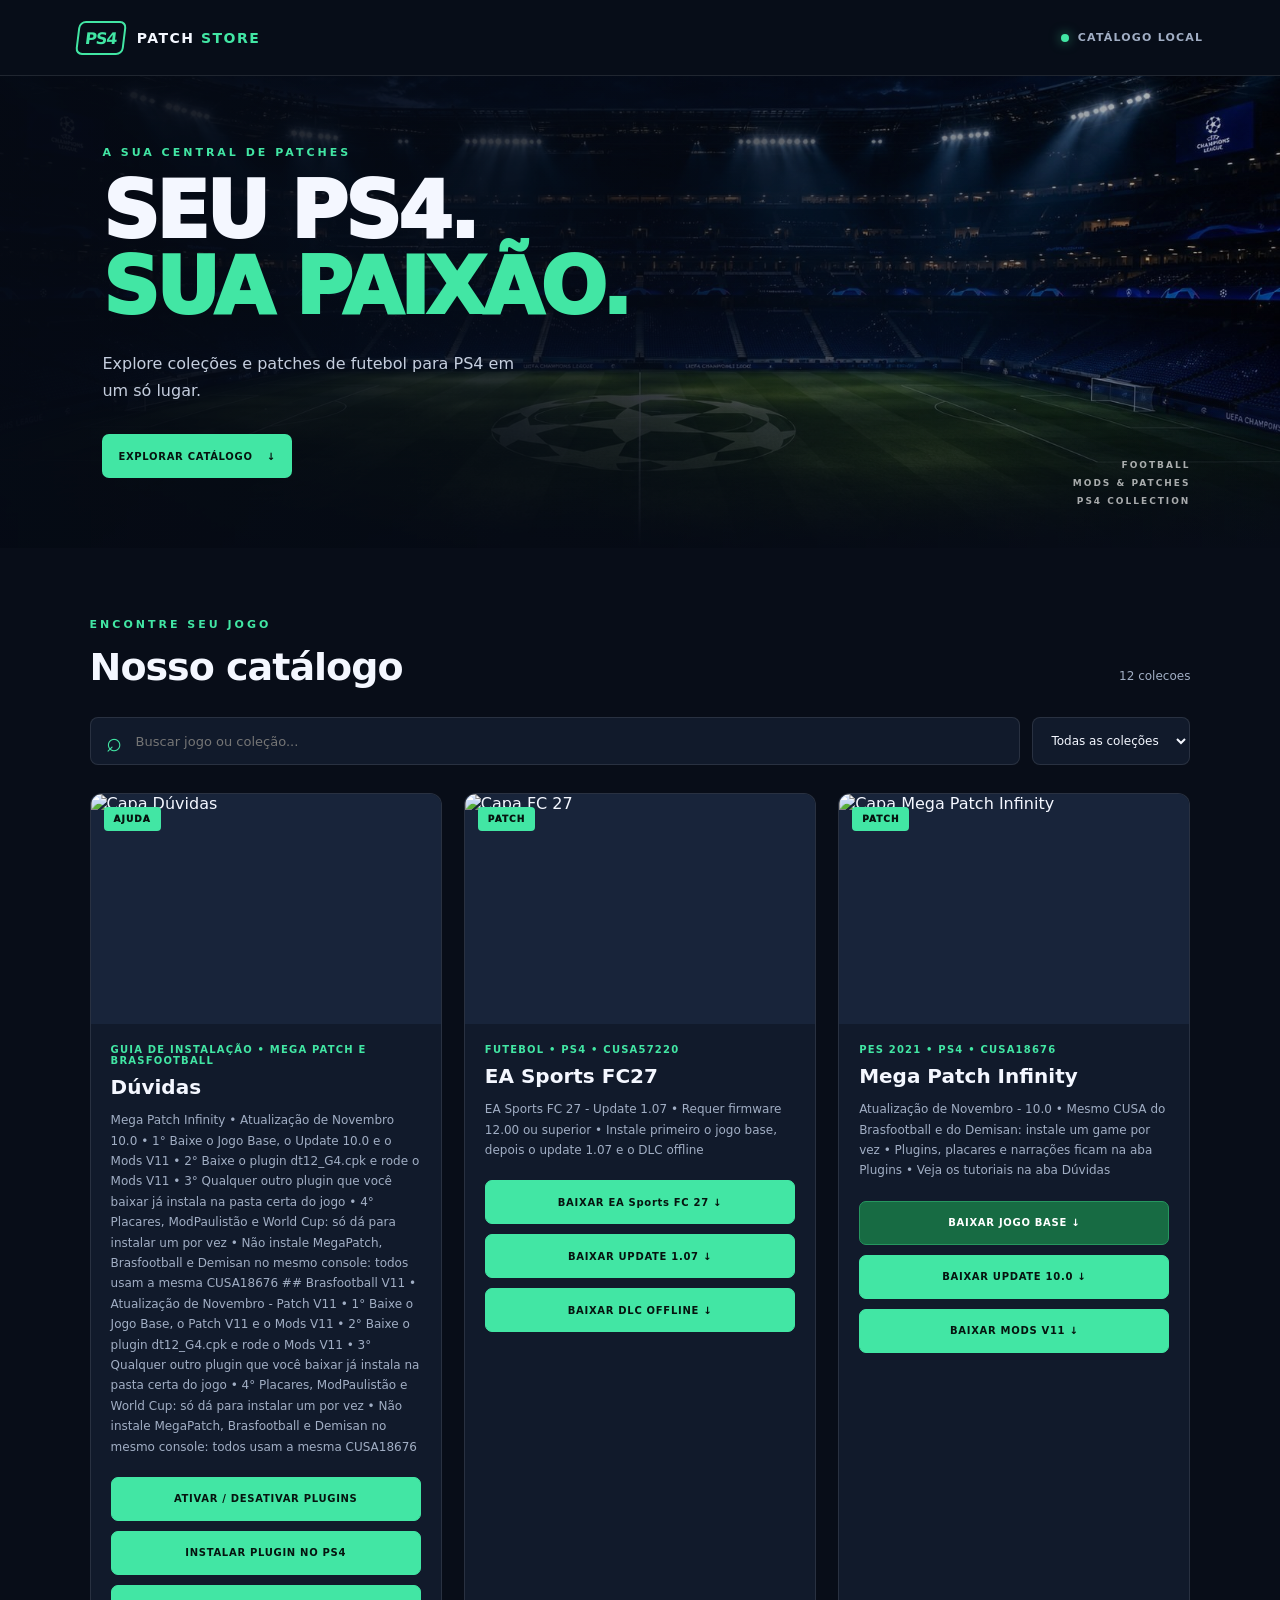
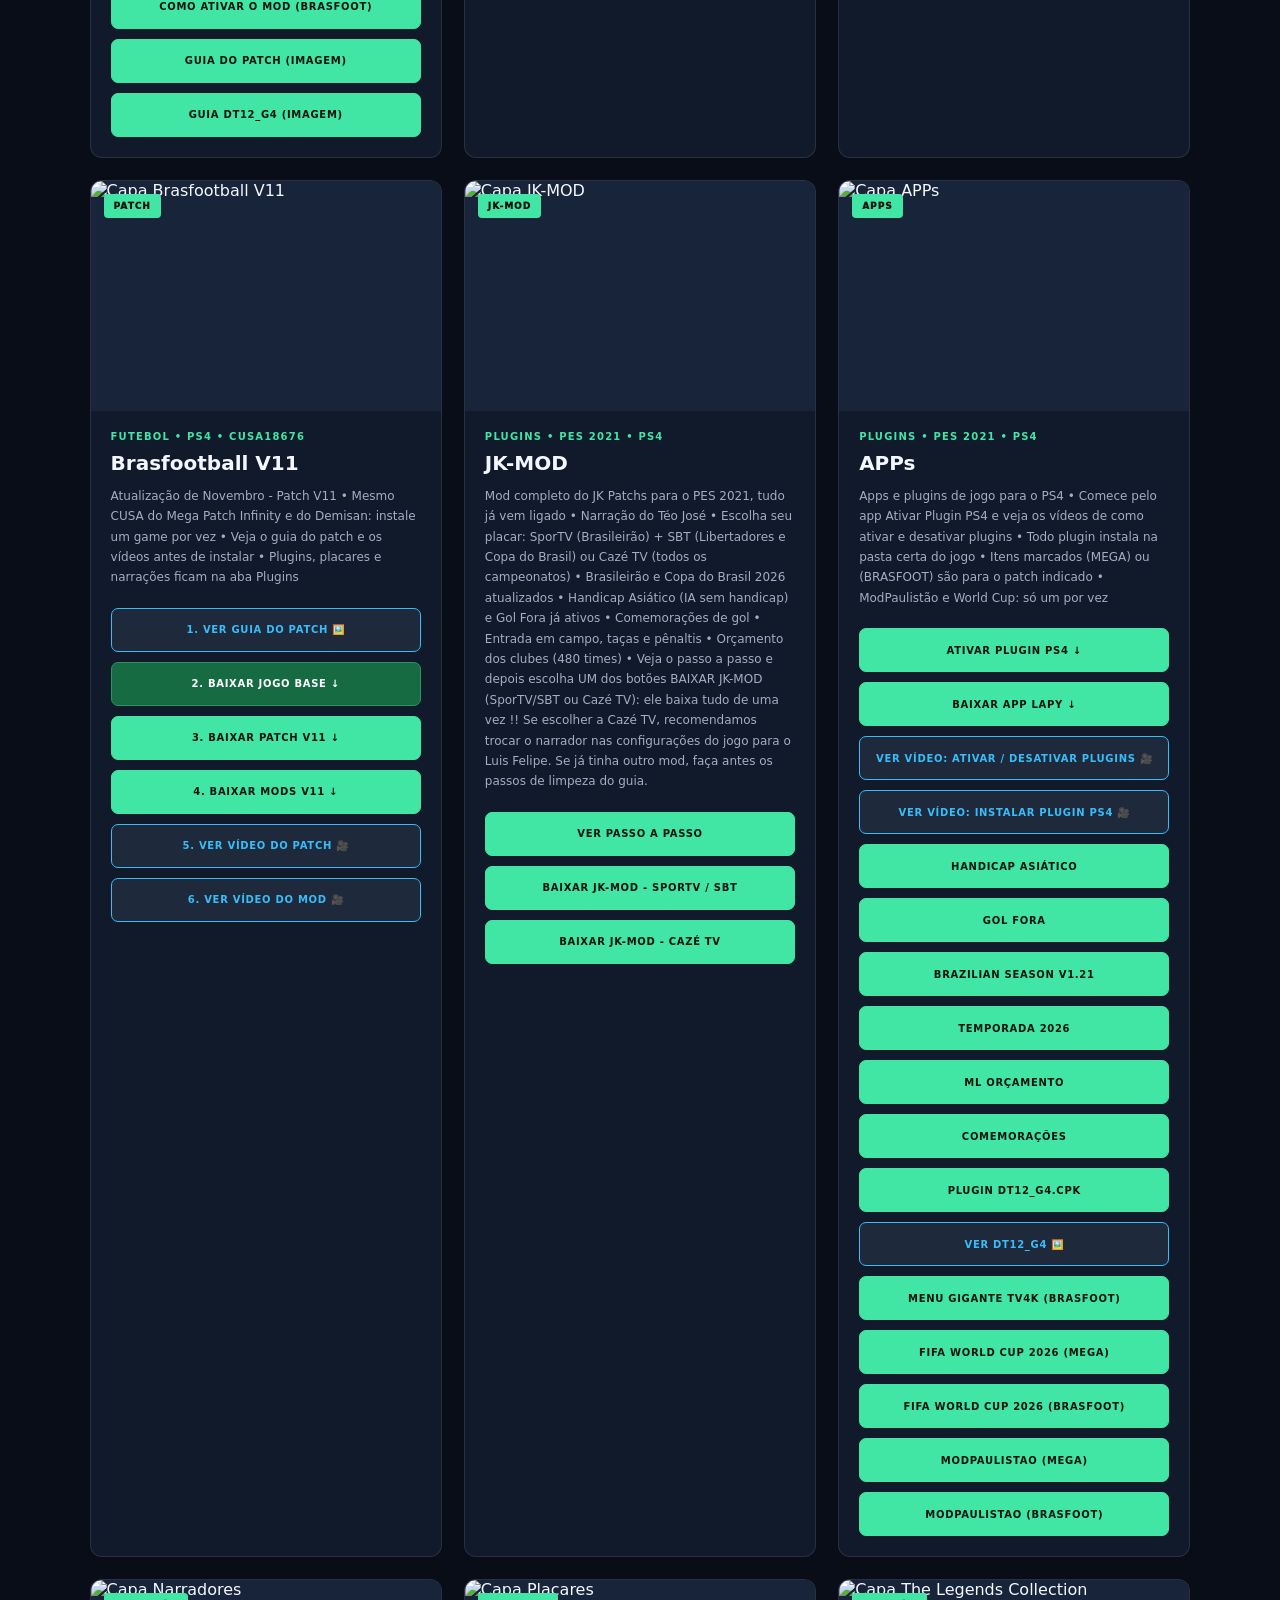
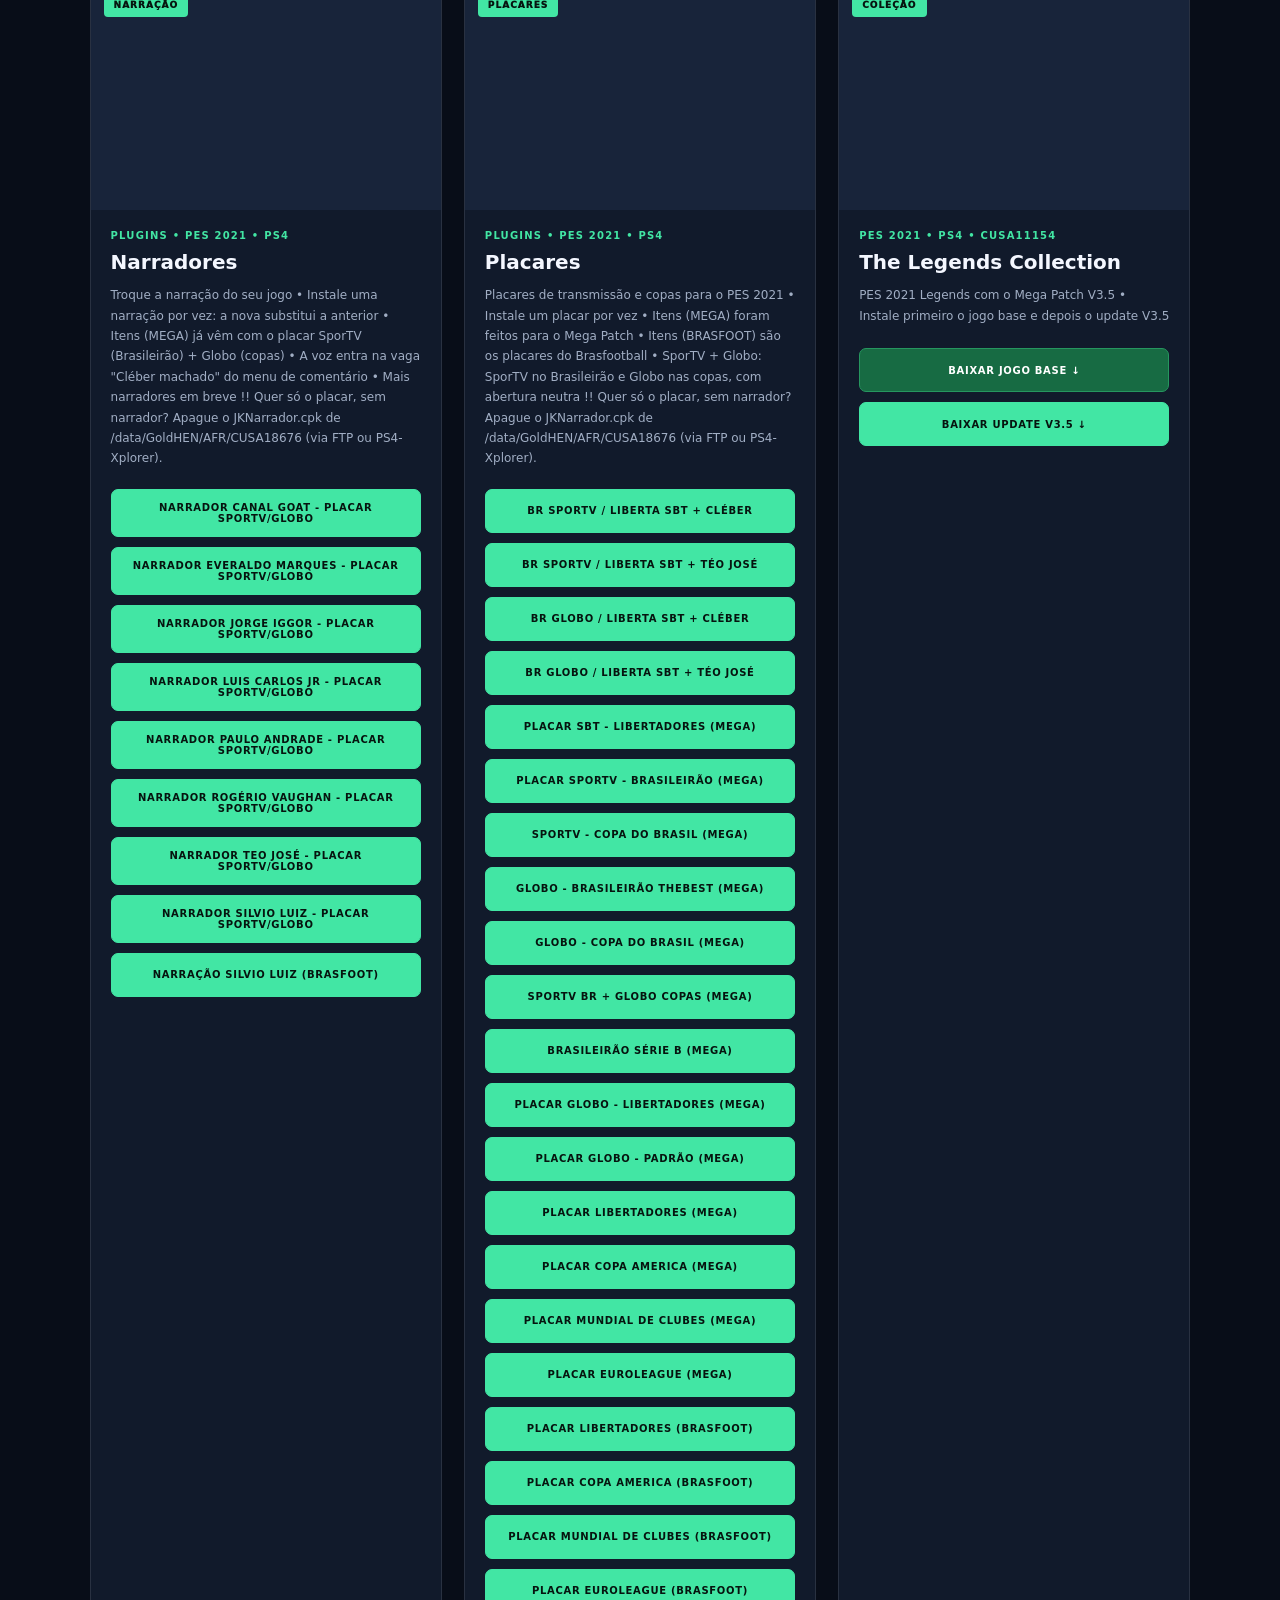
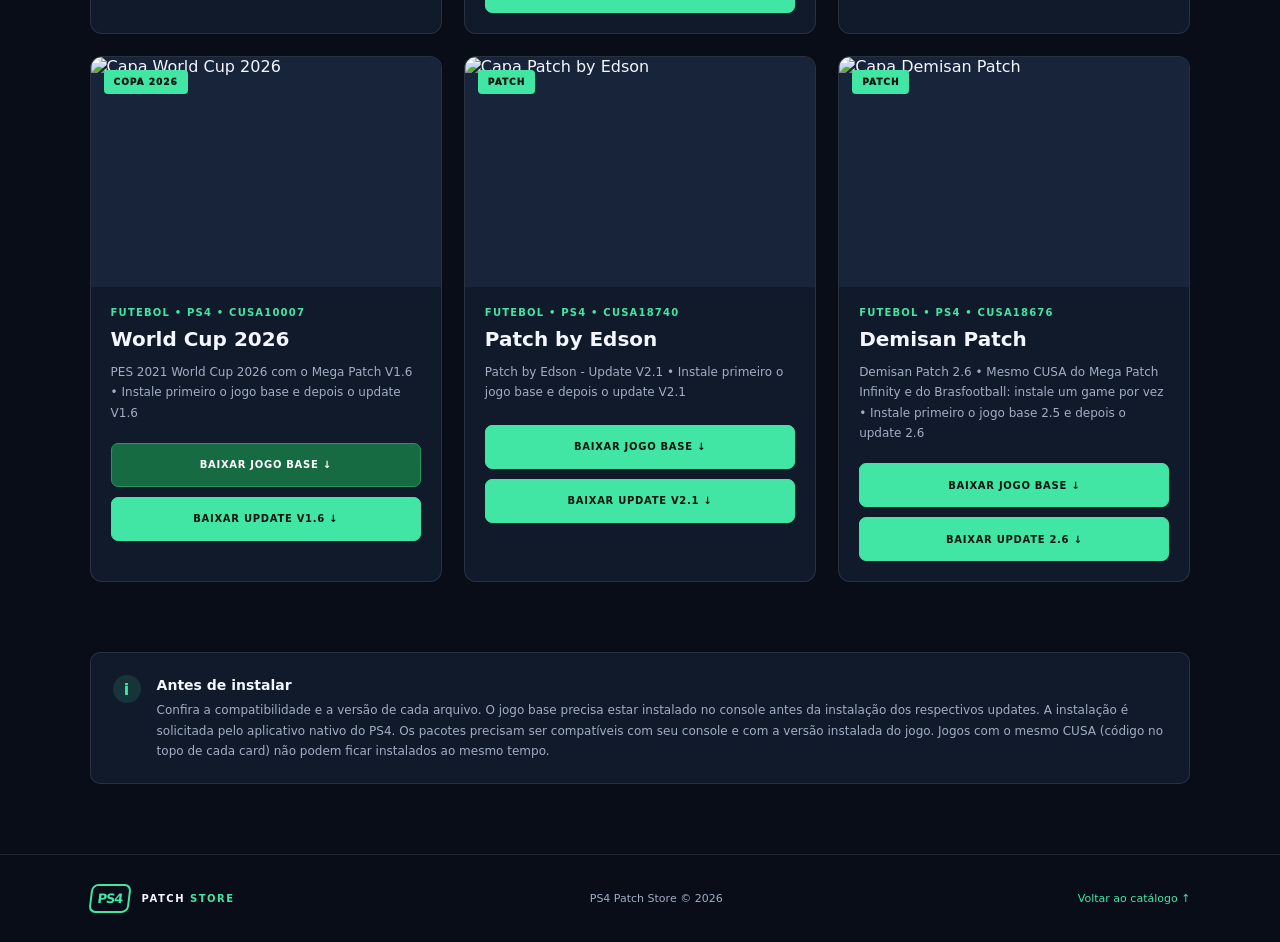
==== image0/index.html @ cda0a201 "Fix formatting in JK-MOD description" ====
<!DOCTYPE html>
<html lang="pt-BR">
<head>
  <meta charset="UTF-8">
  <meta name="viewport" content="width=device-width, initial-scale=1">
  <meta name="theme-color" content="#080d18">
  <meta name="description" content="PS4 Patch Store - catalogo de patches e colecoes de futebol para PS4.">

  <title>PS4 Patch Store</title>

  <link rel="stylesheet" href="style.css">
  <script src="app.js" defer></script>
</head>

<body>

  <header class="topbar">
    <a class="brand" href="#inicio" aria-label="PS4 Patch Store">
      <span class="brand-icon">PS4</span>
      <span>PATCH <strong>STORE</strong></span>
    </a>

    <span class="status">
      <span class="status-dot"></span>
      CATÁLOGO LOCAL
    </span>
  </header>

  <main id="inicio">

    <!-- HERO -->
    <section class="hero">
      <div class="hero-content">

        <p class="eyebrow">A SUA CENTRAL DE PATCHES</p>

        <h1>
          SEU PS4.<br>
          <span>SUA PAIXÃO.</span>
        </h1>

        <p class="hero-description">
          Explore coleções e patches de futebol para PS4 em um só lugar.
        </p>

        <a class="primary-button" href="#catalogo">
          EXPLORAR CATÁLOGO <span>↓</span>
        </a>

      </div>

      <div class="hero-label">
        <span>FOOTBALL</span>
        <span>MODS &amp; PATCHES</span>
        <span>PS4 COLLECTION</span>
      </div>
    </section>

    <!-- CATÁLOGO -->
    <section class="catalog section" id="catalogo">

      <div class="section-heading">

        <div>
          <p class="eyebrow">ENCONTRE SEU JOGO</p>
          <h2>Nosso catálogo</h2>
        </div>

        <span id="result-count" class="result-count">
          8 colecoes
        </span>

      </div>

      <!-- FILTROS -->
      <div class="filters">

        <label class="search-box">
          <span aria-hidden="true">⌕</span>

          <input
            id="search"
            type="search"
            placeholder="Buscar jogo ou coleção..."
            autocomplete="off"
          >
        </label>

        <select id="category" aria-label="Filtrar catálogo">
          <option value="all">Todas as coleções</option>
          <option value="patch">Patches</option>
          <option value="collection">Coleções</option>
          <option value="worldcup">Copa do Mundo</option>
          <option value="duvidas">Dúvidas</option>
          <option value="plugins">Plugins</option>
        </select>

      </div>

      <!-- JOGOS -->
      <div class="game-grid" id="game-grid">

        <!-- DÚVIDAS -->
        <article
          class="game-card"
          data-name="duvidas e respostas como instalar ajuda"
          data-category="duvidas"
        >

          <div class="cover-wrap">
            <img
              class="cover"
              src="https://pub-c6518eb1477949a58d959f5a769703d1.r2.dev/COVERS/capa_duvidas_v2.png"
              alt="Capa Dúvidas"
            >
            <span class="card-tag">AJUDA</span>
          </div>

          <div class="card-content">

            <p class="card-kicker">GUIA DE INSTALAÇÃO • MEGA PATCH E BRASFOOTBALL</p>

            <h3>Dúvidas</h3>

            <p class="card-description">
              Mega Patch Infinity • Atualização de Novembro 10.0 • 1° Baixe o Jogo Base, o Update 10.0 e o Mods V11 • 2° Baixe o plugin dt12_G4.cpk e rode o Mods V11 • 3° Qualquer outro plugin que você baixar já instala na pasta certa do jogo • 4° Placares, ModPaulistão e World Cup: só dá para instalar um por vez • Não instale MegaPatch, Brasfootball e Demisan no mesmo console: todos usam a mesma CUSA18676 ## Brasfootball V11 • Atualização de Novembro - Patch V11 • 1° Baixe o Jogo Base, o Patch V11 e o Mods V11 • 2° Baixe o plugin dt12_G4.cpk e rode o Mods V11 • 3° Qualquer outro plugin que você baixar já instala na pasta certa do jogo • 4° Placares, ModPaulistão e World Cup: só dá para instalar um por vez • Não instale MegaPatch, Brasfootball e Demisan no mesmo console: todos usam a mesma CUSA18676
            </p>

            <div class="card-actions">

              <a
                class="download-button"
                href="#"
                data-video-url="https://pub-c6518eb1477949a58d959f5a769703d1.r2.dev/MODS_BRASFOOTBALL_V11/PLUGINS%20-%20PES/PACOTES/Como%20Ativar-Desativar%20Plugins.jkv"
                data-name="Como ativar e desativar plugins"
              >
                ATIVAR / DESATIVAR PLUGINS
              </a>

              <a
                class="download-button"
                href="#"
                data-video-url="https://pub-c6518eb1477949a58d959f5a769703d1.r2.dev/MODS_BRASFOOTBALL_V11/PLUGINS%20-%20PES/Instalacao%20Plugin%20PS4.jkv"
                data-name="Como instalar o plugin PS4"
              >
                INSTALAR PLUGIN NO PS4
              </a>

              <a
                class="download-button"
                href="#"
                data-video-url="https://pub-c6518eb1477949a58d959f5a769703d1.r2.dev/MP4/JKV/Ativar%20mod%20brasfootball%20V11.jkv"
                data-name="Como ativar o mod - Brasfootball V11"
              >
                COMO ATIVAR O MOD (BRASFOOT)
              </a>

              <a
                class="download-button"
                href="https://pub-c6518eb1477949a58d959f5a769703d1.r2.dev/MODS_BRASFOOTBALL_V11/tutorial_sergio.png"
                data-action="image"
                data-name="Guia do Patch - Brasfootball V11"
                target="_blank"
                rel="noopener noreferrer"
              >
                GUIA DO PATCH (IMAGEM)
              </a>

              <a
                class="download-button"
                href="https://pub-c6518eb1477949a58d959f5a769703d1.r2.dev/MODS_BRASFOOTBALL_V11/dt12_g4_plugin.png"
                data-action="image"
                data-name="Guia DT12_G4"
                target="_blank"
                rel="noopener noreferrer"
              >
                GUIA DT12_G4 (IMAGEM)
              </a>


            </div>
          </div>
        </article>

<!-- FC 27 -->
        <article
          class="game-card"
          data-name="EA Sports FC 27"
          data-category="patch"
          data-video="https://pub-c6518eb1477949a58d959f5a769703d1.r2.dev/MP4/FC%2027.mp4"
        >

          <div class="cover-wrap">
            <img
              class="cover"
              src="https://pub-c6518eb1477949a58d959f5a769703d1.r2.dev/COVERS/capa_fc27_v2.png"
              alt="Capa FC 27"
            >
            <span class="card-tag">PATCH</span>
          </div>

          <div class="card-content">

            <p class="card-kicker">FUTEBOL • PS4 • CUSA57220</p>

            <h3>EA Sports FC27</h3>

            <p class="card-description">
              EA Sports FC 27 - Update 1.07 • Requer firmware 12.00 ou superior • Instale primeiro o jogo base, depois o update 1.07 e o DLC offline
            </p>

            <div class="card-actions">

              <a
                class="download-button"
                href="#"
                data-pkg="https://pub-c6518eb1477949a58d959f5a769703d1.r2.dev/FC27%20Base.pkg"
                data-content-id="EP0001-CUSA57220_00-0000000000000001"
                data-name="EA Sports FC 27"
              >
                BAIXAR EA Sports FC 27 ↓
              </a>

              <a
                class="download-button"
                href="#"
                data-pkg="https://pub-c6518eb1477949a58d959f5a769703d1.r2.dev/FC27%20V1.07.pkg"
                data-content-id="EP0001-CUSA57220_00-FC27UPDATE107000"
                data-name="EA Sports FC 27 - Update 1.07"
              >
                BAIXAR UPDATE 1.07 ↓
              </a>

              <a
                class="download-button"
                href="#"
                data-pkg="https://pub-c6518eb1477949a58d959f5a769703d1.r2.dev/FC27%20-%20DLL%20Off.pkg"
                data-content-id="EP0001-CUSA57220_00-FC27DLCOFFLINE0"
                data-name="EA Sports FC 27 - DLC Offline"
              >
                BAIXAR DLC OFFLINE ↓
              </a>

            </div>
          </div>
        </article>

        <!-- MEGA PATCH INFINITY -->
        <article
          class="game-card"
          data-name="mega patch infinity pes 2021 futebol"
          data-category="patch"
          data-video="https://pub-c6518eb1477949a58d959f5a769703d1.r2.dev/MP4/Mega%20Patch%20Infinity.mp4"
        >

          <div class="cover-wrap">
            <img
              class="cover"
              src="https://pub-c6518eb1477949a58d959f5a769703d1.r2.dev/COVERS/capa_infinity_v2.png"
              alt="Capa Mega Patch Infinity"
            >
            <span class="card-tag">PATCH</span>
          </div>

          <div class="card-content">

            <p class="card-kicker">PES 2021 • PS4 • CUSA18676</p>

            <h3>Mega Patch Infinity</h3>

            <p class="card-description">
              Atualização de Novembro - 10.0 • Mesmo CUSA do Brasfootball e do Demisan: instale um game por vez • Plugins, placares e narrações ficam na aba Plugins • Veja os tutoriais na aba Dúvidas
            </p>

            <div class="card-actions">

              <a
                class="download-button base-download-button"
                href="#"
                data-pkg="https://pub-c6518eb1477949a58d959f5a769703d1.r2.dev/BASE%20MEGA%20PATCH%20INFINITY%202026.pkg"
                data-content-id="EP0001-CUSA18676_00-INFINITYBASE2026"
                data-name="Mega Patch Infinity 2026 - Jogo Base"
              >
                BAIXAR JOGO BASE ↓
              </a>

              <a
                class="download-button"
                href="#"
                data-pkg="https://pub-c6518eb1477949a58d959f5a769703d1.r2.dev/MEGA%20PATCH%20INFINITY%2010.00%202027.pkg"
                data-content-id="EP0001-CUSA18676_00-INFINITYUPD10000"
                data-name="Mega Patch Infinity - Update 10.0 2026"
              >
                BAIXAR UPDATE 10.0 ↓
              </a>

              <a
                class="download-button"
                href="#"
                data-pkg="https://pub-c6518eb1477949a58d959f5a769703d1.r2.dev/MODS_BRASFOOTBALL_V11/Atualiza%C3%A7%C3%A3o%20Mods%20Brasfotball%20V11.pkg"
                data-content-id="EP0001-CUSA18676_00-MODSBRASV1100000"
                data-name="Mods V11 PKG - Mega Patch Infinity"
              >
                BAIXAR MODS V11 ↓
              </a>

            </div>
          </div>
        </article>

        <!-- BRASFOOTBALL V11 -->
        <article
          class="game-card"
          data-name="brasfootball v11 patch futebol"
          data-category="patch"
        >

          <div class="cover-wrap">
            <img
              class="cover"
              src="https://pub-c6518eb1477949a58d959f5a769703d1.r2.dev/COVERS/capa_brasfootball.png"
              alt="Capa Brasfootball V11"
            >
            <span class="card-tag">PATCH</span>
          </div>

          <div class="card-content">

            <p class="card-kicker">FUTEBOL • PS4 • CUSA18676</p>

            <h3>Brasfootball V11</h3>

            <p class="card-description">
              Atualização de Novembro - Patch V11 • Mesmo CUSA do Mega Patch Infinity e do Demisan: instale um game por vez • Veja o guia do patch e os vídeos antes de instalar • Plugins, placares e narrações ficam na aba Plugins
            </p>

            <div class="card-actions">

              <!-- 1. GUIA DO PATCH -->
              <a
                class="download-button"
                href="https://pub-c6518eb1477949a58d959f5a769703d1.r2.dev/MODS_BRASFOOTBALL_V11/tutorial_sergio.png"
                data-action="image"
                data-name="Guia do Patch - Brasfootball V11"
                target="_blank"
                rel="noopener noreferrer"
                style="background: #1e293b; border-color: #38bdf8; color: #38bdf8;"
              >
                1. VER GUIA DO PATCH 🖼️
              </a>

              <!-- 2. JOGO BASE -->
              <a
                class="download-button base-download-button"
                href="#"
                data-pkg="https://pub-c6518eb1477949a58d959f5a769703d1.r2.dev/BRASFOOTBALL%20BASE.pkg"
                data-content-id="EP0001-CUSA18676_00-0000000000000001"
                data-name="Brasfootball - BASE"
              >
                2. BAIXAR JOGO BASE ↓
              </a>

              <!-- 3. PATCH V11 -->
              <a
                class="download-button"
                href="#"
                data-pkg="https://pub-c6518eb1477949a58d959f5a769703d1.r2.dev/Brasfootball%20V11%20Patch.pkg"
                data-content-id="EP0001-CUSA18676_00-BRAPATCHV110000"
                data-name="Brasfootball - Patch V11"
              >
                3. BAIXAR PATCH V11 ↓
              </a>

              <!-- 4. MODS V11 -->
              <a
                class="download-button"
                href="#"
                data-pkg="https://pub-c6518eb1477949a58d959f5a769703d1.r2.dev/MODS_BRASFOOTBALL_V11/Atualiza%C3%A7%C3%A3o%20Mods%20Brasfotball%20V11.pkg"
                data-content-id="EP0001-CUSA18676_00-MODSBRASV1100000"
                data-name="Brasfootball - Mods V11 PKG"
              >
                4. BAIXAR MODS V11 ↓
              </a>

              <!-- 6. VÍDEO DO PATCH -->
              <a
                class="download-button"
                href="#"
                data-video-url="https://pub-c6518eb1477949a58d959f5a769703d1.r2.dev/MP4/JKV/Brasfootball%20Patch%20V11.jkv"
                data-name="Vídeo do Patch - Brasfootball V11"
                style="background: #1e293b; border-color: #38bdf8; color: #38bdf8;"
              >
                5. VER VÍDEO DO PATCH 🎥
              </a>

              <!-- 7. VÍDEO DO MOD -->
              <a
                class="download-button"
                href="#"
                data-video-url="https://pub-c6518eb1477949a58d959f5a769703d1.r2.dev/MP4/JKV/Ativar%20mod%20brasfootball%20V11.jkv"
                data-name="Como ativar o mod - Brasfootball V11"
                style="background: #1e293b; border-color: #38bdf8; color: #38bdf8;"
              >
                6. VER VÍDEO DO MOD 🎥
              </a>

            </div>
          </div>
        </article>

        <!-- JK-MOD -->        <article
          class="game-card"
          data-name="jk-mod jk patchs mod plugins pes 2021"
          data-category="plugins"
        >
          <div class="cover-wrap">
            <img
              class="cover"
              src="https://pub-c6518eb1477949a58d959f5a769703d1.r2.dev/COVERS/capa_jkmod.png"
              alt="Capa JK-MOD"
            >
            <span class="card-tag">JK-MOD</span>
          </div>
          <div class="card-content">

            <p class="card-kicker">PLUGINS • PES 2021 • PS4</p>

            <h3>JK-MOD</h3>

            <p class="card-description">
              Mod completo do JK Patchs para o PES 2021, tudo já vem ligado • Narração do Téo José • Escolha seu placar: SporTV (Brasileirão) + SBT (Libertadores e Copa do Brasil) ou Cazé TV (todos os campeonatos) • Brasileirão e Copa do Brasil 2026 atualizados • Handicap Asiático (IA sem handicap) e Gol Fora já ativos • Comemorações de gol • Entrada em campo, taças e pênaltis • Orçamento dos clubes (480 times) • Veja o passo a passo e depois escolha UM dos botões BAIXAR JK-MOD (SporTV/SBT ou Cazé TV): ele baixa tudo de uma vez !! Se escolher a Cazé TV, recomendamos trocar o narrador nas configurações do jogo para o Luis Felipe. Se já tinha outro mod, faça antes os passos de limpeza do guia.
            </p>

            <div class="card-actions">
              <!-- VER PASSO A PASSO -->
              <a
                class="download-button"
                href="https://pub-c6518eb1477949a58d959f5a769703d1.r2.dev/COVERS/tutorial_passos.png"
                data-action="image"
                data-name="Passo a passo - JK-MOD"
              >
                VER PASSO A PASSO
              </a>

              <!-- BAIXAR JK-MOD - SPORTV / SBT -->
              <a
                class="download-button"
                href="https://pub-c6518eb1477949a58d959f5a769703d1.r2.dev/APP-PS4/JK/afr.prx"
                data-action="download"
                data-extra="https://pub-c6518eb1477949a58d959f5a769703d1.r2.dev/APP-PS4/JK/season_2026.prx|https://pub-c6518eb1477949a58d959f5a769703d1.r2.dev/APP-PS4/JK/pes2026.prx|https://pub-c6518eb1477949a58d959f5a769703d1.r2.dev/APP-PS4/JK/pes21_pure_ai.prx|https://pub-c6518eb1477949a58d959f5a769703d1.r2.dev/APP-PS4/JK/pes21_gol_fora.prx|https://pub-c6518eb1477949a58d959f5a769703d1.r2.dev/APP-PS4/JK/brazilian_season_v121.prx|https://pub-c6518eb1477949a58d959f5a769703d1.r2.dev/APP-PS4/JK/ml_orcamento.prx|https://pub-c6518eb1477949a58d959f5a769703d1.r2.dev/APP-PS4/JK/comemorar.prx|/data/ml_orcamento=https://pub-c6518eb1477949a58d959f5a769703d1.r2.dev/APP-PS4/JK/orcamentos.json|/data/ml_orcamento=https://pub-c6518eb1477949a58d959f5a769703d1.r2.dev/APP-PS4/JK/modelo.json|/data/PCC59=https://pub-c6518eb1477949a58d959f5a769703d1.r2.dev/APP-PS4/JK/bodies.pcc|/data/PCC59=https://pub-c6518eb1477949a58d959f5a769703d1.r2.dev/APP-PS4/JK/table_goal221.bin|/data/GoldHEN/AFR/CUSA18676=https://pub-c6518eb1477949a58d959f5a769703d1.r2.dev/MODS_BRASFOOTBALL_V11/dt12_g4.cpk|/data/GoldHEN/AFR/CUSA18676=https://pub-c6518eb1477949a58d959f5a769703d1.r2.dev/PLUGINS%20-%20MEGAPATCH/NARRADORES/Teo%20Jose/JKNarrador.cpk|/data/GoldHEN/AFR/CUSA18676=https://pub-c6518eb1477949a58d959f5a769703d1.r2.dev/PLUGINS%20-%20MEGAPATCH/PLACARES/BR_SPORTV_LIBERTA_SBT_TEO_JOSE/PlacarBR_SporTV_Liberta_SBT.cpk|/data/GoldHEN/AFR/CUSA18676=https://pub-c6518eb1477949a58d959f5a769703d1.r2.dev/APP-PS4/JK/JKStart.cpk|/data/GoldHEN/AFR/CUSA18676=https://pub-c6518eb1477949a58d959f5a769703d1.r2.dev/APP-PS4/JK/DpFileList.bin|/data/GoldHEN=https://pub-c6518eb1477949a58d959f5a769703d1.r2.dev/APP-PS4/JK/plugins.ini"
                data-dest="/data/GoldHEN/plugins"
                data-name="JK-MOD - Mod completo"
              >
                BAIXAR JK-MOD - SPORTV / SBT
              </a>

              <!-- BAIXAR JK-MOD - CAZÉ TV -->
              <a
                class="download-button"
                href="https://pub-c6518eb1477949a58d959f5a769703d1.r2.dev/APP-PS4/JK/afr.prx"
                data-action="download"
                data-extra="https://pub-c6518eb1477949a58d959f5a769703d1.r2.dev/APP-PS4/JK/season_2026.prx|https://pub-c6518eb1477949a58d959f5a769703d1.r2.dev/APP-PS4/JK/pes2026.prx|https://pub-c6518eb1477949a58d959f5a769703d1.r2.dev/APP-PS4/JK/pes21_pure_ai.prx|https://pub-c6518eb1477949a58d959f5a769703d1.r2.dev/APP-PS4/JK/pes21_gol_fora.prx|https://pub-c6518eb1477949a58d959f5a769703d1.r2.dev/APP-PS4/JK/brazilian_season_v121.prx|https://pub-c6518eb1477949a58d959f5a769703d1.r2.dev/APP-PS4/JK/ml_orcamento.prx|https://pub-c6518eb1477949a58d959f5a769703d1.r2.dev/APP-PS4/JK/comemorar.prx|/data/ml_orcamento=https://pub-c6518eb1477949a58d959f5a769703d1.r2.dev/APP-PS4/JK/orcamentos.json|/data/ml_orcamento=https://pub-c6518eb1477949a58d959f5a769703d1.r2.dev/APP-PS4/JK/modelo.json|/data/PCC59=https://pub-c6518eb1477949a58d959f5a769703d1.r2.dev/APP-PS4/JK/bodies.pcc|/data/PCC59=https://pub-c6518eb1477949a58d959f5a769703d1.r2.dev/APP-PS4/JK/table_goal221.bin|/data/GoldHEN/AFR/CUSA18676=https://pub-c6518eb1477949a58d959f5a769703d1.r2.dev/MODS_BRASFOOTBALL_V11/dt12_g4.cpk|/data/GoldHEN/AFR/CUSA18676=https://pub-c6518eb1477949a58d959f5a769703d1.r2.dev/PLUGINS%20-%20MEGAPATCH/NARRADORES/Teo%20Jose/JKNarrador.cpk|/data/GoldHEN/AFR/CUSA18676=https://pub-c6518eb1477949a58d959f5a769703d1.r2.dev/PLUGINS%20-%20MEGAPATCH/PLACARES/BR_SPORTV_LIBERTA_SBT_TEO_JOSE/PlacarBR_SporTV_Liberta_SBT.cpk|/data/GoldHEN/AFR/CUSA18676=https://pub-c6518eb1477949a58d959f5a769703d1.r2.dev/APP-PS4/JK/JKStart.cpk|/data/GoldHEN/AFR/CUSA18676=https://pub-c6518eb1477949a58d959f5a769703d1.r2.dev/APP-PS4/JK/CazeTV.cpk|/data/GoldHEN/AFR/CUSA18676=https://pub-c6518eb1477949a58d959f5a769703d1.r2.dev/APP-PS4/JK/CAZE/DpFileList.bin|/data/GoldHEN=https://pub-c6518eb1477949a58d959f5a769703d1.r2.dev/APP-PS4/JK/plugins.ini"
                data-dest="/data/GoldHEN/plugins"
                data-name="JK-MOD - Mod completo"
              >
                BAIXAR JK-MOD - CAZÉ TV
              </a>


            </div>
          </div>
        </article>

        <!-- PLUGINS -->
        <article
          class="game-card"
          data-name="apps plugins pes 2021 ps4"
          data-category="plugins"
        >

          <div class="cover-wrap">
            <img
              class="cover"
              src="https://pub-c6518eb1477949a58d959f5a769703d1.r2.dev/COVERS/capa_apps.png"
              alt="Capa APPs"
            >
            <span class="card-tag">APPS</span>
          </div>

          <div class="card-content">

            <p class="card-kicker">PLUGINS • PES 2021 • PS4</p>

            <h3>APPs</h3>

            <p class="card-description">
              Apps e plugins de jogo para o PS4 • Comece pelo app Ativar Plugin PS4 e veja os vídeos de como ativar e desativar plugins • Todo plugin instala na pasta certa do jogo • Itens marcados (MEGA) ou (BRASFOOT) são para o patch indicado • ModPaulistão e World Cup: só um por vez
            </p>

            <div class="card-actions">

              <!-- ATIVAR PLUGIN PS4 -->
              <a
                class="download-button"
                href="#"
                data-pkg="https://pub-c6518eb1477949a58d959f5a769703d1.r2.dev/MODS_BRASFOOTBALL_V11/PLUGINS%20-%20PES/Ativar%20Plugin%20PS4.pkg"
                data-name="Ativar Plugin PS4"
              >
                ATIVAR PLUGIN PS4 ↓
              </a>

              <!-- 5. APP LAPY -->
              <a
                class="download-button"
                href="#"
                data-pkg="https://pub-c6518eb1477949a58d959f5a769703d1.r2.dev/MODS_BRASFOOTBALL_V11/PS4_LAPY20009_v2.06.pkg"
                data-content-id="LAPY00009_00-0000000000002006"
                data-name="App Lapy File Manager"
              >
                BAIXAR APP LAPY ↓
              </a>

                            <!-- VIDEO: ATIVAR/DESATIVAR -->
              <a
                class="download-button"
                href="#"
                data-video-url="https://pub-c6518eb1477949a58d959f5a769703d1.r2.dev/MODS_BRASFOOTBALL_V11/PLUGINS%20-%20PES/PACOTES/Como%20Ativar-Desativar%20Plugins.jkv"
                data-name="Como ativar e desativar plugins"
                style="background: #1e293b; border-color: #38bdf8; color: #38bdf8;"
              >
                VER VÍDEO: ATIVAR / DESATIVAR PLUGINS 🎥
              </a>

              <!-- VIDEO: INSTALAR -->
              <a
                class="download-button"
                href="#"
                data-video-url="https://pub-c6518eb1477949a58d959f5a769703d1.r2.dev/MODS_BRASFOOTBALL_V11/PLUGINS%20-%20PES/Instalacao%20Plugin%20PS4.jkv"
                data-name="Como instalar o plugin PS4"
                style="background: #1e293b; border-color: #38bdf8; color: #38bdf8;"
              >
                VER VÍDEO: INSTALAR PLUGIN PS4 🎥
              </a>

              <!-- HANDICAP ASIÁTICO -->
              <a
                class="download-button"
                href="https://pub-c6518eb1477949a58d959f5a769703d1.r2.dev/MODS_BRASFOOTBALL_V11/PLUGINS%20-%20PES/PACOTES/pes21_pure_ai.prx"
                data-action="download"
                data-extra="/data/GoldHEN=https://pub-c6518eb1477949a58d959f5a769703d1.r2.dev/MODS_BRASFOOTBALL_V11/PLUGINS%20-%20PES/PACOTES/plugins.ini"
                data-dest="/data/GoldHEN/plugins"
                data-name="Plugin Handicap Asiático (pes21_pure_ai)"
              >
                HANDICAP ASIÁTICO
              </a>

              <!-- GOL FORA -->
              <a
                class="download-button"
                href="https://pub-c6518eb1477949a58d959f5a769703d1.r2.dev/MODS_BRASFOOTBALL_V11/PLUGINS%20-%20PES/PACOTES/pes21_gol_fora.prx"
                data-action="download"
                data-extra="/data/GoldHEN=https://pub-c6518eb1477949a58d959f5a769703d1.r2.dev/MODS_BRASFOOTBALL_V11/PLUGINS%20-%20PES/PACOTES/plugins.ini"
                data-dest="/data/GoldHEN/plugins"
                data-name="Plugin Gol Fora (pes21_gol_fora)"
              >
                GOL FORA
              </a>

              <!-- BRAZILIAN SEASON V1.21 -->
              <a
                class="download-button"
                href="https://pub-c6518eb1477949a58d959f5a769703d1.r2.dev/MODS_BRASFOOTBALL_V11/PLUGINS%20-%20PES/PACOTES/brazilian_season_v121.prx"
                data-action="download"
                data-extra="/data/GoldHEN=https://pub-c6518eb1477949a58d959f5a769703d1.r2.dev/MODS_BRASFOOTBALL_V11/PLUGINS%20-%20PES/PACOTES/plugins.ini"
                data-dest="/data/GoldHEN/plugins"
                data-name="Plugin Brazilian Season V1.21"
              >
                BRAZILIAN SEASON V1.21
              </a>

              <!-- SEASON 2026 -->
              <a
                class="download-button"
                href="https://pub-c6518eb1477949a58d959f5a769703d1.r2.dev/MODS_BRASFOOTBALL_V11/PLUGINS%20-%20PES/PACOTES/season_2026.prx"
                data-action="download"
                data-extra="/data/GoldHEN=https://pub-c6518eb1477949a58d959f5a769703d1.r2.dev/MODS_BRASFOOTBALL_V11/PLUGINS%20-%20PES/PACOTES/plugins.ini"
                data-dest="/data/GoldHEN/plugins"
                data-name="Plugin Temporada 2026"
              >
                TEMPORADA 2026
              </a>

              <!-- ML ORÇAMENTO -->
              <a
                class="download-button"
                href="https://pub-c6518eb1477949a58d959f5a769703d1.r2.dev/MODS_BRASFOOTBALL_V11/PLUGINS%20-%20PES/PACOTES/ml_orcamento.prx"
                data-action="download"
                data-extra="https://pub-c6518eb1477949a58d959f5a769703d1.r2.dev/MODS_BRASFOOTBALL_V11/PLUGINS%20-%20PES/PACOTES/orcamentos.json|/data/GoldHEN=https://pub-c6518eb1477949a58d959f5a769703d1.r2.dev/MODS_BRASFOOTBALL_V11/PLUGINS%20-%20PES/PACOTES/plugins.ini"
                data-dest="/data/GoldHEN/plugins"
                data-name="Plugin ML Orçamento (+ orcamentos.json)"
              >
                ML ORÇAMENTO
              </a>

              <!-- COMEMORAÇÕES -->
              <a
                class="download-button"
                href="https://pub-c6518eb1477949a58d959f5a769703d1.r2.dev/MODS_BRASFOOTBALL_V11/PLUGINS%20-%20PES/PACOTES/GoldHEN/plugins/comemorar.prx"
                data-action="download"
                data-extra="https://pub-c6518eb1477949a58d959f5a769703d1.r2.dev/MODS_BRASFOOTBALL_V11/PLUGINS%20-%20PES/PACOTES/GoldHEN/plugins/afr.prx|/data/PCC59=https://pub-c6518eb1477949a58d959f5a769703d1.r2.dev/MODS_BRASFOOTBALL_V11/PLUGINS%20-%20PES/PACOTES/PCC59/bodies.pcc|/data/PCC59=https://pub-c6518eb1477949a58d959f5a769703d1.r2.dev/MODS_BRASFOOTBALL_V11/PLUGINS%20-%20PES/PACOTES/PCC59/table_goal221.bin|/data/GoldHEN/AFR/CUSA18676=https://pub-c6518eb1477949a58d959f5a769703d1.r2.dev/MODS_BRASFOOTBALL_V11/dt12_g4.cpk|/data/GoldHEN=https://pub-c6518eb1477949a58d959f5a769703d1.r2.dev/MODS_BRASFOOTBALL_V11/PLUGINS%20-%20PES/PACOTES/plugins.ini"
                data-dest="/data/GoldHEN/plugins"
                data-name="Plugin Comemorações"
              >
                COMEMORAÇÕES
              </a>

<!-- PLUGIN DT12_G4.CPK -->
              <a
                class="download-button"
                href="https://pub-c6518eb1477949a58d959f5a769703d1.r2.dev/MODS_BRASFOOTBALL_V11/dt12_g4.cpk"
                data-action="download"
                data-dest="/data/GoldHEN/AFR/CUSA18676"
                data-name="DT12_G4.CPK - Mega Patch Infinity"
              >
                PLUGIN DT12_G4.CPK
              </a>

              <!-- VER DT12 -->
              <a
                class="download-button"
                href="https://pub-c6518eb1477949a58d959f5a769703d1.r2.dev/MODS_BRASFOOTBALL_V11/dt12_g4_plugin.png"
                data-action="image"
                data-name="Ver DT12_G4"
                style="background: #1e293b; border-color: #38bdf8; color: #38bdf8;"
              >
                VER DT12_G4 🖼️
              </a>

              <!-- MENU GIGANTE TV4K -->
              <a
                class="download-button"
                href="https://pub-c6518eb1477949a58d959f5a769703d1.r2.dev/MODS_BRASFOOTBALL_V11/PLUGINS%20-%20PES/menu/menu.cpk"
                data-action="download"
                data-dest="/data/GoldHEN/AFR/CUSA18676"
                data-name="Menu Gigante TV4K.CPK"
              >
                MENU GIGANTE TV4K (BRASFOOT)
              </a>

              <!-- FIFA WORLD CUP 2026 -->
              <a
                class="download-button"
                href="https://pub-c6518eb1477949a58d959f5a769703d1.r2.dev/PLUGINS%20-%20MEGAPATCH/FIFA%20World%20Cup%202026/FIFA%20World%20Cup%202026.cpk"
                data-action="download"
                data-extra="https://pub-c6518eb1477949a58d959f5a769703d1.r2.dev/PLUGINS%20-%20MEGAPATCH/FIFA%20World%20Cup%202026/DpFileList.bin"
                data-dest="/data/GoldHEN/AFR/CUSA18676"
                data-name="FIFA World Cup 2026 - Mega Patch"
              >
                FIFA WORLD CUP 2026 (MEGA)
              </a>

              <!-- FIFA WORLD CUP 2026 -->
              <a
                class="download-button"
                href="https://pub-c6518eb1477949a58d959f5a769703d1.r2.dev/MODS_BRASFOOTBALL_V11/PLUGINS%20-%20PES/FIFA%20World%20Cup%202026/FIFA%20World%20Cup%202026.cpk"
                data-action="download"
                data-extra="https://pub-c6518eb1477949a58d959f5a769703d1.r2.dev/MODS_BRASFOOTBALL_V11/PLUGINS%20-%20PES/FIFA%20World%20Cup%202026/DpFileList.bin"
                data-dest="/data/GoldHEN/AFR/CUSA18676"
                data-name="Plugin FIFA World Cup 2026"
              >
                FIFA WORLD CUP 2026 (BRASFOOT)
              </a>

              <!-- MODPAULISTAO -->
              <a
                class="download-button"
                href="https://pub-c6518eb1477949a58d959f5a769703d1.r2.dev/PLUGINS%20-%20MEGAPATCH/ModPaulistao/ModPaulistao.cpk"
                data-action="download"
                data-extra="https://pub-c6518eb1477949a58d959f5a769703d1.r2.dev/PLUGINS%20-%20MEGAPATCH/ModPaulistao/DpFileList.bin"
                data-dest="/data/GoldHEN/AFR/CUSA18676"
                data-name="ModPaulistao - Mega Patch"
              >
                MODPAULISTAO (MEGA)
              </a>

              <!-- MODPAULISTAO -->
              <a
                class="download-button"
                href="https://pub-c6518eb1477949a58d959f5a769703d1.r2.dev/MODS_BRASFOOTBALL_V11/PLUGINS%20-%20PES/ModPaulistao/ModPaulistao.cpk"
                data-action="download"
                data-extra="https://pub-c6518eb1477949a58d959f5a769703d1.r2.dev/MODS_BRASFOOTBALL_V11/PLUGINS%20-%20PES/ModPaulistao/DpFileList.bin"
                data-dest="/data/GoldHEN/AFR/CUSA18676"
                data-name="Plugin ModPaulistao"
              >
                MODPAULISTAO (BRASFOOT)
              </a>

            </div>
          </div>
        </article>

        <article
          class="game-card"
          data-name="narradores narracao pes 2021 ps4"
          data-category="plugins"
        >

          <div class="cover-wrap">
            <img
              class="cover"
              src="https://pub-c6518eb1477949a58d959f5a769703d1.r2.dev/COVERS/capa_narradores.png"
              alt="Capa Narradores"
            >
            <span class="card-tag">NARRAÇÃO</span>
          </div>

          <div class="card-content">

            <p class="card-kicker">PLUGINS • PES 2021 • PS4</p>

            <h3>Narradores</h3>

            <p class="card-description">
              Troque a narração do seu jogo • Instale uma narração por vez: a nova substitui a anterior • Itens (MEGA) já vêm com o placar SporTV (Brasileirão) + Globo (copas) • A voz entra na vaga "Cléber machado" do menu de comentário • Mais narradores em breve !! Quer só o placar, sem narrador? Apague o JKNarrador.cpk de /data/GoldHEN/AFR/CUSA18676 (via FTP ou PS4-Xplorer).
            </p>

            <div class="card-actions">

              <!-- NARRADOR CANAL GOAT - PLACAR SPORTV/GLOBO -->
              <a
                class="download-button"
                href="https://pub-c6518eb1477949a58d959f5a769703d1.r2.dev/PLUGINS%20-%20MEGAPATCH/NARRADORES/Canal%20Goat/JKNarrador.cpk"
                data-action="download"
                data-extra="https://pub-c6518eb1477949a58d959f5a769703d1.r2.dev/PLUGINS%20-%20MEGAPATCH/BR%20%28SPORTV%29%20LIBERTA%20%28GLOBO%29/PlacarGeral.cpk|https://pub-c6518eb1477949a58d959f5a769703d1.r2.dev/PLUGINS%20-%20MEGAPATCH/BR%20%28SPORTV%29%20LIBERTA%20%28GLOBO%29/PlacarSportvGlobo.cpk|https://pub-c6518eb1477949a58d959f5a769703d1.r2.dev/PLUGINS%20-%20MEGAPATCH/NARRADORES/Canal%20Goat/DpFileList.bin"
                data-dest="/data/GoldHEN/AFR/CUSA18676"
                data-name="Narração Canal Goat - Mega Patch"
              >
                NARRADOR CANAL GOAT - PLACAR SPORTV/GLOBO
              </a>

              <!-- NARRADOR EVERALDO MARQUES - PLACAR SPORTV/GLOBO -->
              <a
                class="download-button"
                href="https://pub-c6518eb1477949a58d959f5a769703d1.r2.dev/PLUGINS%20-%20MEGAPATCH/NARRADORES/Everaldo%20Marques/JKNarrador.cpk"
                data-action="download"
                data-extra="https://pub-c6518eb1477949a58d959f5a769703d1.r2.dev/PLUGINS%20-%20MEGAPATCH/BR%20%28SPORTV%29%20LIBERTA%20%28GLOBO%29/PlacarGeral.cpk|https://pub-c6518eb1477949a58d959f5a769703d1.r2.dev/PLUGINS%20-%20MEGAPATCH/BR%20%28SPORTV%29%20LIBERTA%20%28GLOBO%29/PlacarSportvGlobo.cpk|https://pub-c6518eb1477949a58d959f5a769703d1.r2.dev/PLUGINS%20-%20MEGAPATCH/NARRADORES/Everaldo%20Marques/DpFileList.bin"
                data-dest="/data/GoldHEN/AFR/CUSA18676"
                data-name="Narração Everaldo Marques - Mega Patch"
              >
                NARRADOR EVERALDO MARQUES - PLACAR SPORTV/GLOBO
              </a>

              <!-- NARRADOR JORGE IGGOR - PLACAR SPORTV/GLOBO -->
              <a
                class="download-button"
                href="https://pub-c6518eb1477949a58d959f5a769703d1.r2.dev/PLUGINS%20-%20MEGAPATCH/NARRADORES/Jorge%20Iggor/JKNarrador.cpk"
                data-action="download"
                data-extra="https://pub-c6518eb1477949a58d959f5a769703d1.r2.dev/PLUGINS%20-%20MEGAPATCH/BR%20%28SPORTV%29%20LIBERTA%20%28GLOBO%29/PlacarGeral.cpk|https://pub-c6518eb1477949a58d959f5a769703d1.r2.dev/PLUGINS%20-%20MEGAPATCH/BR%20%28SPORTV%29%20LIBERTA%20%28GLOBO%29/PlacarSportvGlobo.cpk|https://pub-c6518eb1477949a58d959f5a769703d1.r2.dev/PLUGINS%20-%20MEGAPATCH/NARRADORES/Jorge%20Iggor/DpFileList.bin"
                data-dest="/data/GoldHEN/AFR/CUSA18676"
                data-name="Narração Jorge Iggor - Mega Patch"
              >
                NARRADOR JORGE IGGOR - PLACAR SPORTV/GLOBO
              </a>

              <!-- NARRADOR LUIS CARLOS JR - PLACAR SPORTV/GLOBO -->
              <a
                class="download-button"
                href="https://pub-c6518eb1477949a58d959f5a769703d1.r2.dev/PLUGINS%20-%20MEGAPATCH/NARRADORES/Luis%20Carlos%20Jr/JKNarrador.cpk"
                data-action="download"
                data-extra="https://pub-c6518eb1477949a58d959f5a769703d1.r2.dev/PLUGINS%20-%20MEGAPATCH/BR%20%28SPORTV%29%20LIBERTA%20%28GLOBO%29/PlacarGeral.cpk|https://pub-c6518eb1477949a58d959f5a769703d1.r2.dev/PLUGINS%20-%20MEGAPATCH/BR%20%28SPORTV%29%20LIBERTA%20%28GLOBO%29/PlacarSportvGlobo.cpk|https://pub-c6518eb1477949a58d959f5a769703d1.r2.dev/PLUGINS%20-%20MEGAPATCH/NARRADORES/Luis%20Carlos%20Jr/DpFileList.bin"
                data-dest="/data/GoldHEN/AFR/CUSA18676"
                data-name="Narração Luis Carlos Jr - Mega Patch"
              >
                NARRADOR LUIS CARLOS JR - PLACAR SPORTV/GLOBO
              </a>

              <!-- NARRADOR PAULO ANDRADE - PLACAR SPORTV/GLOBO -->
              <a
                class="download-button"
                href="https://pub-c6518eb1477949a58d959f5a769703d1.r2.dev/PLUGINS%20-%20MEGAPATCH/NARRADORES/Paulo%20Andrade/JKNarrador.cpk"
                data-action="download"
                data-extra="https://pub-c6518eb1477949a58d959f5a769703d1.r2.dev/PLUGINS%20-%20MEGAPATCH/BR%20%28SPORTV%29%20LIBERTA%20%28GLOBO%29/PlacarGeral.cpk|https://pub-c6518eb1477949a58d959f5a769703d1.r2.dev/PLUGINS%20-%20MEGAPATCH/BR%20%28SPORTV%29%20LIBERTA%20%28GLOBO%29/PlacarSportvGlobo.cpk|https://pub-c6518eb1477949a58d959f5a769703d1.r2.dev/PLUGINS%20-%20MEGAPATCH/NARRADORES/Paulo%20Andrade/DpFileList.bin"
                data-dest="/data/GoldHEN/AFR/CUSA18676"
                data-name="Narração Paulo Andrade - Mega Patch"
              >
                NARRADOR PAULO ANDRADE - PLACAR SPORTV/GLOBO
              </a>

              <!-- NARRADOR ROGÉRIO VAUGHAN - PLACAR SPORTV/GLOBO -->
              <a
                class="download-button"
                href="https://pub-c6518eb1477949a58d959f5a769703d1.r2.dev/PLUGINS%20-%20MEGAPATCH/NARRADORES/Rogerio%20Vaughan/JKNarrador.cpk"
                data-action="download"
                data-extra="https://pub-c6518eb1477949a58d959f5a769703d1.r2.dev/PLUGINS%20-%20MEGAPATCH/BR%20%28SPORTV%29%20LIBERTA%20%28GLOBO%29/PlacarGeral.cpk|https://pub-c6518eb1477949a58d959f5a769703d1.r2.dev/PLUGINS%20-%20MEGAPATCH/BR%20%28SPORTV%29%20LIBERTA%20%28GLOBO%29/PlacarSportvGlobo.cpk|https://pub-c6518eb1477949a58d959f5a769703d1.r2.dev/PLUGINS%20-%20MEGAPATCH/NARRADORES/Rogerio%20Vaughan/DpFileList.bin"
                data-dest="/data/GoldHEN/AFR/CUSA18676"
                data-name="Narração Rogério Vaughan - Mega Patch"
              >
                NARRADOR ROGÉRIO VAUGHAN - PLACAR SPORTV/GLOBO
              </a>

              <!-- NARRADOR TEO JOSÉ - PLACAR SPORTV/GLOBO -->
              <a
                class="download-button"
                href="https://pub-c6518eb1477949a58d959f5a769703d1.r2.dev/PLUGINS%20-%20MEGAPATCH/NARRADORES/Teo%20Jose/JKNarrador.cpk"
                data-action="download"
                data-extra="https://pub-c6518eb1477949a58d959f5a769703d1.r2.dev/PLUGINS%20-%20MEGAPATCH/BR%20%28SPORTV%29%20LIBERTA%20%28GLOBO%29/PlacarGeral.cpk|https://pub-c6518eb1477949a58d959f5a769703d1.r2.dev/PLUGINS%20-%20MEGAPATCH/BR%20%28SPORTV%29%20LIBERTA%20%28GLOBO%29/PlacarSportvGlobo.cpk|https://pub-c6518eb1477949a58d959f5a769703d1.r2.dev/PLUGINS%20-%20MEGAPATCH/NARRADORES/Teo%20Jose/DpFileList.bin"
                data-dest="/data/GoldHEN/AFR/CUSA18676"
                data-name="Narração Teo José - Mega Patch"
              >
                NARRADOR TEO JOSÉ - PLACAR SPORTV/GLOBO
              </a>


              <!-- NARRADOR SILVIO LUIZ - PLACAR SPORTV/GLOBO -->
              <a
                class="download-button"
                href="https://pub-c6518eb1477949a58d959f5a769703d1.r2.dev/PLUGINS%20-%20MEGAPATCH/NARRADORES/SILVIO%20LUIZ/JKNarrador.cpk"
                data-action="download"
                data-extra="https://pub-c6518eb1477949a58d959f5a769703d1.r2.dev/PLUGINS%20-%20MEGAPATCH/BR%20%28SPORTV%29%20LIBERTA%20%28GLOBO%29/PlacarGeral.cpk|https://pub-c6518eb1477949a58d959f5a769703d1.r2.dev/PLUGINS%20-%20MEGAPATCH/BR%20%28SPORTV%29%20LIBERTA%20%28GLOBO%29/PlacarSportvGlobo.cpk|https://pub-c6518eb1477949a58d959f5a769703d1.r2.dev/PLUGINS%20-%20MEGAPATCH/NARRADORES/SILVIO%20LUIZ/DpFileList.bin"
                data-dest="/data/GoldHEN/AFR/CUSA18676"
                data-name="Narração Silvio Luiz - Mega Patch"
              >
                NARRADOR SILVIO LUIZ - PLACAR SPORTV/GLOBO
              </a>


              <!-- NARRAÇÃO SILVIO LUIZ -->
              <a
                class="download-button"
                href="https://pub-c6518eb1477949a58d959f5a769703d1.r2.dev/MODS_BRASFOOTBALL_V11/PLUGINS%20-%20PES/Narra%C3%A7%C3%A3o%20Principal%20Silvio%20Luiz/dt41_bra_all.cpk"
                data-action="download"
                data-dest="/data/GoldHEN/AFR/CUSA18676"
                data-name="Narração Principal Silvio Luiz"
              >
                NARRAÇÃO SILVIO LUIZ (BRASFOOT)
              </a>

            </div>
          </div>
        </article>

        <article
          class="game-card"
          data-name="placares pes 2021 ps4"
          data-category="plugins"
        >

          <div class="cover-wrap">
            <img
              class="cover"
              src="https://pub-c6518eb1477949a58d959f5a769703d1.r2.dev/COVERS/capa_placares.png"
              alt="Capa Placares"
            >
            <span class="card-tag">PLACARES</span>
          </div>

          <div class="card-content">

            <p class="card-kicker">PLUGINS • PES 2021 • PS4</p>

            <h3>Placares</h3>

            <p class="card-description">
              Placares de transmissão e copas para o PES 2021 • Instale um placar por vez • Itens (MEGA) foram feitos para o Mega Patch • Itens (BRASFOOT) são os placares do Brasfootball • SporTV + Globo: SporTV no Brasileirão e Globo nas copas, com abertura neutra !! Quer só o placar, sem narrador? Apague o JKNarrador.cpk de /data/GoldHEN/AFR/CUSA18676 (via FTP ou PS4-Xplorer).
            </p>

            <div class="card-actions">

              <!-- BR SPORTV / LIBERTA SBT + CLÉBER -->
              <a
                class="download-button"
                href="https://pub-c6518eb1477949a58d959f5a769703d1.r2.dev/PLUGINS%20-%20MEGAPATCH/PLACARES/BR_SPORTV_LIBERTA_SBT_CLEBER/PlacarBR_SporTV_Liberta_SBT.cpk"
                data-action="download"
                data-extra="https://pub-c6518eb1477949a58d959f5a769703d1.r2.dev/PLUGINS%20-%20MEGAPATCH/PLACARES/BR_SPORTV_LIBERTA_SBT_CLEBER/DpFileList.bin"
                data-dest="/data/GoldHEN/AFR/CUSA18676"
                data-name="Placar BR SporTV e Libertadores SBT + Cléber Machado - Mega Patch"
              >
                BR SPORTV / LIBERTA SBT + CLÉBER
              </a>

              <!-- BR SPORTV / LIBERTA SBT + TÉO JOSÉ -->
              <a
                class="download-button"
                href="https://pub-c6518eb1477949a58d959f5a769703d1.r2.dev/PLUGINS%20-%20MEGAPATCH/NARRADORES/Teo%20Jose/JKNarrador.cpk"
                data-action="download"
                data-extra="https://pub-c6518eb1477949a58d959f5a769703d1.r2.dev/PLUGINS%20-%20MEGAPATCH/PLACARES/BR_SPORTV_LIBERTA_SBT_TEO_JOSE/PlacarBR_SporTV_Liberta_SBT.cpk|https://pub-c6518eb1477949a58d959f5a769703d1.r2.dev/PLUGINS%20-%20MEGAPATCH/PLACARES/BR_SPORTV_LIBERTA_SBT_TEO_JOSE/DpFileList.bin"
                data-dest="/data/GoldHEN/AFR/CUSA18676"
                data-name="Placar BR SporTV e Libertadores SBT + Téo José - Mega Patch"
              >
                BR SPORTV / LIBERTA SBT + TÉO JOSÉ
              </a>

              <!-- BR GLOBO / LIBERTA SBT + CLÉBER -->
              <a
                class="download-button"
                href="https://pub-c6518eb1477949a58d959f5a769703d1.r2.dev/PLUGINS%20-%20MEGAPATCH/PLACARES/BR_GLOBO_LIBERTA_SBT_CLEBER/PlacarBR_Globo_Liberta_SBT.cpk"
                data-action="download"
                data-extra="https://pub-c6518eb1477949a58d959f5a769703d1.r2.dev/PLUGINS%20-%20MEGAPATCH/PLACARES/BR_GLOBO_LIBERTA_SBT_CLEBER/DpFileList.bin"
                data-dest="/data/GoldHEN/AFR/CUSA18676"
                data-name="Placar BR Globo e Libertadores SBT + Cléber Machado - Mega Patch"
              >
                BR GLOBO / LIBERTA SBT + CLÉBER
              </a>

              <!-- BR GLOBO / LIBERTA SBT + TÉO JOSÉ -->
              <a
                class="download-button"
                href="https://pub-c6518eb1477949a58d959f5a769703d1.r2.dev/PLUGINS%20-%20MEGAPATCH/NARRADORES/Teo%20Jose/JKNarrador.cpk"
                data-action="download"
                data-extra="https://pub-c6518eb1477949a58d959f5a769703d1.r2.dev/PLUGINS%20-%20MEGAPATCH/PLACARES/BR_GLOBO_LIBERTA_SBT_TEO_JOSE/PlacarBR_Globo_Liberta_SBT.cpk|https://pub-c6518eb1477949a58d959f5a769703d1.r2.dev/PLUGINS%20-%20MEGAPATCH/PLACARES/BR_GLOBO_LIBERTA_SBT_TEO_JOSE/DpFileList.bin"
                data-dest="/data/GoldHEN/AFR/CUSA18676"
                data-name="Placar BR Globo e Libertadores SBT + Téo José - Mega Patch"
              >
                BR GLOBO / LIBERTA SBT + TÉO JOSÉ
              </a>

              <!-- PLACAR SBT - LIBERTADORES (MEGA) -->
              <a
                class="download-button"
                href="https://pub-c6518eb1477949a58d959f5a769703d1.r2.dev/PLUGINS%20-%20MEGAPATCH/PLACARES/SBT_LIBERTADORES/PlacarLiberta_SBT.cpk"
                data-action="download"
                data-extra="https://pub-c6518eb1477949a58d959f5a769703d1.r2.dev/PLUGINS%20-%20MEGAPATCH/PLACARES/SBT_LIBERTADORES/DpFileList.bin"
                data-dest="/data/GoldHEN/AFR/CUSA18676"
                data-name="Placar SBT Libertadores - Mega Patch"
              >
                PLACAR SBT - LIBERTADORES (MEGA)
              </a>

              <!-- PLACAR SPORTV - BRASILEIRÃO (MEGA) -->
              <a
                class="download-button"
                href="https://pub-c6518eb1477949a58d959f5a769703d1.r2.dev/PLUGINS%20-%20MEGAPATCH/PLACARES/SPORTV_BRASILEIRAO/PlacarBrasileiraoB_SporTV.cpk"
                data-action="download"
                data-extra="https://pub-c6518eb1477949a58d959f5a769703d1.r2.dev/PLUGINS%20-%20MEGAPATCH/PLACARES/SPORTV_BRASILEIRAO/DpFileList.bin"
                data-dest="/data/GoldHEN/AFR/CUSA18676"
                data-name="Placar SporTV Brasileirão - Mega Patch"
              >
                PLACAR SPORTV - BRASILEIRÃO (MEGA)
              </a>

              <!-- SPORTV - COPA DO BRASIL (MEGA) -->
              <a
                class="download-button"
                href="https://pub-c6518eb1477949a58d959f5a769703d1.r2.dev/PLUGINS%20-%20MEGAPATCH/PLACARES/SPORTV_COPA_DO_BRASIL/PlacarCopaBrasil_SporTV.cpk"
                data-action="download"
                data-extra="https://pub-c6518eb1477949a58d959f5a769703d1.r2.dev/PLUGINS%20-%20MEGAPATCH/PLACARES/SPORTV_COPA_DO_BRASIL/DpFileList.bin"
                data-dest="/data/GoldHEN/AFR/CUSA18676"
                data-name="Placar SporTV Copa do Brasil - Mega Patch"
              >
                SPORTV - COPA DO BRASIL (MEGA)
              </a>

              <!-- GLOBO - BRASILEIRÃO THEBEST (MEGA) -->
              <a
                class="download-button"
                href="https://pub-c6518eb1477949a58d959f5a769703d1.r2.dev/PLUGINS%20-%20MEGAPATCH/PLACARES/GLOBO_BRASILEIRAO/PlacarBrasileiraoA.cpk"
                data-action="download"
                data-extra="https://pub-c6518eb1477949a58d959f5a769703d1.r2.dev/PLUGINS%20-%20MEGAPATCH/PLACARES/GLOBO_BRASILEIRAO/DpFileList.bin"
                data-dest="/data/GoldHEN/AFR/CUSA18676"
                data-name="Placar Globo Brasileirão TheBest - Mega Patch"
              >
                GLOBO - BRASILEIRÃO THEBEST (MEGA)
              </a>

              <!-- GLOBO - COPA DO BRASIL (MEGA) -->
              <a
                class="download-button"
                href="https://pub-c6518eb1477949a58d959f5a769703d1.r2.dev/PLUGINS%20-%20MEGAPATCH/PLACARES/GLOBO_COPA_DO_BRASIL/PlacarCopaBrasil.cpk"
                data-action="download"
                data-extra="https://pub-c6518eb1477949a58d959f5a769703d1.r2.dev/PLUGINS%20-%20MEGAPATCH/PLACARES/GLOBO_COPA_DO_BRASIL/DpFileList.bin"
                data-dest="/data/GoldHEN/AFR/CUSA18676"
                data-name="Placar Globo Copa do Brasil TheBest - Mega Patch"
              >
                GLOBO - COPA DO BRASIL (MEGA)
              </a>







              <!-- SPORTV BRASILEIRÃO + GLOBO COPAS -->
              <a
                class="download-button"
                href="https://pub-c6518eb1477949a58d959f5a769703d1.r2.dev/PLUGINS%20-%20MEGAPATCH/BR%20%28SPORTV%29%20LIBERTA%20%28GLOBO%29/PlacarSportvGlobo.cpk"
                data-action="download"
                data-extra="https://pub-c6518eb1477949a58d959f5a769703d1.r2.dev/PLUGINS%20-%20MEGAPATCH/BR%20%28SPORTV%29%20LIBERTA%20%28GLOBO%29/PlacarGeral.cpk|https://pub-c6518eb1477949a58d959f5a769703d1.r2.dev/PLUGINS%20-%20MEGAPATCH/BR%20%28SPORTV%29%20LIBERTA%20%28GLOBO%29/DpFileList.bin"
                data-dest="/data/GoldHEN/AFR/CUSA18676"
                data-name="Placar SporTV (Brasileirão) + Globo (Libertadores e copas) - Mega Patch"
              >
                SPORTV BR + GLOBO COPAS (MEGA)
              </a>

              <!-- BRASILEIRÃO SÉRIE B -->
              <a
                class="download-button"
                href="https://pub-c6518eb1477949a58d959f5a769703d1.r2.dev/PLUGINS%20-%20MEGAPATCH/BRASILEIR%C3%83O%20SERIE%20B/serieB.cpk"
                data-action="download"
                data-extra="https://pub-c6518eb1477949a58d959f5a769703d1.r2.dev/PLUGINS%20-%20MEGAPATCH/BRASILEIR%C3%83O%20SERIE%20B/DpFileList.bin"
                data-dest="/data/GoldHEN/AFR/CUSA18676"
                data-name="Brasileirão Série B - Mega Patch"
              >
                BRASILEIRÃO SÉRIE B (MEGA)
              </a>

              <!-- PLACAR GLOBO - MENU LIBERTADORES -->
              <a
                class="download-button"
                href="https://pub-c6518eb1477949a58d959f5a769703d1.r2.dev/PLUGINS%20-%20MEGAPATCH/PLACAR%20GLOBO%20-%20MENU%20LIBERTADORES/PlacarGlobo.cpk"
                data-action="download"
                data-extra="https://pub-c6518eb1477949a58d959f5a769703d1.r2.dev/PLUGINS%20-%20MEGAPATCH/PLACAR%20GLOBO%20-%20MENU%20LIBERTADORES/DpFileList.bin"
                data-dest="/data/GoldHEN/AFR/CUSA18676"
                data-name="Placar Globo (menu Libertadores) - Mega Patch"
              >
                PLACAR GLOBO - LIBERTADORES (MEGA)
              </a>

              <!-- PLACAR GLOBO - MENU PADRÃO -->
              <a
                class="download-button"
                href="https://pub-c6518eb1477949a58d959f5a769703d1.r2.dev/PLUGINS%20-%20MEGAPATCH/PLACAR%20GLOBO%20-%20MENU%20PADRAO/PlacarGlobo.cpk"
                data-action="download"
                data-extra="https://pub-c6518eb1477949a58d959f5a769703d1.r2.dev/PLUGINS%20-%20MEGAPATCH/PLACAR%20GLOBO%20-%20MENU%20PADRAO/DpFileList.bin"
                data-dest="/data/GoldHEN/AFR/CUSA18676"
                data-name="Placar Globo (menu padrão) - Mega Patch"
              >
                PLACAR GLOBO - PADRÃO (MEGA)
              </a>

              <!-- PLACAR LIBERTADORES -->
              <a
                class="download-button"
                href="https://pub-c6518eb1477949a58d959f5a769703d1.r2.dev/PLUGINS%20-%20MEGAPATCH/Placar%20libertadores/Placar%20libertadores.cpk"
                data-action="download"
                data-extra="https://pub-c6518eb1477949a58d959f5a769703d1.r2.dev/PLUGINS%20-%20MEGAPATCH/Placar%20libertadores/DpFileList.bin"
                data-dest="/data/GoldHEN/AFR/CUSA18676"
                data-name="Placar Libertadores - Mega Patch"
              >
                PLACAR LIBERTADORES (MEGA)
              </a>

              <!-- PLACAR COPA AMERICA -->
              <a
                class="download-button"
                href="https://pub-c6518eb1477949a58d959f5a769703d1.r2.dev/PLUGINS%20-%20MEGAPATCH/Placar%20Copa%20America/Placar%20Copa%20America.cpk"
                data-action="download"
                data-extra="https://pub-c6518eb1477949a58d959f5a769703d1.r2.dev/PLUGINS%20-%20MEGAPATCH/Placar%20Copa%20America/DpFileList.bin"
                data-dest="/data/GoldHEN/AFR/CUSA18676"
                data-name="Placar Copa America - Mega Patch"
              >
                PLACAR COPA AMERICA (MEGA)
              </a>

              <!-- PLACAR MUNDIAL DE CLUBES -->
              <a
                class="download-button"
                href="https://pub-c6518eb1477949a58d959f5a769703d1.r2.dev/PLUGINS%20-%20MEGAPATCH/FCWC/FCWC.cpk"
                data-action="download"
                data-extra="https://pub-c6518eb1477949a58d959f5a769703d1.r2.dev/PLUGINS%20-%20MEGAPATCH/FCWC/DpFileList.bin"
                data-dest="/data/GoldHEN/AFR/CUSA18676"
                data-name="Placar Mundial de Clubes - Mega Patch"
              >
                PLACAR MUNDIAL DE CLUBES (MEGA)
              </a>

              <!-- PLACAR EUROLEAGUE -->
              <a
                class="download-button"
                href="https://pub-c6518eb1477949a58d959f5a769703d1.r2.dev/PLUGINS%20-%20MEGAPATCH/placarEuroLeague/placarEuroLeague.cpk"
                data-action="download"
                data-extra="https://pub-c6518eb1477949a58d959f5a769703d1.r2.dev/PLUGINS%20-%20MEGAPATCH/placarEuroLeague/DpFileList.bin"
                data-dest="/data/GoldHEN/AFR/CUSA18676"
                data-name="Placar EuroLeague - Mega Patch"
              >
                PLACAR EUROLEAGUE (MEGA)
              </a>

              <!-- PLACAR LIBERTADORES -->
              <a
                class="download-button"
                href="https://pub-c6518eb1477949a58d959f5a769703d1.r2.dev/MODS_BRASFOOTBALL_V11/PLUGINS%20-%20PES/Placar%20libertadores/Placar%20libertadores.cpk"
                data-action="download"
                data-extra="https://pub-c6518eb1477949a58d959f5a769703d1.r2.dev/MODS_BRASFOOTBALL_V11/PLUGINS%20-%20PES/Placar%20libertadores/DpFileList.bin"
                data-dest="/data/GoldHEN/AFR/CUSA18676"
                data-name="Plugin Placar Libertadores"
              >
                PLACAR LIBERTADORES (BRASFOOT)
              </a>

              <!-- PLACAR COPA AMERICA -->
              <a
                class="download-button"
                href="https://pub-c6518eb1477949a58d959f5a769703d1.r2.dev/MODS_BRASFOOTBALL_V11/PLUGINS%20-%20PES/Placar%20Copa%20America/Placar%20Copa%20America.cpk"
                data-action="download"
                data-extra="https://pub-c6518eb1477949a58d959f5a769703d1.r2.dev/MODS_BRASFOOTBALL_V11/PLUGINS%20-%20PES/Placar%20Copa%20America/DpFileList.bin"
                data-dest="/data/GoldHEN/AFR/CUSA18676"
                data-name="Plugin Placar Copa America"
              >
                PLACAR COPA AMERICA (BRASFOOT)
              </a>

              <!-- PLACAR MUNDIAL DE CLUBES -->
              <a
                class="download-button"
                href="https://pub-c6518eb1477949a58d959f5a769703d1.r2.dev/MODS_BRASFOOTBALL_V11/PLUGINS%20-%20PES/Placar%20Mundial%20de%20Clubes/Placar%20Mundial%20de%20Clubes.cpk"
                data-action="download"
                data-extra="https://pub-c6518eb1477949a58d959f5a769703d1.r2.dev/MODS_BRASFOOTBALL_V11/PLUGINS%20-%20PES/Placar%20Mundial%20de%20Clubes/DpFileList.bin"
                data-dest="/data/GoldHEN/AFR/CUSA18676"
                data-name="Plugin Placar Mundial de Clubes"
              >
                PLACAR MUNDIAL DE CLUBES (BRASFOOT)
              </a>

              <!-- PLACAR EUROLEAGUE -->
              <a
                class="download-button"
                href="https://pub-c6518eb1477949a58d959f5a769703d1.r2.dev/MODS_BRASFOOTBALL_V11/PLUGINS%20-%20PES/placarEuroLeague/placarEuroLeague.cpk"
                data-action="download"
                data-extra="https://pub-c6518eb1477949a58d959f5a769703d1.r2.dev/MODS_BRASFOOTBALL_V11/PLUGINS%20-%20PES/placarEuroLeague/DpFileList.bin"
                data-dest="/data/GoldHEN/AFR/CUSA18676"
                data-name="Plugin Placar EuroLeague"
              >
                PLACAR EUROLEAGUE (BRASFOOT)
              </a>

            </div>
          </div>
        </article>

        <!-- THE LEGENDS COLLECTION -->
        <article
          class="game-card"
          data-name="the legends collection legends pes 2021"
          data-category="collection"
          data-video="https://pub-c6518eb1477949a58d959f5a769703d1.r2.dev/MP4/The%20Legends%20Collection.mp4"
        >

          <div class="cover-wrap">
            <img
              class="cover"
              src="https://pub-c6518eb1477949a58d959f5a769703d1.r2.dev/COVERS/capa_legends_v2.png"
              alt="Capa The Legends Collection"
            >
            <span class="card-tag">COLEÇÃO</span>
          </div>

          <div class="card-content">

            <p class="card-kicker">PES 2021 • PS4 • CUSA11154</p>

            <h3>The Legends Collection</h3>

            <p class="card-description">
              PES 2021 Legends com o Mega Patch V3.5 • Instale primeiro o jogo base e depois o update V3.5
            </p>

            <div class="card-actions">

              <a
                class="download-button base-download-button"
                href="#"
                data-pkg="https://pub-c6518eb1477949a58d959f5a769703d1.r2.dev/PES%202021%20LEGENDS%20CUSA11154.pkg"
                data-content-id="EP0001-CUSA11154_00-0000000000000001"
                data-name="PES 2021 Legends - Jogo Base"
              >
                BAIXAR JOGO BASE ↓
              </a>

              <a
                class="download-button"
                href="#"
                data-pkg="https://pub-c6518eb1477949a58d959f5a769703d1.r2.dev/MEGA%20PATCH%20LEGENDS%20V3.5.pkg"
                data-content-id="EP0001-CUSA11154_00-LEGENDSUPDATE35"
                data-name="Mega Patch Legends V3.5"
              >
                BAIXAR UPDATE V3.5 ↓
              </a>

            </div>
          </div>
        </article>

        <!-- WORLD CUP 2026 -->
        <article
          class="game-card"
          data-name="world cup 2026 copa do mundo"
          data-category="worldcup"
          data-video="https://pub-c6518eb1477949a58d959f5a769703d1.r2.dev/MP4/World%20Cup%202026.mp4"
        >

          <div class="cover-wrap">
            <img
              class="cover"
              src="https://pub-c6518eb1477949a58d959f5a769703d1.r2.dev/COVERS/capa_worldcup_v2.png"
              alt="Capa World Cup 2026"
            >
            <span class="card-tag">COPA 2026</span>
          </div>

          <div class="card-content">

            <p class="card-kicker">FUTEBOL • PS4 • CUSA10007</p>

            <h3>World Cup 2026</h3>

            <p class="card-description">
              PES 2021 World Cup 2026 com o Mega Patch V1.6 • Instale primeiro o jogo base e depois o update V1.6
            </p>

            <div class="card-actions">

              <a
                class="download-button base-download-button"
                href="#"
                data-pkg="https://pub-c6518eb1477949a58d959f5a769703d1.r2.dev/PES%202021%20CUSA10007%20-%20WORLD%20CUP26.pkg"
                data-content-id="EP0001-CUSA10007_00-0000000000000001"
                data-name="PES 2021 World Cup 2026 - Jogo Base"
              >
                BAIXAR JOGO BASE ↓
              </a>

              <a
                class="download-button"
                href="#"
                data-pkg="https://pub-c6518eb1477949a58d959f5a769703d1.r2.dev/MEGA%20PATCH%20WORLD%20CUP%20V1.6%202026.pkg"
                data-content-id="EP0001-CUSA10007_00-WORLDCUPUPD1600"
                data-name="Mega Patch World Cup V1.6 2026"
              >
                BAIXAR UPDATE V1.6 ↓
              </a>

            </div>
          </div>
        </article>

        <!-- PATCH BY EDSON -->
        <article
          class="game-card"
          data-name="patch by edson futebol"
          data-category="patch"
          data-video="https://pub-c6518eb1477949a58d959f5a769703d1.r2.dev/MP4/Patch%20by%20Edson.mp4"
        >

          <div class="cover-wrap">
            <img
              class="cover"
              src="https://pub-c6518eb1477949a58d959f5a769703d1.r2.dev/COVERS/capa_edson_v2.png"
              alt="Capa Patch by Edson"
            >
            <span class="card-tag">PATCH</span>
          </div>

          <div class="card-content">

            <p class="card-kicker">FUTEBOL • PS4 • CUSA18740</p>

            <h3>Patch by Edson</h3>

            <p class="card-description">
              Patch by Edson - Update V2.1 • Instale primeiro o jogo base e depois o update V2.1
            </p>

            <div class="card-actions">

              <a
                class="download-button"
                href="#"
                data-pkg="https://pub-c6518eb1477949a58d959f5a769703d1.r2.dev/Base%20Patch%20By%20Edson.pkg"
                data-content-id="EP0001-CUSA18740_00-0000000000000001"
                data-name="Patch by Edson - BASE"
              >
                BAIXAR JOGO BASE ↓
              </a>

              <a
                class="download-button"
                href="#"
                data-pkg="https://pub-c6518eb1477949a58d959f5a769703d1.r2.dev/Patch%20By%20Edson%20Update.pkg"
                data-content-id="EP0001-CUSA18740_00-EDSONPATCHUPDATE"
                data-name="Patch by Edson - Patch"
              >
                BAIXAR UPDATE V2.1 ↓
              </a>

            </div>
          </div>
        </article>

        <!-- DEMISAN PATCH -->
        <article
          class="game-card"
          data-name="demisan patch futebol"
          data-category="patch"
          data-video="https://pub-c6518eb1477949a58d959f5a769703d1.r2.dev/MP4/Demisan%20Patch.mp4"
        >

          <div class="cover-wrap">
            <img
              class="cover"
              src="https://pub-c6518eb1477949a58d959f5a769703d1.r2.dev/COVERS/capa_demisan_v2.png"
              alt="Capa Demisan Patch"
            >
            <span class="card-tag">PATCH</span>
          </div>

          <div class="card-content">

            <p class="card-kicker">FUTEBOL • PS4 • CUSA18676</p>

            <h3>Demisan Patch</h3>

            <p class="card-description">
              Demisan Patch 2.6 • Mesmo CUSA do Mega Patch Infinity e do Brasfootball: instale um game por vez • Instale primeiro o jogo base 2.5 e depois o update 2.6
            </p>

            <div class="card-actions">

              <a
                class="download-button"
                href="#"
                data-pkg="https://pub-c6518eb1477949a58d959f5a769703d1.r2.dev/DEMISAN%202.5%20BASE.pkg"
                data-content-id="EP0001-CUSA18676_00-DEMISANBASE2025"
                data-name="Demisan Patch - BASE"
              >
                BAIXAR JOGO BASE ↓
              </a>

              <a
                class="download-button"
                href="#"
                data-pkg="https://pub-c6518eb1477949a58d959f5a769703d1.r2.dev/Demisan%202.6%20Patch.pkg"
                data-content-id="EP0001-CUSA18676_00-DEMISANPATCH2600"
                data-name="Demisan Patch - Patch"
              >
                BAIXAR UPDATE 2.6 ↓
              </a>

            </div>
          </div>
        </article>

      </div>

      <!-- ESTADO VAZIO -->
      <div id="empty-state" class="empty-state" hidden>
        Nenhuma coleção encontrada. Tente outro termo.
      </div>

    </section>

    <!-- AVISO -->
    <section class="notice">

      <div class="notice-icon">i</div>

      <div>
        <h3>Antes de instalar</h3>

        <p>
          Confira a compatibilidade e a versão de cada arquivo.
          O jogo base precisa estar instalado no console antes
          da instalação dos respectivos updates.
          A instalação é solicitada pelo aplicativo nativo do PS4.
          Os pacotes precisam ser compatíveis com seu console
          e com a versão instalada do jogo.
          Jogos com o mesmo CUSA (código no topo de cada card) não
          podem ficar instalados ao mesmo tempo.
        </p>
      </div>

    </section>

  </main>

  <!-- RODAPÉ -->
  <footer class="footer">

    <a class="brand footer-brand" href="#inicio">
      <span class="brand-icon">PS4</span>
      <span>PATCH <strong>STORE</strong></span>
    </a>

    <p>
      PS4 Patch Store © <span id="year"></span>
    </p>

    <a href="#catalogo">
      Voltar ao catálogo ↑
    </a>

  </footer>

  <!-- NOTIFICAÇÕES -->
  <div
    id="toast"
    class="toast"
    role="status"
    aria-live="polite"
    hidden
  ></div>

</body>
</html>
---- image0/style.css ----
:root {
  color-scheme: dark;
  --bg: #080d18;
  --panel: #111a2b;
  --panel-light: #18243a;
  --text: #f4f7ff;
  --muted: #a1aec4;
  --accent: #42e6a4;
  --base-accent: #176b43;
  --base-border: #26965f;
  --border: rgba(255,255,255,.1);
}

* { box-sizing: border-box; }

html { scroll-behavior: smooth; }

body {
  margin: 0;
  background: var(--bg);
  color: var(--text);
  font-family: Inter, system-ui, -apple-system, BlinkMacSystemFont, "Segoe UI", sans-serif;
}

a { color: inherit; text-decoration: none; }

button, input, select { font: inherit; }

.topbar {
  min-height: 76px;
  padding: 16px 6%;
  display: flex;
  align-items: center;
  justify-content: space-between;
  gap: 16px;
  background: rgba(8,13,24,.96);
  border-bottom: 1px solid var(--border);
}

.brand {
  display: inline-flex;
  align-items: center;
  gap: 12px;
  font-size: 14px;
  font-weight: 800;
  letter-spacing: 1.5px;
}

.brand strong { color: var(--accent); }

.brand-icon {
  display: grid;
  place-items: center;
  width: 48px;
  height: 34px;
  border: 2px solid var(--accent);
  border-radius: 7px;
  color: var(--accent);
  font-size: 16px;
  letter-spacing: -1px;
  transform: skew(-7deg);
}

.status {
  display: flex;
  align-items: center;
  gap: 9px;
  color: var(--muted);
  font-size: 11px;
  font-weight: 700;
  letter-spacing: 1.2px;
}

.status-dot {
  width: 8px;
  height: 8px;
  border-radius: 50%;
  background: var(--accent);
  box-shadow: 0 0 12px rgba(66,230,164,.6);
}

.hero {
  position: relative;
  min-height: 470px;
  display: flex;
  align-items: center;
  padding: 70px 8%;
  overflow: hidden;
  isolation: isolate;
  background: #0b1425 url("stadium_bg.jpg") center 45% / cover no-repeat;
}

.hero::before {
  content: "";
  position: absolute;
  top: 0;
  right: 0;
  bottom: 0;
  left: 0;
  z-index: -1;
  background:
    linear-gradient(90deg, rgba(5,10,20,.97) 0%, rgba(5,10,20,.76) 50%, rgba(5,10,20,.2) 100%),
    linear-gradient(0deg, var(--bg), transparent 40%);
}

.hero-content { max-width: 650px; }

.eyebrow {
  margin: 0 0 14px;
  color: var(--accent);
  font-size: 11px;
  font-weight: 800;
  letter-spacing: 3px;
}

.hero h1 {
  margin: 0;
  font-size: 62px;
  font-size: clamp(42px, 7vw, 78px);
  font-weight: 950;
  line-height: .98;
  letter-spacing: -3px;
}

.hero h1 span { color: var(--accent); }

.hero-description {
  max-width: 440px;
  margin: 24px 0 30px;
  color: #c5cede;
  font-size: 16px;
  line-height: 1.7;
}

.primary-button,
.download-button,
.secondary-button {
  min-height: 44px;
  display: inline-flex;
  align-items: center;
  justify-content: center;
  padding: 12px 15px;
  border: 1px solid transparent;
  border-radius: 7px;
  font-size: 10px;
  font-weight: 900;
  letter-spacing: .7px;
  text-align: center;
  cursor: pointer;
  transition: transform .2s, background .2s, border-color .2s;
}

.primary-button,
.download-button {
  background: var(--accent);
  color: #06140f;
}

.primary-button { gap: 14px; }

.primary-button:hover,
.download-button:hover {
  background: #75f4c0;
  transform: translateY(-2px);
}

.hero-label {
  position: absolute;
  right: 7%;
  bottom: 42px;
  display: flex;
  flex-direction: column;
  gap: 8px;
  color: rgba(255,255,255,.65);
  font-size: 9px;
  font-weight: 800;
  letter-spacing: 2px;
  text-align: right;
}

.section { padding: 70px 7%; }

.section-heading {
  display: flex;
  align-items: end;
  justify-content: space-between;
  gap: 20px;
  margin-bottom: 28px;
}

.section-heading h2 {
  margin: 0;
  font-size: 34px;
  font-size: clamp(27px, 4vw, 38px);
  letter-spacing: -1px;
}

.result-count {
  padding-bottom: 6px;
  color: var(--muted);
  font-size: 12px;
}

.filters {
  display: flex;
  gap: 12px;
  margin-bottom: 28px;
}

.search-box {
  min-height: 48px;
  flex: 1;
  display: flex;
  align-items: center;
  gap: 12px;
  padding: 0 15px;
  background: var(--panel);
  border: 1px solid var(--border);
  border-radius: 8px;
}

.search-box span {
  color: var(--accent);
  font-size: 27px;
}

.search-box input {
  width: 100%;
  min-width: 0;
  border: 0;
  outline: 0;
  background: transparent;
  color: var(--text);
  font-size: 13px;
}

.filters select {
  max-width: 230px;
  padding: 0 14px;
  border: 1px solid var(--border);
  border-radius: 8px;
  background: var(--panel);
  color: var(--text);
  font-size: 12px;
}

.game-grid {
  display: grid;
  grid-template-columns: repeat(3, minmax(0, 1fr));
  gap: 22px;
}

.game-card {
  min-width: 0;
  overflow: hidden;
  background: var(--panel);
  border: 1px solid var(--border);
  border-radius: 12px;
  transition: transform .2s, border-color .2s;
}

.game-card:hover {
  transform: translateY(-5px);
  border-color: rgba(66,230,164,.55);
}

.cover-wrap {
  position: relative;
  height: 230px;
  overflow: hidden;
  background: var(--panel-light);
}

.cover {
  width: 100%;
  height: 100%;
  display: block;
  object-fit: cover;
  object-position: center;
}

.card-tag {
  position: absolute;
  top: 13px;
  left: 13px;
  padding: 7px 10px;
  border-radius: 4px;
  background: var(--accent);
  color: #06140f;
  font-size: 9px;
  font-weight: 950;
  letter-spacing: 1px;
}

.card-content { padding: 20px; }

.card-kicker {
  margin: 0 0 9px;
  color: var(--accent);
  font-size: 10px;
  font-weight: 800;
  letter-spacing: 1.2px;
}

.card-content h3 {
  margin: 0 0 10px;
  font-size: 20px;
  line-height: 1.25;
}

.card-description {
  min-height: 43px;
  margin: 0 0 20px;
  color: var(--muted);
  font-size: 12px;
  line-height: 1.7;
}

/* BOTÕES DE DOWNLOAD */
.card-actions {
  display: flex;
  flex-direction: column;
  gap: 10px;
  width: 100%;
}

.download-button,
.secondary-button {
  width: 100%;
}

/* BOTÃO JOGO BASE */
.base-download-button {
  background: var(--base-accent);
  border: 1px solid var(--base-border);
  color: #ffffff;
}

.base-download-button:hover {
  background: #208653;
  border-color: #42e6a4;
  color: #ffffff;
}

/* BOTÃO UPDATE */
.card-actions .download-button:not(.base-download-button) {
  background: var(--accent);
  border: 1px solid var(--accent);
  color: #06140f;
}

.card-actions .download-button:not(.base-download-button):hover {
  background: #75f4c0;
  border-color: #75f4c0;
  color: #06140f;
}

.secondary-button {
  border-color: var(--border);
  background: transparent;
  color: var(--text);
}

.secondary-button:hover:not(:disabled) {
  border-color: var(--accent);
  color: var(--accent);
}

.unavailable,
.unavailable:disabled {
  border-color: rgba(255,255,255,.06);
  background: rgba(255,255,255,.04);
  color: #7f8ba0;
  cursor: not-allowed;
  font-size: 9px;
}

.empty-state {
  padding: 40px 20px;
  color: var(--muted);
  text-align: center;
}

.notice {
  display: flex;
  align-items: flex-start;
  gap: 16px;
  margin: 0 7% 70px;
  padding: 22px;
  border: 1px solid var(--border);
  border-radius: 10px;
  background: var(--panel);
}

.notice-icon {
  display: grid;
  place-items: center;
  flex: 0 0 28px;
  height: 28px;
  border-radius: 50%;
  background: rgba(66,230,164,.13);
  color: var(--accent);
  font-weight: 900;
}

.notice h3 {
  margin: 2px 0 7px;
  font-size: 14px;
}

.notice p {
  margin: 0;
  color: var(--muted);
  font-size: 12px;
  line-height: 1.7;
}

.footer {
  display: flex;
  align-items: center;
  justify-content: space-between;
  gap: 18px;
  padding: 26px 7%;
  border-top: 1px solid var(--border);
  color: var(--muted);
  font-size: 11px;
}

.footer-brand {
  color: var(--text);
  font-size: 10px;
}

.footer-brand .brand-icon {
  width: 40px;
  height: 29px;
  font-size: 13px;
}

.footer a:last-child { color: var(--accent); }

[hidden] { display: none !important; }

/* TABLETS */
@media (max-width: 900px) {
  .game-grid {
    grid-template-columns: repeat(2, minmax(0, 1fr));
  }

  .cover-wrap { height: 210px; }
}

/* CELULARES */
@media (max-width: 600px) {
  .topbar {
    min-height: 66px;
    padding: 14px 5%;
  }

  .brand {
    gap: 8px;
    font-size: 11px;
    letter-spacing: 1px;
  }

  .brand-icon {
    width: 40px;
    height: 30px;
    font-size: 13px;
  }

  .status {
    font-size: 8px;
    letter-spacing: .4px;
    gap: 6px;
  }

  .hero {
    min-height: 400px;
    padding: 55px 6%;
  }

  .hero h1 {
    letter-spacing: -2px;
    font-size: 42px;
  }

  .hero-description { font-size: 14px; }

  .hero-label {
    right: 6%;
    bottom: 20px;
    font-size: 7px;
  }

  .section { padding: 48px 5%; }

  .section-heading { align-items: start; }

  .section-heading h2 { font-size: 28px; }

  .filters { flex-direction: column; }

  .filters select {
    width: 100%;
    max-width: none;
    min-height: 46px;
  }

  .game-grid {
    grid-template-columns: 1fr;
    gap: 18px;
  }

  .cover-wrap { height: 260px; }

  .card-content { padding: 18px; }

  .card-description { min-height: 0; }

  .card-actions { gap: 10px; }

  .download-button {
    min-height: 46px;
    font-size: 10px;
  }

  .notice {
    margin: 0 5% 48px;
    padding: 18px;
  }

  .footer {
    flex-wrap: wrap;
    padding: 22px 5%;
  }

  .footer p {
    order: 3;
    width: 100%;
    margin: 0;
  }
}

/* ACESSIBILIDADE */
@media (prefers-reduced-motion: reduce) {
  *,
  *::before,
  *::after {
    scroll-behavior: auto !important;
    transition: none !important;
  }
}

/* COMPATIBILIDADE COM NAVEGADORES ANTIGOS DO PS4 */
@supports not (inset: 0) {
  .topbar > * + *,
  .section-heading > * + *,
  .footer > * + *,
  .notice > * + * {
    margin-left: 16px;
  }

  .brand > * + * { margin-left: 12px; }

  .status > * + * { margin-left: 9px; }

  .primary-button > * + * { margin-left: 14px; }

  .filters > * + *,
  .search-box > * + * {
    margin-left: 12px;
  }

  .card-actions > * + *,
  .hero-label > * + * {
    margin-top: 10px;
  }
}

@media (max-width: 600px) {
  @supports not (inset: 0) {
    .filters > * + * {
      margin-left: 0;
      margin-top: 12px;
    }

    .footer > * + * { margin-left: 0; }
  }
}

/* NOTIFICAÇÕES DE DOWNLOAD */
.toast {
  position: fixed;
  left: 50%;
  bottom: 24px;
  max-width: 90%;
  padding: 12px 18px;
  transform: translateX(-50%);
  background: var(--panel-light);
  border: 1px solid var(--accent);
  border-radius: 8px;
  color: var(--text);
  font-size: 12px;
  z-index: 50;
}
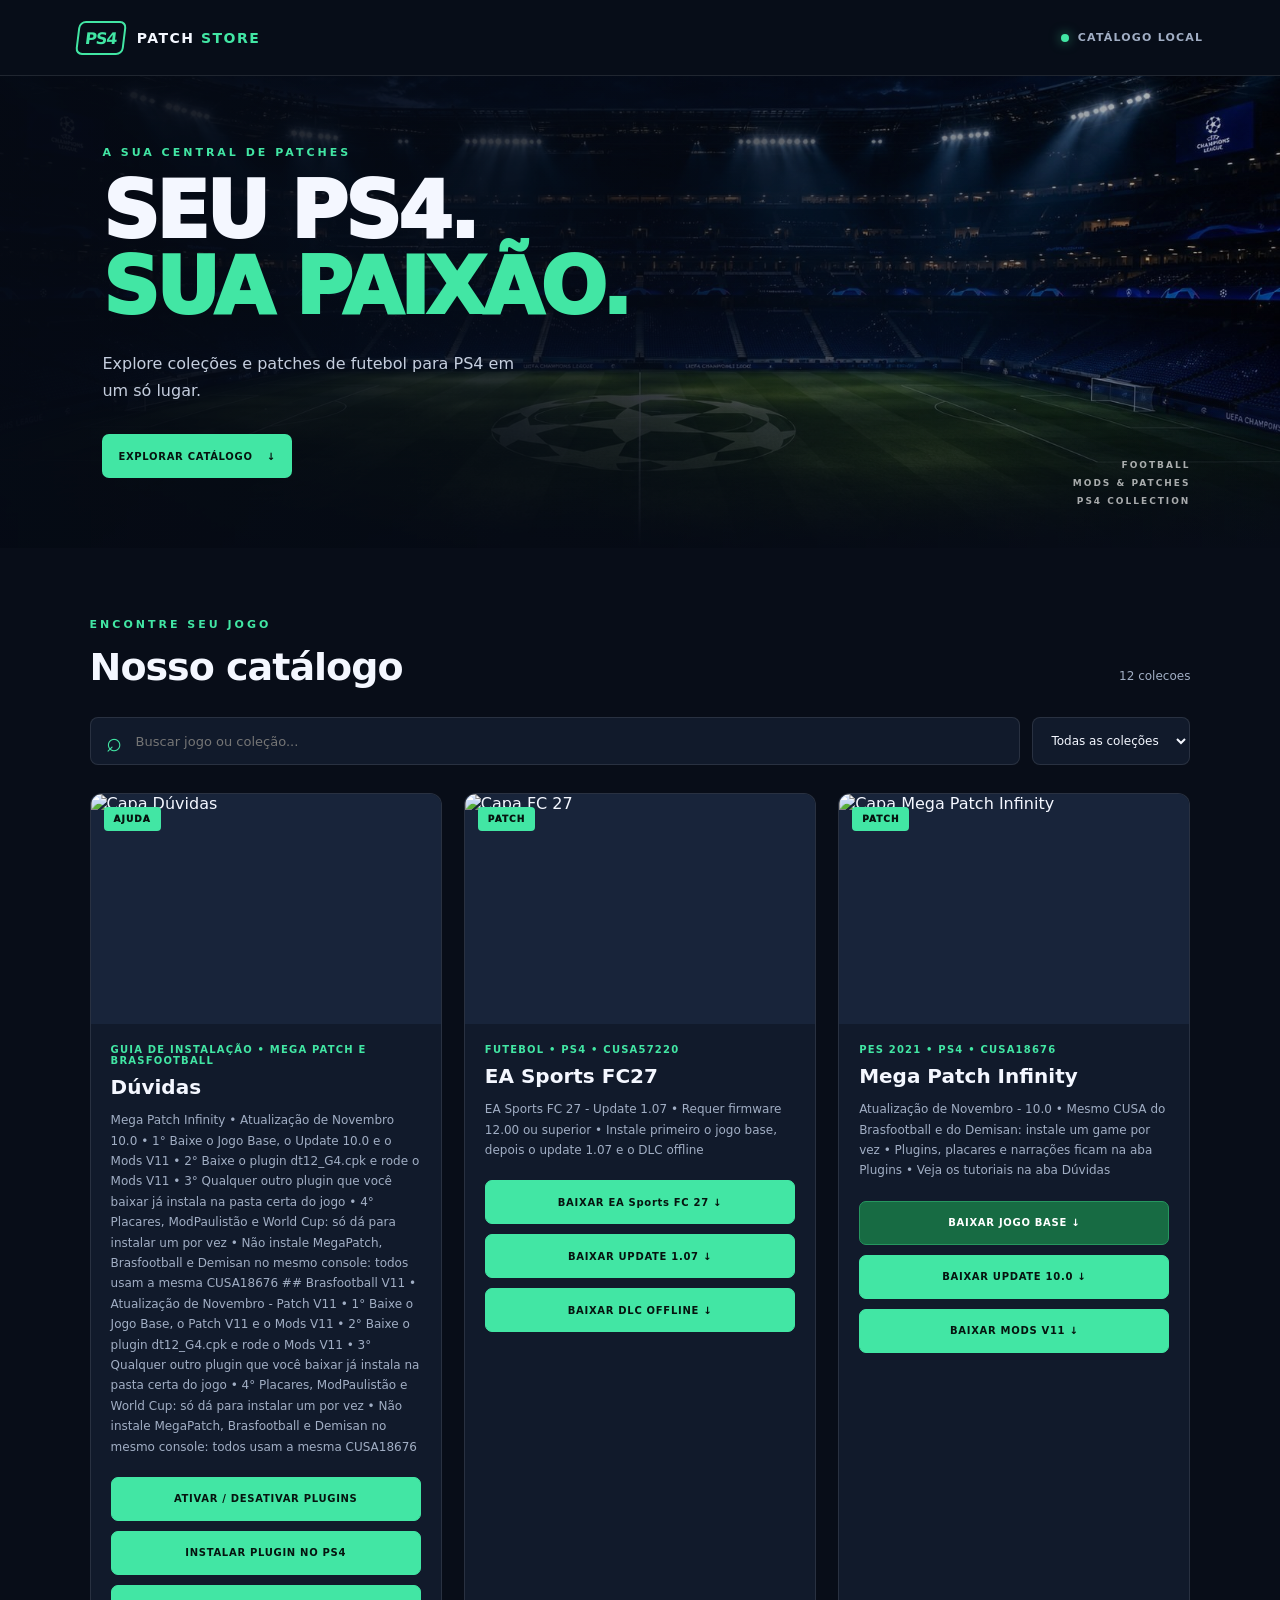
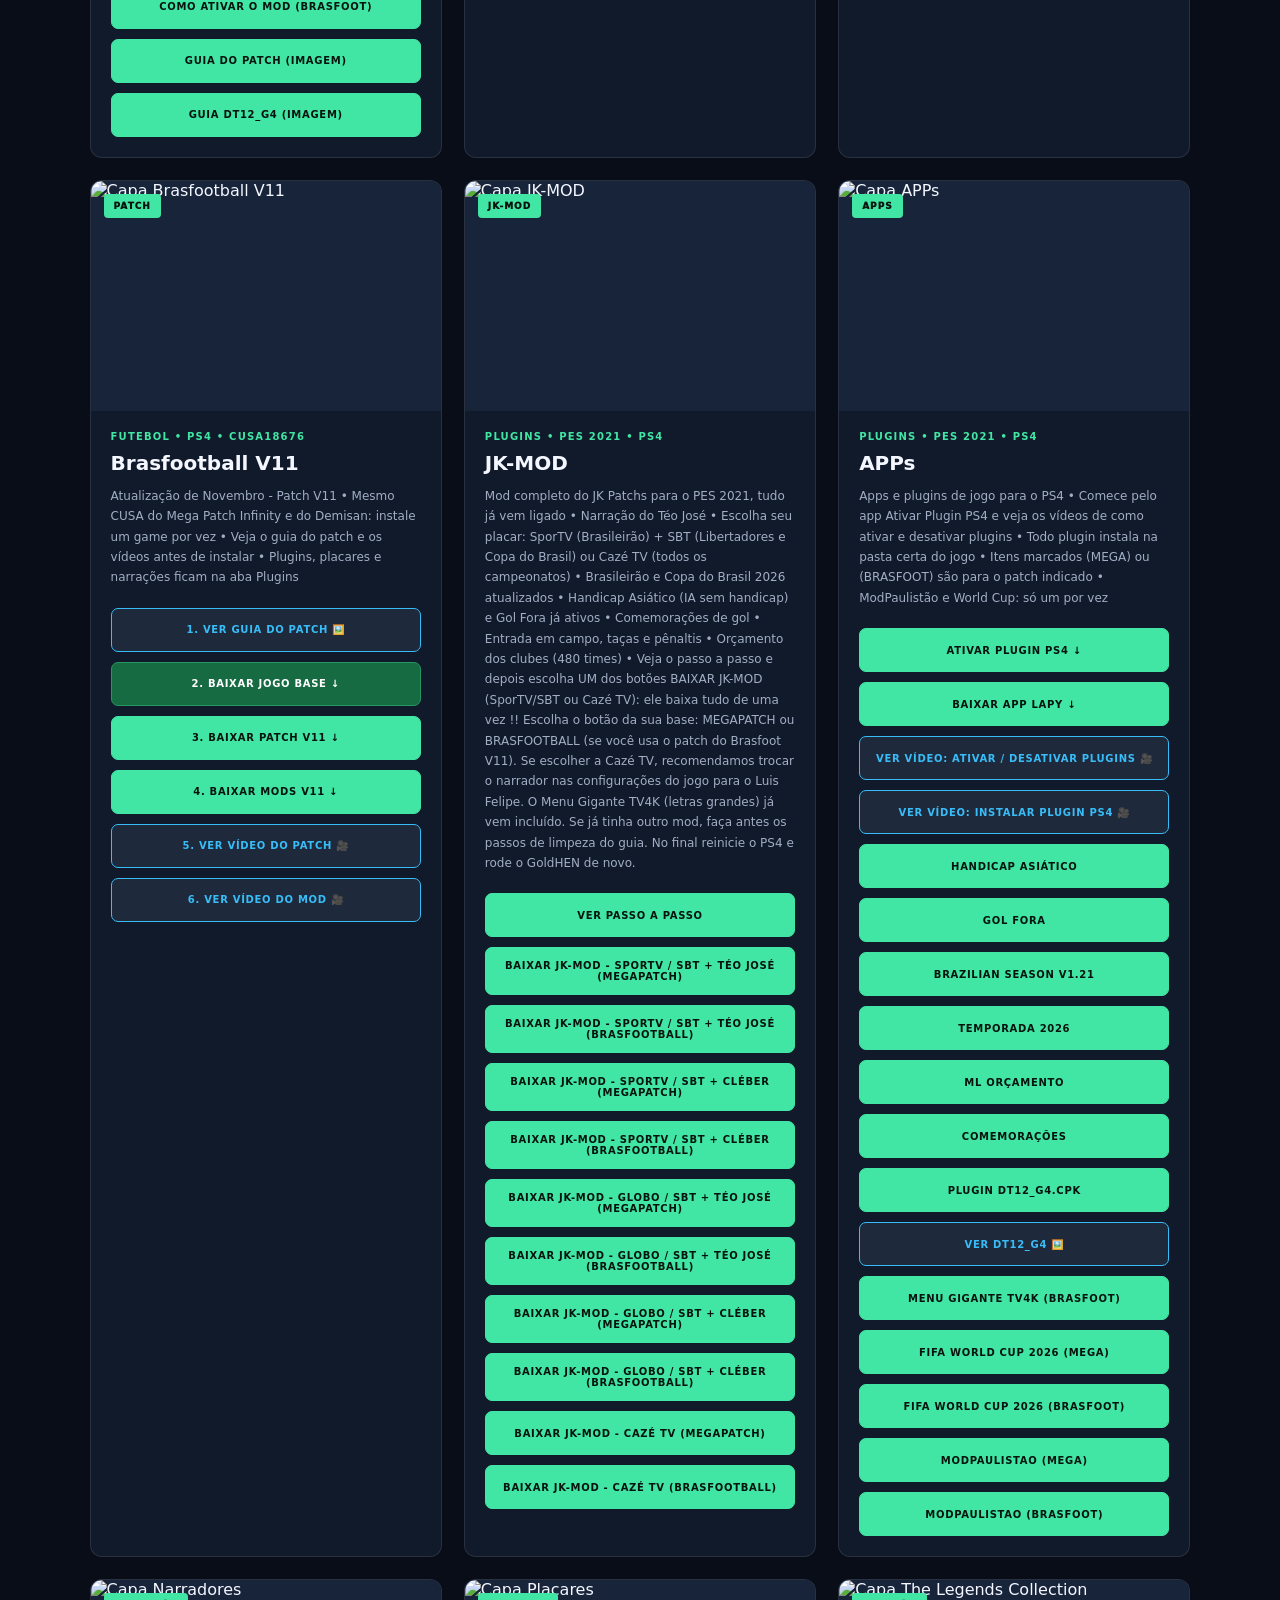
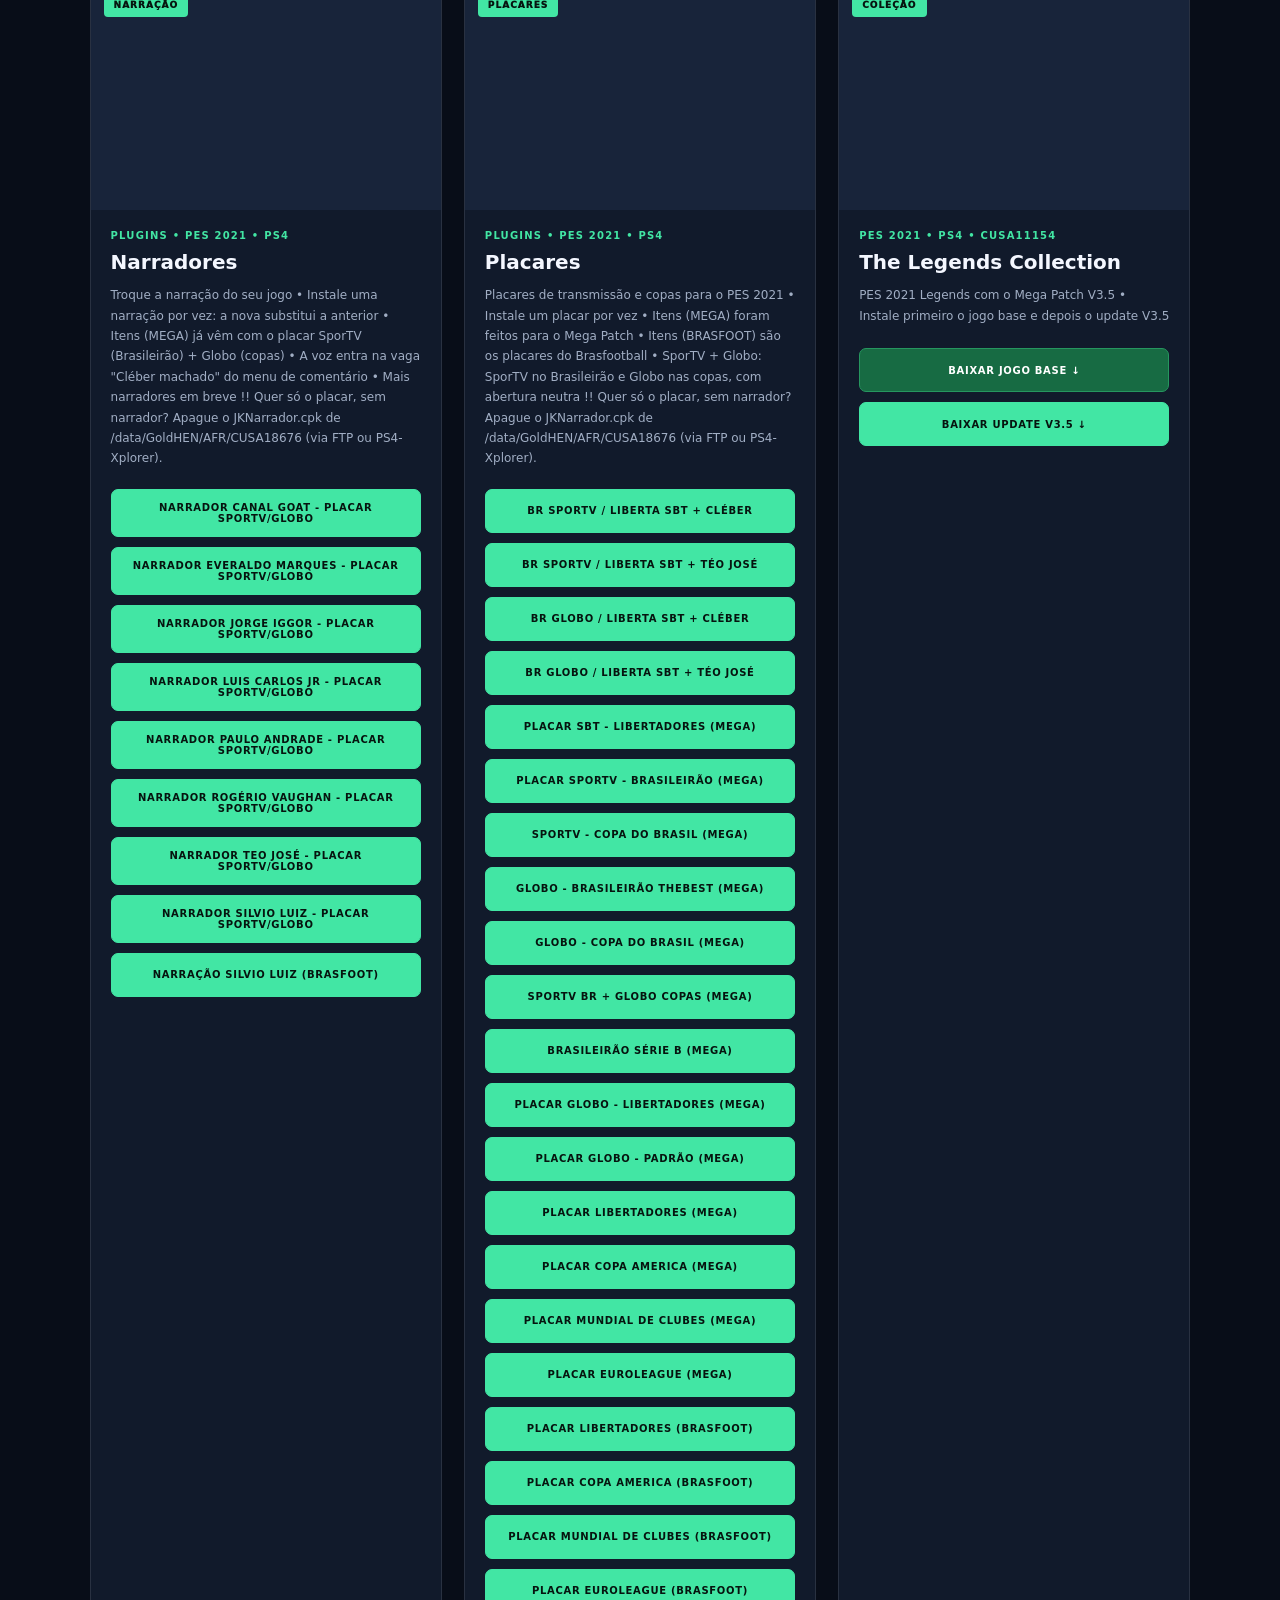
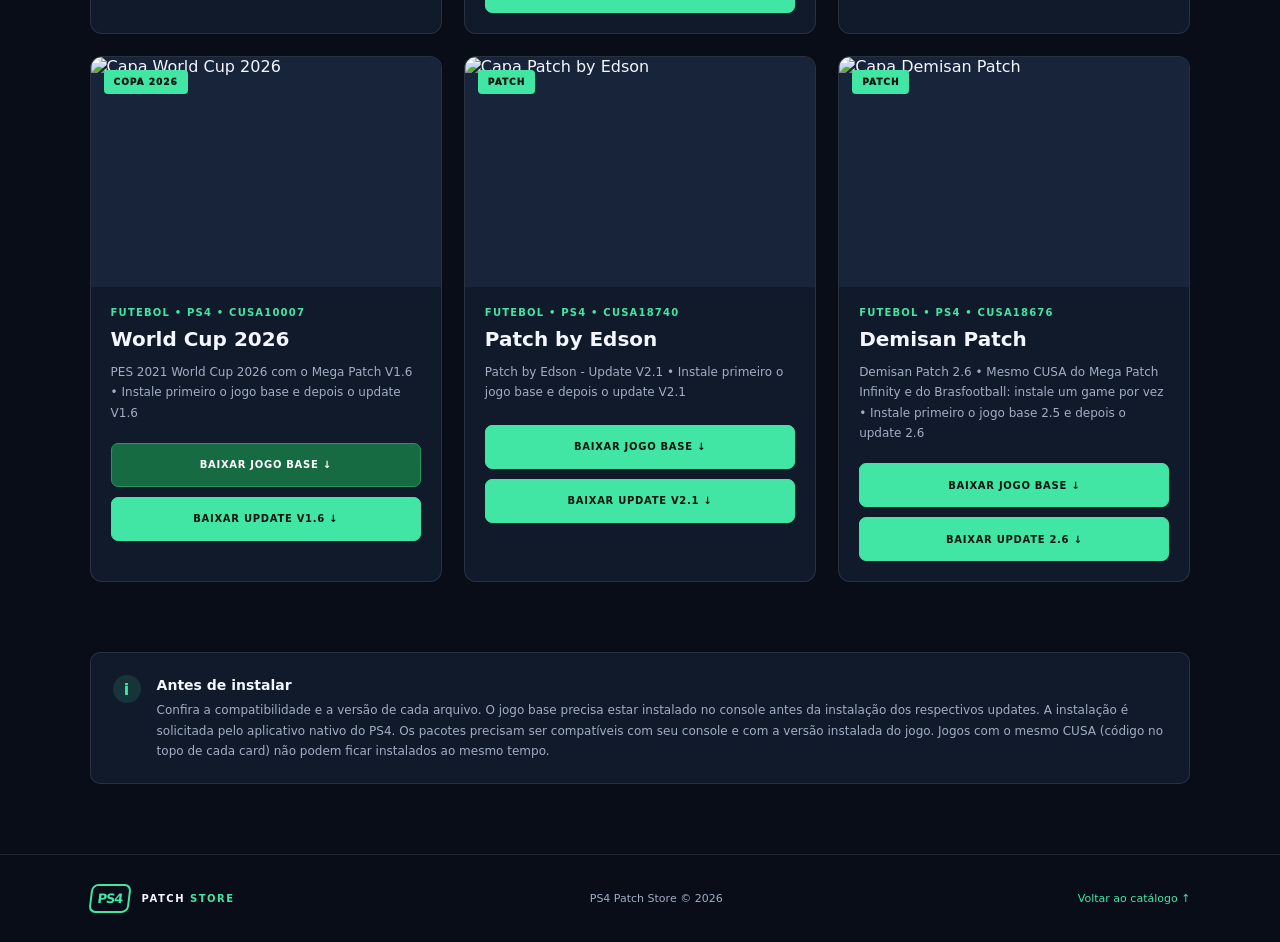
==== commit 823503e4: "Update index.html" ====
--- a/image0/index.html
+++ b/image0/index.html
@@ -428,7 +428,7 @@
             <h3>JK-MOD</h3>
 
             <p class="card-description">
-              Mod completo do JK Patchs para o PES 2021, tudo já vem ligado • Narração do Téo José • Escolha seu placar: SporTV (Brasileirão) + SBT (Libertadores e Copa do Brasil) ou Cazé TV (todos os campeonatos) • Brasileirão e Copa do Brasil 2026 atualizados • Handicap Asiático (IA sem handicap) e Gol Fora já ativos • Comemorações de gol • Entrada em campo, taças e pênaltis • Orçamento dos clubes (480 times) • Veja o passo a passo e depois escolha UM dos botões BAIXAR JK-MOD (SporTV/SBT ou Cazé TV): ele baixa tudo de uma vez !! Se escolher a Cazé TV, recomendamos trocar o narrador nas configurações do jogo para o Luis Felipe. Se já tinha outro mod, faça antes os passos de limpeza do guia.
+              Mod completo do JK Patchs para o PES 2021, tudo já vem ligado • Narração do Téo José • Escolha seu placar: SporTV (Brasileirão) + SBT (Libertadores e Copa do Brasil) ou Cazé TV (todos os campeonatos) • Brasileirão e Copa do Brasil 2026 atualizados • Handicap Asiático (IA sem handicap) e Gol Fora já ativos • Comemorações de gol • Entrada em campo, taças e pênaltis • Orçamento dos clubes (480 times) • Veja o passo a passo e depois escolha UM dos botões BAIXAR JK-MOD (SporTV/SBT ou Cazé TV): ele baixa tudo de uma vez !! Escolha o botão da sua base: MEGAPATCH ou BRASFOOTBALL (se você usa o patch do Brasfoot V11). Se escolher a Cazé TV, recomendamos trocar o narrador nas configurações do jogo para o Luis Felipe. O Menu Gigante TV4K (letras grandes) já vem incluído. Se já tinha outro mod, faça antes os passos de limpeza do guia. No final reinicie o PS4 e rode o GoldHEN de novo.
             </p>
 
             <div class="card-actions">
@@ -442,29 +442,127 @@
                 VER PASSO A PASSO
               </a>
 
-              <!-- BAIXAR JK-MOD - SPORTV / SBT -->
+              <!-- BAIXAR JK-MOD - SPORTV / SBT + TÉO JOSÉ (MEGAPATCH) -->
               <a
                 class="download-button"
                 href="https://pub-c6518eb1477949a58d959f5a769703d1.r2.dev/APP-PS4/JK/afr.prx"
                 data-action="download"
-                data-extra="https://pub-c6518eb1477949a58d959f5a769703d1.r2.dev/APP-PS4/JK/season_2026.prx|https://pub-c6518eb1477949a58d959f5a769703d1.r2.dev/APP-PS4/JK/pes2026.prx|https://pub-c6518eb1477949a58d959f5a769703d1.r2.dev/APP-PS4/JK/pes21_pure_ai.prx|https://pub-c6518eb1477949a58d959f5a769703d1.r2.dev/APP-PS4/JK/pes21_gol_fora.prx|https://pub-c6518eb1477949a58d959f5a769703d1.r2.dev/APP-PS4/JK/brazilian_season_v121.prx|https://pub-c6518eb1477949a58d959f5a769703d1.r2.dev/APP-PS4/JK/ml_orcamento.prx|https://pub-c6518eb1477949a58d959f5a769703d1.r2.dev/APP-PS4/JK/comemorar.prx|/data/ml_orcamento=https://pub-c6518eb1477949a58d959f5a769703d1.r2.dev/APP-PS4/JK/orcamentos.json|/data/ml_orcamento=https://pub-c6518eb1477949a58d959f5a769703d1.r2.dev/APP-PS4/JK/modelo.json|/data/PCC59=https://pub-c6518eb1477949a58d959f5a769703d1.r2.dev/APP-PS4/JK/bodies.pcc|/data/PCC59=https://pub-c6518eb1477949a58d959f5a769703d1.r2.dev/APP-PS4/JK/table_goal221.bin|/data/GoldHEN/AFR/CUSA18676=https://pub-c6518eb1477949a58d959f5a769703d1.r2.dev/MODS_BRASFOOTBALL_V11/dt12_g4.cpk|/data/GoldHEN/AFR/CUSA18676=https://pub-c6518eb1477949a58d959f5a769703d1.r2.dev/PLUGINS%20-%20MEGAPATCH/NARRADORES/Teo%20Jose/JKNarrador.cpk|/data/GoldHEN/AFR/CUSA18676=https://pub-c6518eb1477949a58d959f5a769703d1.r2.dev/PLUGINS%20-%20MEGAPATCH/PLACARES/BR_SPORTV_LIBERTA_SBT_TEO_JOSE/PlacarBR_SporTV_Liberta_SBT.cpk|/data/GoldHEN/AFR/CUSA18676=https://pub-c6518eb1477949a58d959f5a769703d1.r2.dev/APP-PS4/JK/JKStart.cpk|/data/GoldHEN/AFR/CUSA18676=https://pub-c6518eb1477949a58d959f5a769703d1.r2.dev/APP-PS4/JK/DpFileList.bin|/data/GoldHEN=https://pub-c6518eb1477949a58d959f5a769703d1.r2.dev/APP-PS4/JK/plugins.ini"
+                data-extra="https://pub-c6518eb1477949a58d959f5a769703d1.r2.dev/APP-PS4/JK/season_2026.prx|https://pub-c6518eb1477949a58d959f5a769703d1.r2.dev/APP-PS4/JK/pes2026.prx|https://pub-c6518eb1477949a58d959f5a769703d1.r2.dev/APP-PS4/JK/pes21_pure_ai.prx|https://pub-c6518eb1477949a58d959f5a769703d1.r2.dev/APP-PS4/JK/pes21_gol_fora.prx|https://pub-c6518eb1477949a58d959f5a769703d1.r2.dev/APP-PS4/JK/brazilian_season_v121.prx|https://pub-c6518eb1477949a58d959f5a769703d1.r2.dev/APP-PS4/JK/ml_orcamento.prx|https://pub-c6518eb1477949a58d959f5a769703d1.r2.dev/APP-PS4/JK/comemorar.prx|/data/ml_orcamento=https://pub-c6518eb1477949a58d959f5a769703d1.r2.dev/APP-PS4/JK/orcamentos.json|/data/ml_orcamento=https://pub-c6518eb1477949a58d959f5a769703d1.r2.dev/APP-PS4/JK/modelo.json|/data/PCC59=https://pub-c6518eb1477949a58d959f5a769703d1.r2.dev/APP-PS4/JK/bodies.pcc|/data/PCC59=https://pub-c6518eb1477949a58d959f5a769703d1.r2.dev/APP-PS4/JK/table_goal221.bin|/data/GoldHEN/AFR/CUSA18676=https://pub-c6518eb1477949a58d959f5a769703d1.r2.dev/MODS_BRASFOOTBALL_V11/dt12_g4.cpk|/data/GoldHEN/AFR/CUSA18676=https://pub-c6518eb1477949a58d959f5a769703d1.r2.dev/PLUGINS%20-%20MEGAPATCH/NARRADORES/Teo%20Jose/JKNarrador.cpk|/data/GoldHEN/AFR/CUSA18676=https://pub-c6518eb1477949a58d959f5a769703d1.r2.dev/PLUGINS%20-%20MEGAPATCH/PLACARES/BR_SPORTV_LIBERTA_SBT_TEO_JOSE/PlacarBR_SporTV_Liberta_SBT.cpk|/data/GoldHEN/AFR/CUSA18676=https://pub-c6518eb1477949a58d959f5a769703d1.r2.dev/APP-PS4/JK/JKStart.cpk|/data/GoldHEN/AFR/CUSA18676=https://pub-c6518eb1477949a58d959f5a769703d1.r2.dev/MODS_BRASFOOTBALL_V11/PLUGINS%20-%20PES/menu/menu.cpk|/data/GoldHEN/AFR/CUSA18676=https://pub-c6518eb1477949a58d959f5a769703d1.r2.dev/APP-PS4/JK/MENU/DpFileList.bin|/data/GoldHEN=https://pub-c6518eb1477949a58d959f5a769703d1.r2.dev/APP-PS4/JK/plugins.ini"
                 data-dest="/data/GoldHEN/plugins"
                 data-name="JK-MOD - Mod completo"
               >
-                BAIXAR JK-MOD - SPORTV / SBT
-              </a>
-
-              <!-- BAIXAR JK-MOD - CAZÉ TV -->
+                BAIXAR JK-MOD - SPORTV / SBT + TÉO JOSÉ (MEGAPATCH)
+              </a>
+
+              <!-- BAIXAR JK-MOD - SPORTV / SBT + TÉO JOSÉ (BRASFOOTBALL) -->
               <a
                 class="download-button"
                 href="https://pub-c6518eb1477949a58d959f5a769703d1.r2.dev/APP-PS4/JK/afr.prx"
                 data-action="download"
-                data-extra="https://pub-c6518eb1477949a58d959f5a769703d1.r2.dev/APP-PS4/JK/season_2026.prx|https://pub-c6518eb1477949a58d959f5a769703d1.r2.dev/APP-PS4/JK/pes2026.prx|https://pub-c6518eb1477949a58d959f5a769703d1.r2.dev/APP-PS4/JK/pes21_pure_ai.prx|https://pub-c6518eb1477949a58d959f5a769703d1.r2.dev/APP-PS4/JK/pes21_gol_fora.prx|https://pub-c6518eb1477949a58d959f5a769703d1.r2.dev/APP-PS4/JK/brazilian_season_v121.prx|https://pub-c6518eb1477949a58d959f5a769703d1.r2.dev/APP-PS4/JK/ml_orcamento.prx|https://pub-c6518eb1477949a58d959f5a769703d1.r2.dev/APP-PS4/JK/comemorar.prx|/data/ml_orcamento=https://pub-c6518eb1477949a58d959f5a769703d1.r2.dev/APP-PS4/JK/orcamentos.json|/data/ml_orcamento=https://pub-c6518eb1477949a58d959f5a769703d1.r2.dev/APP-PS4/JK/modelo.json|/data/PCC59=https://pub-c6518eb1477949a58d959f5a769703d1.r2.dev/APP-PS4/JK/bodies.pcc|/data/PCC59=https://pub-c6518eb1477949a58d959f5a769703d1.r2.dev/APP-PS4/JK/table_goal221.bin|/data/GoldHEN/AFR/CUSA18676=https://pub-c6518eb1477949a58d959f5a769703d1.r2.dev/MODS_BRASFOOTBALL_V11/dt12_g4.cpk|/data/GoldHEN/AFR/CUSA18676=https://pub-c6518eb1477949a58d959f5a769703d1.r2.dev/PLUGINS%20-%20MEGAPATCH/NARRADORES/Teo%20Jose/JKNarrador.cpk|/data/GoldHEN/AFR/CUSA18676=https://pub-c6518eb1477949a58d959f5a769703d1.r2.dev/PLUGINS%20-%20MEGAPATCH/PLACARES/BR_SPORTV_LIBERTA_SBT_TEO_JOSE/PlacarBR_SporTV_Liberta_SBT.cpk|/data/GoldHEN/AFR/CUSA18676=https://pub-c6518eb1477949a58d959f5a769703d1.r2.dev/APP-PS4/JK/JKStart.cpk|/data/GoldHEN/AFR/CUSA18676=https://pub-c6518eb1477949a58d959f5a769703d1.r2.dev/APP-PS4/JK/CazeTV.cpk|/data/GoldHEN/AFR/CUSA18676=https://pub-c6518eb1477949a58d959f5a769703d1.r2.dev/APP-PS4/JK/CAZE/DpFileList.bin|/data/GoldHEN=https://pub-c6518eb1477949a58d959f5a769703d1.r2.dev/APP-PS4/JK/plugins.ini"
+                data-extra="https://pub-c6518eb1477949a58d959f5a769703d1.r2.dev/APP-PS4/JK/season_2026.prx|https://pub-c6518eb1477949a58d959f5a769703d1.r2.dev/APP-PS4/JK/pes2026.prx|https://pub-c6518eb1477949a58d959f5a769703d1.r2.dev/APP-PS4/JK/pes21_pure_ai.prx|https://pub-c6518eb1477949a58d959f5a769703d1.r2.dev/APP-PS4/JK/pes21_gol_fora.prx|https://pub-c6518eb1477949a58d959f5a769703d1.r2.dev/APP-PS4/JK/brazilian_season_v121.prx|https://pub-c6518eb1477949a58d959f5a769703d1.r2.dev/APP-PS4/JK/ml_orcamento.prx|https://pub-c6518eb1477949a58d959f5a769703d1.r2.dev/APP-PS4/JK/comemorar.prx|/data/ml_orcamento=https://pub-c6518eb1477949a58d959f5a769703d1.r2.dev/APP-PS4/JK/orcamentos.json|/data/ml_orcamento=https://pub-c6518eb1477949a58d959f5a769703d1.r2.dev/APP-PS4/JK/modelo.json|/data/PCC59=https://pub-c6518eb1477949a58d959f5a769703d1.r2.dev/APP-PS4/JK/bodies.pcc|/data/PCC59=https://pub-c6518eb1477949a58d959f5a769703d1.r2.dev/APP-PS4/JK/table_goal221.bin|/data/GoldHEN/AFR/CUSA18676=https://pub-c6518eb1477949a58d959f5a769703d1.r2.dev/MODS_BRASFOOTBALL_V11/dt12_g4.cpk|/data/GoldHEN/AFR/CUSA18676=https://pub-c6518eb1477949a58d959f5a769703d1.r2.dev/PLUGINS%20-%20MEGAPATCH/NARRADORES/Teo%20Jose/JKNarrador.cpk|/data/GoldHEN/AFR/CUSA18676=https://pub-c6518eb1477949a58d959f5a769703d1.r2.dev/PLUGINS%20-%20MEGAPATCH/PLACARES/BR_SPORTV_LIBERTA_SBT_TEO_JOSE/PlacarBR_SporTV_Liberta_SBT.cpk|/data/GoldHEN/AFR/CUSA18676=https://pub-c6518eb1477949a58d959f5a769703d1.r2.dev/APP-PS4/JK/JKStart.cpk|/data/GoldHEN/AFR/CUSA18676=https://pub-c6518eb1477949a58d959f5a769703d1.r2.dev/MODS_BRASFOOTBALL_V11/PLUGINS%20-%20PES/menu/menu.cpk|/data/GoldHEN/AFR/CUSA18676=https://pub-c6518eb1477949a58d959f5a769703d1.r2.dev/APP-PS4/JK/BRASFOOT_SPORTV/DpFileList.bin|/data/GoldHEN=https://pub-c6518eb1477949a58d959f5a769703d1.r2.dev/APP-PS4/JK/plugins.ini"
                 data-dest="/data/GoldHEN/plugins"
                 data-name="JK-MOD - Mod completo"
               >
-                BAIXAR JK-MOD - CAZÉ TV
-              </a>
+                BAIXAR JK-MOD - SPORTV / SBT + TÉO JOSÉ (BRASFOOTBALL)
+              </a>
+
+              <!-- BAIXAR JK-MOD - SPORTV / SBT + CLÉBER (MEGAPATCH) -->
+              <a
+                class="download-button"
+                href="https://pub-c6518eb1477949a58d959f5a769703d1.r2.dev/APP-PS4/JK/afr.prx"
+                data-action="download"
+                data-extra="https://pub-c6518eb1477949a58d959f5a769703d1.r2.dev/APP-PS4/JK/season_2026.prx|https://pub-c6518eb1477949a58d959f5a769703d1.r2.dev/APP-PS4/JK/pes2026.prx|https://pub-c6518eb1477949a58d959f5a769703d1.r2.dev/APP-PS4/JK/pes21_pure_ai.prx|https://pub-c6518eb1477949a58d959f5a769703d1.r2.dev/APP-PS4/JK/pes21_gol_fora.prx|https://pub-c6518eb1477949a58d959f5a769703d1.r2.dev/APP-PS4/JK/brazilian_season_v121.prx|https://pub-c6518eb1477949a58d959f5a769703d1.r2.dev/APP-PS4/JK/ml_orcamento.prx|https://pub-c6518eb1477949a58d959f5a769703d1.r2.dev/APP-PS4/JK/comemorar.prx|/data/ml_orcamento=https://pub-c6518eb1477949a58d959f5a769703d1.r2.dev/APP-PS4/JK/orcamentos.json|/data/ml_orcamento=https://pub-c6518eb1477949a58d959f5a769703d1.r2.dev/APP-PS4/JK/modelo.json|/data/PCC59=https://pub-c6518eb1477949a58d959f5a769703d1.r2.dev/APP-PS4/JK/bodies.pcc|/data/PCC59=https://pub-c6518eb1477949a58d959f5a769703d1.r2.dev/APP-PS4/JK/table_goal221.bin|/data/GoldHEN/AFR/CUSA18676=https://pub-c6518eb1477949a58d959f5a769703d1.r2.dev/MODS_BRASFOOTBALL_V11/dt12_g4.cpk|/data/GoldHEN/AFR/CUSA18676=https://pub-c6518eb1477949a58d959f5a769703d1.r2.dev/PLUGINS%20-%20MEGAPATCH/PLACARES/BR_SPORTV_LIBERTA_SBT_CLEBER/PlacarBR_SporTV_Liberta_SBT.cpk|/data/GoldHEN/AFR/CUSA18676=https://pub-c6518eb1477949a58d959f5a769703d1.r2.dev/APP-PS4/JK/JKStart.cpk|/data/GoldHEN/AFR/CUSA18676=https://pub-c6518eb1477949a58d959f5a769703d1.r2.dev/MODS_BRASFOOTBALL_V11/PLUGINS%20-%20PES/menu/menu.cpk|/data/GoldHEN/AFR/CUSA18676=https://pub-c6518eb1477949a58d959f5a769703d1.r2.dev/APP-PS4/JK/MENU_SPORTV_CLEBER/DpFileList.bin|/data/GoldHEN=https://pub-c6518eb1477949a58d959f5a769703d1.r2.dev/APP-PS4/JK/plugins.ini"
+                data-dest="/data/GoldHEN/plugins"
+                data-name="JK-MOD - Mod completo"
+              >
+                BAIXAR JK-MOD - SPORTV / SBT + CLÉBER (MEGAPATCH)
+              </a>
+
+              <!-- BAIXAR JK-MOD - SPORTV / SBT + CLÉBER (BRASFOOTBALL) -->
+              <a
+                class="download-button"
+                href="https://pub-c6518eb1477949a58d959f5a769703d1.r2.dev/APP-PS4/JK/afr.prx"
+                data-action="download"
+                data-extra="https://pub-c6518eb1477949a58d959f5a769703d1.r2.dev/APP-PS4/JK/season_2026.prx|https://pub-c6518eb1477949a58d959f5a769703d1.r2.dev/APP-PS4/JK/pes2026.prx|https://pub-c6518eb1477949a58d959f5a769703d1.r2.dev/APP-PS4/JK/pes21_pure_ai.prx|https://pub-c6518eb1477949a58d959f5a769703d1.r2.dev/APP-PS4/JK/pes21_gol_fora.prx|https://pub-c6518eb1477949a58d959f5a769703d1.r2.dev/APP-PS4/JK/brazilian_season_v121.prx|https://pub-c6518eb1477949a58d959f5a769703d1.r2.dev/APP-PS4/JK/ml_orcamento.prx|https://pub-c6518eb1477949a58d959f5a769703d1.r2.dev/APP-PS4/JK/comemorar.prx|/data/ml_orcamento=https://pub-c6518eb1477949a58d959f5a769703d1.r2.dev/APP-PS4/JK/orcamentos.json|/data/ml_orcamento=https://pub-c6518eb1477949a58d959f5a769703d1.r2.dev/APP-PS4/JK/modelo.json|/data/PCC59=https://pub-c6518eb1477949a58d959f5a769703d1.r2.dev/APP-PS4/JK/bodies.pcc|/data/PCC59=https://pub-c6518eb1477949a58d959f5a769703d1.r2.dev/APP-PS4/JK/table_goal221.bin|/data/GoldHEN/AFR/CUSA18676=https://pub-c6518eb1477949a58d959f5a769703d1.r2.dev/MODS_BRASFOOTBALL_V11/dt12_g4.cpk|/data/GoldHEN/AFR/CUSA18676=https://pub-c6518eb1477949a58d959f5a769703d1.r2.dev/PLUGINS%20-%20MEGAPATCH/PLACARES/BR_SPORTV_LIBERTA_SBT_CLEBER/PlacarBR_SporTV_Liberta_SBT.cpk|/data/GoldHEN/AFR/CUSA18676=https://pub-c6518eb1477949a58d959f5a769703d1.r2.dev/APP-PS4/JK/JKStart.cpk|/data/GoldHEN/AFR/CUSA18676=https://pub-c6518eb1477949a58d959f5a769703d1.r2.dev/MODS_BRASFOOTBALL_V11/PLUGINS%20-%20PES/menu/menu.cpk|/data/GoldHEN/AFR/CUSA18676=https://pub-c6518eb1477949a58d959f5a769703d1.r2.dev/APP-PS4/JK/BRASFOOT_SPORTV_CLEBER/DpFileList.bin|/data/GoldHEN=https://pub-c6518eb1477949a58d959f5a769703d1.r2.dev/APP-PS4/JK/plugins.ini"
+                data-dest="/data/GoldHEN/plugins"
+                data-name="JK-MOD - Mod completo"
+              >
+                BAIXAR JK-MOD - SPORTV / SBT + CLÉBER (BRASFOOTBALL)
+              </a>
+
+              <!-- BAIXAR JK-MOD - GLOBO / SBT + TÉO JOSÉ (MEGAPATCH) -->
+              <a
+                class="download-button"
+                href="https://pub-c6518eb1477949a58d959f5a769703d1.r2.dev/APP-PS4/JK/afr.prx"
+                data-action="download"
+                data-extra="https://pub-c6518eb1477949a58d959f5a769703d1.r2.dev/APP-PS4/JK/season_2026.prx|https://pub-c6518eb1477949a58d959f5a769703d1.r2.dev/APP-PS4/JK/pes2026.prx|https://pub-c6518eb1477949a58d959f5a769703d1.r2.dev/APP-PS4/JK/pes21_pure_ai.prx|https://pub-c6518eb1477949a58d959f5a769703d1.r2.dev/APP-PS4/JK/pes21_gol_fora.prx|https://pub-c6518eb1477949a58d959f5a769703d1.r2.dev/APP-PS4/JK/brazilian_season_v121.prx|https://pub-c6518eb1477949a58d959f5a769703d1.r2.dev/APP-PS4/JK/ml_orcamento.prx|https://pub-c6518eb1477949a58d959f5a769703d1.r2.dev/APP-PS4/JK/comemorar.prx|/data/ml_orcamento=https://pub-c6518eb1477949a58d959f5a769703d1.r2.dev/APP-PS4/JK/orcamentos.json|/data/ml_orcamento=https://pub-c6518eb1477949a58d959f5a769703d1.r2.dev/APP-PS4/JK/modelo.json|/data/PCC59=https://pub-c6518eb1477949a58d959f5a769703d1.r2.dev/APP-PS4/JK/bodies.pcc|/data/PCC59=https://pub-c6518eb1477949a58d959f5a769703d1.r2.dev/APP-PS4/JK/table_goal221.bin|/data/GoldHEN/AFR/CUSA18676=https://pub-c6518eb1477949a58d959f5a769703d1.r2.dev/MODS_BRASFOOTBALL_V11/dt12_g4.cpk|/data/GoldHEN/AFR/CUSA18676=https://pub-c6518eb1477949a58d959f5a769703d1.r2.dev/PLUGINS%20-%20MEGAPATCH/NARRADORES/Teo%20Jose/JKNarrador.cpk|/data/GoldHEN/AFR/CUSA18676=https://pub-c6518eb1477949a58d959f5a769703d1.r2.dev/PLUGINS%20-%20MEGAPATCH/PLACARES/BR_GLOBO_LIBERTA_SBT_TEO_JOSE/PlacarBR_Globo_Liberta_SBT.cpk|/data/GoldHEN/AFR/CUSA18676=https://pub-c6518eb1477949a58d959f5a769703d1.r2.dev/APP-PS4/JK/JKStart.cpk|/data/GoldHEN/AFR/CUSA18676=https://pub-c6518eb1477949a58d959f5a769703d1.r2.dev/MODS_BRASFOOTBALL_V11/PLUGINS%20-%20PES/menu/menu.cpk|/data/GoldHEN/AFR/CUSA18676=https://pub-c6518eb1477949a58d959f5a769703d1.r2.dev/APP-PS4/JK/MENU_GLOBO_TEO/DpFileList.bin|/data/GoldHEN=https://pub-c6518eb1477949a58d959f5a769703d1.r2.dev/APP-PS4/JK/plugins.ini"
+                data-dest="/data/GoldHEN/plugins"
+                data-name="JK-MOD - Mod completo"
+              >
+                BAIXAR JK-MOD - GLOBO / SBT + TÉO JOSÉ (MEGAPATCH)
+              </a>
+
+              <!-- BAIXAR JK-MOD - GLOBO / SBT + TÉO JOSÉ (BRASFOOTBALL) -->
+              <a
+                class="download-button"
+                href="https://pub-c6518eb1477949a58d959f5a769703d1.r2.dev/APP-PS4/JK/afr.prx"
+                data-action="download"
+                data-extra="https://pub-c6518eb1477949a58d959f5a769703d1.r2.dev/APP-PS4/JK/season_2026.prx|https://pub-c6518eb1477949a58d959f5a769703d1.r2.dev/APP-PS4/JK/pes2026.prx|https://pub-c6518eb1477949a58d959f5a769703d1.r2.dev/APP-PS4/JK/pes21_pure_ai.prx|https://pub-c6518eb1477949a58d959f5a769703d1.r2.dev/APP-PS4/JK/pes21_gol_fora.prx|https://pub-c6518eb1477949a58d959f5a769703d1.r2.dev/APP-PS4/JK/brazilian_season_v121.prx|https://pub-c6518eb1477949a58d959f5a769703d1.r2.dev/APP-PS4/JK/ml_orcamento.prx|https://pub-c6518eb1477949a58d959f5a769703d1.r2.dev/APP-PS4/JK/comemorar.prx|/data/ml_orcamento=https://pub-c6518eb1477949a58d959f5a769703d1.r2.dev/APP-PS4/JK/orcamentos.json|/data/ml_orcamento=https://pub-c6518eb1477949a58d959f5a769703d1.r2.dev/APP-PS4/JK/modelo.json|/data/PCC59=https://pub-c6518eb1477949a58d959f5a769703d1.r2.dev/APP-PS4/JK/bodies.pcc|/data/PCC59=https://pub-c6518eb1477949a58d959f5a769703d1.r2.dev/APP-PS4/JK/table_goal221.bin|/data/GoldHEN/AFR/CUSA18676=https://pub-c6518eb1477949a58d959f5a769703d1.r2.dev/MODS_BRASFOOTBALL_V11/dt12_g4.cpk|/data/GoldHEN/AFR/CUSA18676=https://pub-c6518eb1477949a58d959f5a769703d1.r2.dev/PLUGINS%20-%20MEGAPATCH/NARRADORES/Teo%20Jose/JKNarrador.cpk|/data/GoldHEN/AFR/CUSA18676=https://pub-c6518eb1477949a58d959f5a769703d1.r2.dev/PLUGINS%20-%20MEGAPATCH/PLACARES/BR_GLOBO_LIBERTA_SBT_TEO_JOSE/PlacarBR_Globo_Liberta_SBT.cpk|/data/GoldHEN/AFR/CUSA18676=https://pub-c6518eb1477949a58d959f5a769703d1.r2.dev/APP-PS4/JK/JKStart.cpk|/data/GoldHEN/AFR/CUSA18676=https://pub-c6518eb1477949a58d959f5a769703d1.r2.dev/MODS_BRASFOOTBALL_V11/PLUGINS%20-%20PES/menu/menu.cpk|/data/GoldHEN/AFR/CUSA18676=https://pub-c6518eb1477949a58d959f5a769703d1.r2.dev/APP-PS4/JK/BRASFOOT_GLOBO_TEO/DpFileList.bin|/data/GoldHEN=https://pub-c6518eb1477949a58d959f5a769703d1.r2.dev/APP-PS4/JK/plugins.ini"
+                data-dest="/data/GoldHEN/plugins"
+                data-name="JK-MOD - Mod completo"
+              >
+                BAIXAR JK-MOD - GLOBO / SBT + TÉO JOSÉ (BRASFOOTBALL)
+              </a>
+
+              <!-- BAIXAR JK-MOD - GLOBO / SBT + CLÉBER (MEGAPATCH) -->
+              <a
+                class="download-button"
+                href="https://pub-c6518eb1477949a58d959f5a769703d1.r2.dev/APP-PS4/JK/afr.prx"
+                data-action="download"
+                data-extra="https://pub-c6518eb1477949a58d959f5a769703d1.r2.dev/APP-PS4/JK/season_2026.prx|https://pub-c6518eb1477949a58d959f5a769703d1.r2.dev/APP-PS4/JK/pes2026.prx|https://pub-c6518eb1477949a58d959f5a769703d1.r2.dev/APP-PS4/JK/pes21_pure_ai.prx|https://pub-c6518eb1477949a58d959f5a769703d1.r2.dev/APP-PS4/JK/pes21_gol_fora.prx|https://pub-c6518eb1477949a58d959f5a769703d1.r2.dev/APP-PS4/JK/brazilian_season_v121.prx|https://pub-c6518eb1477949a58d959f5a769703d1.r2.dev/APP-PS4/JK/ml_orcamento.prx|https://pub-c6518eb1477949a58d959f5a769703d1.r2.dev/APP-PS4/JK/comemorar.prx|/data/ml_orcamento=https://pub-c6518eb1477949a58d959f5a769703d1.r2.dev/APP-PS4/JK/orcamentos.json|/data/ml_orcamento=https://pub-c6518eb1477949a58d959f5a769703d1.r2.dev/APP-PS4/JK/modelo.json|/data/PCC59=https://pub-c6518eb1477949a58d959f5a769703d1.r2.dev/APP-PS4/JK/bodies.pcc|/data/PCC59=https://pub-c6518eb1477949a58d959f5a769703d1.r2.dev/APP-PS4/JK/table_goal221.bin|/data/GoldHEN/AFR/CUSA18676=https://pub-c6518eb1477949a58d959f5a769703d1.r2.dev/MODS_BRASFOOTBALL_V11/dt12_g4.cpk|/data/GoldHEN/AFR/CUSA18676=https://pub-c6518eb1477949a58d959f5a769703d1.r2.dev/PLUGINS%20-%20MEGAPATCH/PLACARES/BR_GLOBO_LIBERTA_SBT_CLEBER/PlacarBR_Globo_Liberta_SBT.cpk|/data/GoldHEN/AFR/CUSA18676=https://pub-c6518eb1477949a58d959f5a769703d1.r2.dev/APP-PS4/JK/JKStart.cpk|/data/GoldHEN/AFR/CUSA18676=https://pub-c6518eb1477949a58d959f5a769703d1.r2.dev/MODS_BRASFOOTBALL_V11/PLUGINS%20-%20PES/menu/menu.cpk|/data/GoldHEN/AFR/CUSA18676=https://pub-c6518eb1477949a58d959f5a769703d1.r2.dev/APP-PS4/JK/MENU_GLOBO_CLEBER/DpFileList.bin|/data/GoldHEN=https://pub-c6518eb1477949a58d959f5a769703d1.r2.dev/APP-PS4/JK/plugins.ini"
+                data-dest="/data/GoldHEN/plugins"
+                data-name="JK-MOD - Mod completo"
+              >
+                BAIXAR JK-MOD - GLOBO / SBT + CLÉBER (MEGAPATCH)
+              </a>
+
+              <!-- BAIXAR JK-MOD - GLOBO / SBT + CLÉBER (BRASFOOTBALL) -->
+              <a
+                class="download-button"
+                href="https://pub-c6518eb1477949a58d959f5a769703d1.r2.dev/APP-PS4/JK/afr.prx"
+                data-action="download"
+                data-extra="https://pub-c6518eb1477949a58d959f5a769703d1.r2.dev/APP-PS4/JK/season_2026.prx|https://pub-c6518eb1477949a58d959f5a769703d1.r2.dev/APP-PS4/JK/pes2026.prx|https://pub-c6518eb1477949a58d959f5a769703d1.r2.dev/APP-PS4/JK/pes21_pure_ai.prx|https://pub-c6518eb1477949a58d959f5a769703d1.r2.dev/APP-PS4/JK/pes21_gol_fora.prx|https://pub-c6518eb1477949a58d959f5a769703d1.r2.dev/APP-PS4/JK/brazilian_season_v121.prx|https://pub-c6518eb1477949a58d959f5a769703d1.r2.dev/APP-PS4/JK/ml_orcamento.prx|https://pub-c6518eb1477949a58d959f5a769703d1.r2.dev/APP-PS4/JK/comemorar.prx|/data/ml_orcamento=https://pub-c6518eb1477949a58d959f5a769703d1.r2.dev/APP-PS4/JK/orcamentos.json|/data/ml_orcamento=https://pub-c6518eb1477949a58d959f5a769703d1.r2.dev/APP-PS4/JK/modelo.json|/data/PCC59=https://pub-c6518eb1477949a58d959f5a769703d1.r2.dev/APP-PS4/JK/bodies.pcc|/data/PCC59=https://pub-c6518eb1477949a58d959f5a769703d1.r2.dev/APP-PS4/JK/table_goal221.bin|/data/GoldHEN/AFR/CUSA18676=https://pub-c6518eb1477949a58d959f5a769703d1.r2.dev/MODS_BRASFOOTBALL_V11/dt12_g4.cpk|/data/GoldHEN/AFR/CUSA18676=https://pub-c6518eb1477949a58d959f5a769703d1.r2.dev/PLUGINS%20-%20MEGAPATCH/PLACARES/BR_GLOBO_LIBERTA_SBT_CLEBER/PlacarBR_Globo_Liberta_SBT.cpk|/data/GoldHEN/AFR/CUSA18676=https://pub-c6518eb1477949a58d959f5a769703d1.r2.dev/APP-PS4/JK/JKStart.cpk|/data/GoldHEN/AFR/CUSA18676=https://pub-c6518eb1477949a58d959f5a769703d1.r2.dev/MODS_BRASFOOTBALL_V11/PLUGINS%20-%20PES/menu/menu.cpk|/data/GoldHEN/AFR/CUSA18676=https://pub-c6518eb1477949a58d959f5a769703d1.r2.dev/APP-PS4/JK/BRASFOOT_GLOBO_CLEBER/DpFileList.bin|/data/GoldHEN=https://pub-c6518eb1477949a58d959f5a769703d1.r2.dev/APP-PS4/JK/plugins.ini"
+                data-dest="/data/GoldHEN/plugins"
+                data-name="JK-MOD - Mod completo"
+              >
+                BAIXAR JK-MOD - GLOBO / SBT + CLÉBER (BRASFOOTBALL)
+              </a>
+
+              <!-- BAIXAR JK-MOD - CAZÉ TV (MEGAPATCH) -->
+              <a
+                class="download-button"
+                href="https://pub-c6518eb1477949a58d959f5a769703d1.r2.dev/APP-PS4/JK/afr.prx"
+                data-action="download"
+                data-extra="https://pub-c6518eb1477949a58d959f5a769703d1.r2.dev/APP-PS4/JK/season_2026.prx|https://pub-c6518eb1477949a58d959f5a769703d1.r2.dev/APP-PS4/JK/pes2026.prx|https://pub-c6518eb1477949a58d959f5a769703d1.r2.dev/APP-PS4/JK/pes21_pure_ai.prx|https://pub-c6518eb1477949a58d959f5a769703d1.r2.dev/APP-PS4/JK/pes21_gol_fora.prx|https://pub-c6518eb1477949a58d959f5a769703d1.r2.dev/APP-PS4/JK/brazilian_season_v121.prx|https://pub-c6518eb1477949a58d959f5a769703d1.r2.dev/APP-PS4/JK/ml_orcamento.prx|https://pub-c6518eb1477949a58d959f5a769703d1.r2.dev/APP-PS4/JK/comemorar.prx|/data/ml_orcamento=https://pub-c6518eb1477949a58d959f5a769703d1.r2.dev/APP-PS4/JK/orcamentos.json|/data/ml_orcamento=https://pub-c6518eb1477949a58d959f5a769703d1.r2.dev/APP-PS4/JK/modelo.json|/data/PCC59=https://pub-c6518eb1477949a58d959f5a769703d1.r2.dev/APP-PS4/JK/bodies.pcc|/data/PCC59=https://pub-c6518eb1477949a58d959f5a769703d1.r2.dev/APP-PS4/JK/table_goal221.bin|/data/GoldHEN/AFR/CUSA18676=https://pub-c6518eb1477949a58d959f5a769703d1.r2.dev/MODS_BRASFOOTBALL_V11/dt12_g4.cpk|/data/GoldHEN/AFR/CUSA18676=https://pub-c6518eb1477949a58d959f5a769703d1.r2.dev/PLUGINS%20-%20MEGAPATCH/NARRADORES/Teo%20Jose/JKNarrador.cpk|/data/GoldHEN/AFR/CUSA18676=https://pub-c6518eb1477949a58d959f5a769703d1.r2.dev/PLUGINS%20-%20MEGAPATCH/PLACARES/BR_SPORTV_LIBERTA_SBT_TEO_JOSE/PlacarBR_SporTV_Liberta_SBT.cpk|/data/GoldHEN/AFR/CUSA18676=https://pub-c6518eb1477949a58d959f5a769703d1.r2.dev/APP-PS4/JK/JKStart.cpk|/data/GoldHEN/AFR/CUSA18676=https://pub-c6518eb1477949a58d959f5a769703d1.r2.dev/APP-PS4/JK/CazeTV.cpk|/data/GoldHEN/AFR/CUSA18676=https://pub-c6518eb1477949a58d959f5a769703d1.r2.dev/MODS_BRASFOOTBALL_V11/PLUGINS%20-%20PES/menu/menu.cpk|/data/GoldHEN/AFR/CUSA18676=https://pub-c6518eb1477949a58d959f5a769703d1.r2.dev/APP-PS4/JK/MENU_CAZE/DpFileList.bin|/data/GoldHEN=https://pub-c6518eb1477949a58d959f5a769703d1.r2.dev/APP-PS4/JK/plugins.ini"
+                data-dest="/data/GoldHEN/plugins"
+                data-name="JK-MOD - Mod completo"
+              >
+                BAIXAR JK-MOD - CAZÉ TV (MEGAPATCH)
+              </a>
+
+              <!-- BAIXAR JK-MOD - CAZÉ TV (BRASFOOTBALL) -->
+              <a
+                class="download-button"
+                href="https://pub-c6518eb1477949a58d959f5a769703d1.r2.dev/APP-PS4/JK/afr.prx"
+                data-action="download"
+                data-extra="https://pub-c6518eb1477949a58d959f5a769703d1.r2.dev/APP-PS4/JK/season_2026.prx|https://pub-c6518eb1477949a58d959f5a769703d1.r2.dev/APP-PS4/JK/pes2026.prx|https://pub-c6518eb1477949a58d959f5a769703d1.r2.dev/APP-PS4/JK/pes21_pure_ai.prx|https://pub-c6518eb1477949a58d959f5a769703d1.r2.dev/APP-PS4/JK/pes21_gol_fora.prx|https://pub-c6518eb1477949a58d959f5a769703d1.r2.dev/APP-PS4/JK/brazilian_season_v121.prx|https://pub-c6518eb1477949a58d959f5a769703d1.r2.dev/APP-PS4/JK/ml_orcamento.prx|https://pub-c6518eb1477949a58d959f5a769703d1.r2.dev/APP-PS4/JK/comemorar.prx|/data/ml_orcamento=https://pub-c6518eb1477949a58d959f5a769703d1.r2.dev/APP-PS4/JK/orcamentos.json|/data/ml_orcamento=https://pub-c6518eb1477949a58d959f5a769703d1.r2.dev/APP-PS4/JK/modelo.json|/data/PCC59=https://pub-c6518eb1477949a58d959f5a769703d1.r2.dev/APP-PS4/JK/bodies.pcc|/data/PCC59=https://pub-c6518eb1477949a58d959f5a769703d1.r2.dev/APP-PS4/JK/table_goal221.bin|/data/GoldHEN/AFR/CUSA18676=https://pub-c6518eb1477949a58d959f5a769703d1.r2.dev/MODS_BRASFOOTBALL_V11/dt12_g4.cpk|/data/GoldHEN/AFR/CUSA18676=https://pub-c6518eb1477949a58d959f5a769703d1.r2.dev/PLUGINS%20-%20MEGAPATCH/NARRADORES/Teo%20Jose/JKNarrador.cpk|/data/GoldHEN/AFR/CUSA18676=https://pub-c6518eb1477949a58d959f5a769703d1.r2.dev/PLUGINS%20-%20MEGAPATCH/PLACARES/BR_SPORTV_LIBERTA_SBT_TEO_JOSE/PlacarBR_SporTV_Liberta_SBT.cpk|/data/GoldHEN/AFR/CUSA18676=https://pub-c6518eb1477949a58d959f5a769703d1.r2.dev/APP-PS4/JK/JKStart.cpk|/data/GoldHEN/AFR/CUSA18676=https://pub-c6518eb1477949a58d959f5a769703d1.r2.dev/APP-PS4/JK/CazeTV.cpk|/data/GoldHEN/AFR/CUSA18676=https://pub-c6518eb1477949a58d959f5a769703d1.r2.dev/MODS_BRASFOOTBALL_V11/PLUGINS%20-%20PES/menu/menu.cpk|/data/GoldHEN/AFR/CUSA18676=https://pub-c6518eb1477949a58d959f5a769703d1.r2.dev/APP-PS4/JK/BRASFOOT_CAZE/DpFileList.bin|/data/GoldHEN=https://pub-c6518eb1477949a58d959f5a769703d1.r2.dev/APP-PS4/JK/plugins.ini"
+                data-dest="/data/GoldHEN/plugins"
+                data-name="JK-MOD - Mod completo"
+              >
+                BAIXAR JK-MOD - CAZÉ TV (BRASFOOTBALL)
+              </a>
+
+
 
 
             </div>
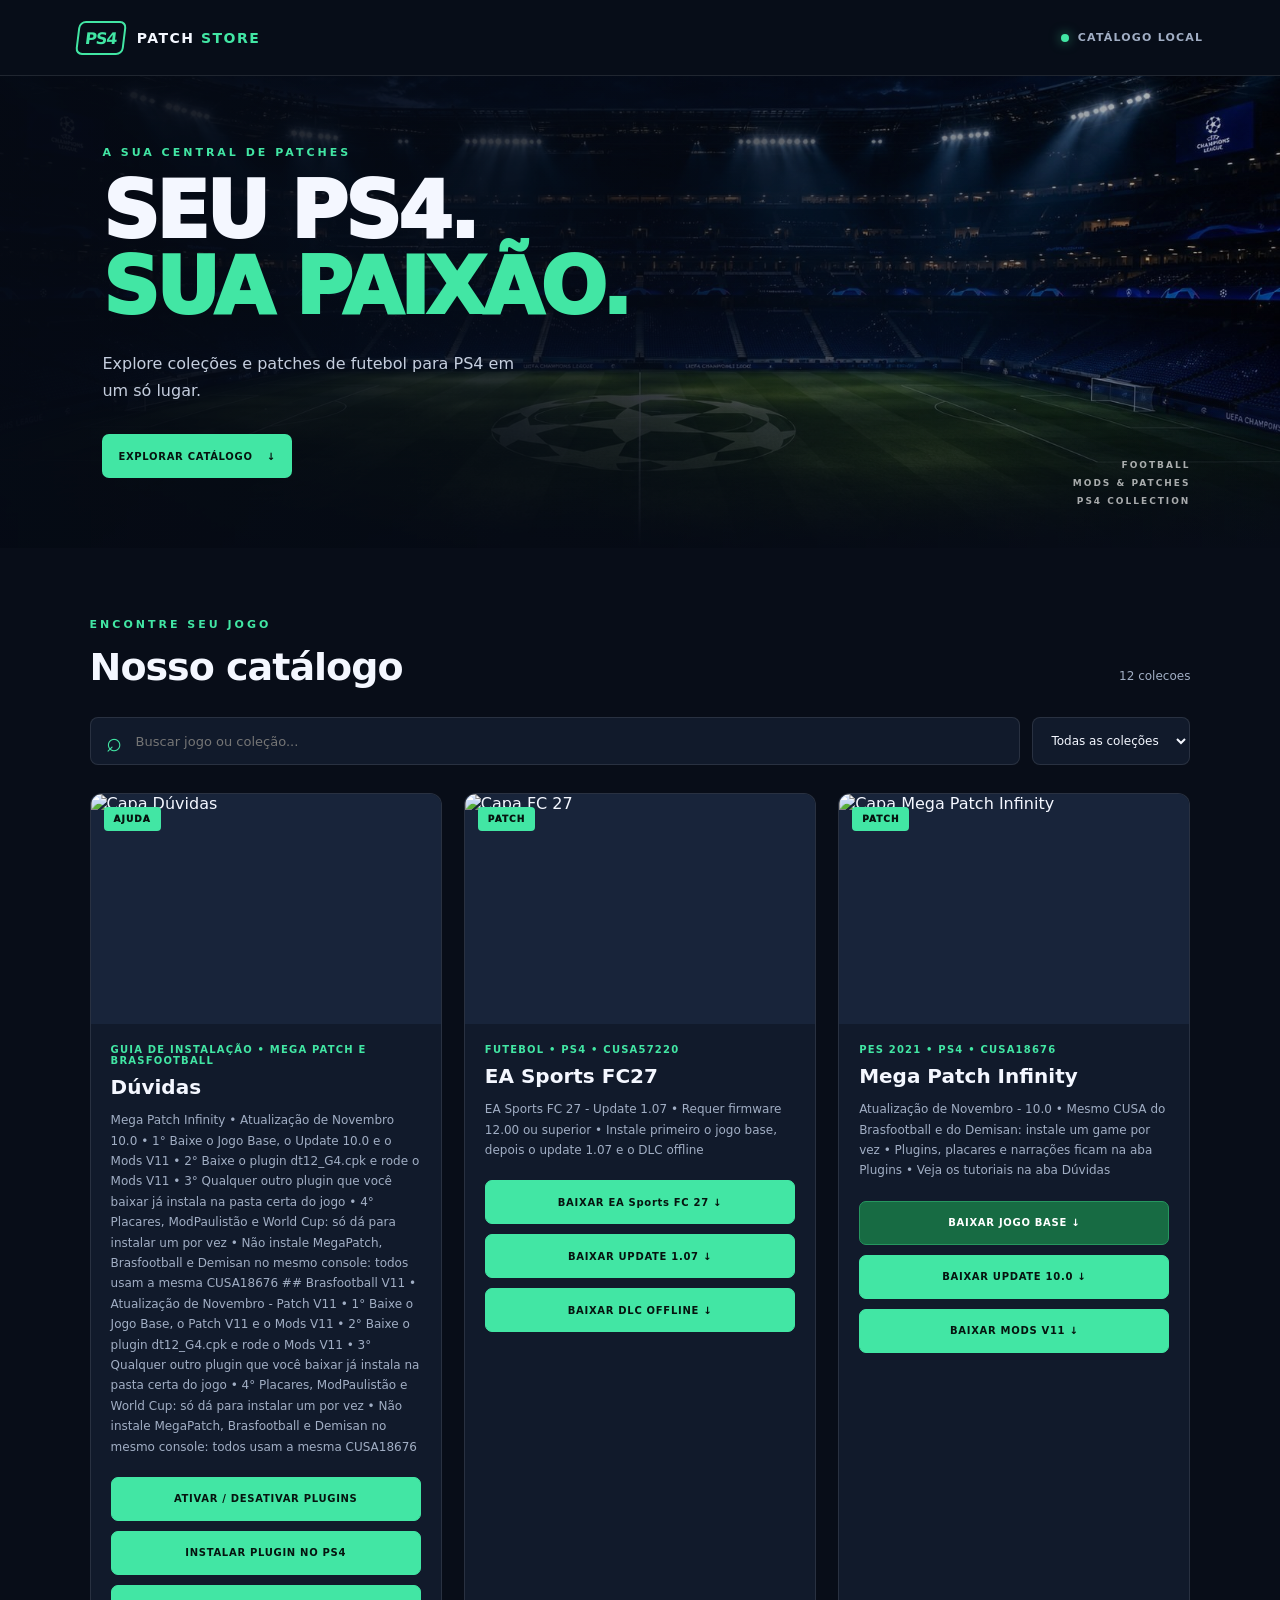
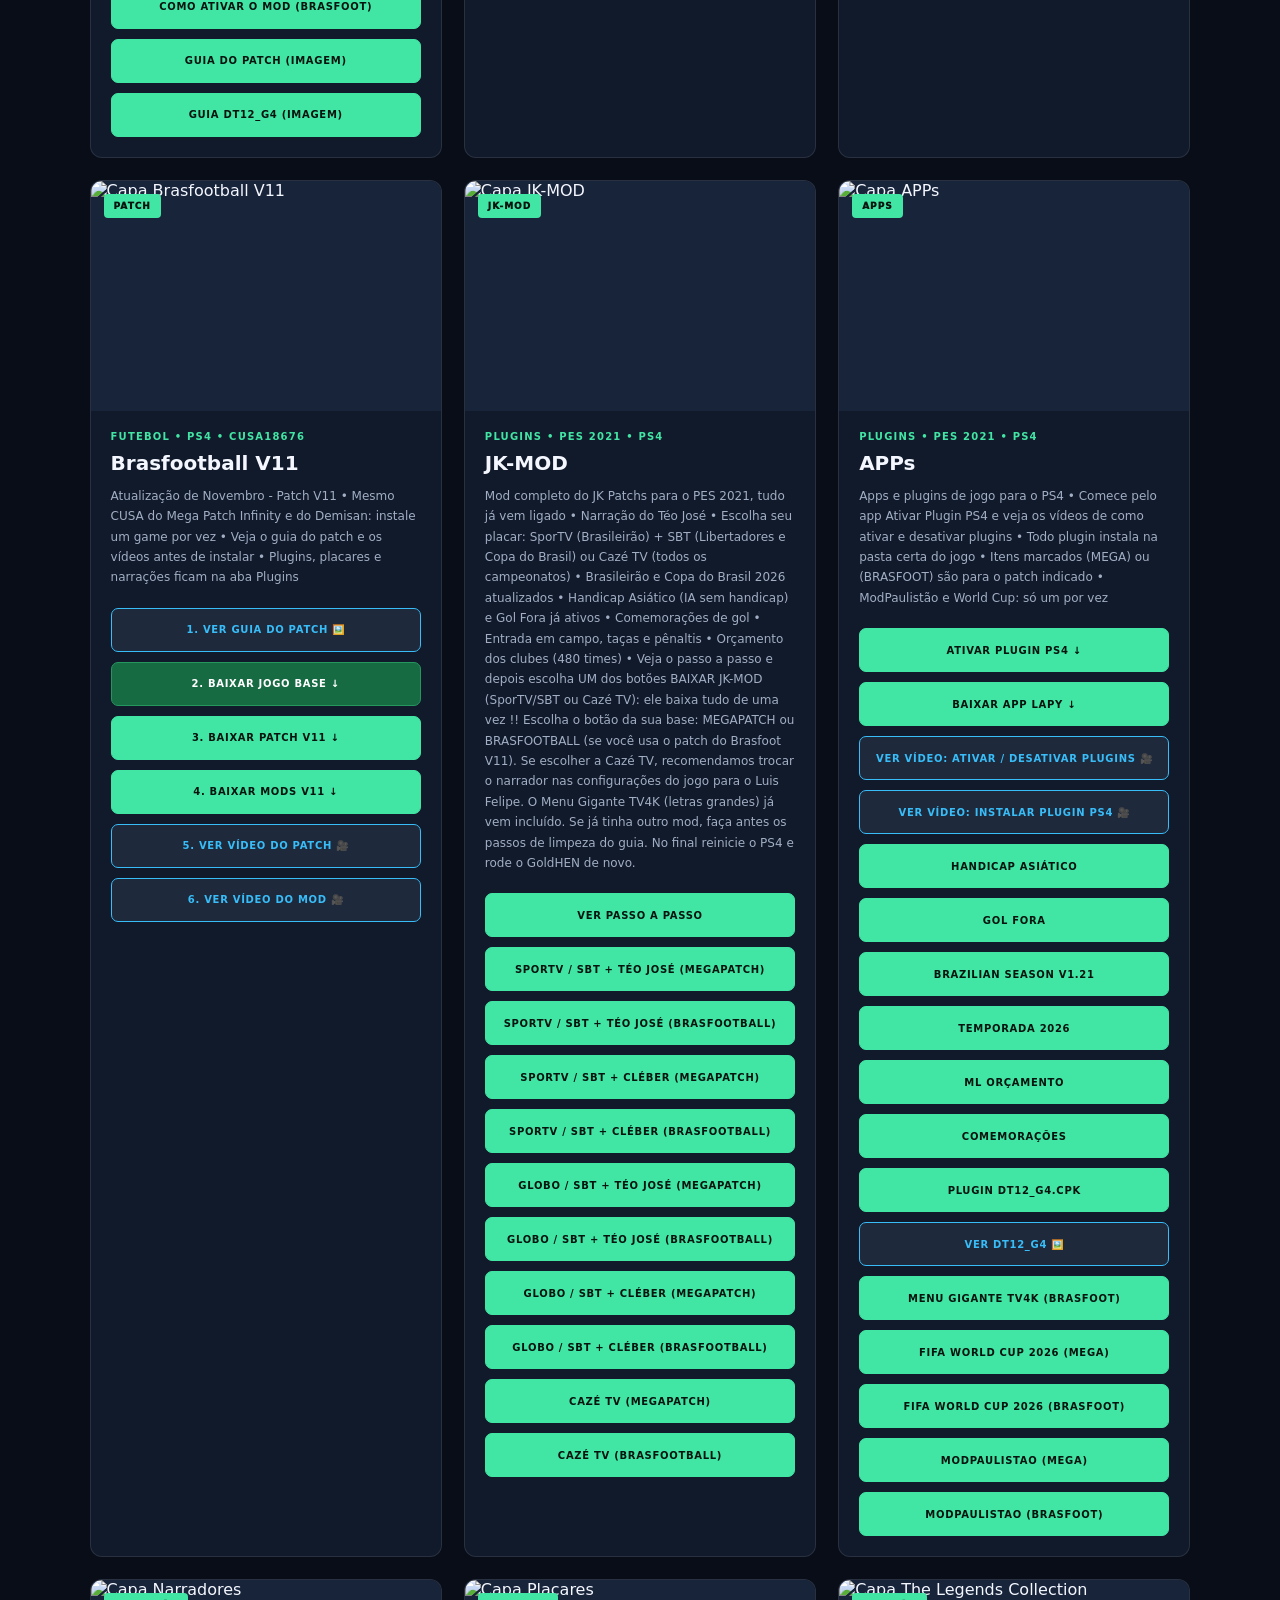
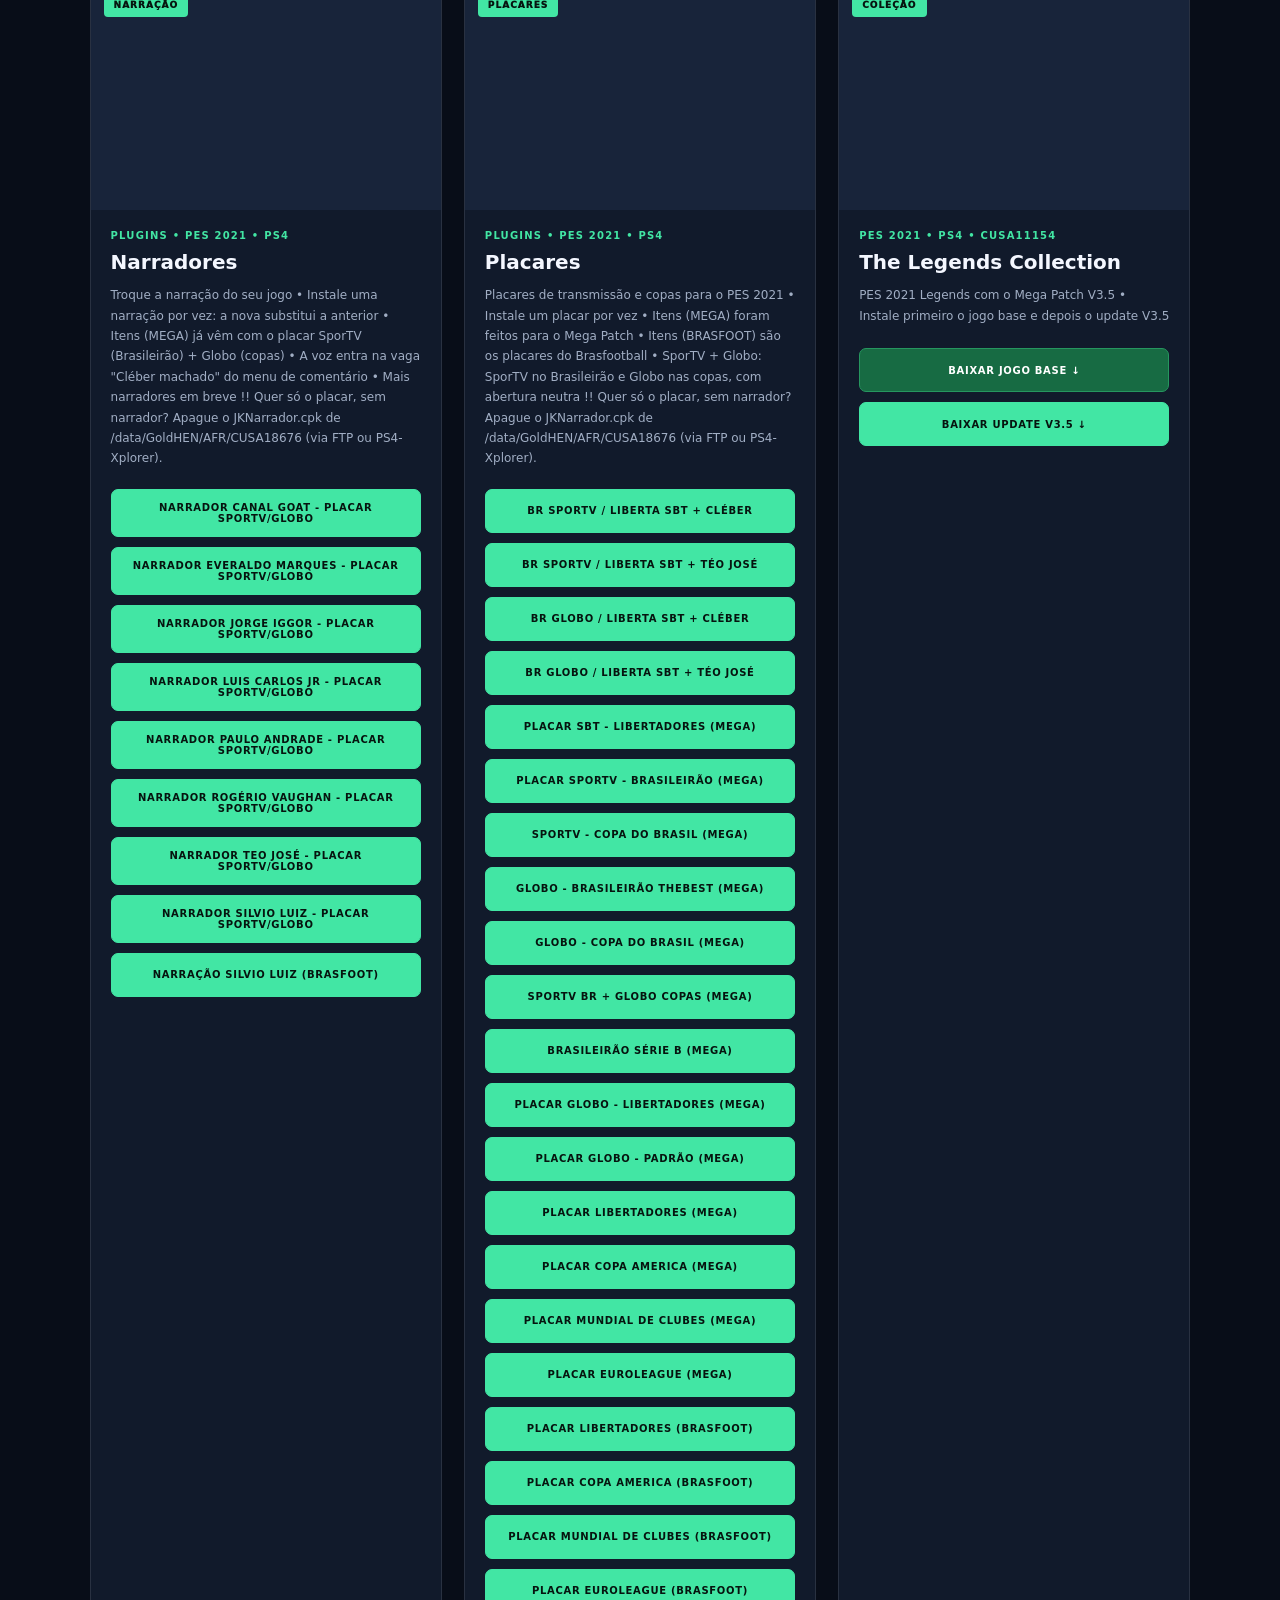
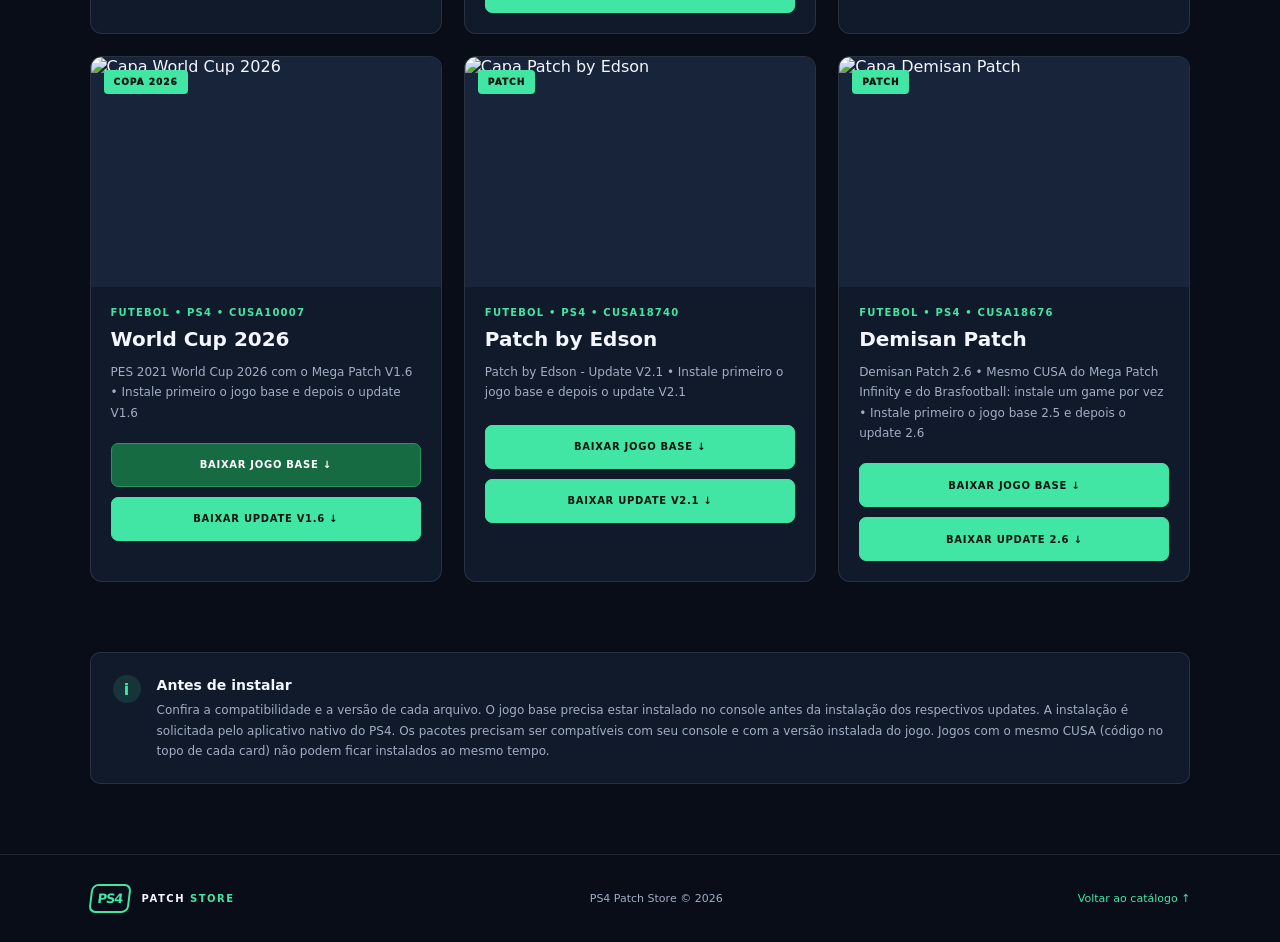
==== commit 893178f3: "Update index.html" ====
--- a/image0/index.html
+++ b/image0/index.html
@@ -442,7 +442,7 @@
                 VER PASSO A PASSO
               </a>
 
-              <!-- BAIXAR JK-MOD - SPORTV / SBT + TÉO JOSÉ (MEGAPATCH) -->
+              <!-- SPORTV / SBT + TÉO JOSÉ (MEGAPATCH) -->
               <a
                 class="download-button"
                 href="https://pub-c6518eb1477949a58d959f5a769703d1.r2.dev/APP-PS4/JK/afr.prx"
@@ -451,10 +451,10 @@
                 data-dest="/data/GoldHEN/plugins"
                 data-name="JK-MOD - Mod completo"
               >
-                BAIXAR JK-MOD - SPORTV / SBT + TÉO JOSÉ (MEGAPATCH)
-              </a>
-
-              <!-- BAIXAR JK-MOD - SPORTV / SBT + TÉO JOSÉ (BRASFOOTBALL) -->
+                SPORTV / SBT + TÉO JOSÉ (MEGAPATCH)
+              </a>
+
+              <!-- SPORTV / SBT + TÉO JOSÉ (BRASFOOTBALL) -->
               <a
                 class="download-button"
                 href="https://pub-c6518eb1477949a58d959f5a769703d1.r2.dev/APP-PS4/JK/afr.prx"
@@ -463,10 +463,10 @@
                 data-dest="/data/GoldHEN/plugins"
                 data-name="JK-MOD - Mod completo"
               >
-                BAIXAR JK-MOD - SPORTV / SBT + TÉO JOSÉ (BRASFOOTBALL)
-              </a>
-
-              <!-- BAIXAR JK-MOD - SPORTV / SBT + CLÉBER (MEGAPATCH) -->
+                SPORTV / SBT + TÉO JOSÉ (BRASFOOTBALL)
+              </a>
+
+              <!-- SPORTV / SBT + CLÉBER (MEGAPATCH) -->
               <a
                 class="download-button"
                 href="https://pub-c6518eb1477949a58d959f5a769703d1.r2.dev/APP-PS4/JK/afr.prx"
@@ -475,10 +475,10 @@
                 data-dest="/data/GoldHEN/plugins"
                 data-name="JK-MOD - Mod completo"
               >
-                BAIXAR JK-MOD - SPORTV / SBT + CLÉBER (MEGAPATCH)
-              </a>
-
-              <!-- BAIXAR JK-MOD - SPORTV / SBT + CLÉBER (BRASFOOTBALL) -->
+                SPORTV / SBT + CLÉBER (MEGAPATCH)
+              </a>
+
+              <!-- SPORTV / SBT + CLÉBER (BRASFOOTBALL) -->
               <a
                 class="download-button"
                 href="https://pub-c6518eb1477949a58d959f5a769703d1.r2.dev/APP-PS4/JK/afr.prx"
@@ -487,10 +487,10 @@
                 data-dest="/data/GoldHEN/plugins"
                 data-name="JK-MOD - Mod completo"
               >
-                BAIXAR JK-MOD - SPORTV / SBT + CLÉBER (BRASFOOTBALL)
-              </a>
-
-              <!-- BAIXAR JK-MOD - GLOBO / SBT + TÉO JOSÉ (MEGAPATCH) -->
+                SPORTV / SBT + CLÉBER (BRASFOOTBALL)
+              </a>
+
+              <!-- GLOBO / SBT + TÉO JOSÉ (MEGAPATCH) -->
               <a
                 class="download-button"
                 href="https://pub-c6518eb1477949a58d959f5a769703d1.r2.dev/APP-PS4/JK/afr.prx"
@@ -499,10 +499,10 @@
                 data-dest="/data/GoldHEN/plugins"
                 data-name="JK-MOD - Mod completo"
               >
-                BAIXAR JK-MOD - GLOBO / SBT + TÉO JOSÉ (MEGAPATCH)
-              </a>
-
-              <!-- BAIXAR JK-MOD - GLOBO / SBT + TÉO JOSÉ (BRASFOOTBALL) -->
+                GLOBO / SBT + TÉO JOSÉ (MEGAPATCH)
+              </a>
+
+              <!-- GLOBO / SBT + TÉO JOSÉ (BRASFOOTBALL) -->
               <a
                 class="download-button"
                 href="https://pub-c6518eb1477949a58d959f5a769703d1.r2.dev/APP-PS4/JK/afr.prx"
@@ -511,10 +511,10 @@
                 data-dest="/data/GoldHEN/plugins"
                 data-name="JK-MOD - Mod completo"
               >
-                BAIXAR JK-MOD - GLOBO / SBT + TÉO JOSÉ (BRASFOOTBALL)
-              </a>
-
-              <!-- BAIXAR JK-MOD - GLOBO / SBT + CLÉBER (MEGAPATCH) -->
+                GLOBO / SBT + TÉO JOSÉ (BRASFOOTBALL)
+              </a>
+
+              <!-- GLOBO / SBT + CLÉBER (MEGAPATCH) -->
               <a
                 class="download-button"
                 href="https://pub-c6518eb1477949a58d959f5a769703d1.r2.dev/APP-PS4/JK/afr.prx"
@@ -523,10 +523,10 @@
                 data-dest="/data/GoldHEN/plugins"
                 data-name="JK-MOD - Mod completo"
               >
-                BAIXAR JK-MOD - GLOBO / SBT + CLÉBER (MEGAPATCH)
-              </a>
-
-              <!-- BAIXAR JK-MOD - GLOBO / SBT + CLÉBER (BRASFOOTBALL) -->
+                GLOBO / SBT + CLÉBER (MEGAPATCH)
+              </a>
+
+              <!-- GLOBO / SBT + CLÉBER (BRASFOOTBALL) -->
               <a
                 class="download-button"
                 href="https://pub-c6518eb1477949a58d959f5a769703d1.r2.dev/APP-PS4/JK/afr.prx"
@@ -535,10 +535,10 @@
                 data-dest="/data/GoldHEN/plugins"
                 data-name="JK-MOD - Mod completo"
               >
-                BAIXAR JK-MOD - GLOBO / SBT + CLÉBER (BRASFOOTBALL)
-              </a>
-
-              <!-- BAIXAR JK-MOD - CAZÉ TV (MEGAPATCH) -->
+                GLOBO / SBT + CLÉBER (BRASFOOTBALL)
+              </a>
+
+              <!-- CAZÉ TV (MEGAPATCH) -->
               <a
                 class="download-button"
                 href="https://pub-c6518eb1477949a58d959f5a769703d1.r2.dev/APP-PS4/JK/afr.prx"
@@ -547,10 +547,10 @@
                 data-dest="/data/GoldHEN/plugins"
                 data-name="JK-MOD - Mod completo"
               >
-                BAIXAR JK-MOD - CAZÉ TV (MEGAPATCH)
-              </a>
-
-              <!-- BAIXAR JK-MOD - CAZÉ TV (BRASFOOTBALL) -->
+                CAZÉ TV (MEGAPATCH)
+              </a>
+
+              <!-- CAZÉ TV (BRASFOOTBALL) -->
               <a
                 class="download-button"
                 href="https://pub-c6518eb1477949a58d959f5a769703d1.r2.dev/APP-PS4/JK/afr.prx"
@@ -559,7 +559,7 @@
                 data-dest="/data/GoldHEN/plugins"
                 data-name="JK-MOD - Mod completo"
               >
-                BAIXAR JK-MOD - CAZÉ TV (BRASFOOTBALL)
+                CAZÉ TV (BRASFOOTBALL)
               </a>
 
 
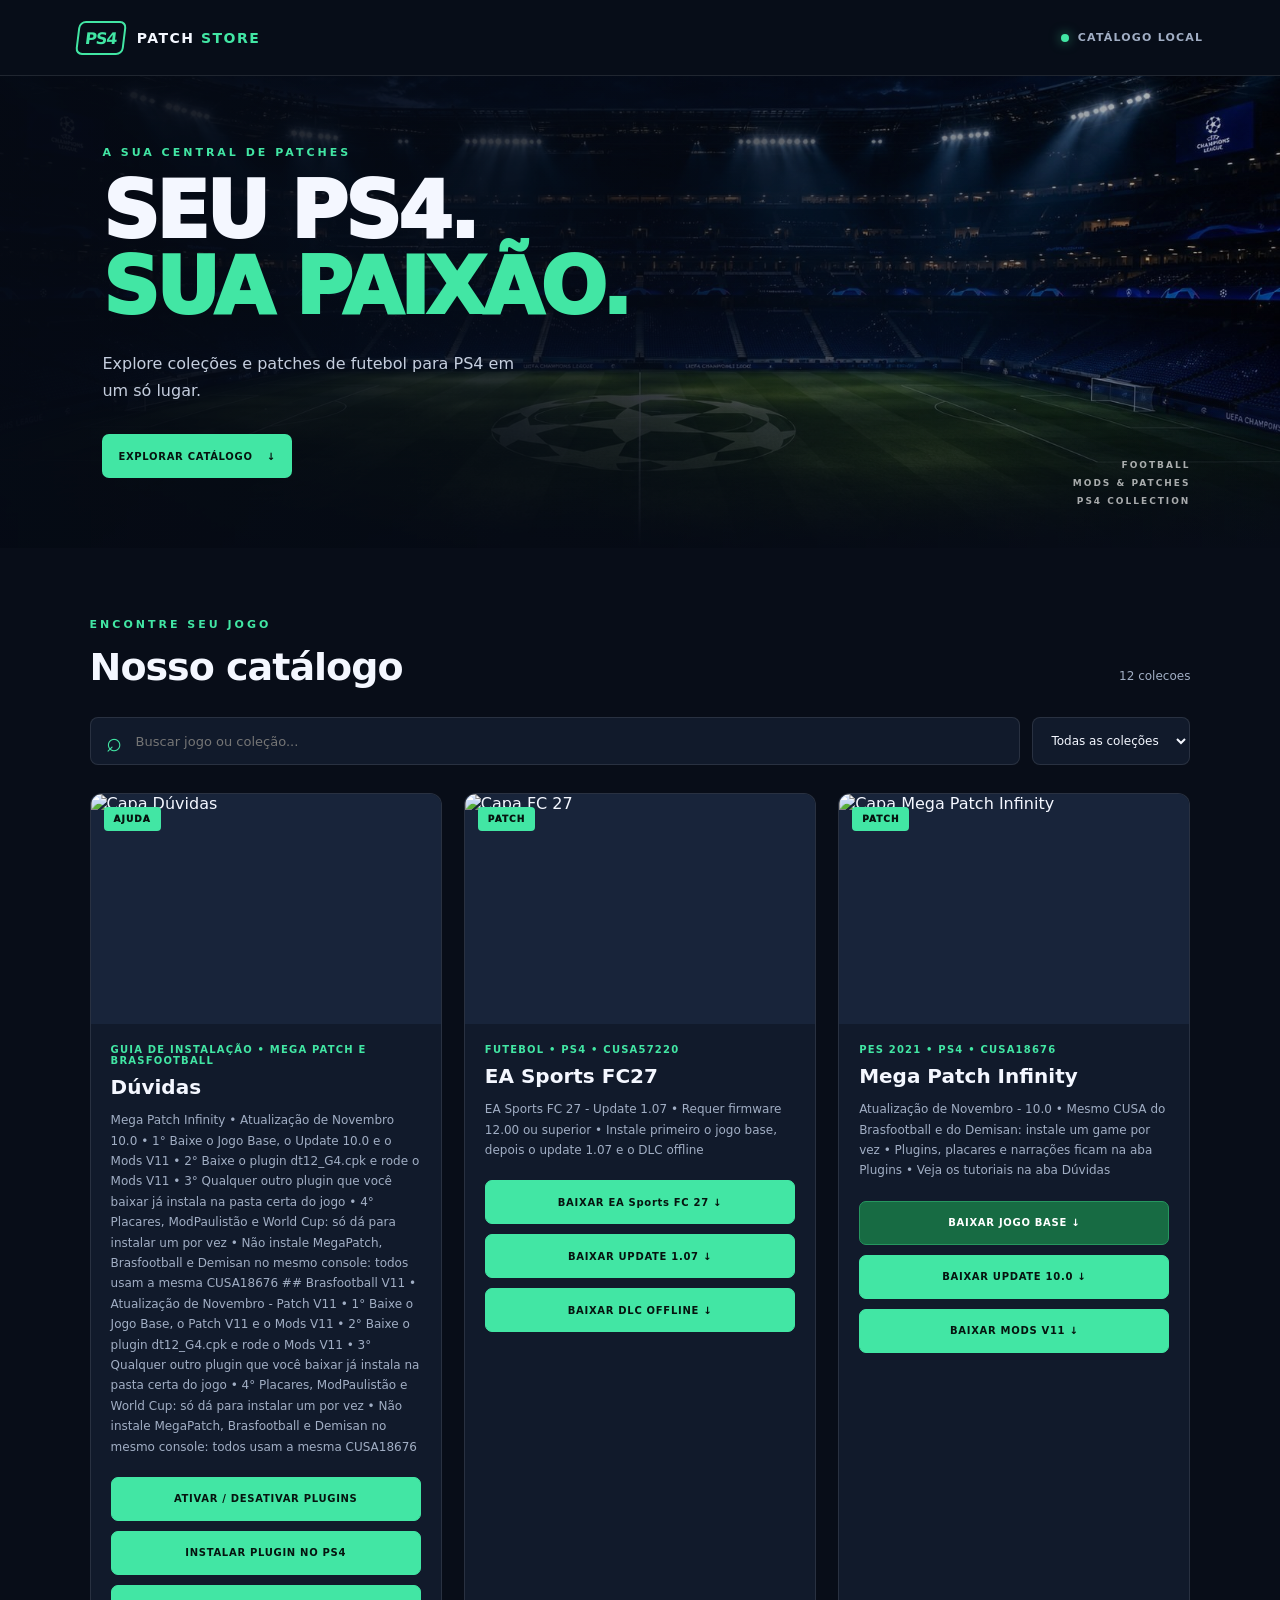
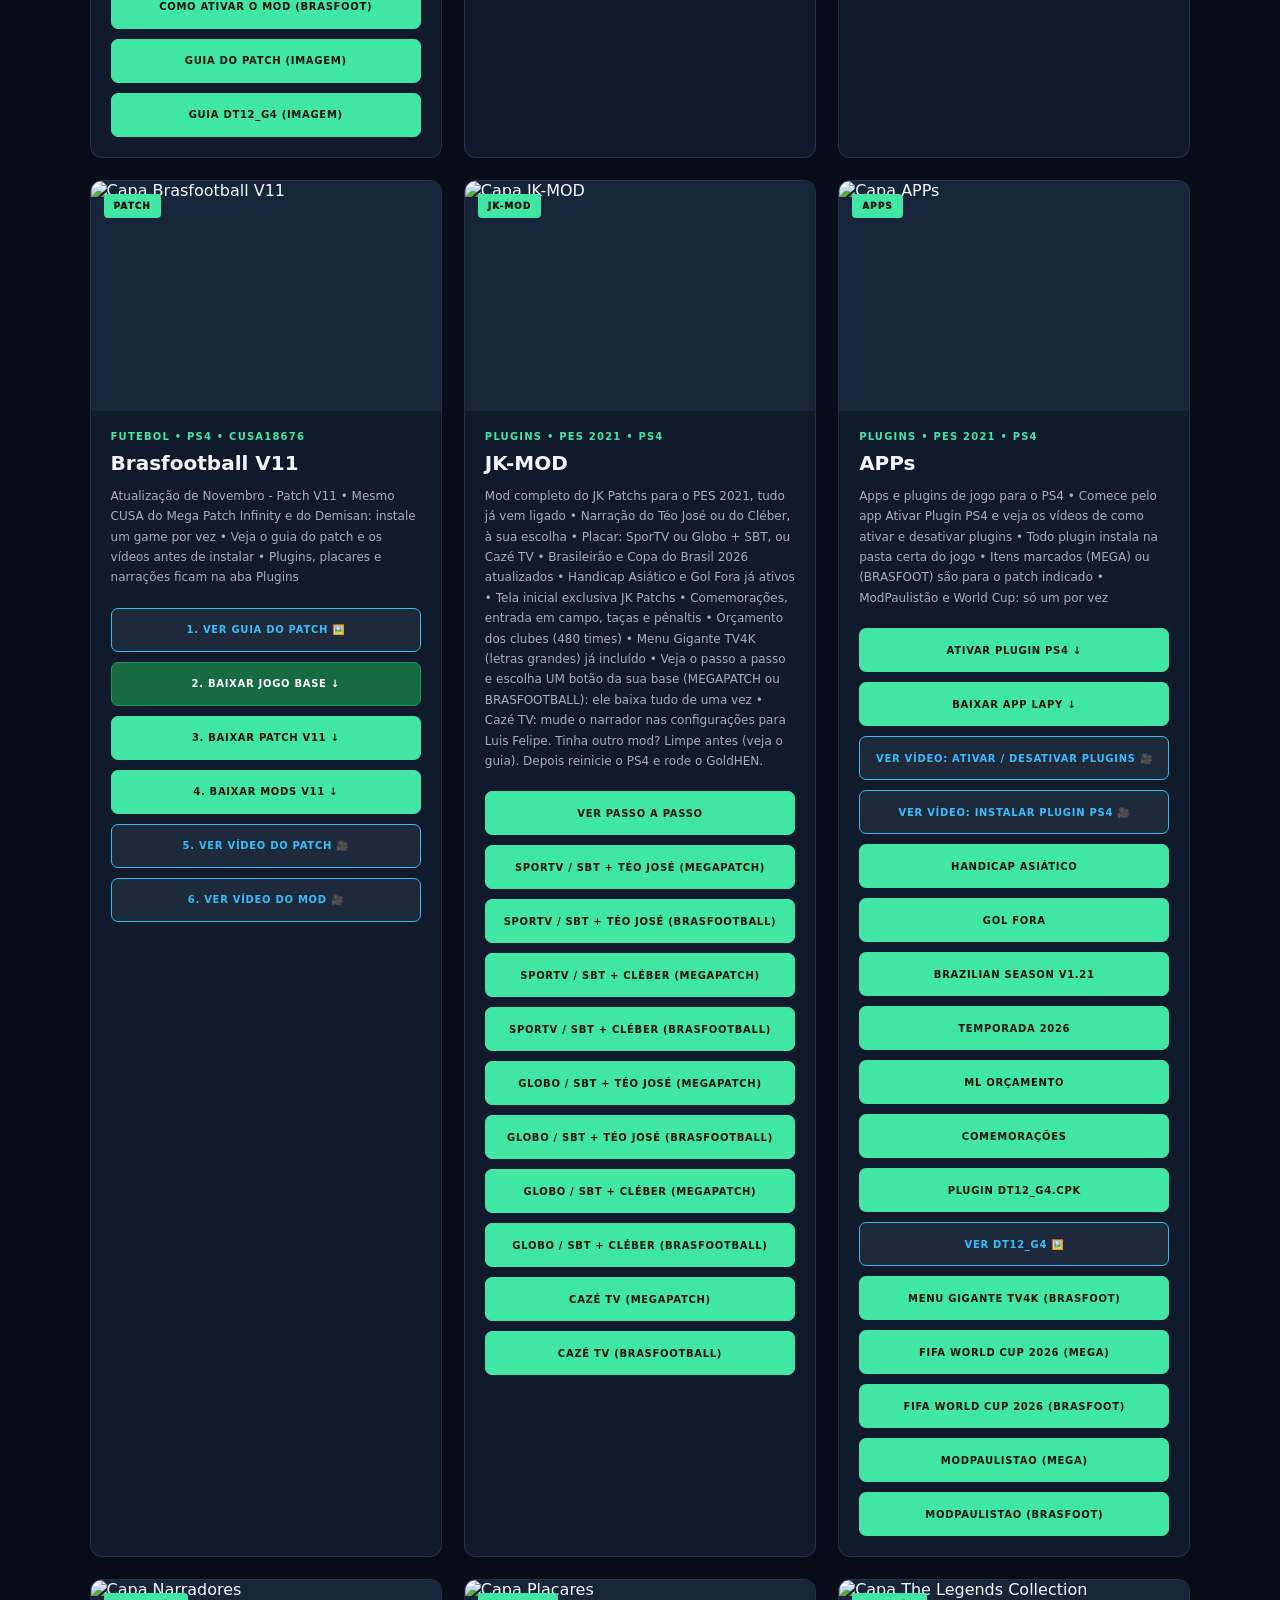
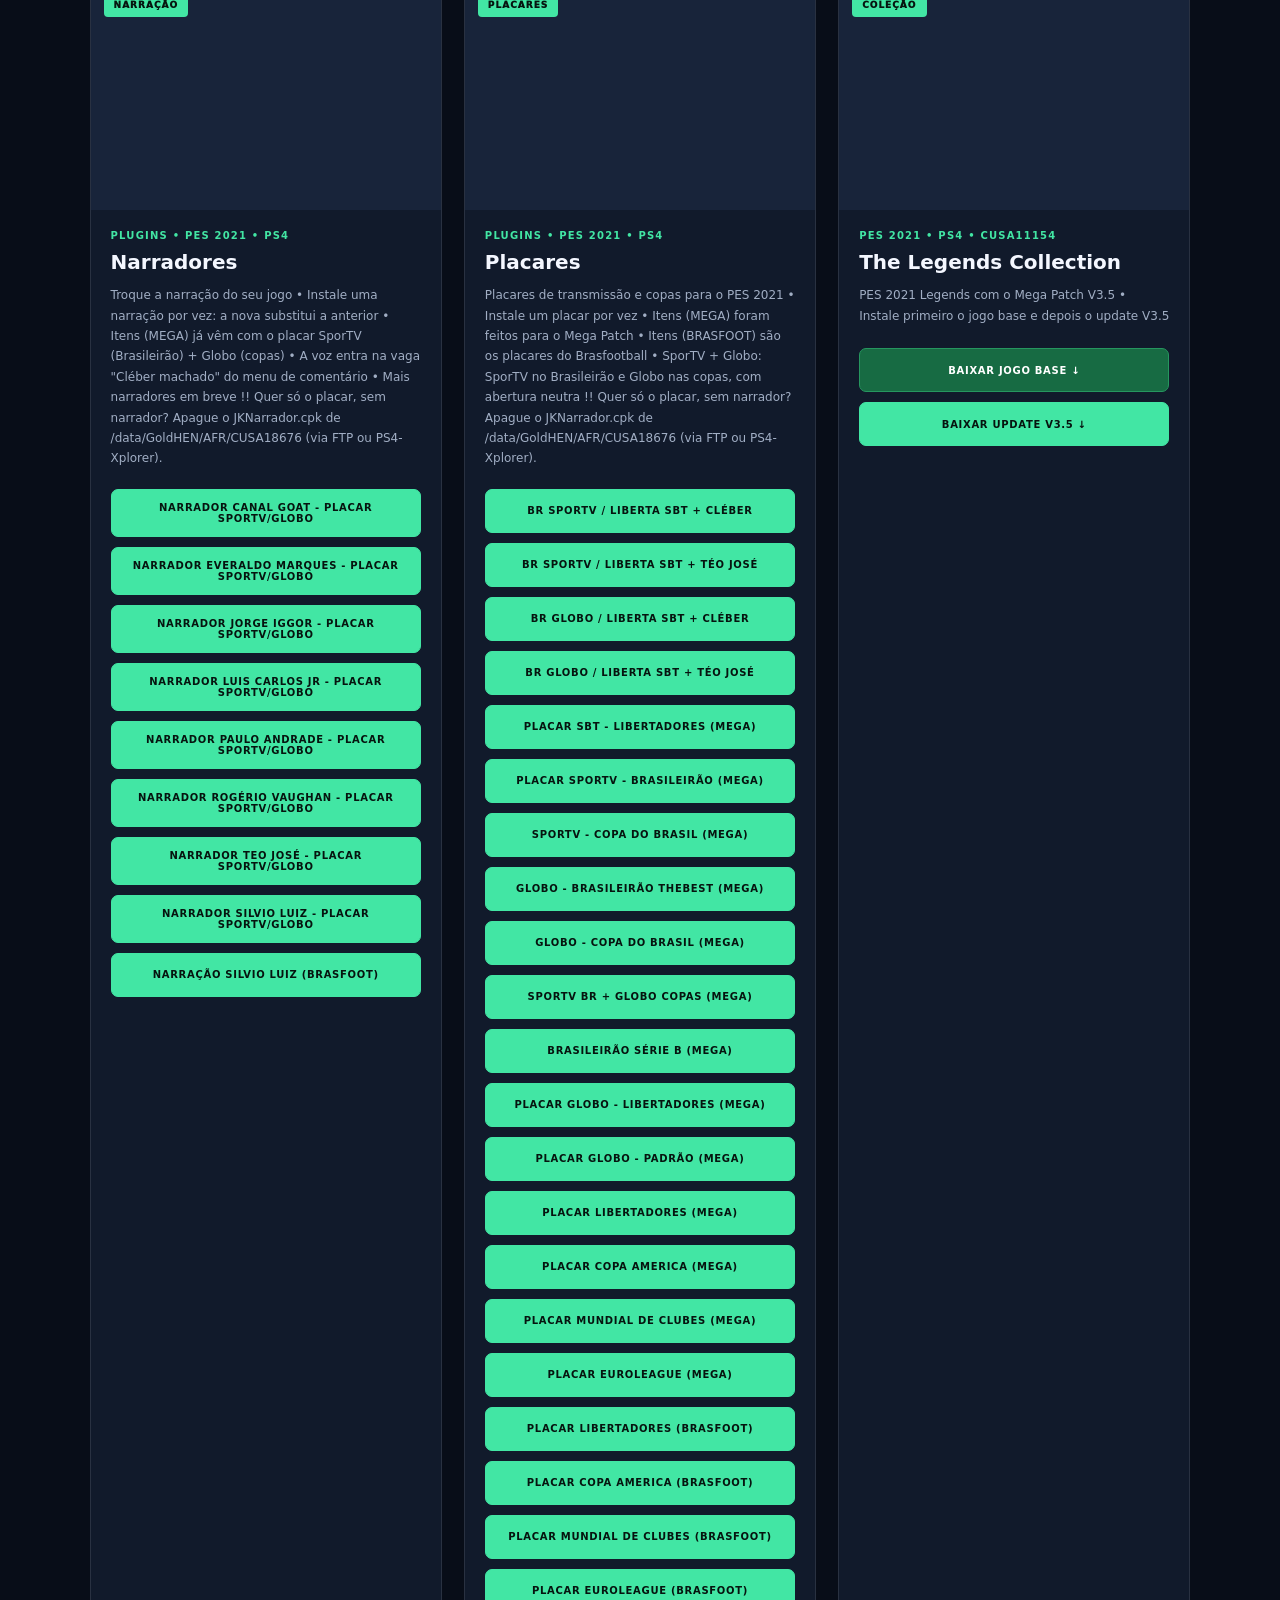
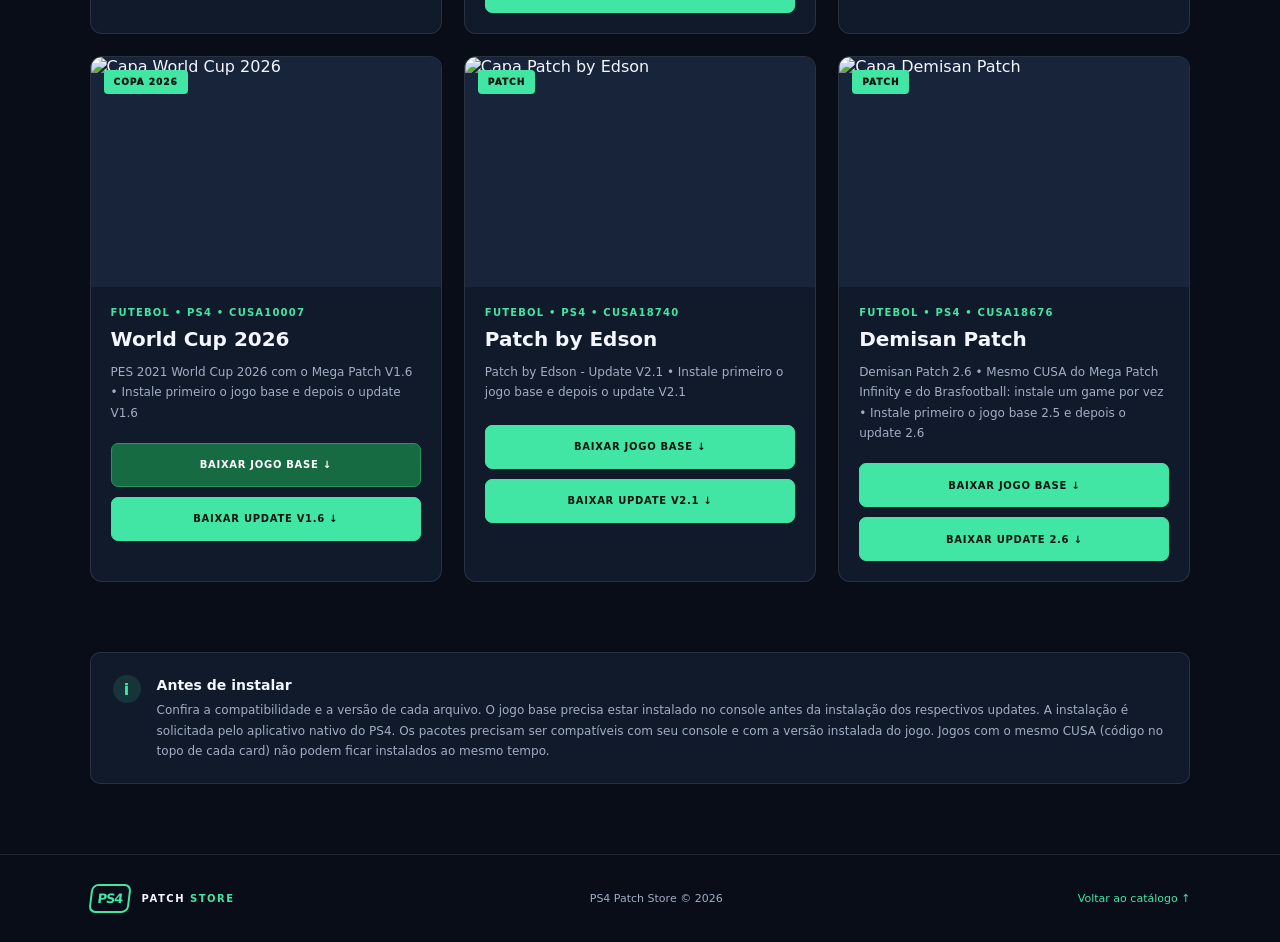
==== commit 0d9eefbd: "Update JK-MOD description and HTML structure" ====
--- a/image0/index.html
+++ b/image0/index.html
@@ -428,7 +428,7 @@
             <h3>JK-MOD</h3>
 
             <p class="card-description">
-              Mod completo do JK Patchs para o PES 2021, tudo já vem ligado • Narração do Téo José • Escolha seu placar: SporTV (Brasileirão) + SBT (Libertadores e Copa do Brasil) ou Cazé TV (todos os campeonatos) • Brasileirão e Copa do Brasil 2026 atualizados • Handicap Asiático (IA sem handicap) e Gol Fora já ativos • Comemorações de gol • Entrada em campo, taças e pênaltis • Orçamento dos clubes (480 times) • Veja o passo a passo e depois escolha UM dos botões BAIXAR JK-MOD (SporTV/SBT ou Cazé TV): ele baixa tudo de uma vez !! Escolha o botão da sua base: MEGAPATCH ou BRASFOOTBALL (se você usa o patch do Brasfoot V11). Se escolher a Cazé TV, recomendamos trocar o narrador nas configurações do jogo para o Luis Felipe. O Menu Gigante TV4K (letras grandes) já vem incluído. Se já tinha outro mod, faça antes os passos de limpeza do guia. No final reinicie o PS4 e rode o GoldHEN de novo.
+              Mod completo do JK Patchs para o PES 2021, tudo já vem ligado • Narração do Téo José ou do Cléber, à sua escolha • Placar: SporTV ou Globo + SBT, ou Cazé TV • Brasileirão e Copa do Brasil 2026 atualizados • Handicap Asiático e Gol Fora já ativos • Tela inicial exclusiva JK Patchs • Comemorações, entrada em campo, taças e pênaltis • Orçamento dos clubes (480 times) • Menu Gigante TV4K (letras grandes) já incluído • Veja o passo a passo e escolha UM botão da sua base (MEGAPATCH ou BRASFOOTBALL): ele baixa tudo de uma vez • Cazé TV: mude o narrador nas configurações para Luis Felipe. Tinha outro mod? Limpe antes (veja o guia). Depois reinicie o PS4 e rode o GoldHEN.
             </p>
 
             <div class="card-actions">
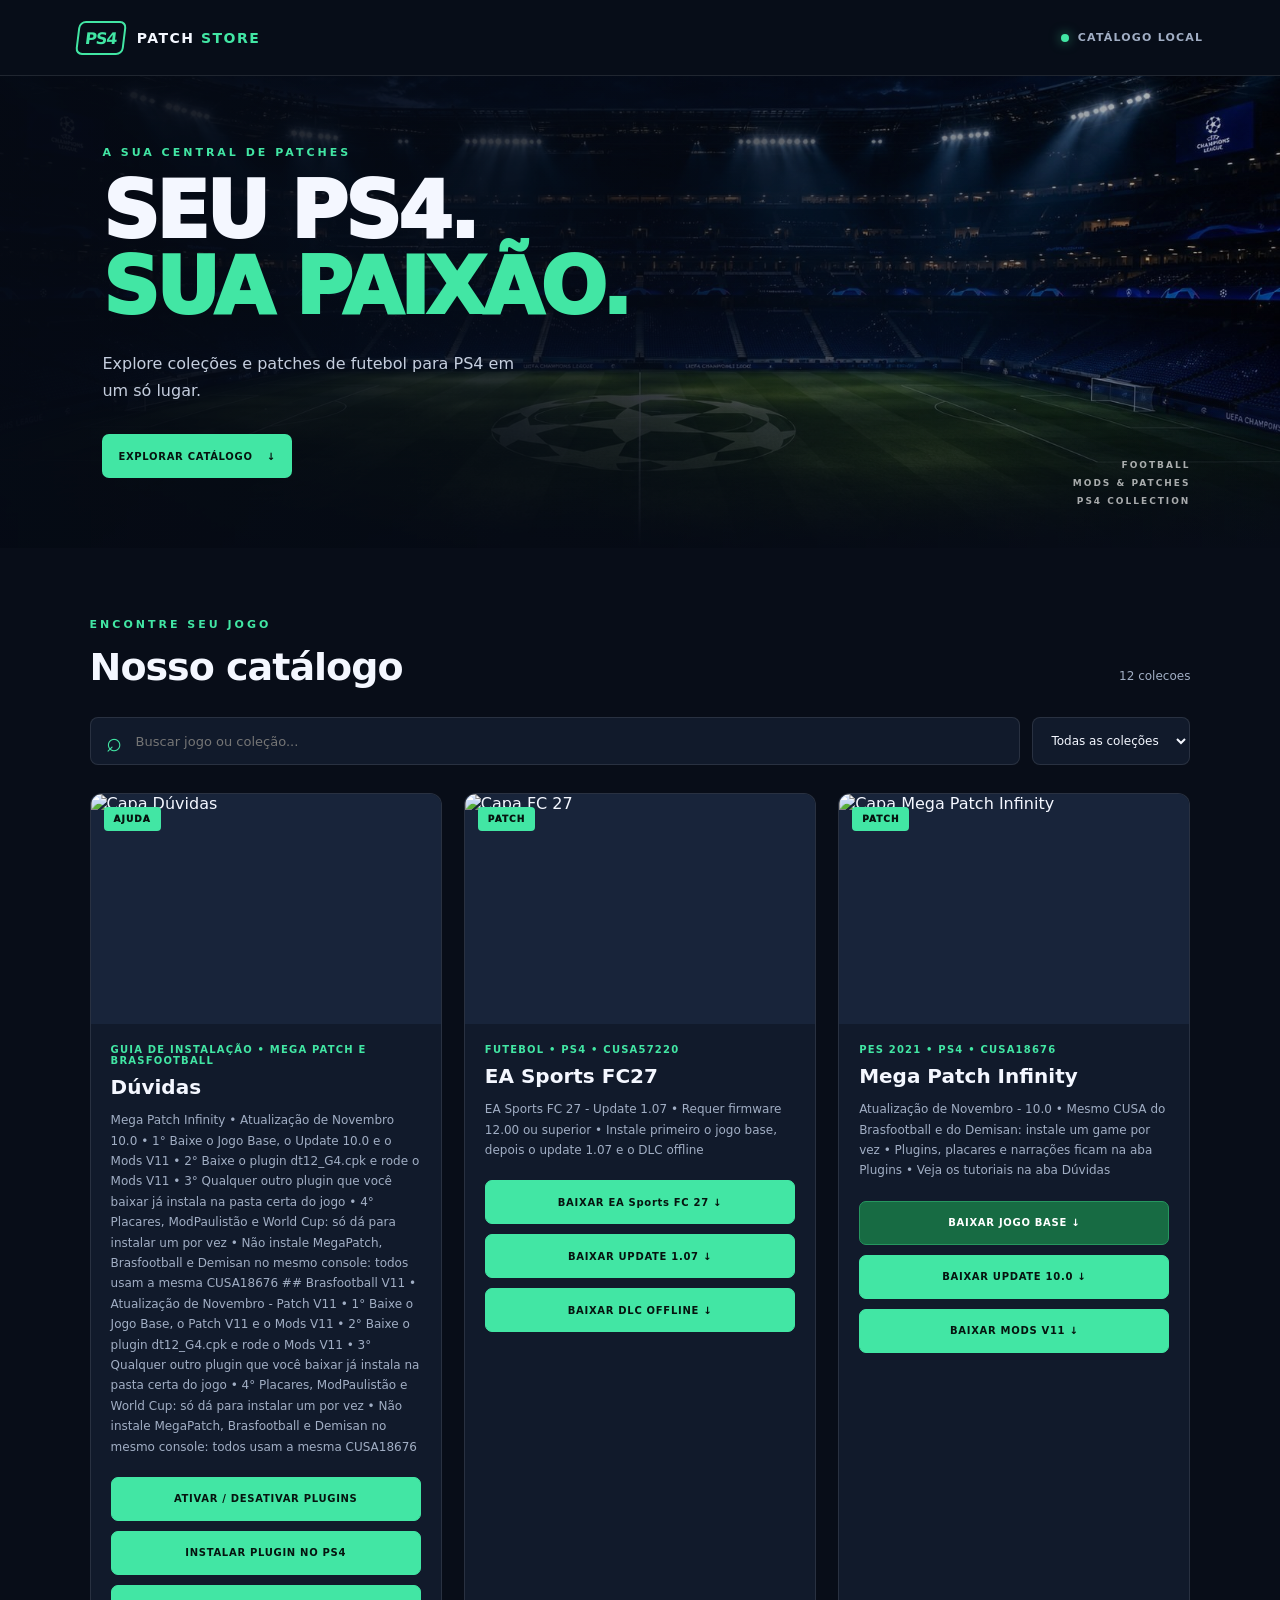
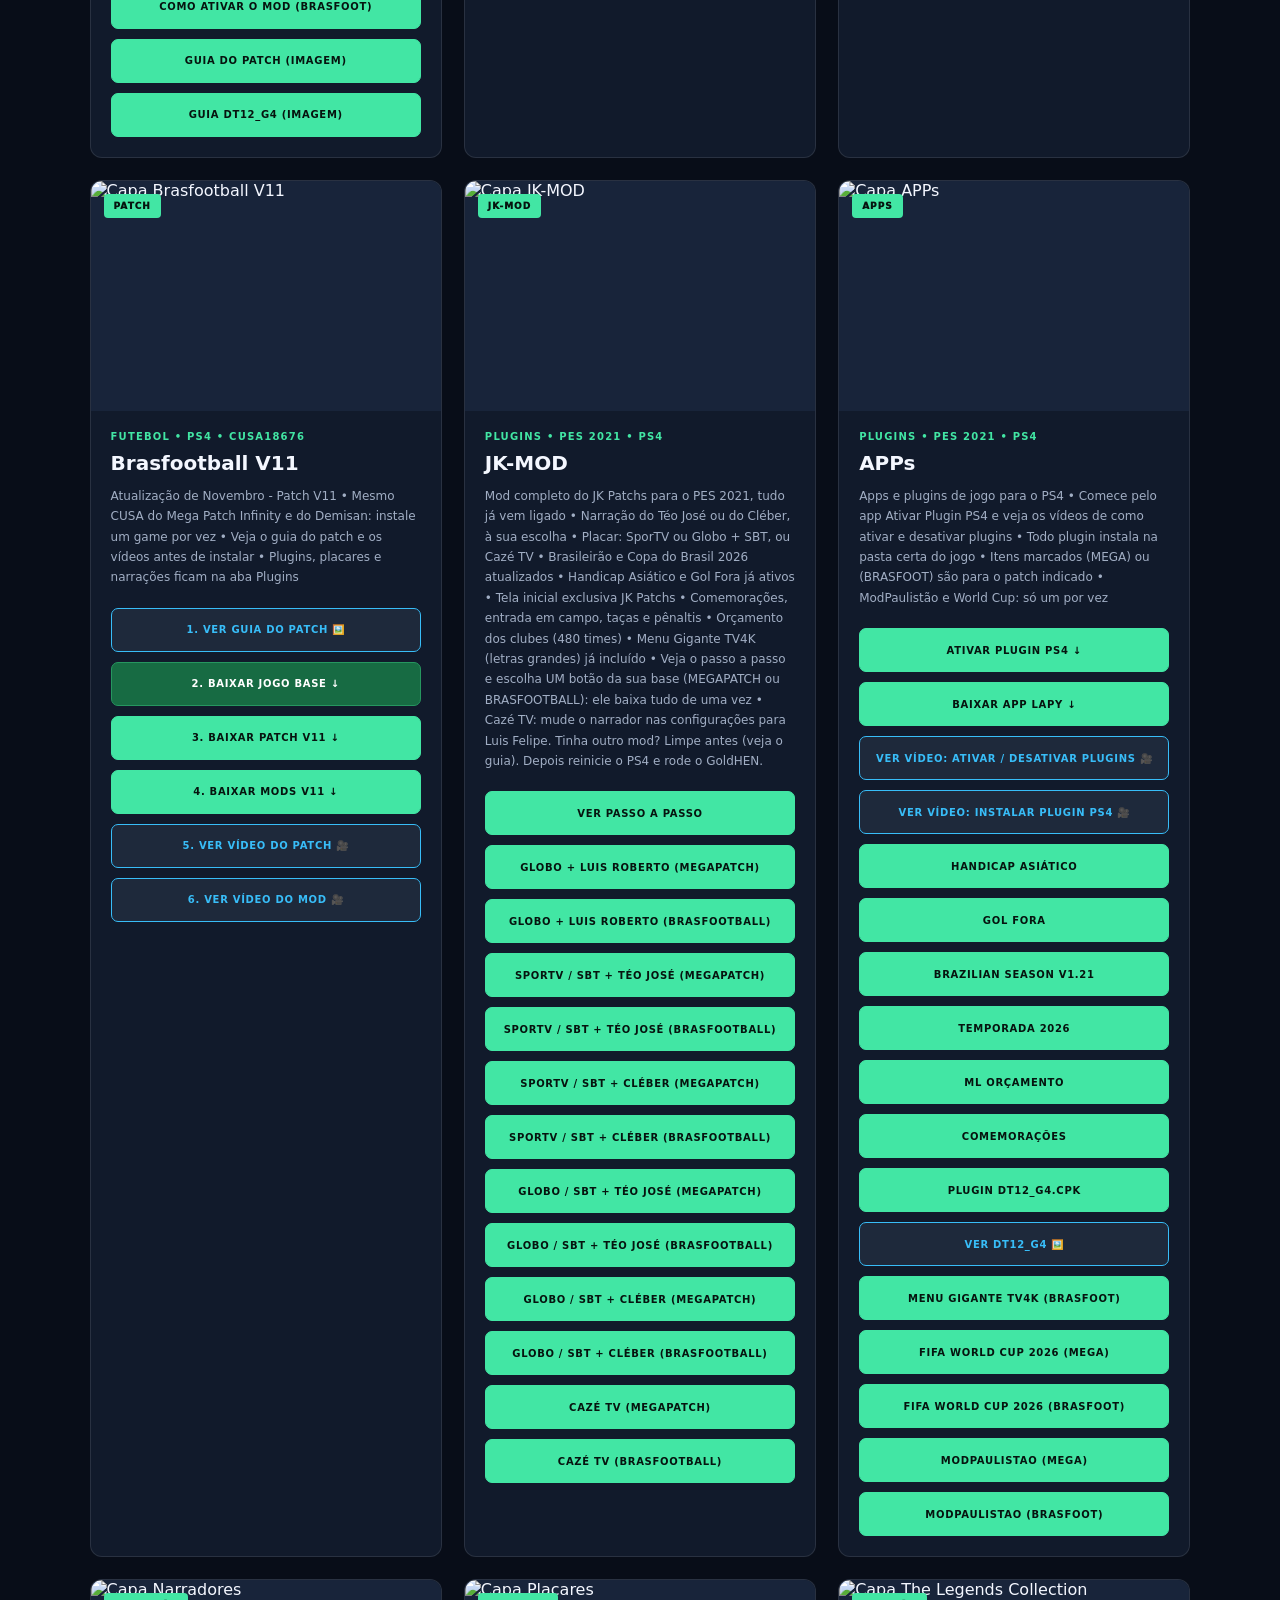
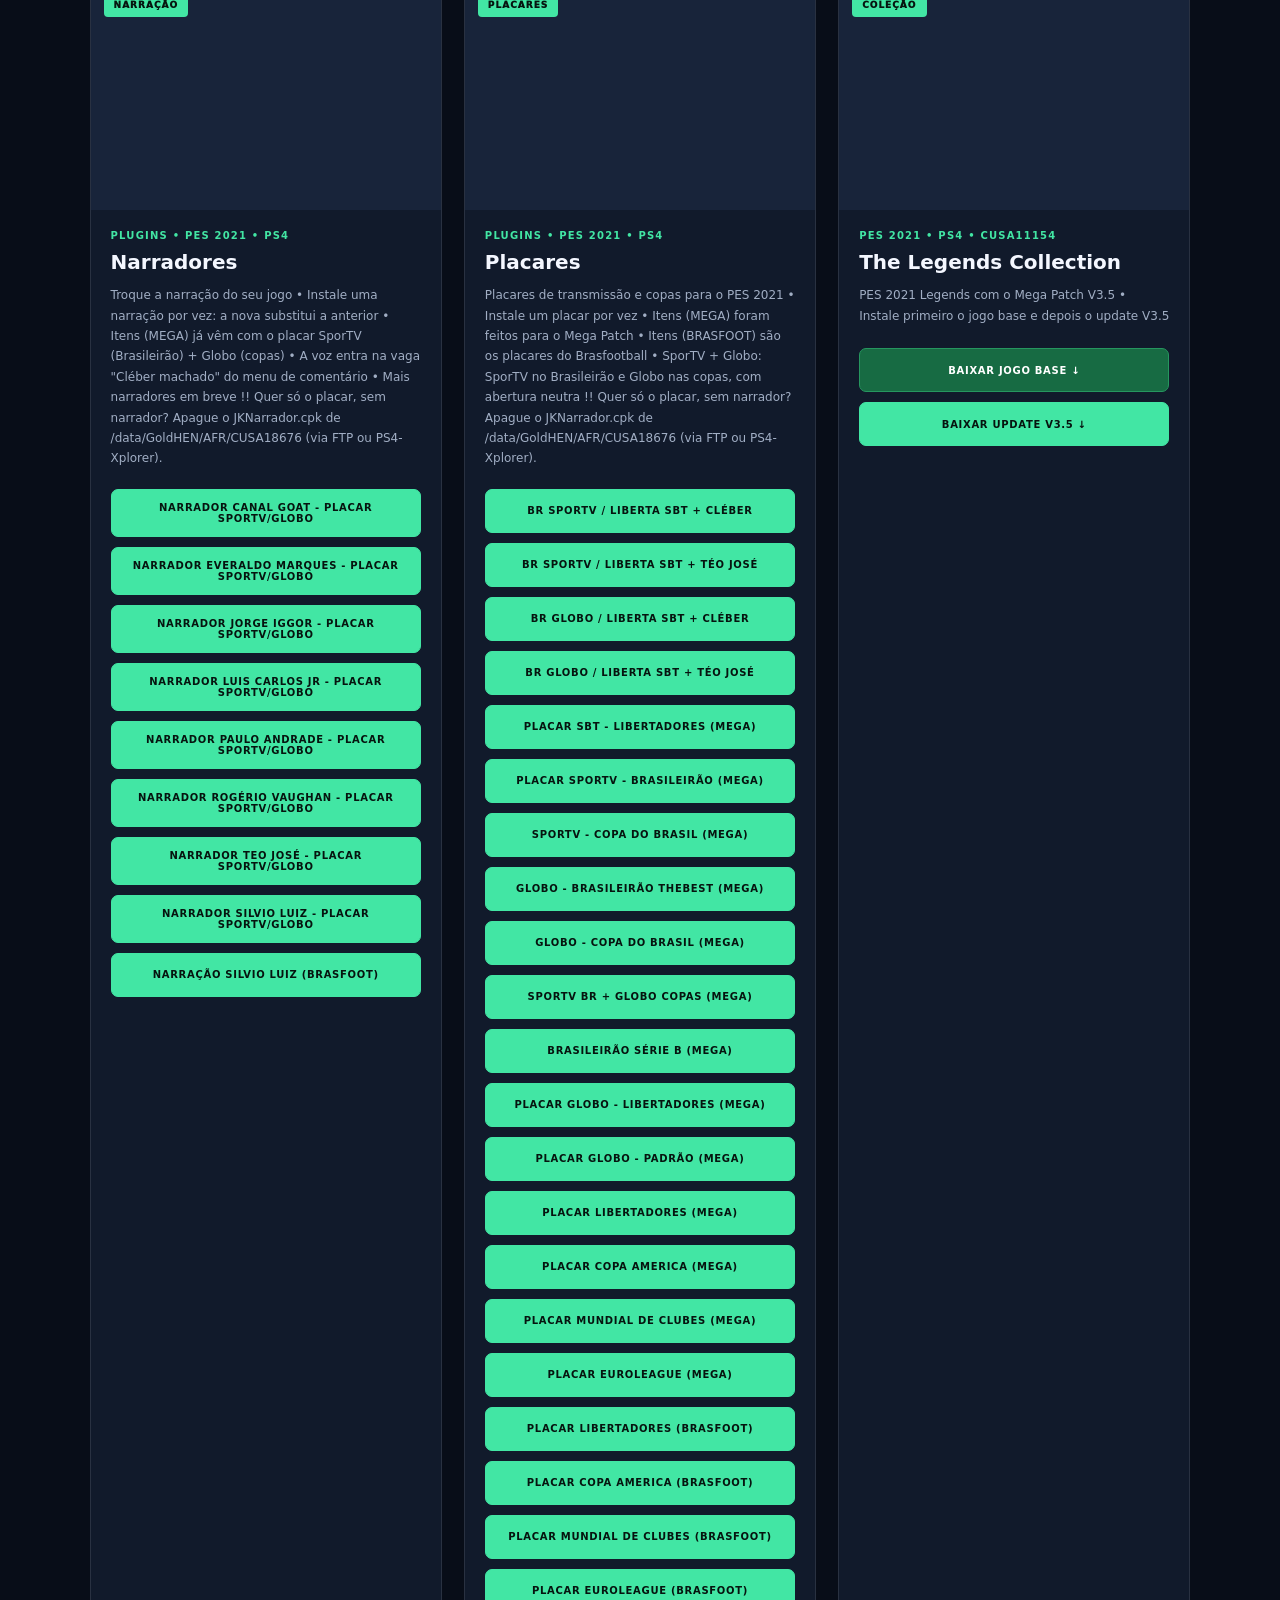
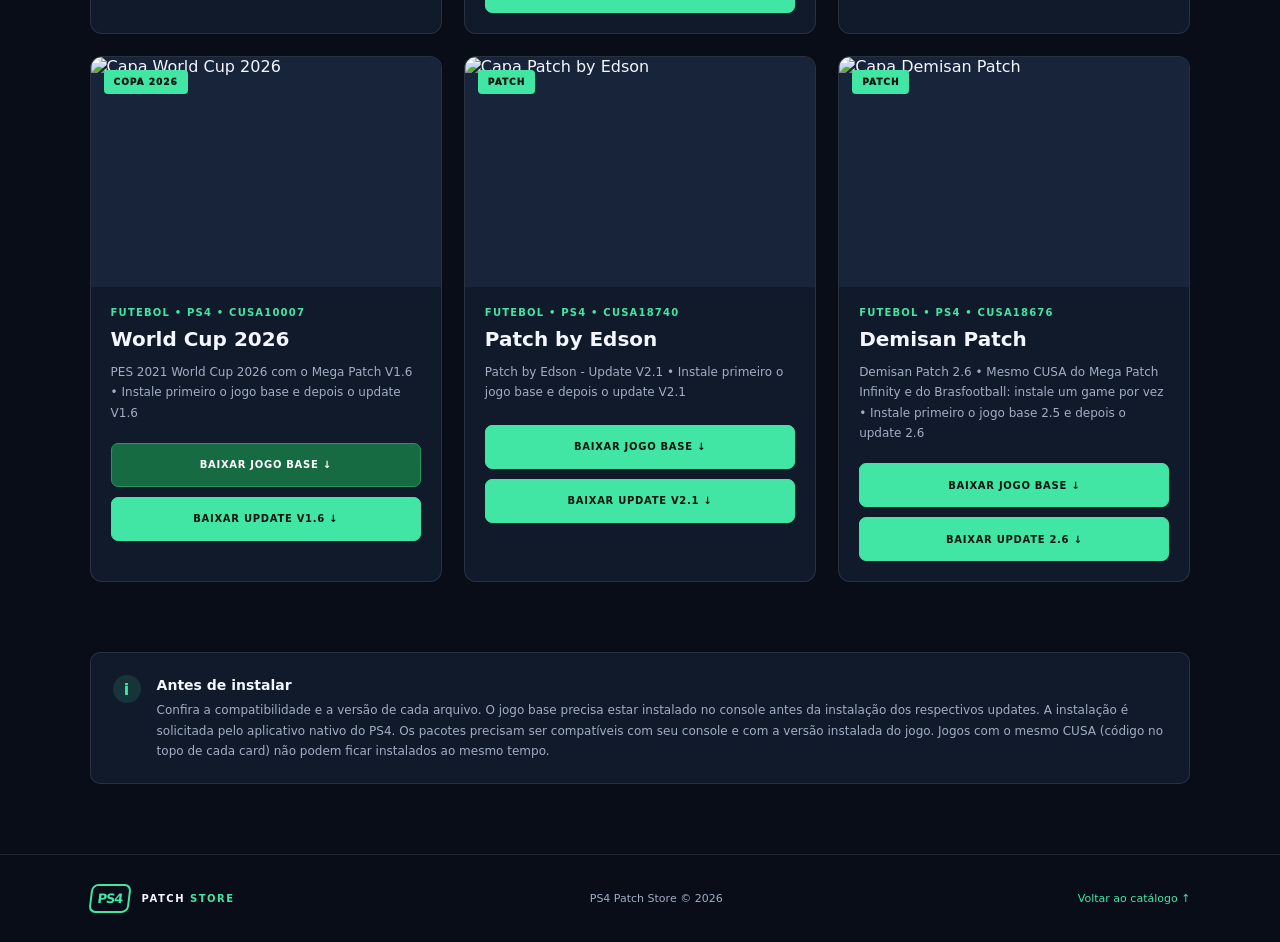
==== commit 37b7763d: "Update index.html" ====
--- a/image0/index.html
+++ b/image0/index.html
@@ -442,6 +442,30 @@
                 VER PASSO A PASSO
               </a>
 
+              <!-- GLOBO + LUIS ROBERTO (MEGAPATCH) -->
+              <a
+                class="download-button"
+                href="https://pub-c6518eb1477949a58d959f5a769703d1.r2.dev/APP-PS4/JK/afr.prx"
+                data-action="download"
+                data-extra="https://pub-c6518eb1477949a58d959f5a769703d1.r2.dev/APP-PS4/JK/season_2026.prx|https://pub-c6518eb1477949a58d959f5a769703d1.r2.dev/APP-PS4/JK/pes2026.prx|https://pub-c6518eb1477949a58d959f5a769703d1.r2.dev/APP-PS4/JK/pes21_pure_ai.prx|https://pub-c6518eb1477949a58d959f5a769703d1.r2.dev/APP-PS4/JK/pes21_gol_fora.prx|https://pub-c6518eb1477949a58d959f5a769703d1.r2.dev/APP-PS4/JK/brazilian_season_v121.prx|https://pub-c6518eb1477949a58d959f5a769703d1.r2.dev/APP-PS4/JK/ml_orcamento.prx|https://pub-c6518eb1477949a58d959f5a769703d1.r2.dev/APP-PS4/JK/comemorar.prx|/data/ml_orcamento=https://pub-c6518eb1477949a58d959f5a769703d1.r2.dev/APP-PS4/JK/orcamentos.json|/data/ml_orcamento=https://pub-c6518eb1477949a58d959f5a769703d1.r2.dev/APP-PS4/JK/modelo.json|/data/PCC59=https://pub-c6518eb1477949a58d959f5a769703d1.r2.dev/APP-PS4/JK/bodies.pcc|/data/PCC59=https://pub-c6518eb1477949a58d959f5a769703d1.r2.dev/APP-PS4/JK/table_goal221.bin|/data/GoldHEN/AFR/CUSA18676=https://pub-c6518eb1477949a58d959f5a769703d1.r2.dev/MODS_BRASFOOTBALL_V11/dt12_g4.cpk|/data/GoldHEN/AFR/CUSA18676=https://pub-c6518eb1477949a58d959f5a769703d1.r2.dev/PLUGINS%20-%20MEGAPATCH/NARRADORES/Luis%20Roberto/JKNarrador.cpk|/data/GoldHEN/AFR/CUSA18676=https://pub-c6518eb1477949a58d959f5a769703d1.r2.dev/APP-PS4/JK/PlacarGlobo_JK.cpk|/data/GoldHEN/AFR/CUSA18676=https://pub-c6518eb1477949a58d959f5a769703d1.r2.dev/APP-PS4/JK/JKStart.cpk|/data/GoldHEN/AFR/CUSA18676=https://pub-c6518eb1477949a58d959f5a769703d1.r2.dev/MODS_BRASFOOTBALL_V11/PLUGINS%20-%20PES/menu/menu.cpk|/data/GoldHEN/AFR/CUSA18676=https://pub-c6518eb1477949a58d959f5a769703d1.r2.dev/APP-PS4/JK/MENU_GLOBO_LUIS/DpFileList.bin|/data/GoldHEN=https://pub-c6518eb1477949a58d959f5a769703d1.r2.dev/APP-PS4/JK/plugins.ini"
+                data-dest="/data/GoldHEN/plugins"
+                data-name="JK-MOD - Mod completo"
+              >
+                GLOBO + LUIS ROBERTO (MEGAPATCH)
+              </a>
+
+              <!-- GLOBO + LUIS ROBERTO (BRASFOOTBALL) -->
+              <a
+                class="download-button"
+                href="https://pub-c6518eb1477949a58d959f5a769703d1.r2.dev/APP-PS4/JK/afr.prx"
+                data-action="download"
+                data-extra="https://pub-c6518eb1477949a58d959f5a769703d1.r2.dev/APP-PS4/JK/season_2026.prx|https://pub-c6518eb1477949a58d959f5a769703d1.r2.dev/APP-PS4/JK/pes2026.prx|https://pub-c6518eb1477949a58d959f5a769703d1.r2.dev/APP-PS4/JK/pes21_pure_ai.prx|https://pub-c6518eb1477949a58d959f5a769703d1.r2.dev/APP-PS4/JK/pes21_gol_fora.prx|https://pub-c6518eb1477949a58d959f5a769703d1.r2.dev/APP-PS4/JK/brazilian_season_v121.prx|https://pub-c6518eb1477949a58d959f5a769703d1.r2.dev/APP-PS4/JK/ml_orcamento.prx|https://pub-c6518eb1477949a58d959f5a769703d1.r2.dev/APP-PS4/JK/comemorar.prx|/data/ml_orcamento=https://pub-c6518eb1477949a58d959f5a769703d1.r2.dev/APP-PS4/JK/orcamentos.json|/data/ml_orcamento=https://pub-c6518eb1477949a58d959f5a769703d1.r2.dev/APP-PS4/JK/modelo.json|/data/PCC59=https://pub-c6518eb1477949a58d959f5a769703d1.r2.dev/APP-PS4/JK/bodies.pcc|/data/PCC59=https://pub-c6518eb1477949a58d959f5a769703d1.r2.dev/APP-PS4/JK/table_goal221.bin|/data/GoldHEN/AFR/CUSA18676=https://pub-c6518eb1477949a58d959f5a769703d1.r2.dev/MODS_BRASFOOTBALL_V11/dt12_g4.cpk|/data/GoldHEN/AFR/CUSA18676=https://pub-c6518eb1477949a58d959f5a769703d1.r2.dev/PLUGINS%20-%20MEGAPATCH/NARRADORES/Luis%20Roberto/JKNarrador.cpk|/data/GoldHEN/AFR/CUSA18676=https://pub-c6518eb1477949a58d959f5a769703d1.r2.dev/APP-PS4/JK/PlacarGlobo_JK.cpk|/data/GoldHEN/AFR/CUSA18676=https://pub-c6518eb1477949a58d959f5a769703d1.r2.dev/APP-PS4/JK/JKStart.cpk|/data/GoldHEN/AFR/CUSA18676=https://pub-c6518eb1477949a58d959f5a769703d1.r2.dev/MODS_BRASFOOTBALL_V11/PLUGINS%20-%20PES/menu/menu.cpk|/data/GoldHEN/AFR/CUSA18676=https://pub-c6518eb1477949a58d959f5a769703d1.r2.dev/APP-PS4/JK/BRASFOOT_GLOBO_LUIS/DpFileList.bin|/data/GoldHEN=https://pub-c6518eb1477949a58d959f5a769703d1.r2.dev/APP-PS4/JK/plugins.ini"
+                data-dest="/data/GoldHEN/plugins"
+                data-name="JK-MOD - Mod completo"
+              >
+                GLOBO + LUIS ROBERTO (BRASFOOTBALL)
+              </a>
+
               <!-- SPORTV / SBT + TÉO JOSÉ (MEGAPATCH) -->
               <a
                 class="download-button"
@@ -513,6 +537,8 @@
               >
                 GLOBO / SBT + TÉO JOSÉ (BRASFOOTBALL)
               </a>
+
+
 
               <!-- GLOBO / SBT + CLÉBER (MEGAPATCH) -->
               <a
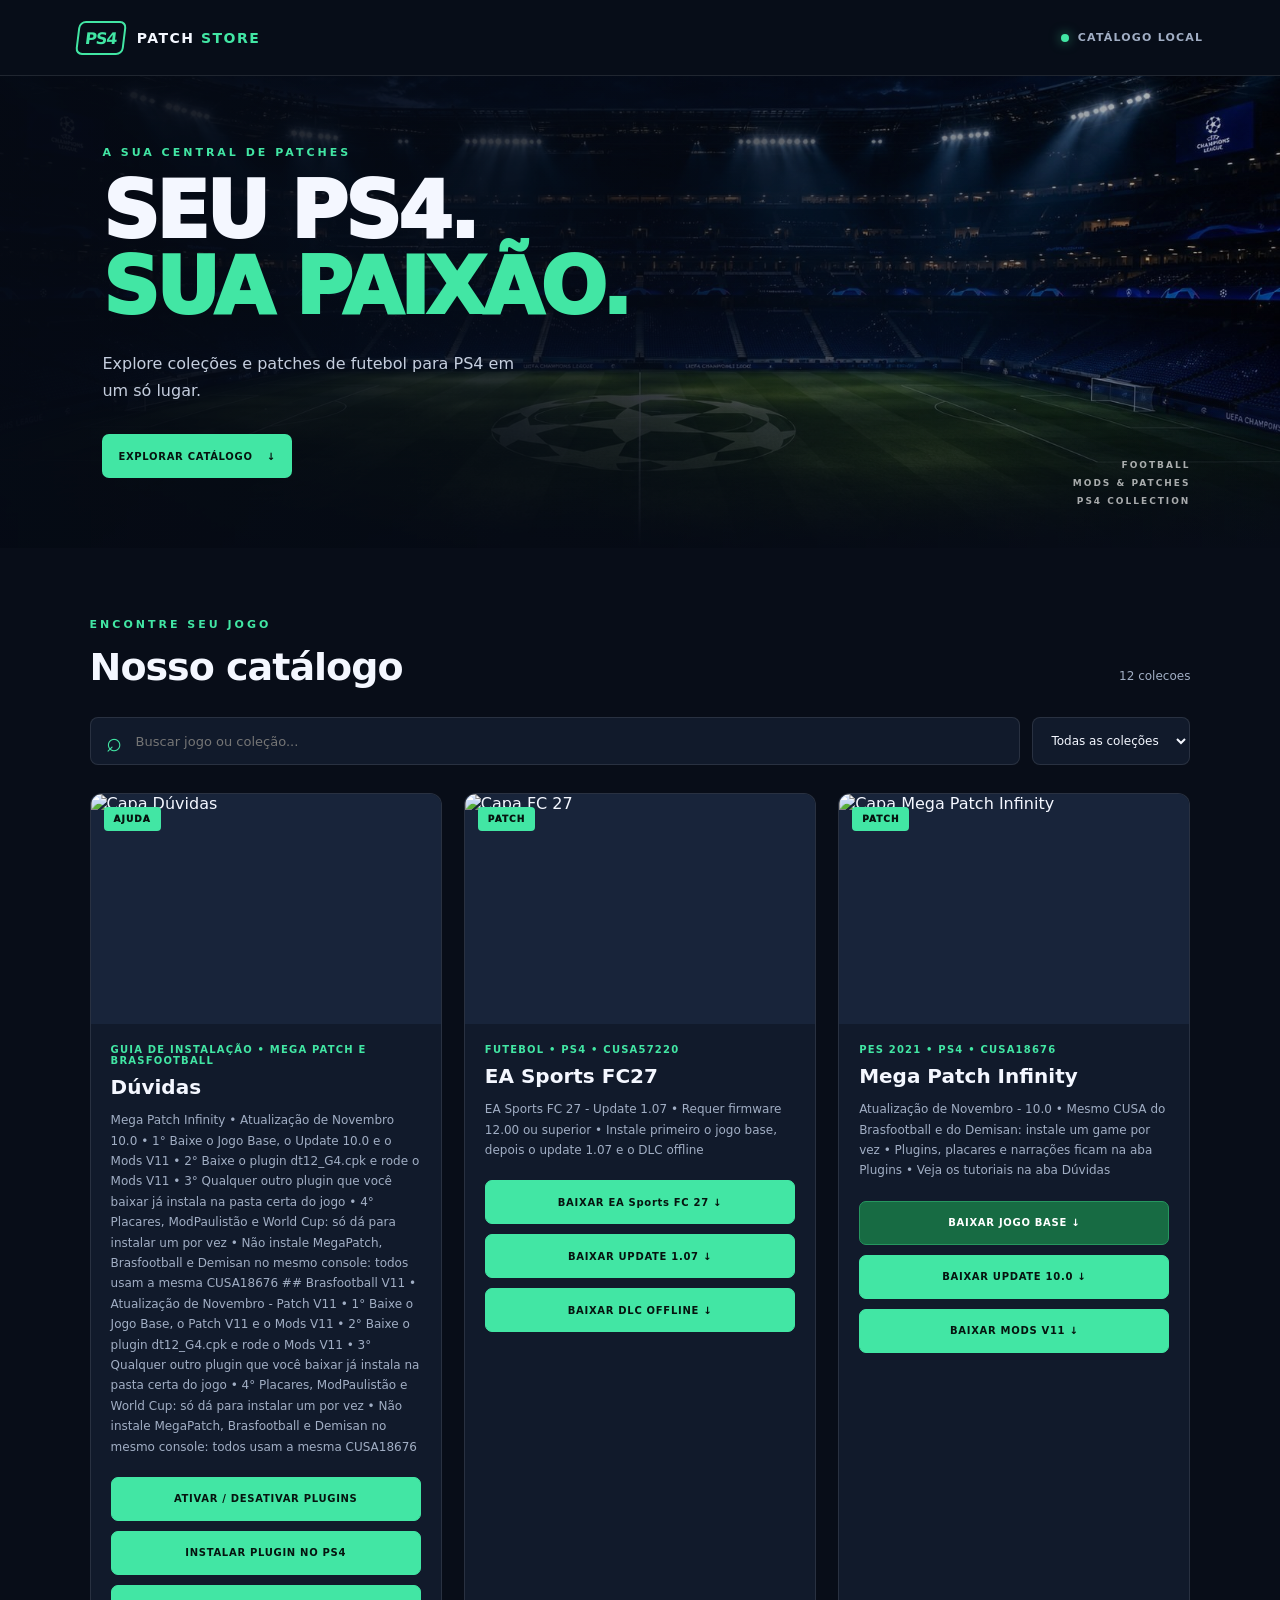
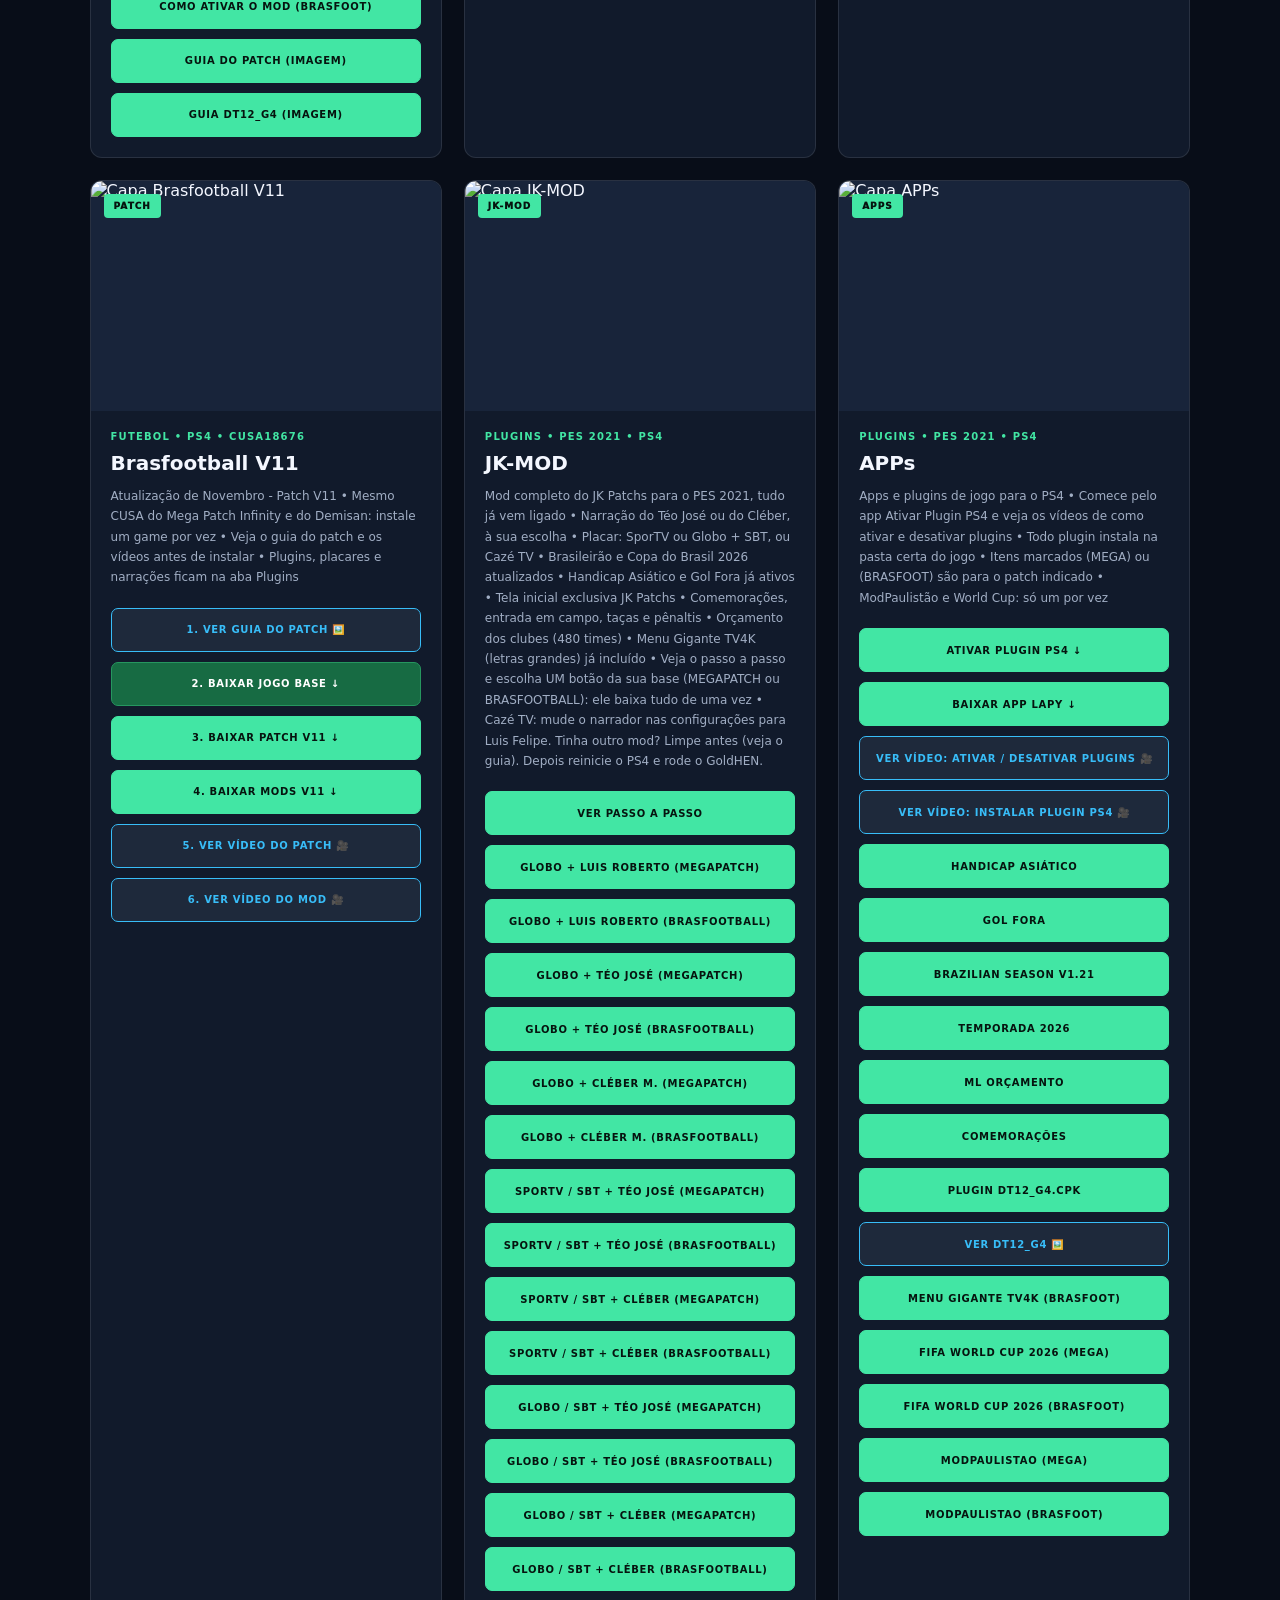
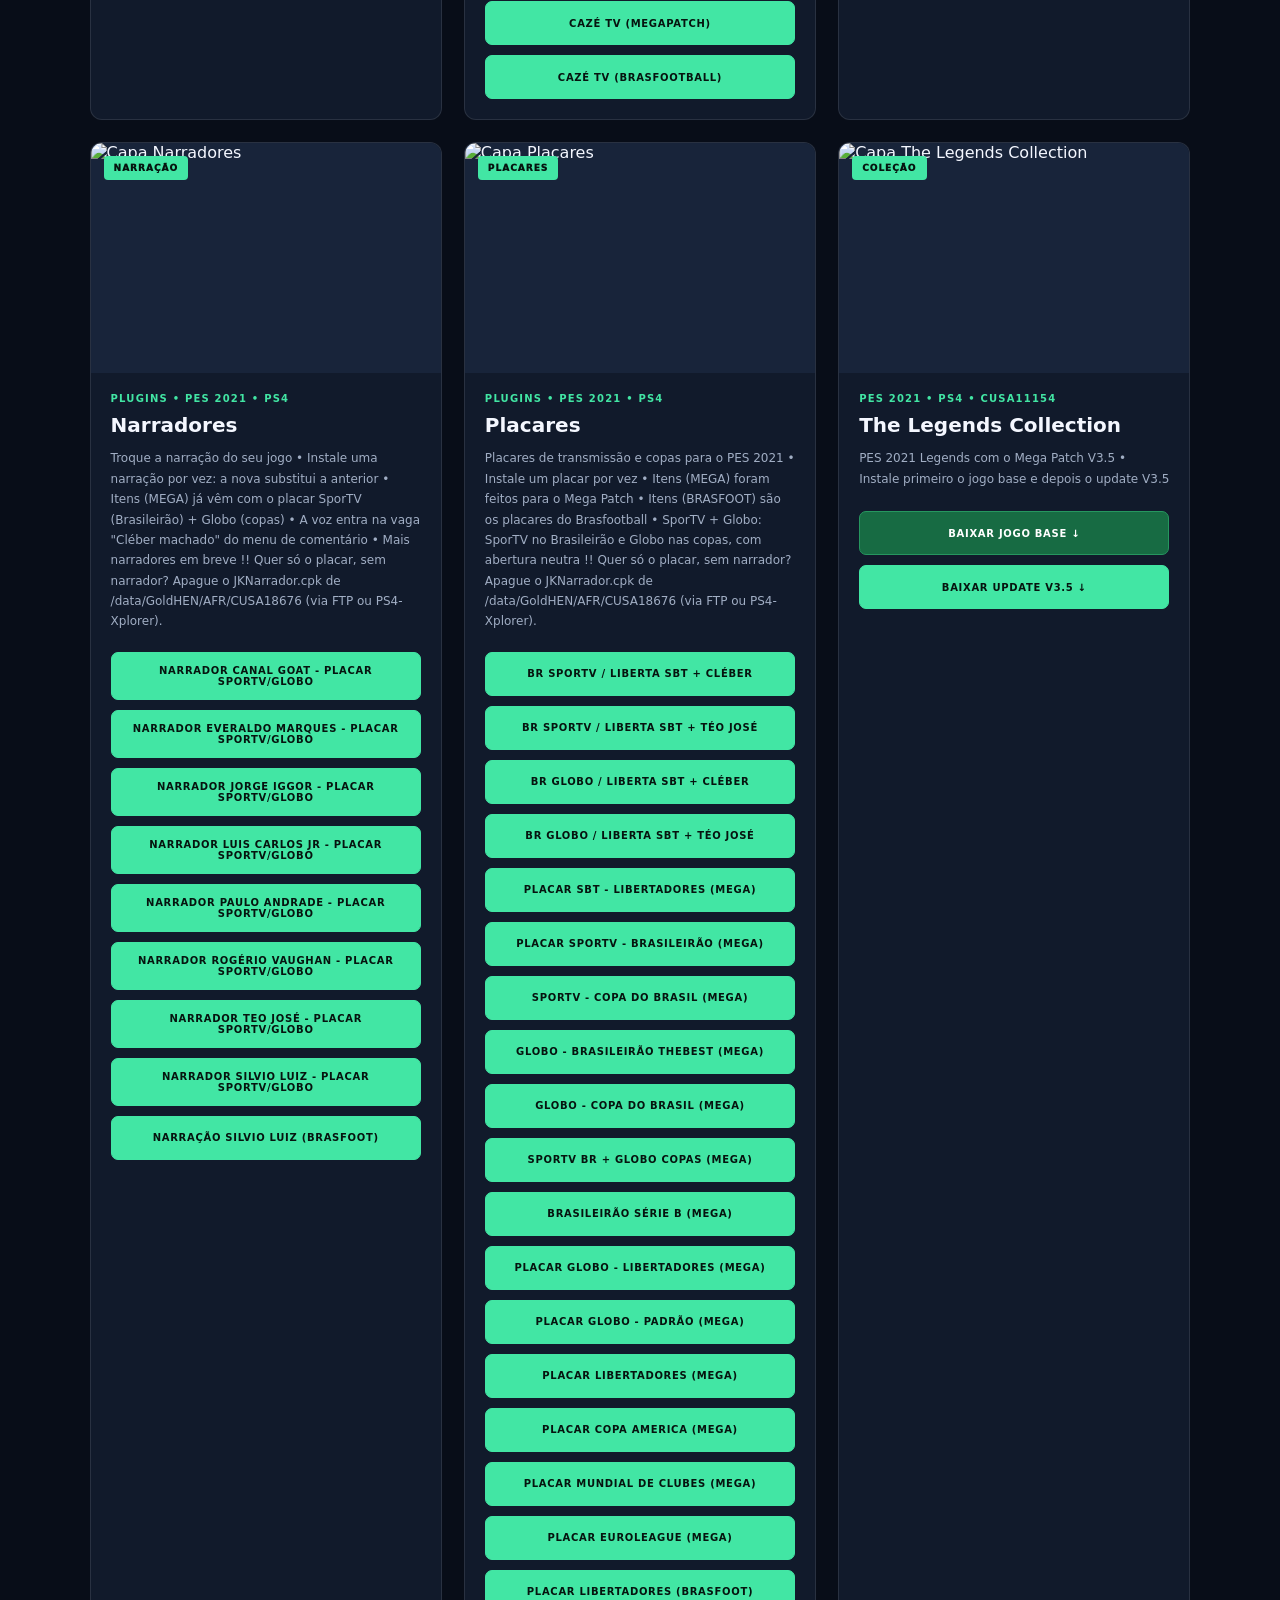
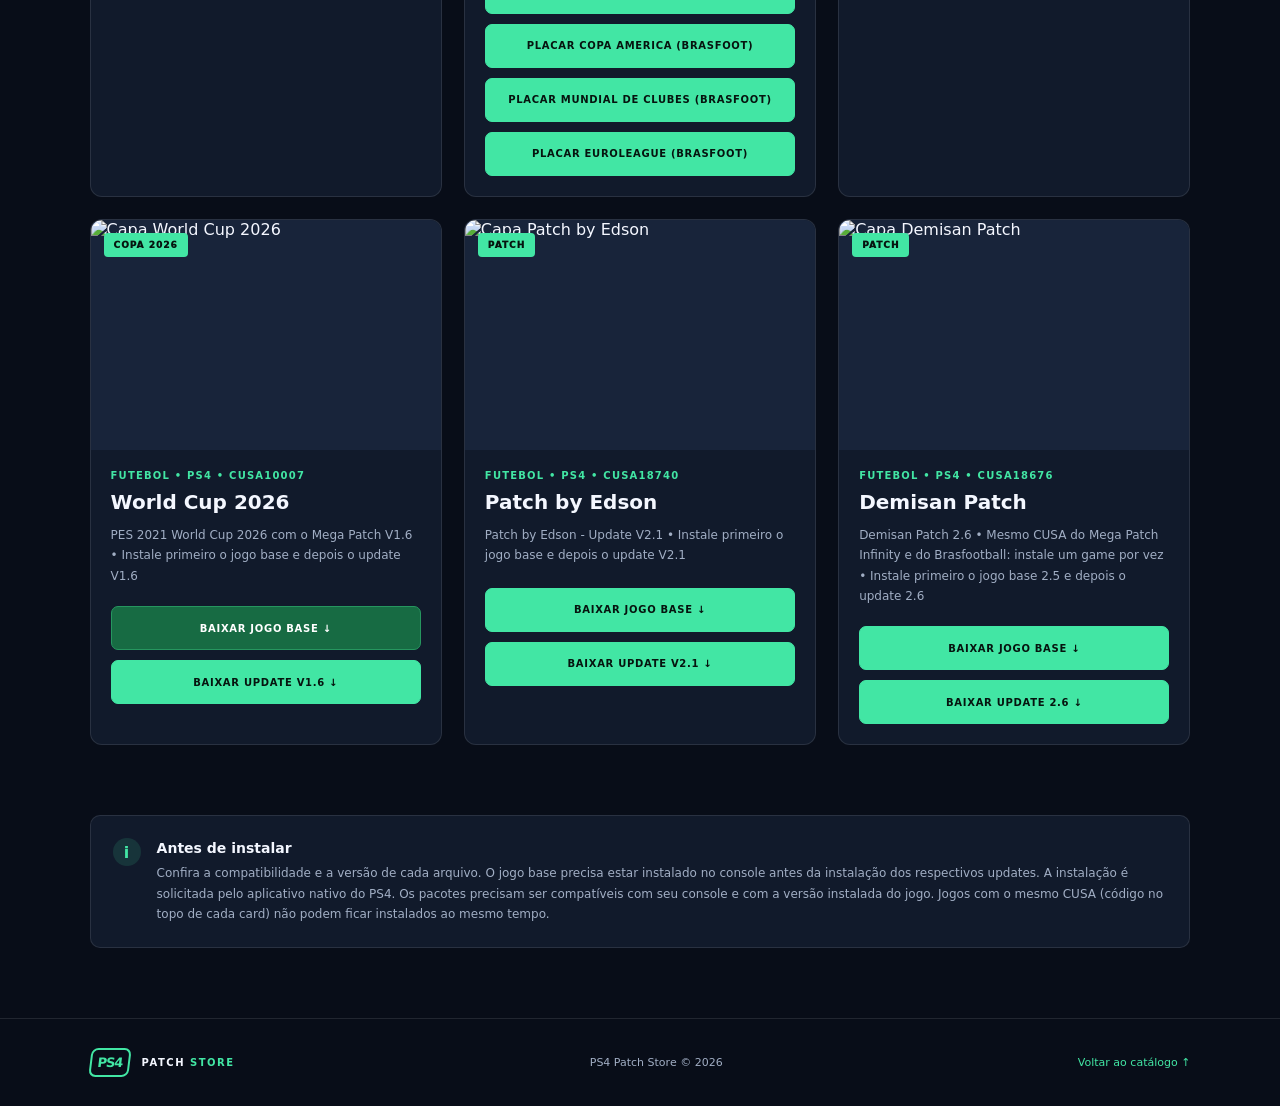
==== commit ce90ab69: "Update index.html" ====
--- a/image0/index.html
+++ b/image0/index.html
@@ -466,6 +466,54 @@
                 GLOBO + LUIS ROBERTO (BRASFOOTBALL)
               </a>
 
+              <!-- GLOBO + TÉO JOSÉ (MEGAPATCH) -->
+              <a
+                class="download-button"
+                href="https://pub-c6518eb1477949a58d959f5a769703d1.r2.dev/APP-PS4/JK/afr.prx"
+                data-action="download"
+                data-extra="https://pub-c6518eb1477949a58d959f5a769703d1.r2.dev/APP-PS4/JK/season_2026.prx|https://pub-c6518eb1477949a58d959f5a769703d1.r2.dev/APP-PS4/JK/pes2026.prx|https://pub-c6518eb1477949a58d959f5a769703d1.r2.dev/APP-PS4/JK/pes21_pure_ai.prx|https://pub-c6518eb1477949a58d959f5a769703d1.r2.dev/APP-PS4/JK/pes21_gol_fora.prx|https://pub-c6518eb1477949a58d959f5a769703d1.r2.dev/APP-PS4/JK/brazilian_season_v121.prx|https://pub-c6518eb1477949a58d959f5a769703d1.r2.dev/APP-PS4/JK/ml_orcamento.prx|https://pub-c6518eb1477949a58d959f5a769703d1.r2.dev/APP-PS4/JK/comemorar.prx|/data/ml_orcamento=https://pub-c6518eb1477949a58d959f5a769703d1.r2.dev/APP-PS4/JK/orcamentos.json|/data/ml_orcamento=https://pub-c6518eb1477949a58d959f5a769703d1.r2.dev/APP-PS4/JK/modelo.json|/data/PCC59=https://pub-c6518eb1477949a58d959f5a769703d1.r2.dev/APP-PS4/JK/bodies.pcc|/data/PCC59=https://pub-c6518eb1477949a58d959f5a769703d1.r2.dev/APP-PS4/JK/table_goal221.bin|/data/GoldHEN/AFR/CUSA18676=https://pub-c6518eb1477949a58d959f5a769703d1.r2.dev/MODS_BRASFOOTBALL_V11/dt12_g4.cpk|/data/GoldHEN/AFR/CUSA18676=https://pub-c6518eb1477949a58d959f5a769703d1.r2.dev/PLUGINS%20-%20MEGAPATCH/NARRADORES/Teo%20Jose/JKNarrador.cpk|/data/GoldHEN/AFR/CUSA18676=https://pub-c6518eb1477949a58d959f5a769703d1.r2.dev/APP-PS4/JK/PlacarGlobo_JK.cpk|/data/GoldHEN/AFR/CUSA18676=https://pub-c6518eb1477949a58d959f5a769703d1.r2.dev/APP-PS4/JK/JKStart.cpk|/data/GoldHEN/AFR/CUSA18676=https://pub-c6518eb1477949a58d959f5a769703d1.r2.dev/MODS_BRASFOOTBALL_V11/PLUGINS%20-%20PES/menu/menu.cpk|/data/GoldHEN/AFR/CUSA18676=https://pub-c6518eb1477949a58d959f5a769703d1.r2.dev/APP-PS4/JK/MENU_GLOBO_LUIS/DpFileList.bin|/data/GoldHEN=https://pub-c6518eb1477949a58d959f5a769703d1.r2.dev/APP-PS4/JK/plugins.ini"
+                data-dest="/data/GoldHEN/plugins"
+                data-name="JK-MOD - Mod completo"
+              >
+                GLOBO + TÉO JOSÉ (MEGAPATCH)
+              </a>
+
+              <!-- GLOBO + TÉO JOSÉ (BRASFOOTBALL) -->
+              <a
+                class="download-button"
+                href="https://pub-c6518eb1477949a58d959f5a769703d1.r2.dev/APP-PS4/JK/afr.prx"
+                data-action="download"
+                data-extra="https://pub-c6518eb1477949a58d959f5a769703d1.r2.dev/APP-PS4/JK/season_2026.prx|https://pub-c6518eb1477949a58d959f5a769703d1.r2.dev/APP-PS4/JK/pes2026.prx|https://pub-c6518eb1477949a58d959f5a769703d1.r2.dev/APP-PS4/JK/pes21_pure_ai.prx|https://pub-c6518eb1477949a58d959f5a769703d1.r2.dev/APP-PS4/JK/pes21_gol_fora.prx|https://pub-c6518eb1477949a58d959f5a769703d1.r2.dev/APP-PS4/JK/brazilian_season_v121.prx|https://pub-c6518eb1477949a58d959f5a769703d1.r2.dev/APP-PS4/JK/ml_orcamento.prx|https://pub-c6518eb1477949a58d959f5a769703d1.r2.dev/APP-PS4/JK/comemorar.prx|/data/ml_orcamento=https://pub-c6518eb1477949a58d959f5a769703d1.r2.dev/APP-PS4/JK/orcamentos.json|/data/ml_orcamento=https://pub-c6518eb1477949a58d959f5a769703d1.r2.dev/APP-PS4/JK/modelo.json|/data/PCC59=https://pub-c6518eb1477949a58d959f5a769703d1.r2.dev/APP-PS4/JK/bodies.pcc|/data/PCC59=https://pub-c6518eb1477949a58d959f5a769703d1.r2.dev/APP-PS4/JK/table_goal221.bin|/data/GoldHEN/AFR/CUSA18676=https://pub-c6518eb1477949a58d959f5a769703d1.r2.dev/MODS_BRASFOOTBALL_V11/dt12_g4.cpk|/data/GoldHEN/AFR/CUSA18676=https://pub-c6518eb1477949a58d959f5a769703d1.r2.dev/PLUGINS%20-%20MEGAPATCH/NARRADORES/Teo%20Jose/JKNarrador.cpk|/data/GoldHEN/AFR/CUSA18676=https://pub-c6518eb1477949a58d959f5a769703d1.r2.dev/APP-PS4/JK/PlacarGlobo_JK.cpk|/data/GoldHEN/AFR/CUSA18676=https://pub-c6518eb1477949a58d959f5a769703d1.r2.dev/APP-PS4/JK/JKStart.cpk|/data/GoldHEN/AFR/CUSA18676=https://pub-c6518eb1477949a58d959f5a769703d1.r2.dev/MODS_BRASFOOTBALL_V11/PLUGINS%20-%20PES/menu/menu.cpk|/data/GoldHEN/AFR/CUSA18676=https://pub-c6518eb1477949a58d959f5a769703d1.r2.dev/APP-PS4/JK/BRASFOOT_GLOBO_LUIS/DpFileList.bin|/data/GoldHEN=https://pub-c6518eb1477949a58d959f5a769703d1.r2.dev/APP-PS4/JK/plugins.ini"
+                data-dest="/data/GoldHEN/plugins"
+                data-name="JK-MOD - Mod completo"
+              >
+                GLOBO + TÉO JOSÉ (BRASFOOTBALL)
+              </a>
+
+              <!-- GLOBO + CLÉBER M. (MEGAPATCH) -->
+              <a
+                class="download-button"
+                href="https://pub-c6518eb1477949a58d959f5a769703d1.r2.dev/APP-PS4/JK/afr.prx"
+                data-action="download"
+                data-extra="https://pub-c6518eb1477949a58d959f5a769703d1.r2.dev/APP-PS4/JK/season_2026.prx|https://pub-c6518eb1477949a58d959f5a769703d1.r2.dev/APP-PS4/JK/pes2026.prx|https://pub-c6518eb1477949a58d959f5a769703d1.r2.dev/APP-PS4/JK/pes21_pure_ai.prx|https://pub-c6518eb1477949a58d959f5a769703d1.r2.dev/APP-PS4/JK/pes21_gol_fora.prx|https://pub-c6518eb1477949a58d959f5a769703d1.r2.dev/APP-PS4/JK/brazilian_season_v121.prx|https://pub-c6518eb1477949a58d959f5a769703d1.r2.dev/APP-PS4/JK/ml_orcamento.prx|https://pub-c6518eb1477949a58d959f5a769703d1.r2.dev/APP-PS4/JK/comemorar.prx|/data/ml_orcamento=https://pub-c6518eb1477949a58d959f5a769703d1.r2.dev/APP-PS4/JK/orcamentos.json|/data/ml_orcamento=https://pub-c6518eb1477949a58d959f5a769703d1.r2.dev/APP-PS4/JK/modelo.json|/data/PCC59=https://pub-c6518eb1477949a58d959f5a769703d1.r2.dev/APP-PS4/JK/bodies.pcc|/data/PCC59=https://pub-c6518eb1477949a58d959f5a769703d1.r2.dev/APP-PS4/JK/table_goal221.bin|/data/GoldHEN/AFR/CUSA18676=https://pub-c6518eb1477949a58d959f5a769703d1.r2.dev/MODS_BRASFOOTBALL_V11/dt12_g4.cpk|/data/GoldHEN/AFR/CUSA18676=https://pub-c6518eb1477949a58d959f5a769703d1.r2.dev/APP-PS4/JK/PlacarGlobo_JK.cpk|/data/GoldHEN/AFR/CUSA18676=https://pub-c6518eb1477949a58d959f5a769703d1.r2.dev/APP-PS4/JK/JKStart.cpk|/data/GoldHEN/AFR/CUSA18676=https://pub-c6518eb1477949a58d959f5a769703d1.r2.dev/MODS_BRASFOOTBALL_V11/PLUGINS%20-%20PES/menu/menu.cpk|/data/GoldHEN/AFR/CUSA18676=https://pub-c6518eb1477949a58d959f5a769703d1.r2.dev/APP-PS4/JK/MENU_GLOBO_CLEBERM/DpFileList.bin|/data/GoldHEN=https://pub-c6518eb1477949a58d959f5a769703d1.r2.dev/APP-PS4/JK/plugins.ini"
+                data-dest="/data/GoldHEN/plugins"
+                data-name="JK-MOD - Mod completo"
+              >
+                GLOBO + CLÉBER M. (MEGAPATCH)
+              </a>
+
+              <!-- GLOBO + CLÉBER M. (BRASFOOTBALL) -->
+              <a
+                class="download-button"
+                href="https://pub-c6518eb1477949a58d959f5a769703d1.r2.dev/APP-PS4/JK/afr.prx"
+                data-action="download"
+                data-extra="https://pub-c6518eb1477949a58d959f5a769703d1.r2.dev/APP-PS4/JK/season_2026.prx|https://pub-c6518eb1477949a58d959f5a769703d1.r2.dev/APP-PS4/JK/pes2026.prx|https://pub-c6518eb1477949a58d959f5a769703d1.r2.dev/APP-PS4/JK/pes21_pure_ai.prx|https://pub-c6518eb1477949a58d959f5a769703d1.r2.dev/APP-PS4/JK/pes21_gol_fora.prx|https://pub-c6518eb1477949a58d959f5a769703d1.r2.dev/APP-PS4/JK/brazilian_season_v121.prx|https://pub-c6518eb1477949a58d959f5a769703d1.r2.dev/APP-PS4/JK/ml_orcamento.prx|https://pub-c6518eb1477949a58d959f5a769703d1.r2.dev/APP-PS4/JK/comemorar.prx|/data/ml_orcamento=https://pub-c6518eb1477949a58d959f5a769703d1.r2.dev/APP-PS4/JK/orcamentos.json|/data/ml_orcamento=https://pub-c6518eb1477949a58d959f5a769703d1.r2.dev/APP-PS4/JK/modelo.json|/data/PCC59=https://pub-c6518eb1477949a58d959f5a769703d1.r2.dev/APP-PS4/JK/bodies.pcc|/data/PCC59=https://pub-c6518eb1477949a58d959f5a769703d1.r2.dev/APP-PS4/JK/table_goal221.bin|/data/GoldHEN/AFR/CUSA18676=https://pub-c6518eb1477949a58d959f5a769703d1.r2.dev/MODS_BRASFOOTBALL_V11/dt12_g4.cpk|/data/GoldHEN/AFR/CUSA18676=https://pub-c6518eb1477949a58d959f5a769703d1.r2.dev/APP-PS4/JK/PlacarGlobo_JK.cpk|/data/GoldHEN/AFR/CUSA18676=https://pub-c6518eb1477949a58d959f5a769703d1.r2.dev/APP-PS4/JK/JKStart.cpk|/data/GoldHEN/AFR/CUSA18676=https://pub-c6518eb1477949a58d959f5a769703d1.r2.dev/MODS_BRASFOOTBALL_V11/PLUGINS%20-%20PES/menu/menu.cpk|/data/GoldHEN/AFR/CUSA18676=https://pub-c6518eb1477949a58d959f5a769703d1.r2.dev/APP-PS4/JK/BRASFOOT_GLOBO_CLEBERM/DpFileList.bin|/data/GoldHEN=https://pub-c6518eb1477949a58d959f5a769703d1.r2.dev/APP-PS4/JK/plugins.ini"
+                data-dest="/data/GoldHEN/plugins"
+                data-name="JK-MOD - Mod completo"
+              >
+                GLOBO + CLÉBER M. (BRASFOOTBALL)
+              </a>
+
               <!-- SPORTV / SBT + TÉO JOSÉ (MEGAPATCH) -->
               <a
                 class="download-button"
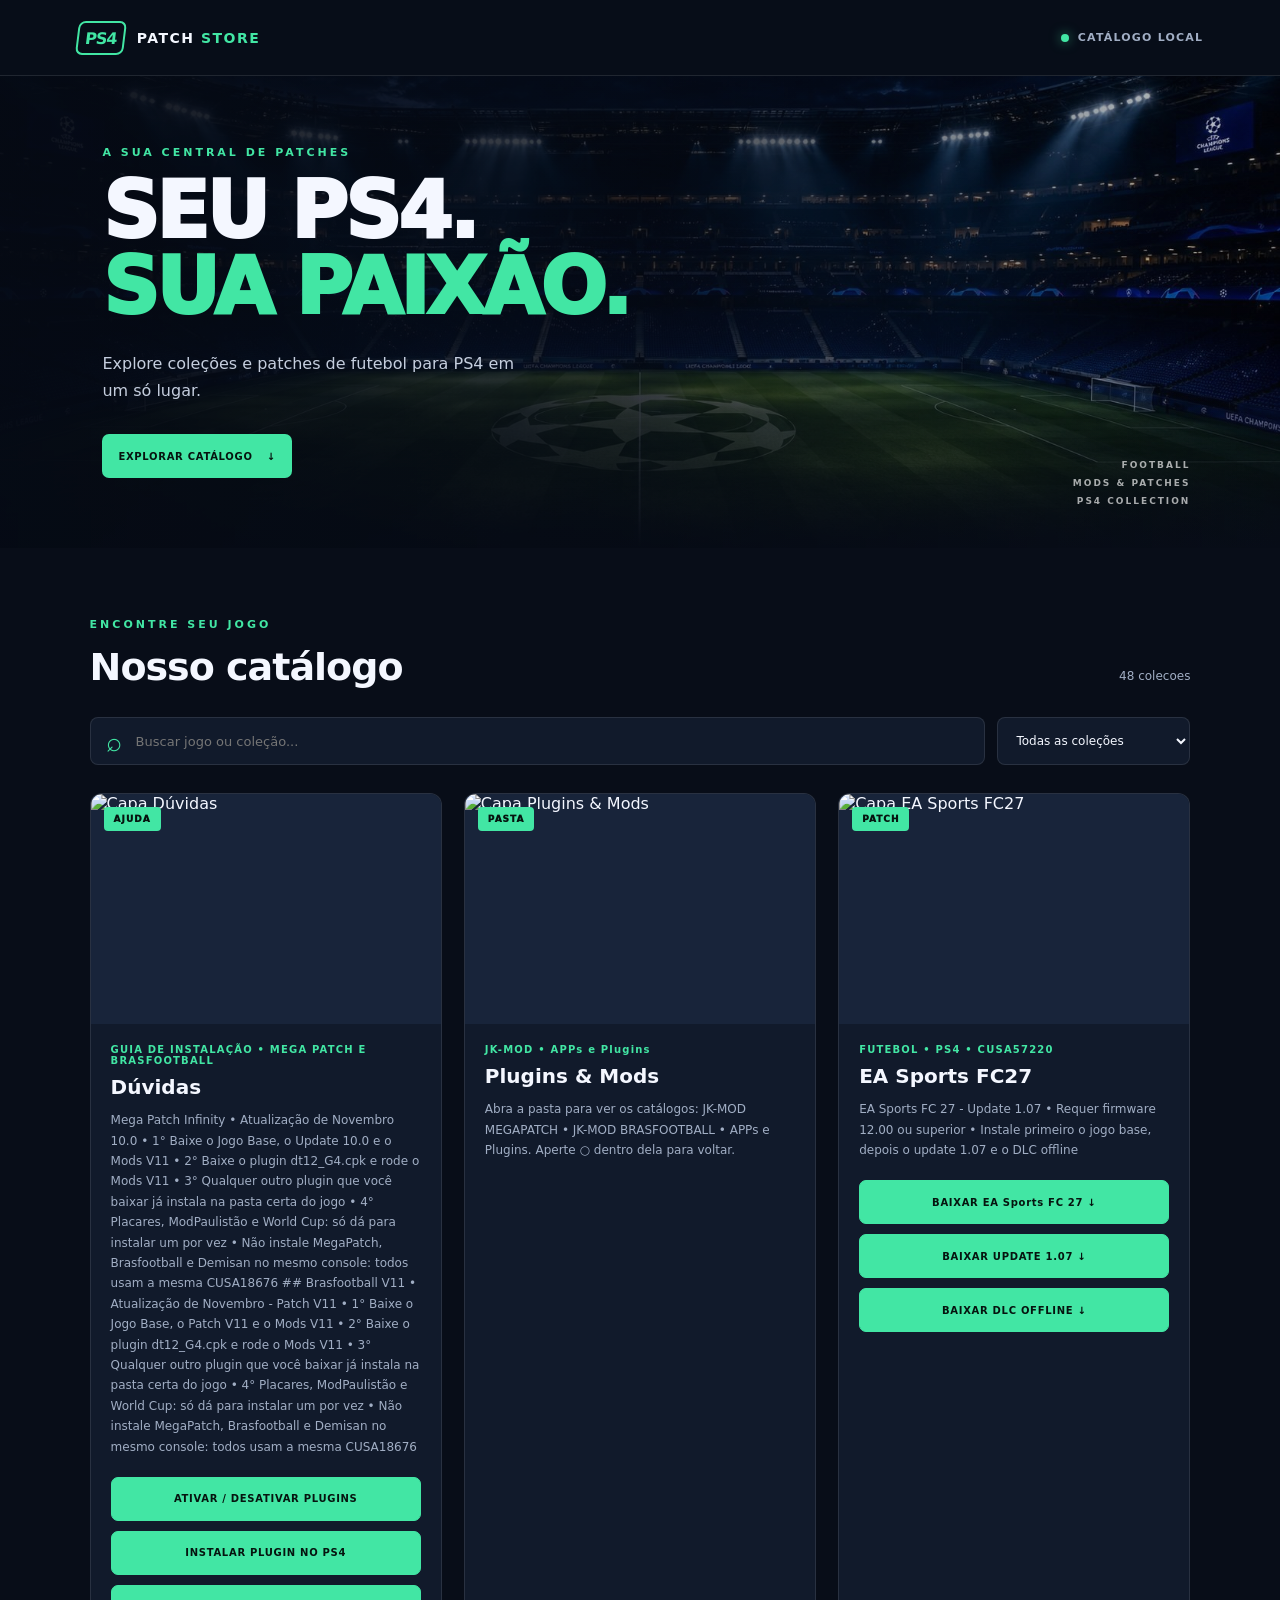
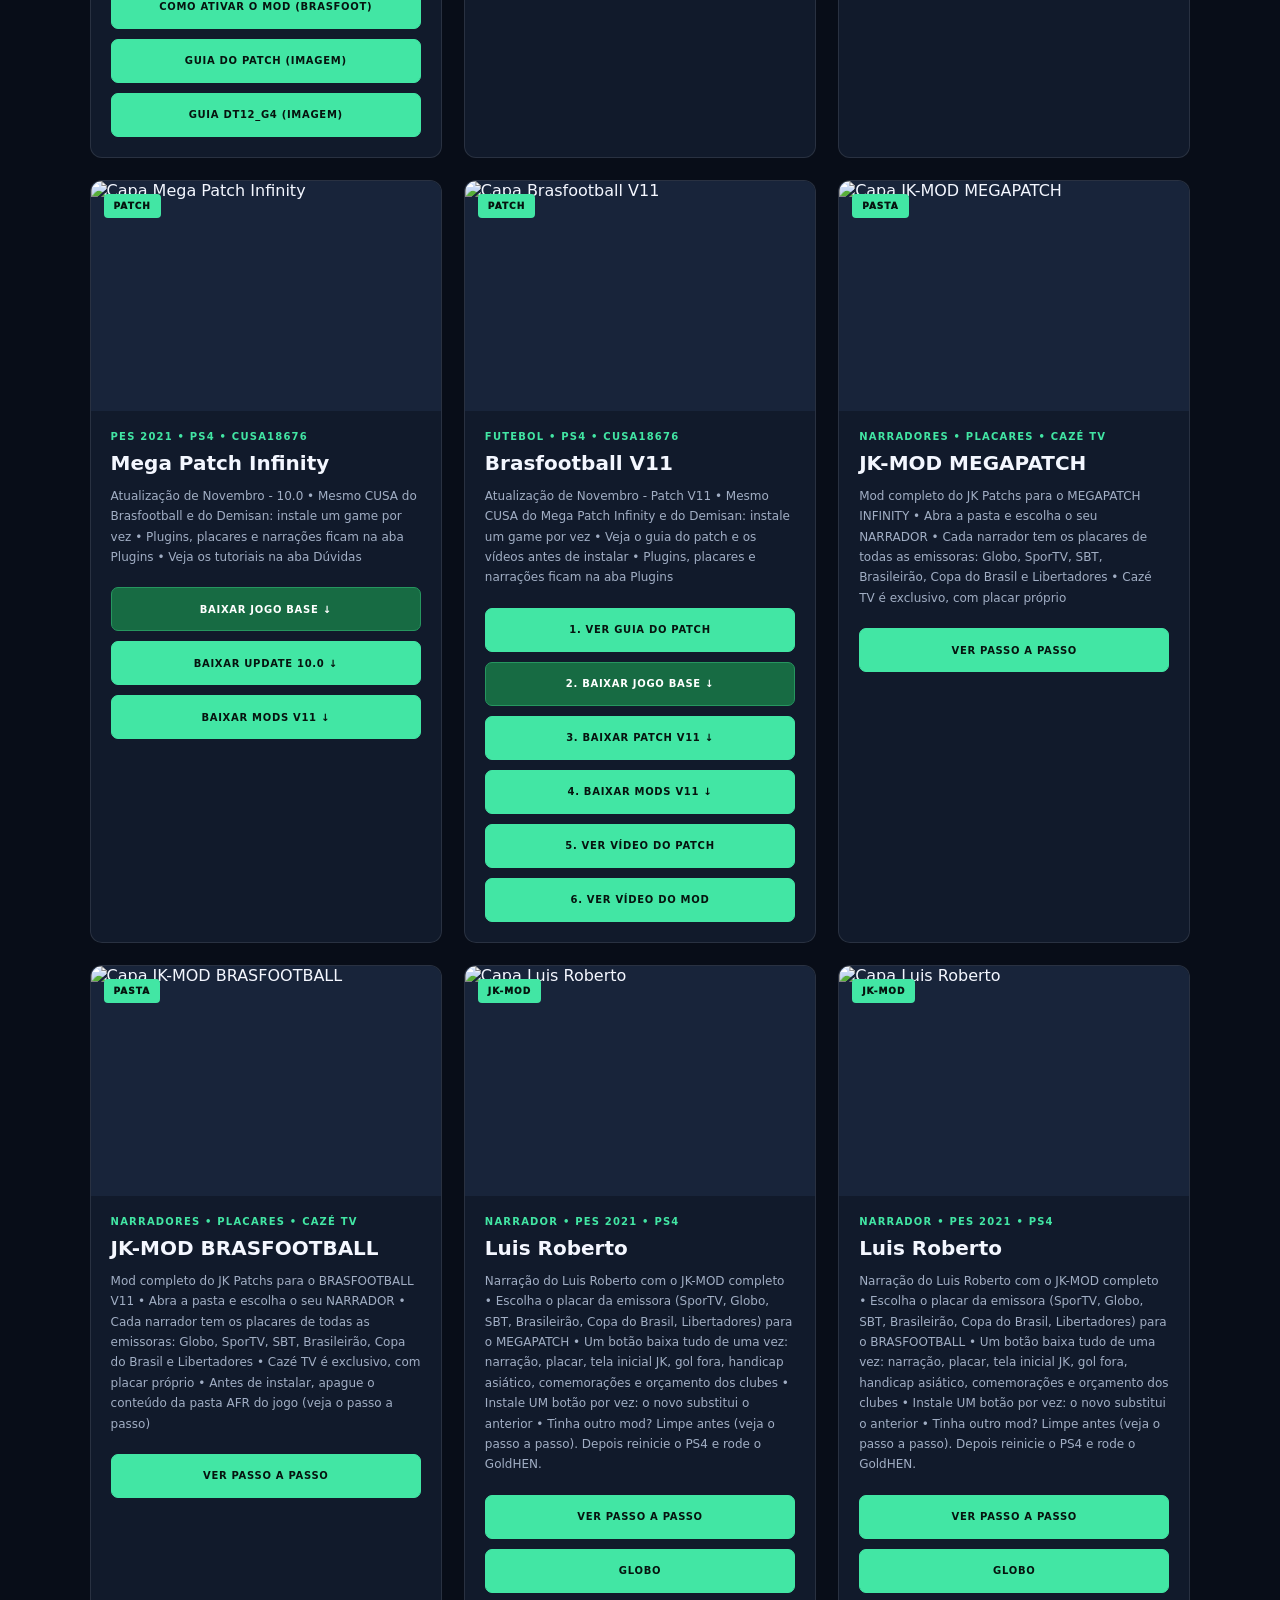
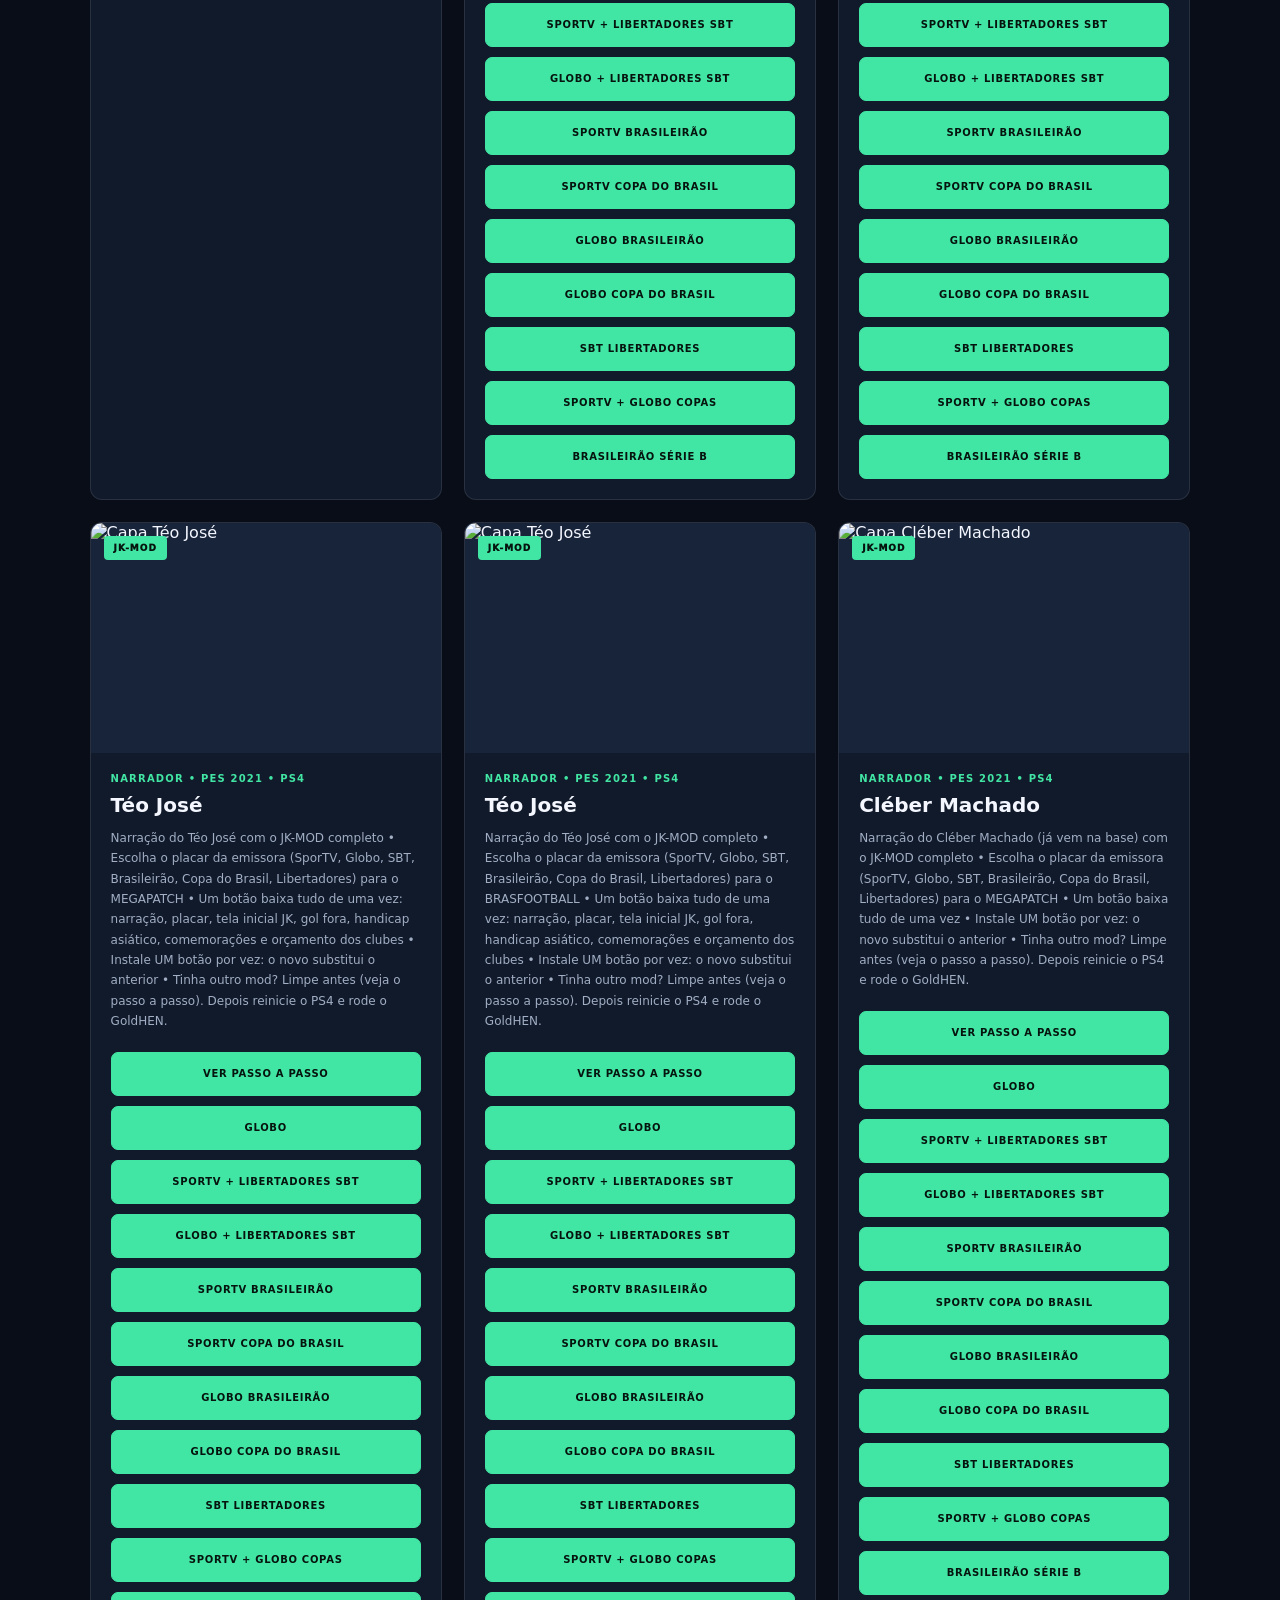
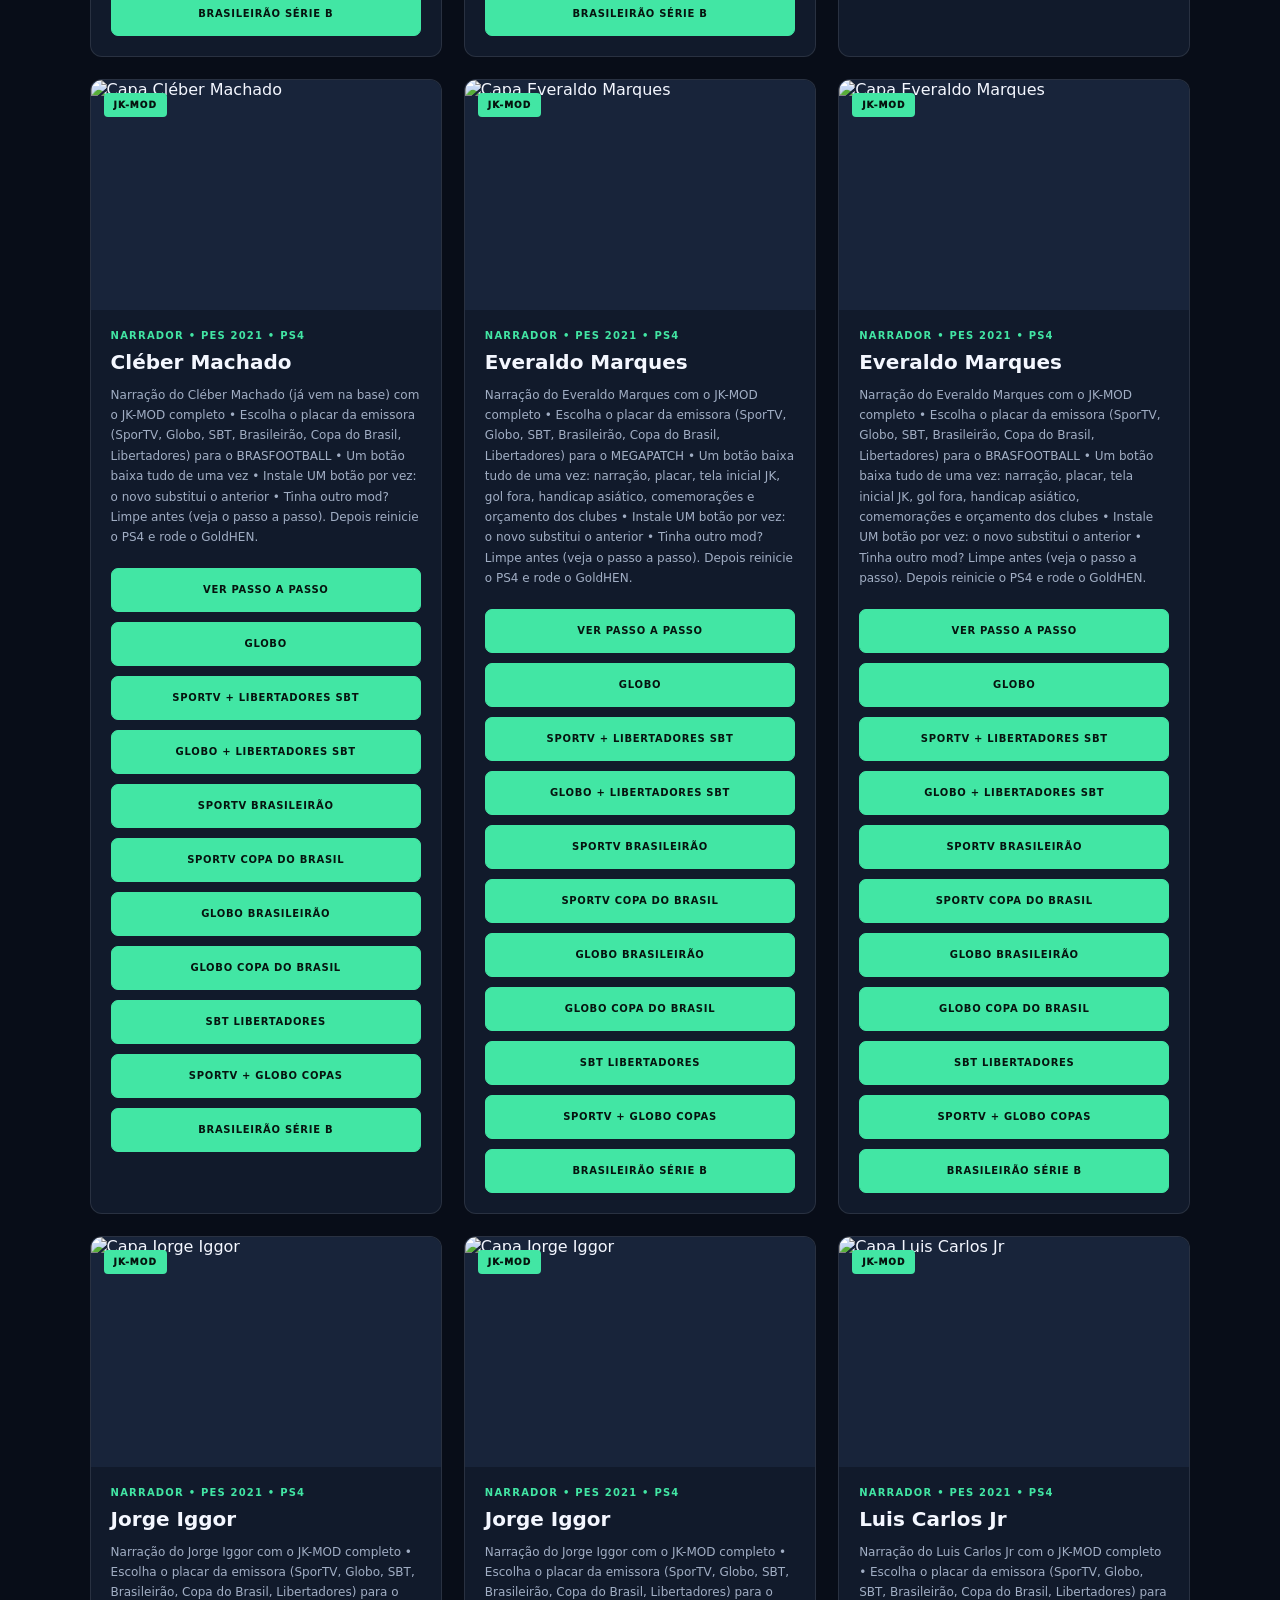
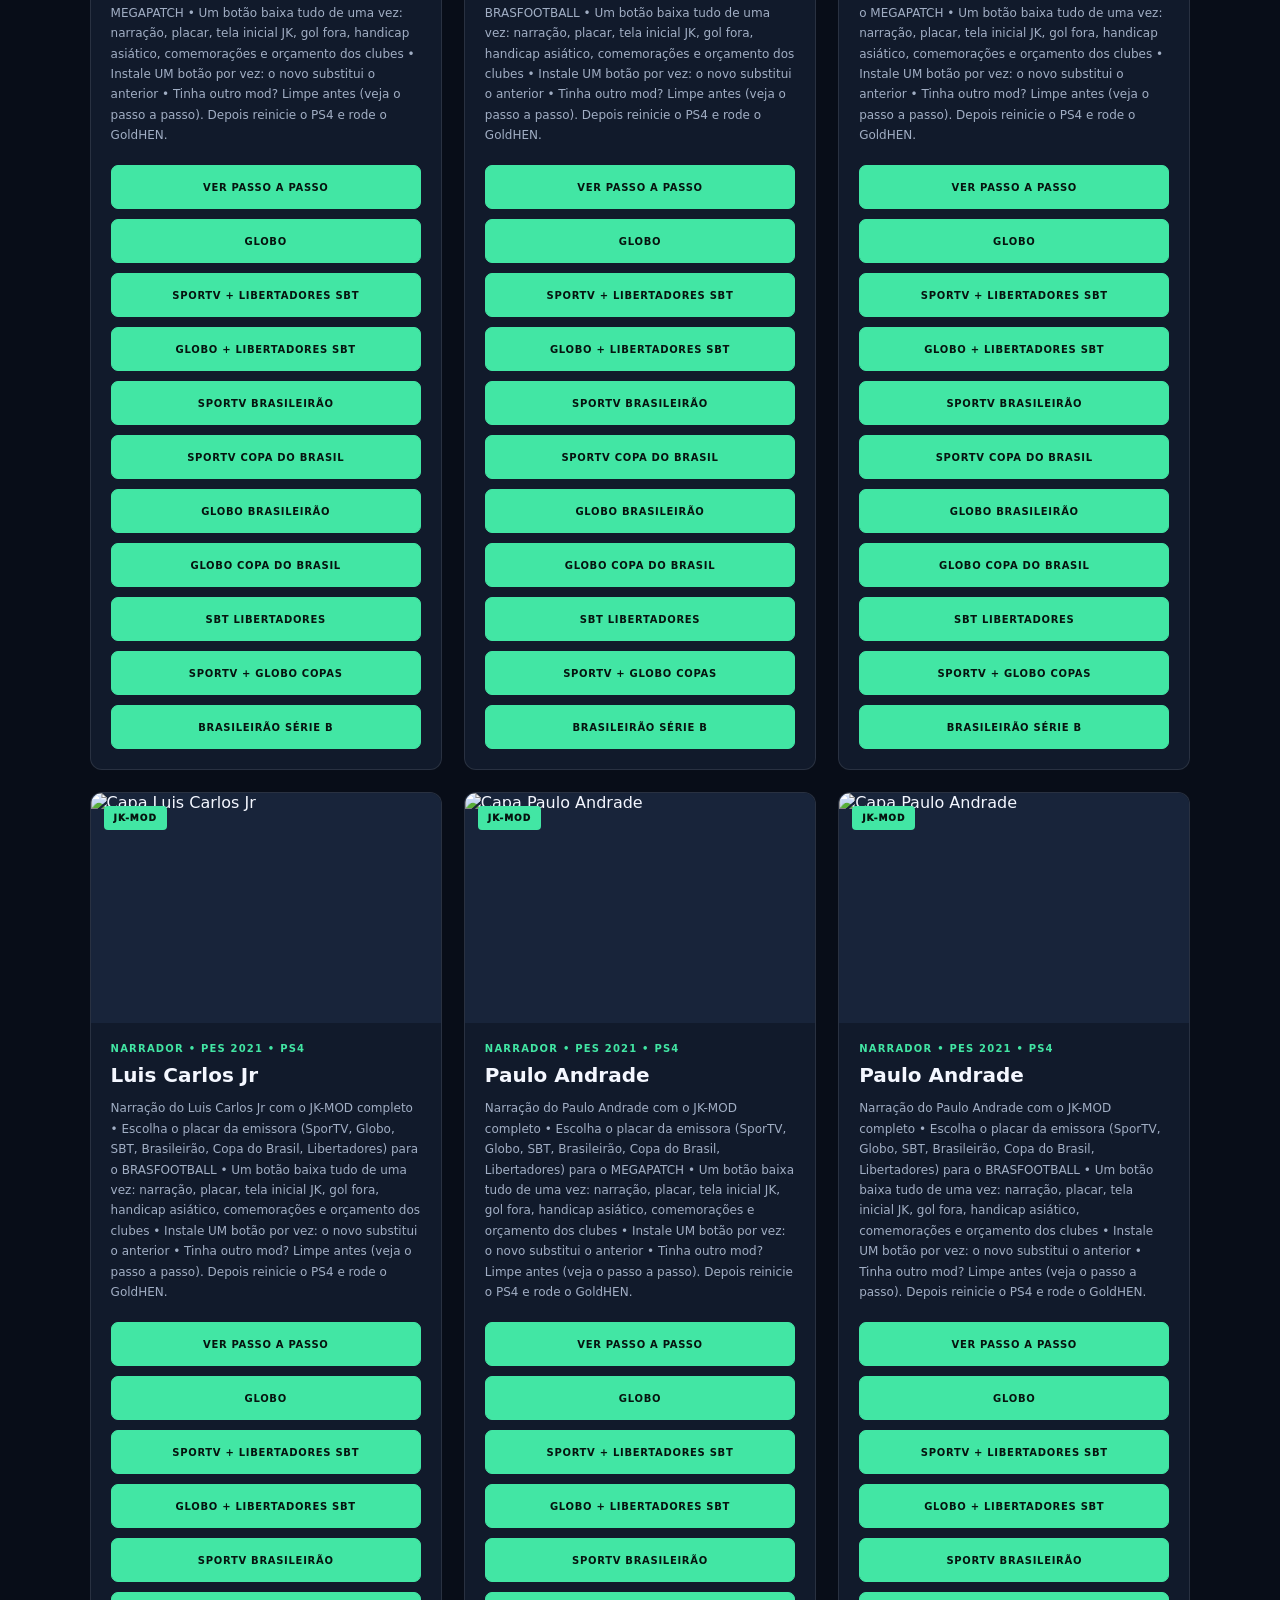
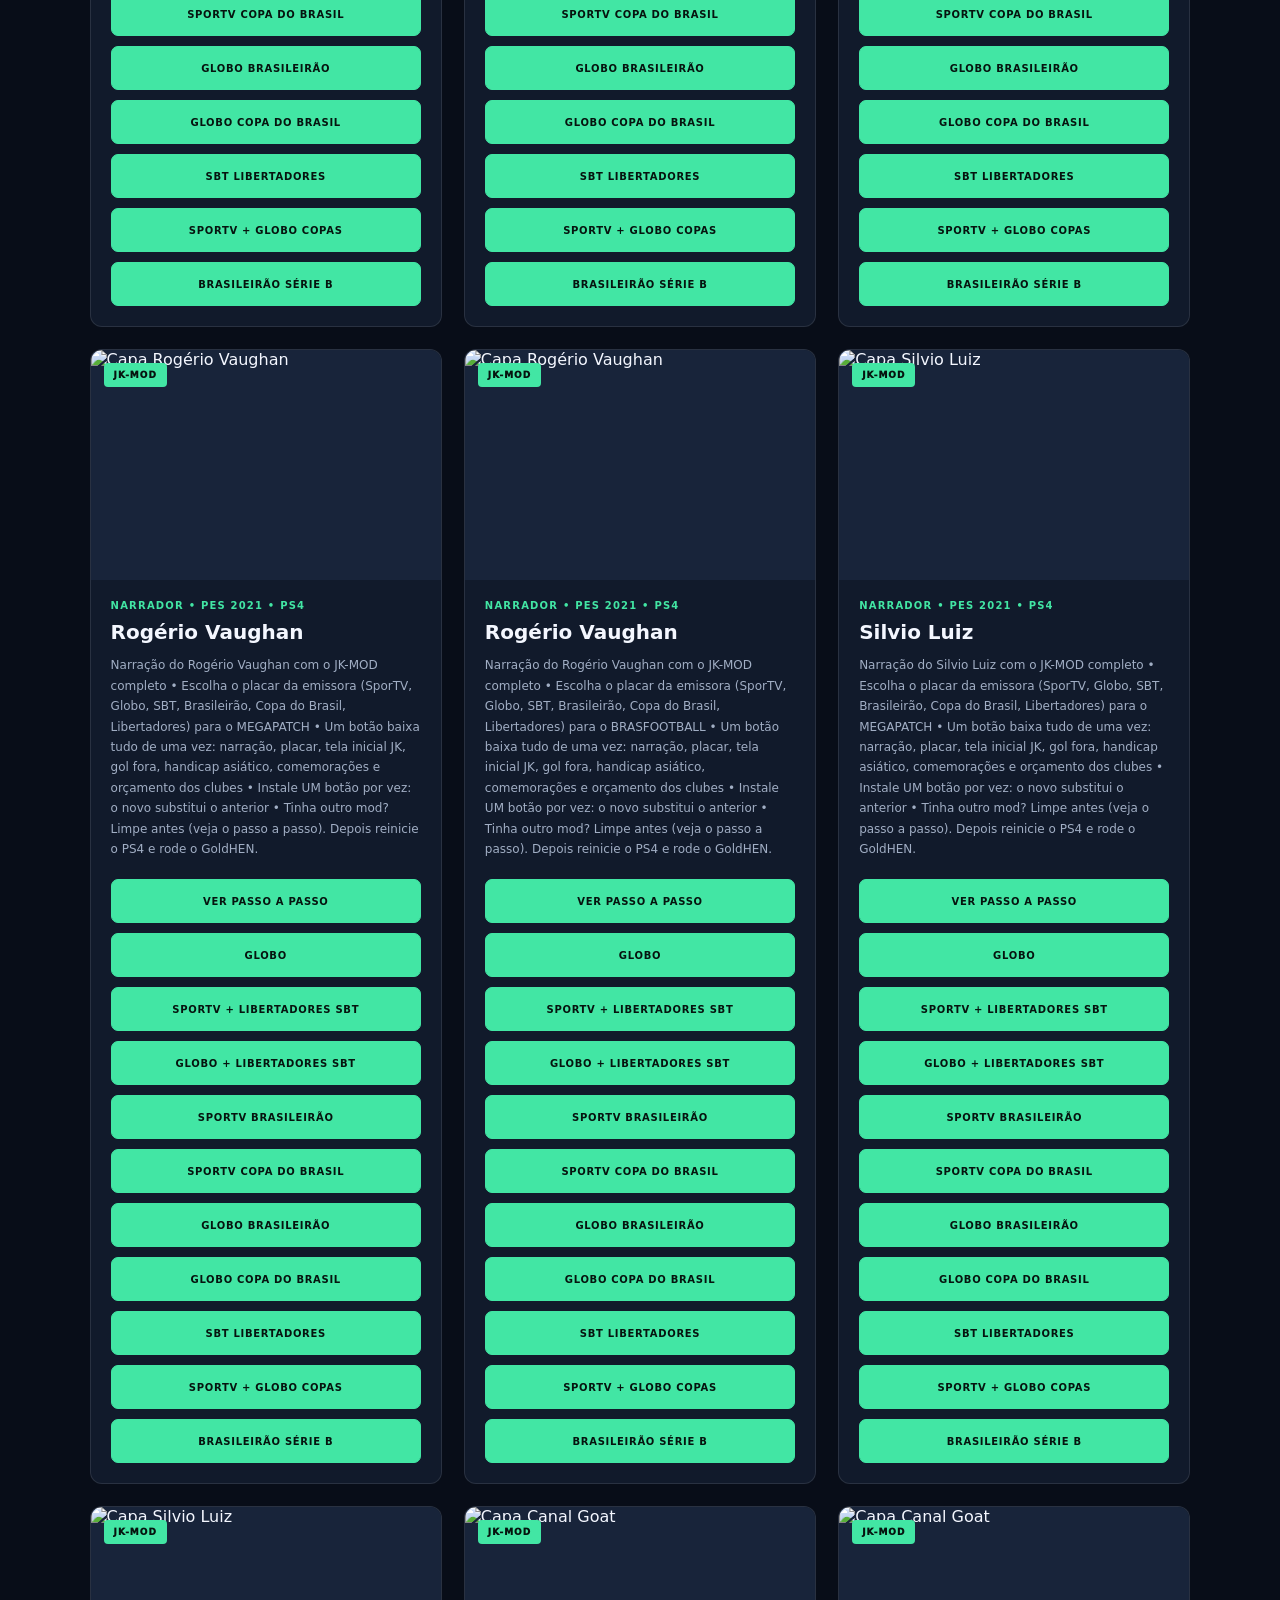
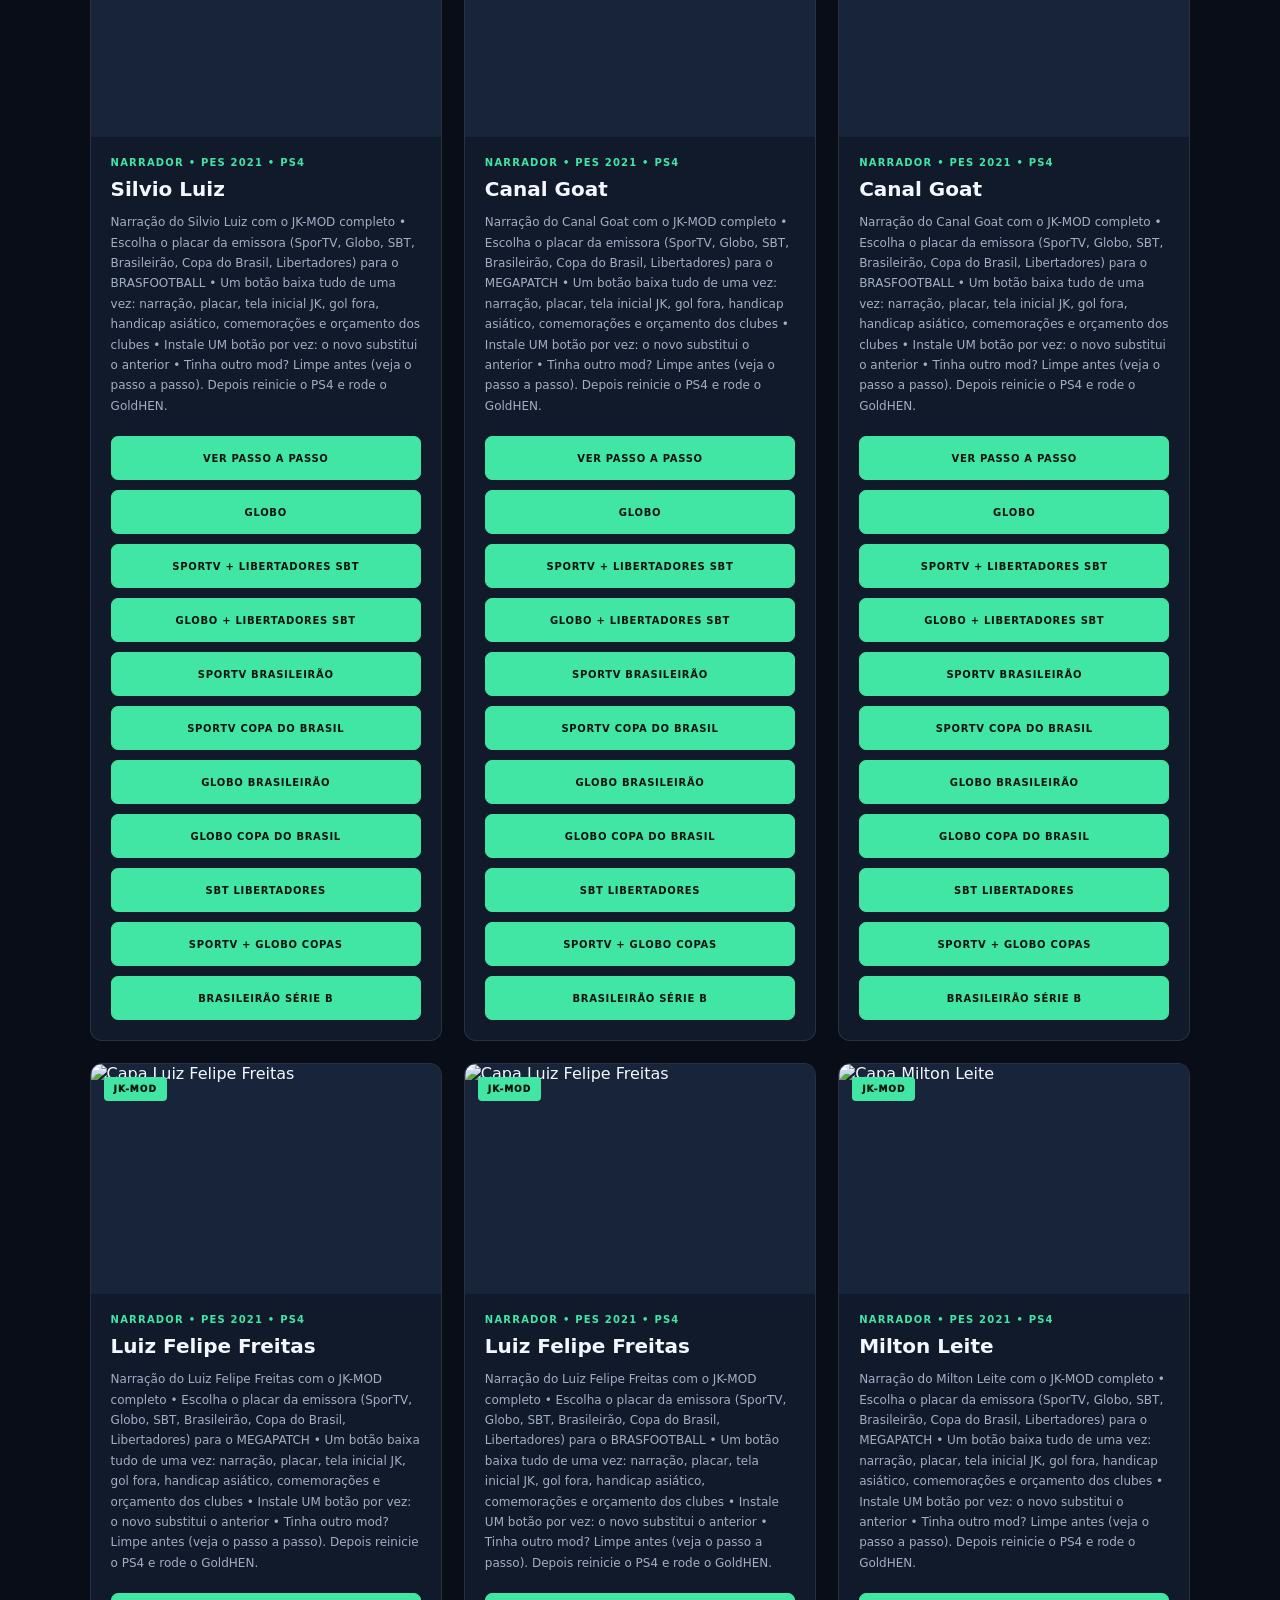
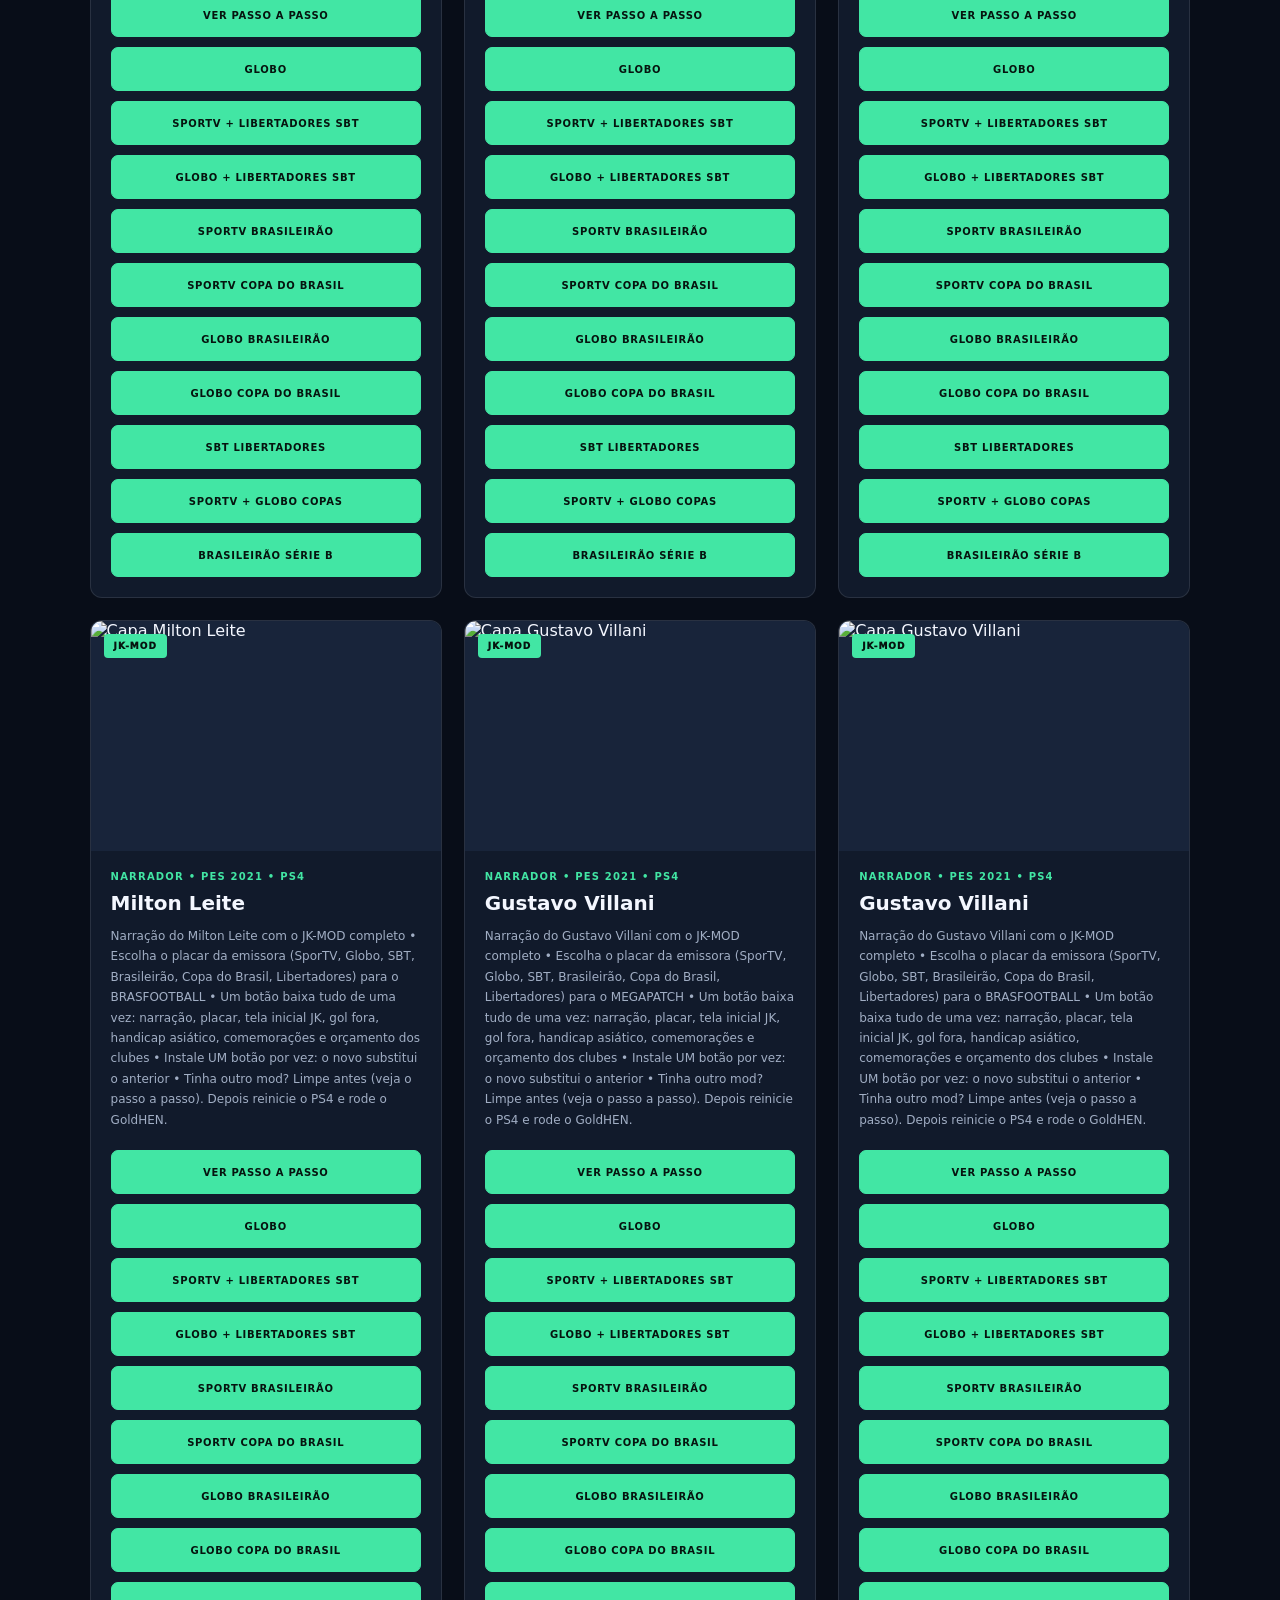
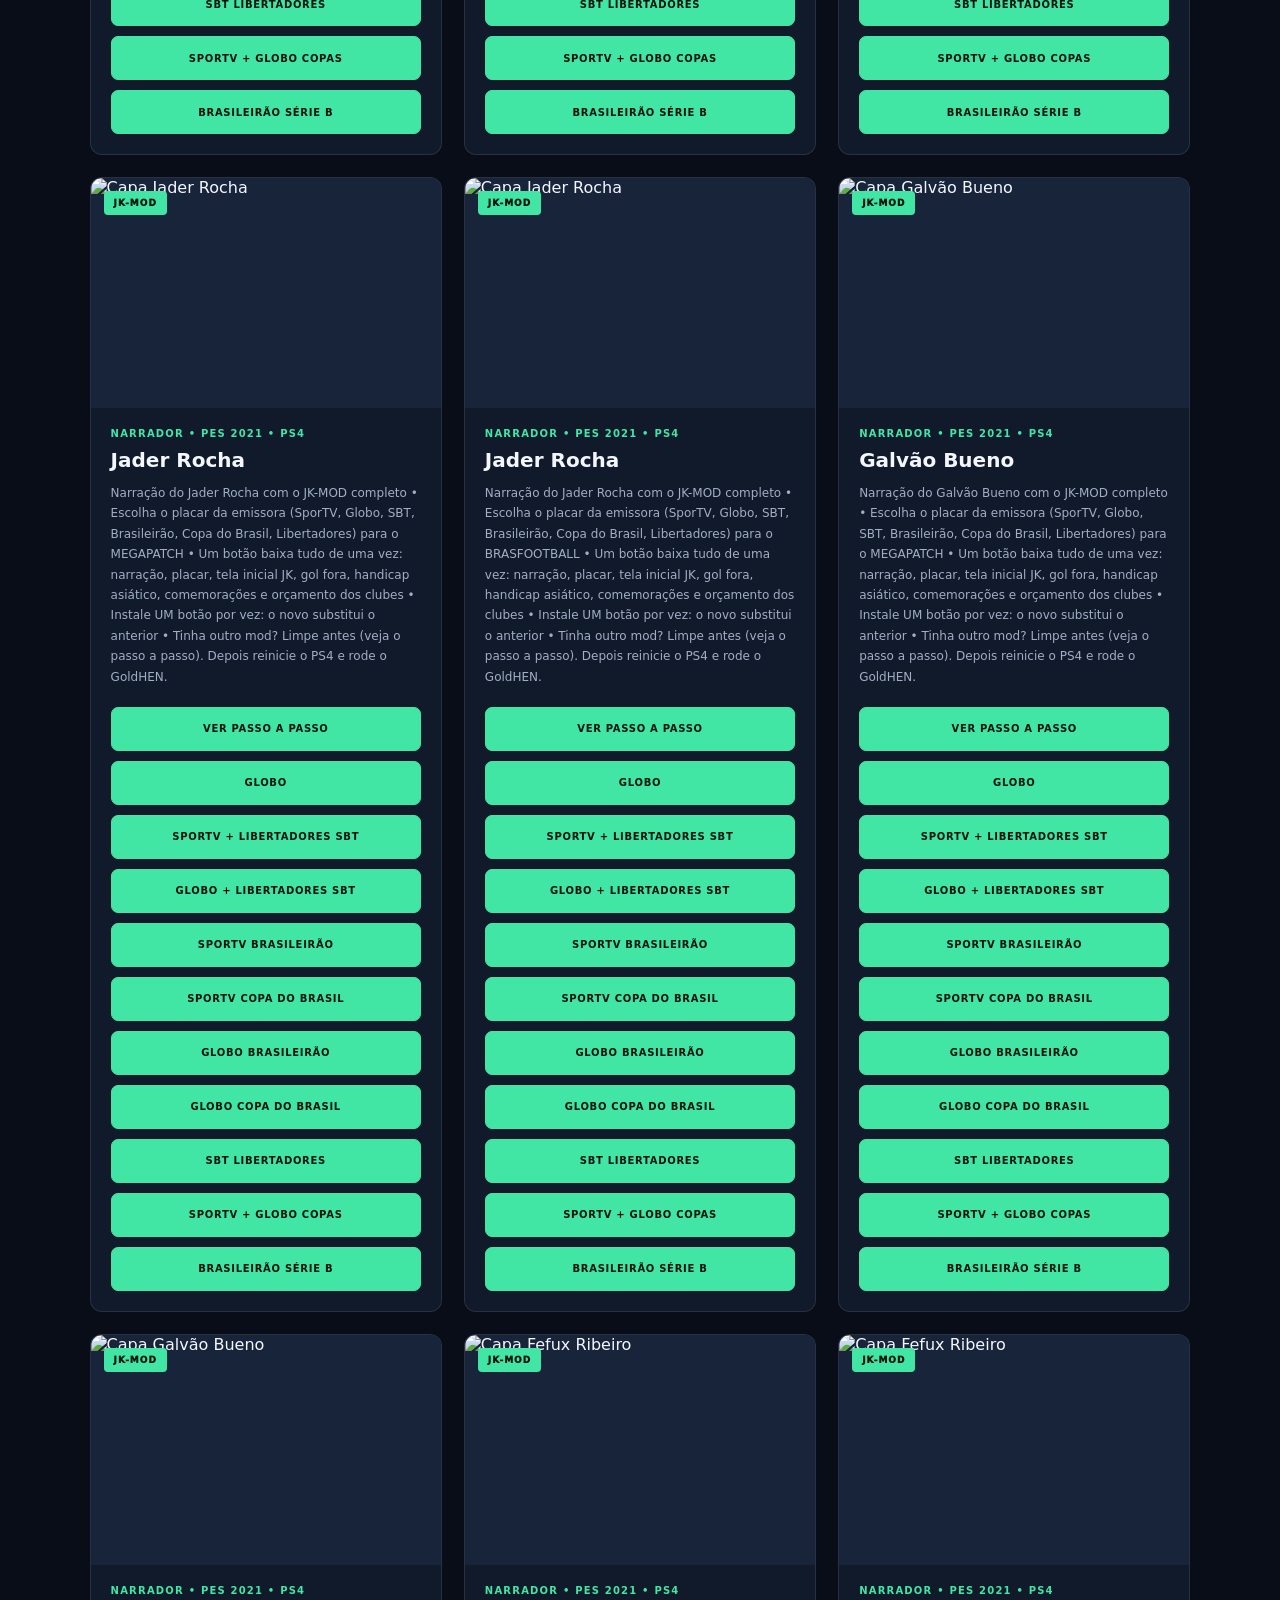
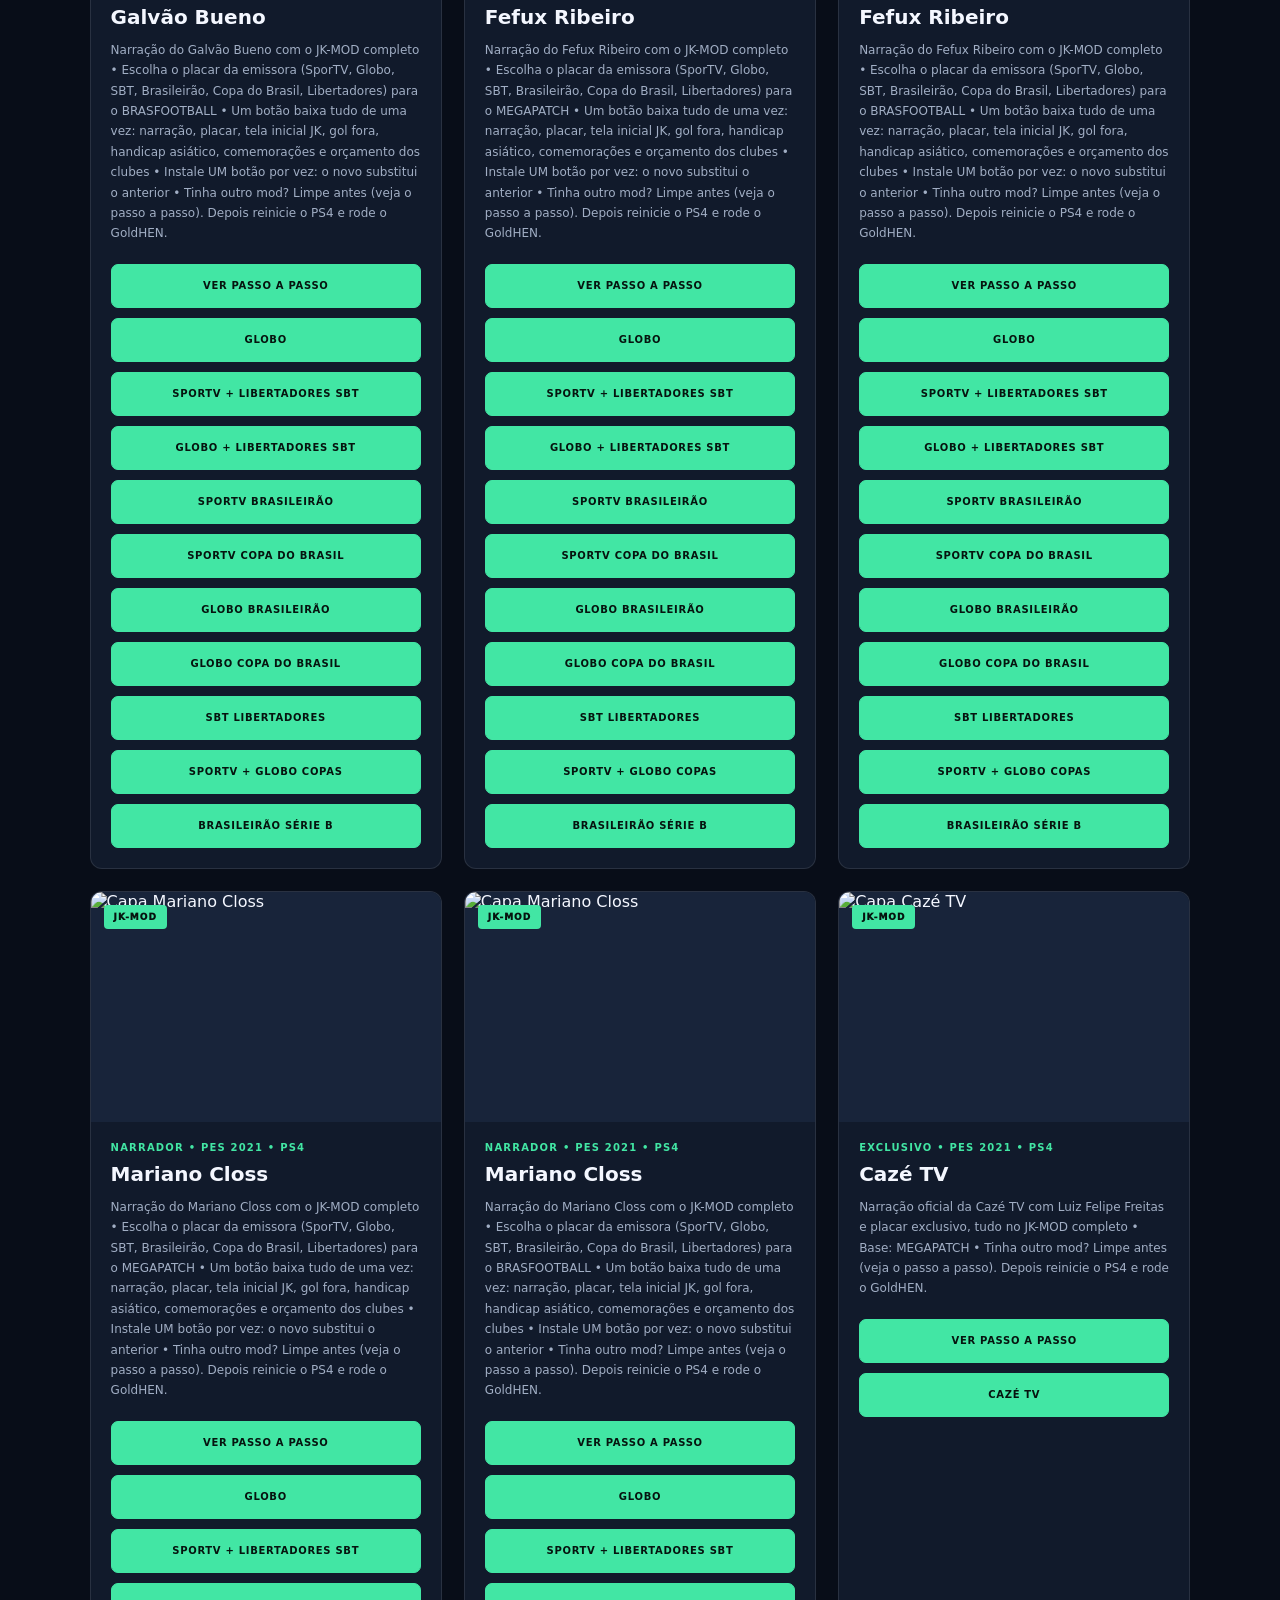
==== commit c51c9262: "Update index.html" ====
--- a/image0/index.html
+++ b/image0/index.html
@@ -67,7 +67,7 @@
         </div>
 
         <span id="result-count" class="result-count">
-          8 colecoes
+          48 colecoes
         </span>
 
       </div>
@@ -92,7 +92,9 @@
           <option value="collection">Coleções</option>
           <option value="worldcup">Copa do Mundo</option>
           <option value="duvidas">Dúvidas</option>
-          <option value="plugins">Plugins</option>
+          <option value="plugins">Plugins &amp; Mods</option>
+          <option value="jkmod_mega">JK-MOD MEGAPATCH</option>
+          <option value="jkmod_bras">JK-MOD BRASFOOTBALL</option>
         </select>
 
       </div>
@@ -100,10 +102,10 @@
       <!-- JOGOS -->
       <div class="game-grid" id="game-grid">
 
-        <!-- DÚVIDAS -->
+        <!-- Dúvidas -->
         <article
           class="game-card"
-          data-name="duvidas e respostas como instalar ajuda"
+          data-name="dúvidas guia de instalação • mega patch e brasfootball"
           data-category="duvidas"
         >
 
@@ -131,7 +133,7 @@
               <a
                 class="download-button"
                 href="#"
-                data-video-url="https://pub-c6518eb1477949a58d959f5a769703d1.r2.dev/MODS_BRASFOOTBALL_V11/PLUGINS%20-%20PES/PACOTES/Como%20Ativar-Desativar%20Plugins.jkv"
+                data-video-url="https://pub-c6518eb1477949a58d959f5a769703d1.r2.dev/BRASFOOTBALL/PLUGINS/PLUGINS%20-%20PES/PACOTES/Como%20Ativar-Desativar%20Plugins.jkv"
                 data-name="Como ativar e desativar plugins"
               >
                 ATIVAR / DESATIVAR PLUGINS
@@ -140,7 +142,7 @@
               <a
                 class="download-button"
                 href="#"
-                data-video-url="https://pub-c6518eb1477949a58d959f5a769703d1.r2.dev/MODS_BRASFOOTBALL_V11/PLUGINS%20-%20PES/Instalacao%20Plugin%20PS4.jkv"
+                data-video-url="https://pub-c6518eb1477949a58d959f5a769703d1.r2.dev/BRASFOOTBALL/PLUGINS/PLUGINS%20-%20PES/Instalacao%20Plugin%20PS4.jkv"
                 data-name="Como instalar o plugin PS4"
               >
                 INSTALAR PLUGIN NO PS4
@@ -157,7 +159,7 @@
 
               <a
                 class="download-button"
-                href="https://pub-c6518eb1477949a58d959f5a769703d1.r2.dev/MODS_BRASFOOTBALL_V11/tutorial_sergio.png"
+                href="https://pub-c6518eb1477949a58d959f5a769703d1.r2.dev/BRASFOOTBALL/PLUGINS/tutorial_sergio.png"
                 data-action="image"
                 data-name="Guia do Patch - Brasfootball V11"
                 target="_blank"
@@ -168,7 +170,7 @@
 
               <a
                 class="download-button"
-                href="https://pub-c6518eb1477949a58d959f5a769703d1.r2.dev/MODS_BRASFOOTBALL_V11/dt12_g4_plugin.png"
+                href="https://pub-c6518eb1477949a58d959f5a769703d1.r2.dev/BRASFOOTBALL/PLUGINS/dt12_g4_plugin.png"
                 data-action="image"
                 data-name="Guia DT12_G4"
                 target="_blank"
@@ -177,24 +179,56 @@
                 GUIA DT12_G4 (IMAGEM)
               </a>
 
-
             </div>
           </div>
         </article>
 
-<!-- FC 27 -->
+        <!-- Plugins &amp; Mods -->
         <article
           class="game-card"
-          data-name="EA Sports FC 27"
+          data-name="plugins &amp; mods jk-mod • apps e plugins"
+          data-category="hub"
+        >
+
+          <div class="cover-wrap">
+            <img
+              class="cover"
+              src="https://pub-c6518eb1477949a58d959f5a769703d1.r2.dev/COVERS/capa_plugins_mods.png"
+              alt="Capa Plugins &amp; Mods"
+            >
+            <span class="card-tag">PASTA</span>
+          </div>
+
+          <div class="card-content">
+
+            <p class="card-kicker">JK-MOD • APPs e Plugins</p>
+
+            <h3>Plugins &amp; Mods</h3>
+
+            <p class="card-description">
+              Abra a pasta para ver os catálogos: JK-MOD MEGAPATCH • JK-MOD BRASFOOTBALL • APPs e Plugins. Aperte ○ dentro dela para voltar.
+            </p>
+
+            <div class="card-actions">
+
+
+            </div>
+          </div>
+        </article>
+
+        <!-- EA Sports FC27 -->
+        <article
+          class="game-card"
+          data-name="ea sports fc27 futebol • ps4 • cusa57220"
           data-category="patch"
-          data-video="https://pub-c6518eb1477949a58d959f5a769703d1.r2.dev/MP4/FC%2027.mp4"
+          data-video="https://pub-c6518eb1477949a58d959f5a769703d1.r2.dev/MP4/JKV/FC%2027.jkv"
         >
 
           <div class="cover-wrap">
             <img
               class="cover"
               src="https://pub-c6518eb1477949a58d959f5a769703d1.r2.dev/COVERS/capa_fc27_v2.png"
-              alt="Capa FC 27"
+              alt="Capa EA Sports FC27"
             >
             <span class="card-tag">PATCH</span>
           </div>
@@ -214,8 +248,10 @@
               <a
                 class="download-button"
                 href="#"
-                data-pkg="https://pub-c6518eb1477949a58d959f5a769703d1.r2.dev/FC27%20Base.pkg"
-                data-content-id="EP0001-CUSA57220_00-0000000000000001"
+                data-pkg="https://pub-c6518eb1477949a58d959f5a769703d1.r2.dev/FC27/JOGO_BASE/FC27%20Base.pkg"
+                data-content-id="UP0006-CUSA57220_00-EASPORTSFC2027BG"
+                data-size="44581126144"
+                data-type="PS4GD"
                 data-name="EA Sports FC 27"
               >
                 BAIXAR EA Sports FC 27 ↓
@@ -224,8 +260,10 @@
               <a
                 class="download-button"
                 href="#"
-                data-pkg="https://pub-c6518eb1477949a58d959f5a769703d1.r2.dev/FC27%20V1.07.pkg"
-                data-content-id="EP0001-CUSA57220_00-FC27UPDATE107000"
+                data-pkg="https://pub-c6518eb1477949a58d959f5a769703d1.r2.dev/FC27/PATCH/FC27%20V1.07.pkg"
+                data-content-id="UP0006-CUSA57220_00-EASPORTSFC2027BG"
+                data-size="24178982912"
+                data-type="PS4GP"
                 data-name="EA Sports FC 27 - Update 1.07"
               >
                 BAIXAR UPDATE 1.07 ↓
@@ -234,8 +272,10 @@
               <a
                 class="download-button"
                 href="#"
-                data-pkg="https://pub-c6518eb1477949a58d959f5a769703d1.r2.dev/FC27%20-%20DLL%20Off.pkg"
-                data-content-id="EP0001-CUSA57220_00-FC27DLCOFFLINE0"
+                data-pkg="https://pub-c6518eb1477949a58d959f5a769703d1.r2.dev/FC27/PATCH/FC27%20-%20DLL%20Off.pkg"
+                data-content-id="UP0006-CUSA57220_00-FULLGAMEUNLOCK00"
+                data-size="1048576"
+                data-type="PS4AC"
                 data-name="EA Sports FC 27 - DLC Offline"
               >
                 BAIXAR DLC OFFLINE ↓
@@ -245,12 +285,12 @@
           </div>
         </article>
 
-        <!-- MEGA PATCH INFINITY -->
+        <!-- Mega Patch Infinity -->
         <article
           class="game-card"
-          data-name="mega patch infinity pes 2021 futebol"
+          data-name="mega patch infinity pes 2021 • ps4 • cusa18676"
           data-category="patch"
-          data-video="https://pub-c6518eb1477949a58d959f5a769703d1.r2.dev/MP4/Mega%20Patch%20Infinity.mp4"
+          data-video="https://pub-c6518eb1477949a58d959f5a769703d1.r2.dev/MP4/JKV/Mega%20Patch%20Infinity.jkv"
         >
 
           <div class="cover-wrap">
@@ -277,8 +317,10 @@
               <a
                 class="download-button base-download-button"
                 href="#"
-                data-pkg="https://pub-c6518eb1477949a58d959f5a769703d1.r2.dev/BASE%20MEGA%20PATCH%20INFINITY%202026.pkg"
-                data-content-id="EP0001-CUSA18676_00-INFINITYBASE2026"
+                data-pkg="https://pub-c6518eb1477949a58d959f5a769703d1.r2.dev/MEGA_PATCH/JOGO_BASE/BASE%20MEGA%20PATCH%20INFINITY%202026.pkg"
+                data-content-id="UP0101-CUSA18676_00-PES2021000000000"
+                data-size="74347118592"
+                data-type="PS4GD"
                 data-name="Mega Patch Infinity 2026 - Jogo Base"
               >
                 BAIXAR JOGO BASE ↓
@@ -287,8 +329,10 @@
               <a
                 class="download-button"
                 href="#"
-                data-pkg="https://pub-c6518eb1477949a58d959f5a769703d1.r2.dev/MEGA%20PATCH%20INFINITY%2010.00%202027.pkg"
-                data-content-id="EP0001-CUSA18676_00-INFINITYUPD10000"
+                data-pkg="https://pub-c6518eb1477949a58d959f5a769703d1.r2.dev/MEGA_PATCH/PATCH/MEGA%20PATCH%20INFINITY%2010.00%202027.pkg"
+                data-content-id="UP0101-CUSA18676_00-PES2021000000000"
+                data-size="106770989056"
+                data-type="PS4GP"
                 data-name="Mega Patch Infinity - Update 10.0 2026"
               >
                 BAIXAR UPDATE 10.0 ↓
@@ -297,8 +341,10 @@
               <a
                 class="download-button"
                 href="#"
-                data-pkg="https://pub-c6518eb1477949a58d959f5a769703d1.r2.dev/MODS_BRASFOOTBALL_V11/Atualiza%C3%A7%C3%A3o%20Mods%20Brasfotball%20V11.pkg"
-                data-content-id="EP0001-CUSA18676_00-MODSBRASV1100000"
+                data-pkg="https://pub-c6518eb1477949a58d959f5a769703d1.r2.dev/BRASFOOTBALL/PATCH/Atualiza%C3%A7%C3%A3o%20Mods%20Brasfotball%20V11.pkg"
+                data-content-id="ED1234-PLUG12026_00-0000000000000000"
+                data-size="1628504064"
+                data-type="PS4GD"
                 data-name="Mods V11 PKG - Mega Patch Infinity"
               >
                 BAIXAR MODS V11 ↓
@@ -308,10 +354,10 @@
           </div>
         </article>
 
-        <!-- BRASFOOTBALL V11 -->
+        <!-- Brasfootball V11 -->
         <article
           class="game-card"
-          data-name="brasfootball v11 patch futebol"
+          data-name="brasfootball v11 futebol • ps4 • cusa18676"
           data-category="patch"
         >
 
@@ -336,317 +382,5475 @@
 
             <div class="card-actions">
 
-              <!-- 1. GUIA DO PATCH -->
-              <a
-                class="download-button"
-                href="https://pub-c6518eb1477949a58d959f5a769703d1.r2.dev/MODS_BRASFOOTBALL_V11/tutorial_sergio.png"
+              <a
+                class="download-button"
+                href="https://pub-c6518eb1477949a58d959f5a769703d1.r2.dev/BRASFOOTBALL/PLUGINS/tutorial_sergio.png"
                 data-action="image"
                 data-name="Guia do Patch - Brasfootball V11"
                 target="_blank"
                 rel="noopener noreferrer"
-                style="background: #1e293b; border-color: #38bdf8; color: #38bdf8;"
-              >
-                1. VER GUIA DO PATCH 🖼️
-              </a>
-
-              <!-- 2. JOGO BASE -->
+              >
+                1. VER GUIA DO PATCH
+              </a>
+
               <a
                 class="download-button base-download-button"
                 href="#"
-                data-pkg="https://pub-c6518eb1477949a58d959f5a769703d1.r2.dev/BRASFOOTBALL%20BASE.pkg"
-                data-content-id="EP0001-CUSA18676_00-0000000000000001"
+                data-pkg="https://pub-c6518eb1477949a58d959f5a769703d1.r2.dev/BRASFOOTBALL/JOGO_BASE/BRASFOOTBALL%20BASE.pkg"
+                data-content-id="UP0101-CUSA18676_00-PES2021000000000"
+                data-size="36130521088"
+                data-type="PS4GD"
                 data-name="Brasfootball - BASE"
               >
                 2. BAIXAR JOGO BASE ↓
               </a>
 
-              <!-- 3. PATCH V11 -->
               <a
                 class="download-button"
                 href="#"
-                data-pkg="https://pub-c6518eb1477949a58d959f5a769703d1.r2.dev/Brasfootball%20V11%20Patch.pkg"
-                data-content-id="EP0001-CUSA18676_00-BRAPATCHV110000"
+                data-pkg="https://pub-c6518eb1477949a58d959f5a769703d1.r2.dev/BRASFOOTBALL/PATCH/Brasfootball%20V11%20Patch.pkg"
+                data-content-id="UP0101-CUSA18676_00-PES2021000000000"
+                data-size="135681015808"
+                data-type="PS4GP"
                 data-name="Brasfootball - Patch V11"
               >
                 3. BAIXAR PATCH V11 ↓
               </a>
 
-              <!-- 4. MODS V11 -->
               <a
                 class="download-button"
                 href="#"
-                data-pkg="https://pub-c6518eb1477949a58d959f5a769703d1.r2.dev/MODS_BRASFOOTBALL_V11/Atualiza%C3%A7%C3%A3o%20Mods%20Brasfotball%20V11.pkg"
-                data-content-id="EP0001-CUSA18676_00-MODSBRASV1100000"
+                data-pkg="https://pub-c6518eb1477949a58d959f5a769703d1.r2.dev/BRASFOOTBALL/PATCH/Atualiza%C3%A7%C3%A3o%20Mods%20Brasfotball%20V11.pkg"
+                data-content-id="ED1234-PLUG12026_00-0000000000000000"
+                data-size="1628504064"
+                data-type="PS4GD"
                 data-name="Brasfootball - Mods V11 PKG"
               >
                 4. BAIXAR MODS V11 ↓
               </a>
 
-              <!-- 6. VÍDEO DO PATCH -->
               <a
                 class="download-button"
                 href="#"
                 data-video-url="https://pub-c6518eb1477949a58d959f5a769703d1.r2.dev/MP4/JKV/Brasfootball%20Patch%20V11.jkv"
                 data-name="Vídeo do Patch - Brasfootball V11"
-                style="background: #1e293b; border-color: #38bdf8; color: #38bdf8;"
-              >
-                5. VER VÍDEO DO PATCH 🎥
-              </a>
-
-              <!-- 7. VÍDEO DO MOD -->
+              >
+                5. VER VÍDEO DO PATCH
+              </a>
+
               <a
                 class="download-button"
                 href="#"
                 data-video-url="https://pub-c6518eb1477949a58d959f5a769703d1.r2.dev/MP4/JKV/Ativar%20mod%20brasfootball%20V11.jkv"
                 data-name="Como ativar o mod - Brasfootball V11"
-                style="background: #1e293b; border-color: #38bdf8; color: #38bdf8;"
-              >
-                6. VER VÍDEO DO MOD 🎥
+              >
+                6. VER VÍDEO DO MOD
               </a>
 
             </div>
           </div>
         </article>
 
-        <!-- JK-MOD -->        <article
+        <!-- JK-MOD MEGAPATCH -->
+        <article
           class="game-card"
-          data-name="jk-mod jk patchs mod plugins pes 2021"
+          data-name="jk-mod megapatch narradores • placares • cazé tv"
           data-category="plugins"
         >
+
           <div class="cover-wrap">
             <img
               class="cover"
-              src="https://pub-c6518eb1477949a58d959f5a769703d1.r2.dev/COVERS/capa_jkmod.png"
-              alt="Capa JK-MOD"
+              src="https://pub-c6518eb1477949a58d959f5a769703d1.r2.dev/COVERS/capa_jkmod_mega.png"
+              alt="Capa JK-MOD MEGAPATCH"
             >
-            <span class="card-tag">JK-MOD</span>
-          </div>
+            <span class="card-tag">PASTA</span>
+          </div>
+
           <div class="card-content">
 
-            <p class="card-kicker">PLUGINS • PES 2021 • PS4</p>
-
-            <h3>JK-MOD</h3>
+            <p class="card-kicker">NARRADORES • PLACARES • CAZÉ TV</p>
+
+            <h3>JK-MOD MEGAPATCH</h3>
 
             <p class="card-description">
-              Mod completo do JK Patchs para o PES 2021, tudo já vem ligado • Narração do Téo José ou do Cléber, à sua escolha • Placar: SporTV ou Globo + SBT, ou Cazé TV • Brasileirão e Copa do Brasil 2026 atualizados • Handicap Asiático e Gol Fora já ativos • Tela inicial exclusiva JK Patchs • Comemorações, entrada em campo, taças e pênaltis • Orçamento dos clubes (480 times) • Menu Gigante TV4K (letras grandes) já incluído • Veja o passo a passo e escolha UM botão da sua base (MEGAPATCH ou BRASFOOTBALL): ele baixa tudo de uma vez • Cazé TV: mude o narrador nas configurações para Luis Felipe. Tinha outro mod? Limpe antes (veja o guia). Depois reinicie o PS4 e rode o GoldHEN.
+              Mod completo do JK Patchs para o MEGAPATCH INFINITY • Abra a pasta e escolha o seu NARRADOR • Cada narrador tem os placares de todas as emissoras: Globo, SporTV, SBT, Brasileirão, Copa do Brasil e Libertadores • Cazé TV é exclusivo, com placar próprio
             </p>
 
             <div class="card-actions">
-              <!-- VER PASSO A PASSO -->
+
               <a
                 class="download-button"
                 href="https://pub-c6518eb1477949a58d959f5a769703d1.r2.dev/COVERS/tutorial_passos.png"
                 data-action="image"
                 data-name="Passo a passo - JK-MOD"
+                target="_blank"
+                rel="noopener noreferrer"
               >
                 VER PASSO A PASSO
               </a>
 
-              <!-- GLOBO + LUIS ROBERTO (MEGAPATCH) -->
-              <a
-                class="download-button"
-                href="https://pub-c6518eb1477949a58d959f5a769703d1.r2.dev/APP-PS4/JK/afr.prx"
-                data-action="download"
-                data-extra="https://pub-c6518eb1477949a58d959f5a769703d1.r2.dev/APP-PS4/JK/season_2026.prx|https://pub-c6518eb1477949a58d959f5a769703d1.r2.dev/APP-PS4/JK/pes2026.prx|https://pub-c6518eb1477949a58d959f5a769703d1.r2.dev/APP-PS4/JK/pes21_pure_ai.prx|https://pub-c6518eb1477949a58d959f5a769703d1.r2.dev/APP-PS4/JK/pes21_gol_fora.prx|https://pub-c6518eb1477949a58d959f5a769703d1.r2.dev/APP-PS4/JK/brazilian_season_v121.prx|https://pub-c6518eb1477949a58d959f5a769703d1.r2.dev/APP-PS4/JK/ml_orcamento.prx|https://pub-c6518eb1477949a58d959f5a769703d1.r2.dev/APP-PS4/JK/comemorar.prx|/data/ml_orcamento=https://pub-c6518eb1477949a58d959f5a769703d1.r2.dev/APP-PS4/JK/orcamentos.json|/data/ml_orcamento=https://pub-c6518eb1477949a58d959f5a769703d1.r2.dev/APP-PS4/JK/modelo.json|/data/PCC59=https://pub-c6518eb1477949a58d959f5a769703d1.r2.dev/APP-PS4/JK/bodies.pcc|/data/PCC59=https://pub-c6518eb1477949a58d959f5a769703d1.r2.dev/APP-PS4/JK/table_goal221.bin|/data/GoldHEN/AFR/CUSA18676=https://pub-c6518eb1477949a58d959f5a769703d1.r2.dev/MODS_BRASFOOTBALL_V11/dt12_g4.cpk|/data/GoldHEN/AFR/CUSA18676=https://pub-c6518eb1477949a58d959f5a769703d1.r2.dev/PLUGINS%20-%20MEGAPATCH/NARRADORES/Luis%20Roberto/JKNarrador.cpk|/data/GoldHEN/AFR/CUSA18676=https://pub-c6518eb1477949a58d959f5a769703d1.r2.dev/APP-PS4/JK/PlacarGlobo_JK.cpk|/data/GoldHEN/AFR/CUSA18676=https://pub-c6518eb1477949a58d959f5a769703d1.r2.dev/APP-PS4/JK/JKStart.cpk|/data/GoldHEN/AFR/CUSA18676=https://pub-c6518eb1477949a58d959f5a769703d1.r2.dev/MODS_BRASFOOTBALL_V11/PLUGINS%20-%20PES/menu/menu.cpk|/data/GoldHEN/AFR/CUSA18676=https://pub-c6518eb1477949a58d959f5a769703d1.r2.dev/APP-PS4/JK/MENU_GLOBO_LUIS/DpFileList.bin|/data/GoldHEN=https://pub-c6518eb1477949a58d959f5a769703d1.r2.dev/APP-PS4/JK/plugins.ini"
-                data-dest="/data/GoldHEN/plugins"
-                data-name="JK-MOD - Mod completo"
-              >
-                GLOBO + LUIS ROBERTO (MEGAPATCH)
-              </a>
-
-              <!-- GLOBO + LUIS ROBERTO (BRASFOOTBALL) -->
-              <a
-                class="download-button"
-                href="https://pub-c6518eb1477949a58d959f5a769703d1.r2.dev/APP-PS4/JK/afr.prx"
-                data-action="download"
-                data-extra="https://pub-c6518eb1477949a58d959f5a769703d1.r2.dev/APP-PS4/JK/season_2026.prx|https://pub-c6518eb1477949a58d959f5a769703d1.r2.dev/APP-PS4/JK/pes2026.prx|https://pub-c6518eb1477949a58d959f5a769703d1.r2.dev/APP-PS4/JK/pes21_pure_ai.prx|https://pub-c6518eb1477949a58d959f5a769703d1.r2.dev/APP-PS4/JK/pes21_gol_fora.prx|https://pub-c6518eb1477949a58d959f5a769703d1.r2.dev/APP-PS4/JK/brazilian_season_v121.prx|https://pub-c6518eb1477949a58d959f5a769703d1.r2.dev/APP-PS4/JK/ml_orcamento.prx|https://pub-c6518eb1477949a58d959f5a769703d1.r2.dev/APP-PS4/JK/comemorar.prx|/data/ml_orcamento=https://pub-c6518eb1477949a58d959f5a769703d1.r2.dev/APP-PS4/JK/orcamentos.json|/data/ml_orcamento=https://pub-c6518eb1477949a58d959f5a769703d1.r2.dev/APP-PS4/JK/modelo.json|/data/PCC59=https://pub-c6518eb1477949a58d959f5a769703d1.r2.dev/APP-PS4/JK/bodies.pcc|/data/PCC59=https://pub-c6518eb1477949a58d959f5a769703d1.r2.dev/APP-PS4/JK/table_goal221.bin|/data/GoldHEN/AFR/CUSA18676=https://pub-c6518eb1477949a58d959f5a769703d1.r2.dev/MODS_BRASFOOTBALL_V11/dt12_g4.cpk|/data/GoldHEN/AFR/CUSA18676=https://pub-c6518eb1477949a58d959f5a769703d1.r2.dev/PLUGINS%20-%20MEGAPATCH/NARRADORES/Luis%20Roberto/JKNarrador.cpk|/data/GoldHEN/AFR/CUSA18676=https://pub-c6518eb1477949a58d959f5a769703d1.r2.dev/APP-PS4/JK/PlacarGlobo_JK.cpk|/data/GoldHEN/AFR/CUSA18676=https://pub-c6518eb1477949a58d959f5a769703d1.r2.dev/APP-PS4/JK/JKStart.cpk|/data/GoldHEN/AFR/CUSA18676=https://pub-c6518eb1477949a58d959f5a769703d1.r2.dev/MODS_BRASFOOTBALL_V11/PLUGINS%20-%20PES/menu/menu.cpk|/data/GoldHEN/AFR/CUSA18676=https://pub-c6518eb1477949a58d959f5a769703d1.r2.dev/APP-PS4/JK/BRASFOOT_GLOBO_LUIS/DpFileList.bin|/data/GoldHEN=https://pub-c6518eb1477949a58d959f5a769703d1.r2.dev/APP-PS4/JK/plugins.ini"
-                data-dest="/data/GoldHEN/plugins"
-                data-name="JK-MOD - Mod completo"
-              >
-                GLOBO + LUIS ROBERTO (BRASFOOTBALL)
-              </a>
-
-              <!-- GLOBO + TÉO JOSÉ (MEGAPATCH) -->
-              <a
-                class="download-button"
-                href="https://pub-c6518eb1477949a58d959f5a769703d1.r2.dev/APP-PS4/JK/afr.prx"
-                data-action="download"
-                data-extra="https://pub-c6518eb1477949a58d959f5a769703d1.r2.dev/APP-PS4/JK/season_2026.prx|https://pub-c6518eb1477949a58d959f5a769703d1.r2.dev/APP-PS4/JK/pes2026.prx|https://pub-c6518eb1477949a58d959f5a769703d1.r2.dev/APP-PS4/JK/pes21_pure_ai.prx|https://pub-c6518eb1477949a58d959f5a769703d1.r2.dev/APP-PS4/JK/pes21_gol_fora.prx|https://pub-c6518eb1477949a58d959f5a769703d1.r2.dev/APP-PS4/JK/brazilian_season_v121.prx|https://pub-c6518eb1477949a58d959f5a769703d1.r2.dev/APP-PS4/JK/ml_orcamento.prx|https://pub-c6518eb1477949a58d959f5a769703d1.r2.dev/APP-PS4/JK/comemorar.prx|/data/ml_orcamento=https://pub-c6518eb1477949a58d959f5a769703d1.r2.dev/APP-PS4/JK/orcamentos.json|/data/ml_orcamento=https://pub-c6518eb1477949a58d959f5a769703d1.r2.dev/APP-PS4/JK/modelo.json|/data/PCC59=https://pub-c6518eb1477949a58d959f5a769703d1.r2.dev/APP-PS4/JK/bodies.pcc|/data/PCC59=https://pub-c6518eb1477949a58d959f5a769703d1.r2.dev/APP-PS4/JK/table_goal221.bin|/data/GoldHEN/AFR/CUSA18676=https://pub-c6518eb1477949a58d959f5a769703d1.r2.dev/MODS_BRASFOOTBALL_V11/dt12_g4.cpk|/data/GoldHEN/AFR/CUSA18676=https://pub-c6518eb1477949a58d959f5a769703d1.r2.dev/PLUGINS%20-%20MEGAPATCH/NARRADORES/Teo%20Jose/JKNarrador.cpk|/data/GoldHEN/AFR/CUSA18676=https://pub-c6518eb1477949a58d959f5a769703d1.r2.dev/APP-PS4/JK/PlacarGlobo_JK.cpk|/data/GoldHEN/AFR/CUSA18676=https://pub-c6518eb1477949a58d959f5a769703d1.r2.dev/APP-PS4/JK/JKStart.cpk|/data/GoldHEN/AFR/CUSA18676=https://pub-c6518eb1477949a58d959f5a769703d1.r2.dev/MODS_BRASFOOTBALL_V11/PLUGINS%20-%20PES/menu/menu.cpk|/data/GoldHEN/AFR/CUSA18676=https://pub-c6518eb1477949a58d959f5a769703d1.r2.dev/APP-PS4/JK/MENU_GLOBO_LUIS/DpFileList.bin|/data/GoldHEN=https://pub-c6518eb1477949a58d959f5a769703d1.r2.dev/APP-PS4/JK/plugins.ini"
-                data-dest="/data/GoldHEN/plugins"
-                data-name="JK-MOD - Mod completo"
-              >
-                GLOBO + TÉO JOSÉ (MEGAPATCH)
-              </a>
-
-              <!-- GLOBO + TÉO JOSÉ (BRASFOOTBALL) -->
-              <a
-                class="download-button"
-                href="https://pub-c6518eb1477949a58d959f5a769703d1.r2.dev/APP-PS4/JK/afr.prx"
-                data-action="download"
-                data-extra="https://pub-c6518eb1477949a58d959f5a769703d1.r2.dev/APP-PS4/JK/season_2026.prx|https://pub-c6518eb1477949a58d959f5a769703d1.r2.dev/APP-PS4/JK/pes2026.prx|https://pub-c6518eb1477949a58d959f5a769703d1.r2.dev/APP-PS4/JK/pes21_pure_ai.prx|https://pub-c6518eb1477949a58d959f5a769703d1.r2.dev/APP-PS4/JK/pes21_gol_fora.prx|https://pub-c6518eb1477949a58d959f5a769703d1.r2.dev/APP-PS4/JK/brazilian_season_v121.prx|https://pub-c6518eb1477949a58d959f5a769703d1.r2.dev/APP-PS4/JK/ml_orcamento.prx|https://pub-c6518eb1477949a58d959f5a769703d1.r2.dev/APP-PS4/JK/comemorar.prx|/data/ml_orcamento=https://pub-c6518eb1477949a58d959f5a769703d1.r2.dev/APP-PS4/JK/orcamentos.json|/data/ml_orcamento=https://pub-c6518eb1477949a58d959f5a769703d1.r2.dev/APP-PS4/JK/modelo.json|/data/PCC59=https://pub-c6518eb1477949a58d959f5a769703d1.r2.dev/APP-PS4/JK/bodies.pcc|/data/PCC59=https://pub-c6518eb1477949a58d959f5a769703d1.r2.dev/APP-PS4/JK/table_goal221.bin|/data/GoldHEN/AFR/CUSA18676=https://pub-c6518eb1477949a58d959f5a769703d1.r2.dev/MODS_BRASFOOTBALL_V11/dt12_g4.cpk|/data/GoldHEN/AFR/CUSA18676=https://pub-c6518eb1477949a58d959f5a769703d1.r2.dev/PLUGINS%20-%20MEGAPATCH/NARRADORES/Teo%20Jose/JKNarrador.cpk|/data/GoldHEN/AFR/CUSA18676=https://pub-c6518eb1477949a58d959f5a769703d1.r2.dev/APP-PS4/JK/PlacarGlobo_JK.cpk|/data/GoldHEN/AFR/CUSA18676=https://pub-c6518eb1477949a58d959f5a769703d1.r2.dev/APP-PS4/JK/JKStart.cpk|/data/GoldHEN/AFR/CUSA18676=https://pub-c6518eb1477949a58d959f5a769703d1.r2.dev/MODS_BRASFOOTBALL_V11/PLUGINS%20-%20PES/menu/menu.cpk|/data/GoldHEN/AFR/CUSA18676=https://pub-c6518eb1477949a58d959f5a769703d1.r2.dev/APP-PS4/JK/BRASFOOT_GLOBO_LUIS/DpFileList.bin|/data/GoldHEN=https://pub-c6518eb1477949a58d959f5a769703d1.r2.dev/APP-PS4/JK/plugins.ini"
-                data-dest="/data/GoldHEN/plugins"
-                data-name="JK-MOD - Mod completo"
-              >
-                GLOBO + TÉO JOSÉ (BRASFOOTBALL)
-              </a>
-
-              <!-- GLOBO + CLÉBER M. (MEGAPATCH) -->
-              <a
-                class="download-button"
-                href="https://pub-c6518eb1477949a58d959f5a769703d1.r2.dev/APP-PS4/JK/afr.prx"
-                data-action="download"
-                data-extra="https://pub-c6518eb1477949a58d959f5a769703d1.r2.dev/APP-PS4/JK/season_2026.prx|https://pub-c6518eb1477949a58d959f5a769703d1.r2.dev/APP-PS4/JK/pes2026.prx|https://pub-c6518eb1477949a58d959f5a769703d1.r2.dev/APP-PS4/JK/pes21_pure_ai.prx|https://pub-c6518eb1477949a58d959f5a769703d1.r2.dev/APP-PS4/JK/pes21_gol_fora.prx|https://pub-c6518eb1477949a58d959f5a769703d1.r2.dev/APP-PS4/JK/brazilian_season_v121.prx|https://pub-c6518eb1477949a58d959f5a769703d1.r2.dev/APP-PS4/JK/ml_orcamento.prx|https://pub-c6518eb1477949a58d959f5a769703d1.r2.dev/APP-PS4/JK/comemorar.prx|/data/ml_orcamento=https://pub-c6518eb1477949a58d959f5a769703d1.r2.dev/APP-PS4/JK/orcamentos.json|/data/ml_orcamento=https://pub-c6518eb1477949a58d959f5a769703d1.r2.dev/APP-PS4/JK/modelo.json|/data/PCC59=https://pub-c6518eb1477949a58d959f5a769703d1.r2.dev/APP-PS4/JK/bodies.pcc|/data/PCC59=https://pub-c6518eb1477949a58d959f5a769703d1.r2.dev/APP-PS4/JK/table_goal221.bin|/data/GoldHEN/AFR/CUSA18676=https://pub-c6518eb1477949a58d959f5a769703d1.r2.dev/MODS_BRASFOOTBALL_V11/dt12_g4.cpk|/data/GoldHEN/AFR/CUSA18676=https://pub-c6518eb1477949a58d959f5a769703d1.r2.dev/APP-PS4/JK/PlacarGlobo_JK.cpk|/data/GoldHEN/AFR/CUSA18676=https://pub-c6518eb1477949a58d959f5a769703d1.r2.dev/APP-PS4/JK/JKStart.cpk|/data/GoldHEN/AFR/CUSA18676=https://pub-c6518eb1477949a58d959f5a769703d1.r2.dev/MODS_BRASFOOTBALL_V11/PLUGINS%20-%20PES/menu/menu.cpk|/data/GoldHEN/AFR/CUSA18676=https://pub-c6518eb1477949a58d959f5a769703d1.r2.dev/APP-PS4/JK/MENU_GLOBO_CLEBERM/DpFileList.bin|/data/GoldHEN=https://pub-c6518eb1477949a58d959f5a769703d1.r2.dev/APP-PS4/JK/plugins.ini"
-                data-dest="/data/GoldHEN/plugins"
-                data-name="JK-MOD - Mod completo"
-              >
-                GLOBO + CLÉBER M. (MEGAPATCH)
-              </a>
-
-              <!-- GLOBO + CLÉBER M. (BRASFOOTBALL) -->
-              <a
-                class="download-button"
-                href="https://pub-c6518eb1477949a58d959f5a769703d1.r2.dev/APP-PS4/JK/afr.prx"
-                data-action="download"
-                data-extra="https://pub-c6518eb1477949a58d959f5a769703d1.r2.dev/APP-PS4/JK/season_2026.prx|https://pub-c6518eb1477949a58d959f5a769703d1.r2.dev/APP-PS4/JK/pes2026.prx|https://pub-c6518eb1477949a58d959f5a769703d1.r2.dev/APP-PS4/JK/pes21_pure_ai.prx|https://pub-c6518eb1477949a58d959f5a769703d1.r2.dev/APP-PS4/JK/pes21_gol_fora.prx|https://pub-c6518eb1477949a58d959f5a769703d1.r2.dev/APP-PS4/JK/brazilian_season_v121.prx|https://pub-c6518eb1477949a58d959f5a769703d1.r2.dev/APP-PS4/JK/ml_orcamento.prx|https://pub-c6518eb1477949a58d959f5a769703d1.r2.dev/APP-PS4/JK/comemorar.prx|/data/ml_orcamento=https://pub-c6518eb1477949a58d959f5a769703d1.r2.dev/APP-PS4/JK/orcamentos.json|/data/ml_orcamento=https://pub-c6518eb1477949a58d959f5a769703d1.r2.dev/APP-PS4/JK/modelo.json|/data/PCC59=https://pub-c6518eb1477949a58d959f5a769703d1.r2.dev/APP-PS4/JK/bodies.pcc|/data/PCC59=https://pub-c6518eb1477949a58d959f5a769703d1.r2.dev/APP-PS4/JK/table_goal221.bin|/data/GoldHEN/AFR/CUSA18676=https://pub-c6518eb1477949a58d959f5a769703d1.r2.dev/MODS_BRASFOOTBALL_V11/dt12_g4.cpk|/data/GoldHEN/AFR/CUSA18676=https://pub-c6518eb1477949a58d959f5a769703d1.r2.dev/APP-PS4/JK/PlacarGlobo_JK.cpk|/data/GoldHEN/AFR/CUSA18676=https://pub-c6518eb1477949a58d959f5a769703d1.r2.dev/APP-PS4/JK/JKStart.cpk|/data/GoldHEN/AFR/CUSA18676=https://pub-c6518eb1477949a58d959f5a769703d1.r2.dev/MODS_BRASFOOTBALL_V11/PLUGINS%20-%20PES/menu/menu.cpk|/data/GoldHEN/AFR/CUSA18676=https://pub-c6518eb1477949a58d959f5a769703d1.r2.dev/APP-PS4/JK/BRASFOOT_GLOBO_CLEBERM/DpFileList.bin|/data/GoldHEN=https://pub-c6518eb1477949a58d959f5a769703d1.r2.dev/APP-PS4/JK/plugins.ini"
-                data-dest="/data/GoldHEN/plugins"
-                data-name="JK-MOD - Mod completo"
-              >
-                GLOBO + CLÉBER M. (BRASFOOTBALL)
-              </a>
-
-              <!-- SPORTV / SBT + TÉO JOSÉ (MEGAPATCH) -->
-              <a
-                class="download-button"
-                href="https://pub-c6518eb1477949a58d959f5a769703d1.r2.dev/APP-PS4/JK/afr.prx"
-                data-action="download"
-                data-extra="https://pub-c6518eb1477949a58d959f5a769703d1.r2.dev/APP-PS4/JK/season_2026.prx|https://pub-c6518eb1477949a58d959f5a769703d1.r2.dev/APP-PS4/JK/pes2026.prx|https://pub-c6518eb1477949a58d959f5a769703d1.r2.dev/APP-PS4/JK/pes21_pure_ai.prx|https://pub-c6518eb1477949a58d959f5a769703d1.r2.dev/APP-PS4/JK/pes21_gol_fora.prx|https://pub-c6518eb1477949a58d959f5a769703d1.r2.dev/APP-PS4/JK/brazilian_season_v121.prx|https://pub-c6518eb1477949a58d959f5a769703d1.r2.dev/APP-PS4/JK/ml_orcamento.prx|https://pub-c6518eb1477949a58d959f5a769703d1.r2.dev/APP-PS4/JK/comemorar.prx|/data/ml_orcamento=https://pub-c6518eb1477949a58d959f5a769703d1.r2.dev/APP-PS4/JK/orcamentos.json|/data/ml_orcamento=https://pub-c6518eb1477949a58d959f5a769703d1.r2.dev/APP-PS4/JK/modelo.json|/data/PCC59=https://pub-c6518eb1477949a58d959f5a769703d1.r2.dev/APP-PS4/JK/bodies.pcc|/data/PCC59=https://pub-c6518eb1477949a58d959f5a769703d1.r2.dev/APP-PS4/JK/table_goal221.bin|/data/GoldHEN/AFR/CUSA18676=https://pub-c6518eb1477949a58d959f5a769703d1.r2.dev/MODS_BRASFOOTBALL_V11/dt12_g4.cpk|/data/GoldHEN/AFR/CUSA18676=https://pub-c6518eb1477949a58d959f5a769703d1.r2.dev/PLUGINS%20-%20MEGAPATCH/NARRADORES/Teo%20Jose/JKNarrador.cpk|/data/GoldHEN/AFR/CUSA18676=https://pub-c6518eb1477949a58d959f5a769703d1.r2.dev/PLUGINS%20-%20MEGAPATCH/PLACARES/BR_SPORTV_LIBERTA_SBT_TEO_JOSE/PlacarBR_SporTV_Liberta_SBT.cpk|/data/GoldHEN/AFR/CUSA18676=https://pub-c6518eb1477949a58d959f5a769703d1.r2.dev/APP-PS4/JK/JKStart.cpk|/data/GoldHEN/AFR/CUSA18676=https://pub-c6518eb1477949a58d959f5a769703d1.r2.dev/MODS_BRASFOOTBALL_V11/PLUGINS%20-%20PES/menu/menu.cpk|/data/GoldHEN/AFR/CUSA18676=https://pub-c6518eb1477949a58d959f5a769703d1.r2.dev/APP-PS4/JK/MENU/DpFileList.bin|/data/GoldHEN=https://pub-c6518eb1477949a58d959f5a769703d1.r2.dev/APP-PS4/JK/plugins.ini"
-                data-dest="/data/GoldHEN/plugins"
-                data-name="JK-MOD - Mod completo"
-              >
-                SPORTV / SBT + TÉO JOSÉ (MEGAPATCH)
-              </a>
-
-              <!-- SPORTV / SBT + TÉO JOSÉ (BRASFOOTBALL) -->
-              <a
-                class="download-button"
-                href="https://pub-c6518eb1477949a58d959f5a769703d1.r2.dev/APP-PS4/JK/afr.prx"
-                data-action="download"
-                data-extra="https://pub-c6518eb1477949a58d959f5a769703d1.r2.dev/APP-PS4/JK/season_2026.prx|https://pub-c6518eb1477949a58d959f5a769703d1.r2.dev/APP-PS4/JK/pes2026.prx|https://pub-c6518eb1477949a58d959f5a769703d1.r2.dev/APP-PS4/JK/pes21_pure_ai.prx|https://pub-c6518eb1477949a58d959f5a769703d1.r2.dev/APP-PS4/JK/pes21_gol_fora.prx|https://pub-c6518eb1477949a58d959f5a769703d1.r2.dev/APP-PS4/JK/brazilian_season_v121.prx|https://pub-c6518eb1477949a58d959f5a769703d1.r2.dev/APP-PS4/JK/ml_orcamento.prx|https://pub-c6518eb1477949a58d959f5a769703d1.r2.dev/APP-PS4/JK/comemorar.prx|/data/ml_orcamento=https://pub-c6518eb1477949a58d959f5a769703d1.r2.dev/APP-PS4/JK/orcamentos.json|/data/ml_orcamento=https://pub-c6518eb1477949a58d959f5a769703d1.r2.dev/APP-PS4/JK/modelo.json|/data/PCC59=https://pub-c6518eb1477949a58d959f5a769703d1.r2.dev/APP-PS4/JK/bodies.pcc|/data/PCC59=https://pub-c6518eb1477949a58d959f5a769703d1.r2.dev/APP-PS4/JK/table_goal221.bin|/data/GoldHEN/AFR/CUSA18676=https://pub-c6518eb1477949a58d959f5a769703d1.r2.dev/MODS_BRASFOOTBALL_V11/dt12_g4.cpk|/data/GoldHEN/AFR/CUSA18676=https://pub-c6518eb1477949a58d959f5a769703d1.r2.dev/PLUGINS%20-%20MEGAPATCH/NARRADORES/Teo%20Jose/JKNarrador.cpk|/data/GoldHEN/AFR/CUSA18676=https://pub-c6518eb1477949a58d959f5a769703d1.r2.dev/PLUGINS%20-%20MEGAPATCH/PLACARES/BR_SPORTV_LIBERTA_SBT_TEO_JOSE/PlacarBR_SporTV_Liberta_SBT.cpk|/data/GoldHEN/AFR/CUSA18676=https://pub-c6518eb1477949a58d959f5a769703d1.r2.dev/APP-PS4/JK/JKStart.cpk|/data/GoldHEN/AFR/CUSA18676=https://pub-c6518eb1477949a58d959f5a769703d1.r2.dev/MODS_BRASFOOTBALL_V11/PLUGINS%20-%20PES/menu/menu.cpk|/data/GoldHEN/AFR/CUSA18676=https://pub-c6518eb1477949a58d959f5a769703d1.r2.dev/APP-PS4/JK/BRASFOOT_SPORTV/DpFileList.bin|/data/GoldHEN=https://pub-c6518eb1477949a58d959f5a769703d1.r2.dev/APP-PS4/JK/plugins.ini"
-                data-dest="/data/GoldHEN/plugins"
-                data-name="JK-MOD - Mod completo"
-              >
-                SPORTV / SBT + TÉO JOSÉ (BRASFOOTBALL)
-              </a>
-
-              <!-- SPORTV / SBT + CLÉBER (MEGAPATCH) -->
-              <a
-                class="download-button"
-                href="https://pub-c6518eb1477949a58d959f5a769703d1.r2.dev/APP-PS4/JK/afr.prx"
-                data-action="download"
-                data-extra="https://pub-c6518eb1477949a58d959f5a769703d1.r2.dev/APP-PS4/JK/season_2026.prx|https://pub-c6518eb1477949a58d959f5a769703d1.r2.dev/APP-PS4/JK/pes2026.prx|https://pub-c6518eb1477949a58d959f5a769703d1.r2.dev/APP-PS4/JK/pes21_pure_ai.prx|https://pub-c6518eb1477949a58d959f5a769703d1.r2.dev/APP-PS4/JK/pes21_gol_fora.prx|https://pub-c6518eb1477949a58d959f5a769703d1.r2.dev/APP-PS4/JK/brazilian_season_v121.prx|https://pub-c6518eb1477949a58d959f5a769703d1.r2.dev/APP-PS4/JK/ml_orcamento.prx|https://pub-c6518eb1477949a58d959f5a769703d1.r2.dev/APP-PS4/JK/comemorar.prx|/data/ml_orcamento=https://pub-c6518eb1477949a58d959f5a769703d1.r2.dev/APP-PS4/JK/orcamentos.json|/data/ml_orcamento=https://pub-c6518eb1477949a58d959f5a769703d1.r2.dev/APP-PS4/JK/modelo.json|/data/PCC59=https://pub-c6518eb1477949a58d959f5a769703d1.r2.dev/APP-PS4/JK/bodies.pcc|/data/PCC59=https://pub-c6518eb1477949a58d959f5a769703d1.r2.dev/APP-PS4/JK/table_goal221.bin|/data/GoldHEN/AFR/CUSA18676=https://pub-c6518eb1477949a58d959f5a769703d1.r2.dev/MODS_BRASFOOTBALL_V11/dt12_g4.cpk|/data/GoldHEN/AFR/CUSA18676=https://pub-c6518eb1477949a58d959f5a769703d1.r2.dev/PLUGINS%20-%20MEGAPATCH/PLACARES/BR_SPORTV_LIBERTA_SBT_CLEBER/PlacarBR_SporTV_Liberta_SBT.cpk|/data/GoldHEN/AFR/CUSA18676=https://pub-c6518eb1477949a58d959f5a769703d1.r2.dev/APP-PS4/JK/JKStart.cpk|/data/GoldHEN/AFR/CUSA18676=https://pub-c6518eb1477949a58d959f5a769703d1.r2.dev/MODS_BRASFOOTBALL_V11/PLUGINS%20-%20PES/menu/menu.cpk|/data/GoldHEN/AFR/CUSA18676=https://pub-c6518eb1477949a58d959f5a769703d1.r2.dev/APP-PS4/JK/MENU_SPORTV_CLEBER/DpFileList.bin|/data/GoldHEN=https://pub-c6518eb1477949a58d959f5a769703d1.r2.dev/APP-PS4/JK/plugins.ini"
-                data-dest="/data/GoldHEN/plugins"
-                data-name="JK-MOD - Mod completo"
-              >
-                SPORTV / SBT + CLÉBER (MEGAPATCH)
-              </a>
-
-              <!-- SPORTV / SBT + CLÉBER (BRASFOOTBALL) -->
-              <a
-                class="download-button"
-                href="https://pub-c6518eb1477949a58d959f5a769703d1.r2.dev/APP-PS4/JK/afr.prx"
-                data-action="download"
-                data-extra="https://pub-c6518eb1477949a58d959f5a769703d1.r2.dev/APP-PS4/JK/season_2026.prx|https://pub-c6518eb1477949a58d959f5a769703d1.r2.dev/APP-PS4/JK/pes2026.prx|https://pub-c6518eb1477949a58d959f5a769703d1.r2.dev/APP-PS4/JK/pes21_pure_ai.prx|https://pub-c6518eb1477949a58d959f5a769703d1.r2.dev/APP-PS4/JK/pes21_gol_fora.prx|https://pub-c6518eb1477949a58d959f5a769703d1.r2.dev/APP-PS4/JK/brazilian_season_v121.prx|https://pub-c6518eb1477949a58d959f5a769703d1.r2.dev/APP-PS4/JK/ml_orcamento.prx|https://pub-c6518eb1477949a58d959f5a769703d1.r2.dev/APP-PS4/JK/comemorar.prx|/data/ml_orcamento=https://pub-c6518eb1477949a58d959f5a769703d1.r2.dev/APP-PS4/JK/orcamentos.json|/data/ml_orcamento=https://pub-c6518eb1477949a58d959f5a769703d1.r2.dev/APP-PS4/JK/modelo.json|/data/PCC59=https://pub-c6518eb1477949a58d959f5a769703d1.r2.dev/APP-PS4/JK/bodies.pcc|/data/PCC59=https://pub-c6518eb1477949a58d959f5a769703d1.r2.dev/APP-PS4/JK/table_goal221.bin|/data/GoldHEN/AFR/CUSA18676=https://pub-c6518eb1477949a58d959f5a769703d1.r2.dev/MODS_BRASFOOTBALL_V11/dt12_g4.cpk|/data/GoldHEN/AFR/CUSA18676=https://pub-c6518eb1477949a58d959f5a769703d1.r2.dev/PLUGINS%20-%20MEGAPATCH/PLACARES/BR_SPORTV_LIBERTA_SBT_CLEBER/PlacarBR_SporTV_Liberta_SBT.cpk|/data/GoldHEN/AFR/CUSA18676=https://pub-c6518eb1477949a58d959f5a769703d1.r2.dev/APP-PS4/JK/JKStart.cpk|/data/GoldHEN/AFR/CUSA18676=https://pub-c6518eb1477949a58d959f5a769703d1.r2.dev/MODS_BRASFOOTBALL_V11/PLUGINS%20-%20PES/menu/menu.cpk|/data/GoldHEN/AFR/CUSA18676=https://pub-c6518eb1477949a58d959f5a769703d1.r2.dev/APP-PS4/JK/BRASFOOT_SPORTV_CLEBER/DpFileList.bin|/data/GoldHEN=https://pub-c6518eb1477949a58d959f5a769703d1.r2.dev/APP-PS4/JK/plugins.ini"
-                data-dest="/data/GoldHEN/plugins"
-                data-name="JK-MOD - Mod completo"
-              >
-                SPORTV / SBT + CLÉBER (BRASFOOTBALL)
-              </a>
-
-              <!-- GLOBO / SBT + TÉO JOSÉ (MEGAPATCH) -->
-              <a
-                class="download-button"
-                href="https://pub-c6518eb1477949a58d959f5a769703d1.r2.dev/APP-PS4/JK/afr.prx"
-                data-action="download"
-                data-extra="https://pub-c6518eb1477949a58d959f5a769703d1.r2.dev/APP-PS4/JK/season_2026.prx|https://pub-c6518eb1477949a58d959f5a769703d1.r2.dev/APP-PS4/JK/pes2026.prx|https://pub-c6518eb1477949a58d959f5a769703d1.r2.dev/APP-PS4/JK/pes21_pure_ai.prx|https://pub-c6518eb1477949a58d959f5a769703d1.r2.dev/APP-PS4/JK/pes21_gol_fora.prx|https://pub-c6518eb1477949a58d959f5a769703d1.r2.dev/APP-PS4/JK/brazilian_season_v121.prx|https://pub-c6518eb1477949a58d959f5a769703d1.r2.dev/APP-PS4/JK/ml_orcamento.prx|https://pub-c6518eb1477949a58d959f5a769703d1.r2.dev/APP-PS4/JK/comemorar.prx|/data/ml_orcamento=https://pub-c6518eb1477949a58d959f5a769703d1.r2.dev/APP-PS4/JK/orcamentos.json|/data/ml_orcamento=https://pub-c6518eb1477949a58d959f5a769703d1.r2.dev/APP-PS4/JK/modelo.json|/data/PCC59=https://pub-c6518eb1477949a58d959f5a769703d1.r2.dev/APP-PS4/JK/bodies.pcc|/data/PCC59=https://pub-c6518eb1477949a58d959f5a769703d1.r2.dev/APP-PS4/JK/table_goal221.bin|/data/GoldHEN/AFR/CUSA18676=https://pub-c6518eb1477949a58d959f5a769703d1.r2.dev/MODS_BRASFOOTBALL_V11/dt12_g4.cpk|/data/GoldHEN/AFR/CUSA18676=https://pub-c6518eb1477949a58d959f5a769703d1.r2.dev/PLUGINS%20-%20MEGAPATCH/NARRADORES/Teo%20Jose/JKNarrador.cpk|/data/GoldHEN/AFR/CUSA18676=https://pub-c6518eb1477949a58d959f5a769703d1.r2.dev/PLUGINS%20-%20MEGAPATCH/PLACARES/BR_GLOBO_LIBERTA_SBT_TEO_JOSE/PlacarBR_Globo_Liberta_SBT.cpk|/data/GoldHEN/AFR/CUSA18676=https://pub-c6518eb1477949a58d959f5a769703d1.r2.dev/APP-PS4/JK/JKStart.cpk|/data/GoldHEN/AFR/CUSA18676=https://pub-c6518eb1477949a58d959f5a769703d1.r2.dev/MODS_BRASFOOTBALL_V11/PLUGINS%20-%20PES/menu/menu.cpk|/data/GoldHEN/AFR/CUSA18676=https://pub-c6518eb1477949a58d959f5a769703d1.r2.dev/APP-PS4/JK/MENU_GLOBO_TEO/DpFileList.bin|/data/GoldHEN=https://pub-c6518eb1477949a58d959f5a769703d1.r2.dev/APP-PS4/JK/plugins.ini"
-                data-dest="/data/GoldHEN/plugins"
-                data-name="JK-MOD - Mod completo"
-              >
-                GLOBO / SBT + TÉO JOSÉ (MEGAPATCH)
-              </a>
-
-              <!-- GLOBO / SBT + TÉO JOSÉ (BRASFOOTBALL) -->
-              <a
-                class="download-button"
-                href="https://pub-c6518eb1477949a58d959f5a769703d1.r2.dev/APP-PS4/JK/afr.prx"
-                data-action="download"
-                data-extra="https://pub-c6518eb1477949a58d959f5a769703d1.r2.dev/APP-PS4/JK/season_2026.prx|https://pub-c6518eb1477949a58d959f5a769703d1.r2.dev/APP-PS4/JK/pes2026.prx|https://pub-c6518eb1477949a58d959f5a769703d1.r2.dev/APP-PS4/JK/pes21_pure_ai.prx|https://pub-c6518eb1477949a58d959f5a769703d1.r2.dev/APP-PS4/JK/pes21_gol_fora.prx|https://pub-c6518eb1477949a58d959f5a769703d1.r2.dev/APP-PS4/JK/brazilian_season_v121.prx|https://pub-c6518eb1477949a58d959f5a769703d1.r2.dev/APP-PS4/JK/ml_orcamento.prx|https://pub-c6518eb1477949a58d959f5a769703d1.r2.dev/APP-PS4/JK/comemorar.prx|/data/ml_orcamento=https://pub-c6518eb1477949a58d959f5a769703d1.r2.dev/APP-PS4/JK/orcamentos.json|/data/ml_orcamento=https://pub-c6518eb1477949a58d959f5a769703d1.r2.dev/APP-PS4/JK/modelo.json|/data/PCC59=https://pub-c6518eb1477949a58d959f5a769703d1.r2.dev/APP-PS4/JK/bodies.pcc|/data/PCC59=https://pub-c6518eb1477949a58d959f5a769703d1.r2.dev/APP-PS4/JK/table_goal221.bin|/data/GoldHEN/AFR/CUSA18676=https://pub-c6518eb1477949a58d959f5a769703d1.r2.dev/MODS_BRASFOOTBALL_V11/dt12_g4.cpk|/data/GoldHEN/AFR/CUSA18676=https://pub-c6518eb1477949a58d959f5a769703d1.r2.dev/PLUGINS%20-%20MEGAPATCH/NARRADORES/Teo%20Jose/JKNarrador.cpk|/data/GoldHEN/AFR/CUSA18676=https://pub-c6518eb1477949a58d959f5a769703d1.r2.dev/PLUGINS%20-%20MEGAPATCH/PLACARES/BR_GLOBO_LIBERTA_SBT_TEO_JOSE/PlacarBR_Globo_Liberta_SBT.cpk|/data/GoldHEN/AFR/CUSA18676=https://pub-c6518eb1477949a58d959f5a769703d1.r2.dev/APP-PS4/JK/JKStart.cpk|/data/GoldHEN/AFR/CUSA18676=https://pub-c6518eb1477949a58d959f5a769703d1.r2.dev/MODS_BRASFOOTBALL_V11/PLUGINS%20-%20PES/menu/menu.cpk|/data/GoldHEN/AFR/CUSA18676=https://pub-c6518eb1477949a58d959f5a769703d1.r2.dev/APP-PS4/JK/BRASFOOT_GLOBO_TEO/DpFileList.bin|/data/GoldHEN=https://pub-c6518eb1477949a58d959f5a769703d1.r2.dev/APP-PS4/JK/plugins.ini"
-                data-dest="/data/GoldHEN/plugins"
-                data-name="JK-MOD - Mod completo"
-              >
-                GLOBO / SBT + TÉO JOSÉ (BRASFOOTBALL)
-              </a>
-
-
-
-              <!-- GLOBO / SBT + CLÉBER (MEGAPATCH) -->
-              <a
-                class="download-button"
-                href="https://pub-c6518eb1477949a58d959f5a769703d1.r2.dev/APP-PS4/JK/afr.prx"
-                data-action="download"
-                data-extra="https://pub-c6518eb1477949a58d959f5a769703d1.r2.dev/APP-PS4/JK/season_2026.prx|https://pub-c6518eb1477949a58d959f5a769703d1.r2.dev/APP-PS4/JK/pes2026.prx|https://pub-c6518eb1477949a58d959f5a769703d1.r2.dev/APP-PS4/JK/pes21_pure_ai.prx|https://pub-c6518eb1477949a58d959f5a769703d1.r2.dev/APP-PS4/JK/pes21_gol_fora.prx|https://pub-c6518eb1477949a58d959f5a769703d1.r2.dev/APP-PS4/JK/brazilian_season_v121.prx|https://pub-c6518eb1477949a58d959f5a769703d1.r2.dev/APP-PS4/JK/ml_orcamento.prx|https://pub-c6518eb1477949a58d959f5a769703d1.r2.dev/APP-PS4/JK/comemorar.prx|/data/ml_orcamento=https://pub-c6518eb1477949a58d959f5a769703d1.r2.dev/APP-PS4/JK/orcamentos.json|/data/ml_orcamento=https://pub-c6518eb1477949a58d959f5a769703d1.r2.dev/APP-PS4/JK/modelo.json|/data/PCC59=https://pub-c6518eb1477949a58d959f5a769703d1.r2.dev/APP-PS4/JK/bodies.pcc|/data/PCC59=https://pub-c6518eb1477949a58d959f5a769703d1.r2.dev/APP-PS4/JK/table_goal221.bin|/data/GoldHEN/AFR/CUSA18676=https://pub-c6518eb1477949a58d959f5a769703d1.r2.dev/MODS_BRASFOOTBALL_V11/dt12_g4.cpk|/data/GoldHEN/AFR/CUSA18676=https://pub-c6518eb1477949a58d959f5a769703d1.r2.dev/PLUGINS%20-%20MEGAPATCH/PLACARES/BR_GLOBO_LIBERTA_SBT_CLEBER/PlacarBR_Globo_Liberta_SBT.cpk|/data/GoldHEN/AFR/CUSA18676=https://pub-c6518eb1477949a58d959f5a769703d1.r2.dev/APP-PS4/JK/JKStart.cpk|/data/GoldHEN/AFR/CUSA18676=https://pub-c6518eb1477949a58d959f5a769703d1.r2.dev/MODS_BRASFOOTBALL_V11/PLUGINS%20-%20PES/menu/menu.cpk|/data/GoldHEN/AFR/CUSA18676=https://pub-c6518eb1477949a58d959f5a769703d1.r2.dev/APP-PS4/JK/MENU_GLOBO_CLEBER/DpFileList.bin|/data/GoldHEN=https://pub-c6518eb1477949a58d959f5a769703d1.r2.dev/APP-PS4/JK/plugins.ini"
-                data-dest="/data/GoldHEN/plugins"
-                data-name="JK-MOD - Mod completo"
-              >
-                GLOBO / SBT + CLÉBER (MEGAPATCH)
-              </a>
-
-              <!-- GLOBO / SBT + CLÉBER (BRASFOOTBALL) -->
-              <a
-                class="download-button"
-                href="https://pub-c6518eb1477949a58d959f5a769703d1.r2.dev/APP-PS4/JK/afr.prx"
-                data-action="download"
-                data-extra="https://pub-c6518eb1477949a58d959f5a769703d1.r2.dev/APP-PS4/JK/season_2026.prx|https://pub-c6518eb1477949a58d959f5a769703d1.r2.dev/APP-PS4/JK/pes2026.prx|https://pub-c6518eb1477949a58d959f5a769703d1.r2.dev/APP-PS4/JK/pes21_pure_ai.prx|https://pub-c6518eb1477949a58d959f5a769703d1.r2.dev/APP-PS4/JK/pes21_gol_fora.prx|https://pub-c6518eb1477949a58d959f5a769703d1.r2.dev/APP-PS4/JK/brazilian_season_v121.prx|https://pub-c6518eb1477949a58d959f5a769703d1.r2.dev/APP-PS4/JK/ml_orcamento.prx|https://pub-c6518eb1477949a58d959f5a769703d1.r2.dev/APP-PS4/JK/comemorar.prx|/data/ml_orcamento=https://pub-c6518eb1477949a58d959f5a769703d1.r2.dev/APP-PS4/JK/orcamentos.json|/data/ml_orcamento=https://pub-c6518eb1477949a58d959f5a769703d1.r2.dev/APP-PS4/JK/modelo.json|/data/PCC59=https://pub-c6518eb1477949a58d959f5a769703d1.r2.dev/APP-PS4/JK/bodies.pcc|/data/PCC59=https://pub-c6518eb1477949a58d959f5a769703d1.r2.dev/APP-PS4/JK/table_goal221.bin|/data/GoldHEN/AFR/CUSA18676=https://pub-c6518eb1477949a58d959f5a769703d1.r2.dev/MODS_BRASFOOTBALL_V11/dt12_g4.cpk|/data/GoldHEN/AFR/CUSA18676=https://pub-c6518eb1477949a58d959f5a769703d1.r2.dev/PLUGINS%20-%20MEGAPATCH/PLACARES/BR_GLOBO_LIBERTA_SBT_CLEBER/PlacarBR_Globo_Liberta_SBT.cpk|/data/GoldHEN/AFR/CUSA18676=https://pub-c6518eb1477949a58d959f5a769703d1.r2.dev/APP-PS4/JK/JKStart.cpk|/data/GoldHEN/AFR/CUSA18676=https://pub-c6518eb1477949a58d959f5a769703d1.r2.dev/MODS_BRASFOOTBALL_V11/PLUGINS%20-%20PES/menu/menu.cpk|/data/GoldHEN/AFR/CUSA18676=https://pub-c6518eb1477949a58d959f5a769703d1.r2.dev/APP-PS4/JK/BRASFOOT_GLOBO_CLEBER/DpFileList.bin|/data/GoldHEN=https://pub-c6518eb1477949a58d959f5a769703d1.r2.dev/APP-PS4/JK/plugins.ini"
-                data-dest="/data/GoldHEN/plugins"
-                data-name="JK-MOD - Mod completo"
-              >
-                GLOBO / SBT + CLÉBER (BRASFOOTBALL)
-              </a>
-
-              <!-- CAZÉ TV (MEGAPATCH) -->
-              <a
-                class="download-button"
-                href="https://pub-c6518eb1477949a58d959f5a769703d1.r2.dev/APP-PS4/JK/afr.prx"
-                data-action="download"
-                data-extra="https://pub-c6518eb1477949a58d959f5a769703d1.r2.dev/APP-PS4/JK/season_2026.prx|https://pub-c6518eb1477949a58d959f5a769703d1.r2.dev/APP-PS4/JK/pes2026.prx|https://pub-c6518eb1477949a58d959f5a769703d1.r2.dev/APP-PS4/JK/pes21_pure_ai.prx|https://pub-c6518eb1477949a58d959f5a769703d1.r2.dev/APP-PS4/JK/pes21_gol_fora.prx|https://pub-c6518eb1477949a58d959f5a769703d1.r2.dev/APP-PS4/JK/brazilian_season_v121.prx|https://pub-c6518eb1477949a58d959f5a769703d1.r2.dev/APP-PS4/JK/ml_orcamento.prx|https://pub-c6518eb1477949a58d959f5a769703d1.r2.dev/APP-PS4/JK/comemorar.prx|/data/ml_orcamento=https://pub-c6518eb1477949a58d959f5a769703d1.r2.dev/APP-PS4/JK/orcamentos.json|/data/ml_orcamento=https://pub-c6518eb1477949a58d959f5a769703d1.r2.dev/APP-PS4/JK/modelo.json|/data/PCC59=https://pub-c6518eb1477949a58d959f5a769703d1.r2.dev/APP-PS4/JK/bodies.pcc|/data/PCC59=https://pub-c6518eb1477949a58d959f5a769703d1.r2.dev/APP-PS4/JK/table_goal221.bin|/data/GoldHEN/AFR/CUSA18676=https://pub-c6518eb1477949a58d959f5a769703d1.r2.dev/MODS_BRASFOOTBALL_V11/dt12_g4.cpk|/data/GoldHEN/AFR/CUSA18676=https://pub-c6518eb1477949a58d959f5a769703d1.r2.dev/PLUGINS%20-%20MEGAPATCH/NARRADORES/Teo%20Jose/JKNarrador.cpk|/data/GoldHEN/AFR/CUSA18676=https://pub-c6518eb1477949a58d959f5a769703d1.r2.dev/PLUGINS%20-%20MEGAPATCH/PLACARES/BR_SPORTV_LIBERTA_SBT_TEO_JOSE/PlacarBR_SporTV_Liberta_SBT.cpk|/data/GoldHEN/AFR/CUSA18676=https://pub-c6518eb1477949a58d959f5a769703d1.r2.dev/APP-PS4/JK/JKStart.cpk|/data/GoldHEN/AFR/CUSA18676=https://pub-c6518eb1477949a58d959f5a769703d1.r2.dev/APP-PS4/JK/CazeTV.cpk|/data/GoldHEN/AFR/CUSA18676=https://pub-c6518eb1477949a58d959f5a769703d1.r2.dev/MODS_BRASFOOTBALL_V11/PLUGINS%20-%20PES/menu/menu.cpk|/data/GoldHEN/AFR/CUSA18676=https://pub-c6518eb1477949a58d959f5a769703d1.r2.dev/APP-PS4/JK/MENU_CAZE/DpFileList.bin|/data/GoldHEN=https://pub-c6518eb1477949a58d959f5a769703d1.r2.dev/APP-PS4/JK/plugins.ini"
-                data-dest="/data/GoldHEN/plugins"
-                data-name="JK-MOD - Mod completo"
-              >
-                CAZÉ TV (MEGAPATCH)
-              </a>
-
-              <!-- CAZÉ TV (BRASFOOTBALL) -->
-              <a
-                class="download-button"
-                href="https://pub-c6518eb1477949a58d959f5a769703d1.r2.dev/APP-PS4/JK/afr.prx"
-                data-action="download"
-                data-extra="https://pub-c6518eb1477949a58d959f5a769703d1.r2.dev/APP-PS4/JK/season_2026.prx|https://pub-c6518eb1477949a58d959f5a769703d1.r2.dev/APP-PS4/JK/pes2026.prx|https://pub-c6518eb1477949a58d959f5a769703d1.r2.dev/APP-PS4/JK/pes21_pure_ai.prx|https://pub-c6518eb1477949a58d959f5a769703d1.r2.dev/APP-PS4/JK/pes21_gol_fora.prx|https://pub-c6518eb1477949a58d959f5a769703d1.r2.dev/APP-PS4/JK/brazilian_season_v121.prx|https://pub-c6518eb1477949a58d959f5a769703d1.r2.dev/APP-PS4/JK/ml_orcamento.prx|https://pub-c6518eb1477949a58d959f5a769703d1.r2.dev/APP-PS4/JK/comemorar.prx|/data/ml_orcamento=https://pub-c6518eb1477949a58d959f5a769703d1.r2.dev/APP-PS4/JK/orcamentos.json|/data/ml_orcamento=https://pub-c6518eb1477949a58d959f5a769703d1.r2.dev/APP-PS4/JK/modelo.json|/data/PCC59=https://pub-c6518eb1477949a58d959f5a769703d1.r2.dev/APP-PS4/JK/bodies.pcc|/data/PCC59=https://pub-c6518eb1477949a58d959f5a769703d1.r2.dev/APP-PS4/JK/table_goal221.bin|/data/GoldHEN/AFR/CUSA18676=https://pub-c6518eb1477949a58d959f5a769703d1.r2.dev/MODS_BRASFOOTBALL_V11/dt12_g4.cpk|/data/GoldHEN/AFR/CUSA18676=https://pub-c6518eb1477949a58d959f5a769703d1.r2.dev/PLUGINS%20-%20MEGAPATCH/NARRADORES/Teo%20Jose/JKNarrador.cpk|/data/GoldHEN/AFR/CUSA18676=https://pub-c6518eb1477949a58d959f5a769703d1.r2.dev/PLUGINS%20-%20MEGAPATCH/PLACARES/BR_SPORTV_LIBERTA_SBT_TEO_JOSE/PlacarBR_SporTV_Liberta_SBT.cpk|/data/GoldHEN/AFR/CUSA18676=https://pub-c6518eb1477949a58d959f5a769703d1.r2.dev/APP-PS4/JK/JKStart.cpk|/data/GoldHEN/AFR/CUSA18676=https://pub-c6518eb1477949a58d959f5a769703d1.r2.dev/APP-PS4/JK/CazeTV.cpk|/data/GoldHEN/AFR/CUSA18676=https://pub-c6518eb1477949a58d959f5a769703d1.r2.dev/MODS_BRASFOOTBALL_V11/PLUGINS%20-%20PES/menu/menu.cpk|/data/GoldHEN/AFR/CUSA18676=https://pub-c6518eb1477949a58d959f5a769703d1.r2.dev/APP-PS4/JK/BRASFOOT_CAZE/DpFileList.bin|/data/GoldHEN=https://pub-c6518eb1477949a58d959f5a769703d1.r2.dev/APP-PS4/JK/plugins.ini"
-                data-dest="/data/GoldHEN/plugins"
-                data-name="JK-MOD - Mod completo"
-              >
-                CAZÉ TV (BRASFOOTBALL)
-              </a>
-
-
-
-
             </div>
           </div>
         </article>
 
-        <!-- PLUGINS -->
+        <!-- JK-MOD BRASFOOTBALL -->
         <article
           class="game-card"
-          data-name="apps plugins pes 2021 ps4"
+          data-name="jk-mod brasfootball narradores • placares • cazé tv"
+          data-category="plugins"
+        >
+
+          <div class="cover-wrap">
+            <img
+              class="cover"
+              src="https://pub-c6518eb1477949a58d959f5a769703d1.r2.dev/COVERS/capa_jkmod_brasfoot.png"
+              alt="Capa JK-MOD BRASFOOTBALL"
+            >
+            <span class="card-tag">PASTA</span>
+          </div>
+
+          <div class="card-content">
+
+            <p class="card-kicker">NARRADORES • PLACARES • CAZÉ TV</p>
+
+            <h3>JK-MOD BRASFOOTBALL</h3>
+
+            <p class="card-description">
+              Mod completo do JK Patchs para o BRASFOOTBALL V11 • Abra a pasta e escolha o seu NARRADOR • Cada narrador tem os placares de todas as emissoras: Globo, SporTV, SBT, Brasileirão, Copa do Brasil e Libertadores • Cazé TV é exclusivo, com placar próprio • Antes de instalar, apague o conteúdo da pasta AFR do jogo (veja o passo a passo)
+            </p>
+
+            <div class="card-actions">
+
+              <a
+                class="download-button"
+                href="https://pub-c6518eb1477949a58d959f5a769703d1.r2.dev/COVERS/tutorial_passos.png"
+                data-action="image"
+                data-name="Passo a passo - JK-MOD"
+                target="_blank"
+                rel="noopener noreferrer"
+              >
+                VER PASSO A PASSO
+              </a>
+
+            </div>
+          </div>
+        </article>
+
+        <!-- Luis Roberto -->
+        <article
+          class="game-card"
+          data-name="luis roberto narrador • pes 2021 • ps4"
+          data-category="jkmod_mega"
+        >
+
+          <div class="cover-wrap">
+            <img
+              class="cover"
+              src="https://pub-c6518eb1477949a58d959f5a769703d1.r2.dev/COVERS/capa_jk_luis.png"
+              alt="Capa Luis Roberto"
+            >
+            <span class="card-tag">JK-MOD</span>
+          </div>
+
+          <div class="card-content">
+
+            <p class="card-kicker">NARRADOR • PES 2021 • PS4</p>
+
+            <h3>Luis Roberto</h3>
+
+            <p class="card-description">
+              Narração do Luis Roberto com o JK-MOD completo • Escolha o placar da emissora (SporTV, Globo, SBT, Brasileirão, Copa do Brasil, Libertadores) para o MEGAPATCH • Um botão baixa tudo de uma vez: narração, placar, tela inicial JK, gol fora, handicap asiático, comemorações e orçamento dos clubes • Instale UM botão por vez: o novo substitui o anterior • Tinha outro mod? Limpe antes (veja o passo a passo). Depois reinicie o PS4 e rode o GoldHEN.
+            </p>
+
+            <div class="card-actions">
+
+              <a
+                class="download-button"
+                href="https://pub-c6518eb1477949a58d959f5a769703d1.r2.dev/COVERS/tutorial_passos.png"
+                data-action="image"
+                data-name="Passo a passo - JK-MOD"
+                target="_blank"
+                rel="noopener noreferrer"
+              >
+                VER PASSO A PASSO
+              </a>
+
+              <a
+                class="download-button"
+                href="https://pub-c6518eb1477949a58d959f5a769703d1.r2.dev/APP-PS4/JK/afr.prx"
+                data-action="download"
+                data-extra="https://pub-c6518eb1477949a58d959f5a769703d1.r2.dev/APP-PS4/JK/season_2026.prx|https://pub-c6518eb1477949a58d959f5a769703d1.r2.dev/APP-PS4/JK/pes2026.prx|https://pub-c6518eb1477949a58d959f5a769703d1.r2.dev/APP-PS4/JK/pes21_pure_ai.prx|https://pub-c6518eb1477949a58d959f5a769703d1.r2.dev/APP-PS4/JK/pes21_gol_fora.prx|https://pub-c6518eb1477949a58d959f5a769703d1.r2.dev/APP-PS4/JK/brazilian_season_v121.prx|https://pub-c6518eb1477949a58d959f5a769703d1.r2.dev/APP-PS4/JK/ml_orcamento.prx|https://pub-c6518eb1477949a58d959f5a769703d1.r2.dev/APP-PS4/JK/comemorar.prx|/data/ml_orcamento=https://pub-c6518eb1477949a58d959f5a769703d1.r2.dev/APP-PS4/JK/orcamentos.json|/data/ml_orcamento=https://pub-c6518eb1477949a58d959f5a769703d1.r2.dev/APP-PS4/JK/modelo.json|/data/PCC59=https://pub-c6518eb1477949a58d959f5a769703d1.r2.dev/APP-PS4/JK/bodies.pcc|/data/PCC59=https://pub-c6518eb1477949a58d959f5a769703d1.r2.dev/APP-PS4/JK/table_goal221.bin|/data/GoldHEN/AFR/CUSA18676=https://pub-c6518eb1477949a58d959f5a769703d1.r2.dev/BRASFOOTBALL/PLUGINS/dt12_g4.cpk|/data/GoldHEN/AFR/CUSA18676=https://pub-c6518eb1477949a58d959f5a769703d1.r2.dev/JK-MOD/NARRADORES/Luis%20Roberto/JKNarrador.cpk|/data/GoldHEN/AFR/CUSA18676=https://pub-c6518eb1477949a58d959f5a769703d1.r2.dev/APP-PS4/JK/PlacarGlobo_JK.cpk|/data/GoldHEN/AFR/CUSA18676=https://pub-c6518eb1477949a58d959f5a769703d1.r2.dev/APP-PS4/JK/JKStart.cpk|/data/GoldHEN/AFR/CUSA18676=https://pub-c6518eb1477949a58d959f5a769703d1.r2.dev/BRASFOOTBALL/PLUGINS/PLUGINS%20-%20PES/menu/menu.cpk|/data/GoldHEN/AFR/CUSA18676=https://pub-c6518eb1477949a58d959f5a769703d1.r2.dev/APP-PS4/JK/DP/MEGA_JKN_GLOBO/DpFileList.bin|/data/GoldHEN=https://pub-c6518eb1477949a58d959f5a769703d1.r2.dev/APP-PS4/JK/SEM%20TRAVAR/plugins.ini"
+                data-dest="/data/GoldHEN/plugins"
+                data-name="JK-MOD - Luis Roberto"
+              >
+                GLOBO
+              </a>
+
+              <a
+                class="download-button"
+                href="https://pub-c6518eb1477949a58d959f5a769703d1.r2.dev/APP-PS4/JK/afr.prx"
+                data-action="download"
+                data-extra="https://pub-c6518eb1477949a58d959f5a769703d1.r2.dev/APP-PS4/JK/season_2026.prx|https://pub-c6518eb1477949a58d959f5a769703d1.r2.dev/APP-PS4/JK/pes2026.prx|https://pub-c6518eb1477949a58d959f5a769703d1.r2.dev/APP-PS4/JK/pes21_pure_ai.prx|https://pub-c6518eb1477949a58d959f5a769703d1.r2.dev/APP-PS4/JK/pes21_gol_fora.prx|https://pub-c6518eb1477949a58d959f5a769703d1.r2.dev/APP-PS4/JK/brazilian_season_v121.prx|https://pub-c6518eb1477949a58d959f5a769703d1.r2.dev/APP-PS4/JK/ml_orcamento.prx|https://pub-c6518eb1477949a58d959f5a769703d1.r2.dev/APP-PS4/JK/comemorar.prx|/data/ml_orcamento=https://pub-c6518eb1477949a58d959f5a769703d1.r2.dev/APP-PS4/JK/orcamentos.json|/data/ml_orcamento=https://pub-c6518eb1477949a58d959f5a769703d1.r2.dev/APP-PS4/JK/modelo.json|/data/PCC59=https://pub-c6518eb1477949a58d959f5a769703d1.r2.dev/APP-PS4/JK/bodies.pcc|/data/PCC59=https://pub-c6518eb1477949a58d959f5a769703d1.r2.dev/APP-PS4/JK/table_goal221.bin|/data/GoldHEN/AFR/CUSA18676=https://pub-c6518eb1477949a58d959f5a769703d1.r2.dev/BRASFOOTBALL/PLUGINS/dt12_g4.cpk|/data/GoldHEN/AFR/CUSA18676=https://pub-c6518eb1477949a58d959f5a769703d1.r2.dev/JK-MOD/NARRADORES/Luis%20Roberto/JKNarrador.cpk|/data/GoldHEN/AFR/CUSA18676=https://pub-c6518eb1477949a58d959f5a769703d1.r2.dev/JK-MOD/PLACARES/BR_SPORTV_LIBERTA_SBT_TEO_JOSE/PlacarBR_SporTV_Liberta_SBT.cpk|/data/GoldHEN/AFR/CUSA18676=https://pub-c6518eb1477949a58d959f5a769703d1.r2.dev/APP-PS4/JK/JKStart.cpk|/data/GoldHEN/AFR/CUSA18676=https://pub-c6518eb1477949a58d959f5a769703d1.r2.dev/BRASFOOTBALL/PLUGINS/PLUGINS%20-%20PES/menu/menu.cpk|/data/GoldHEN/AFR/CUSA18676=https://pub-c6518eb1477949a58d959f5a769703d1.r2.dev/APP-PS4/JK/DP/MEGA_JKN_SPORTV_SBT/DpFileList.bin|/data/GoldHEN=https://pub-c6518eb1477949a58d959f5a769703d1.r2.dev/APP-PS4/JK/SEM%20TRAVAR/plugins.ini"
+                data-dest="/data/GoldHEN/plugins"
+                data-name="JK-MOD - Luis Roberto"
+              >
+                SPORTV + LIBERTADORES SBT
+              </a>
+
+              <a
+                class="download-button"
+                href="https://pub-c6518eb1477949a58d959f5a769703d1.r2.dev/APP-PS4/JK/afr.prx"
+                data-action="download"
+                data-extra="https://pub-c6518eb1477949a58d959f5a769703d1.r2.dev/APP-PS4/JK/season_2026.prx|https://pub-c6518eb1477949a58d959f5a769703d1.r2.dev/APP-PS4/JK/pes2026.prx|https://pub-c6518eb1477949a58d959f5a769703d1.r2.dev/APP-PS4/JK/pes21_pure_ai.prx|https://pub-c6518eb1477949a58d959f5a769703d1.r2.dev/APP-PS4/JK/pes21_gol_fora.prx|https://pub-c6518eb1477949a58d959f5a769703d1.r2.dev/APP-PS4/JK/brazilian_season_v121.prx|https://pub-c6518eb1477949a58d959f5a769703d1.r2.dev/APP-PS4/JK/ml_orcamento.prx|https://pub-c6518eb1477949a58d959f5a769703d1.r2.dev/APP-PS4/JK/comemorar.prx|/data/ml_orcamento=https://pub-c6518eb1477949a58d959f5a769703d1.r2.dev/APP-PS4/JK/orcamentos.json|/data/ml_orcamento=https://pub-c6518eb1477949a58d959f5a769703d1.r2.dev/APP-PS4/JK/modelo.json|/data/PCC59=https://pub-c6518eb1477949a58d959f5a769703d1.r2.dev/APP-PS4/JK/bodies.pcc|/data/PCC59=https://pub-c6518eb1477949a58d959f5a769703d1.r2.dev/APP-PS4/JK/table_goal221.bin|/data/GoldHEN/AFR/CUSA18676=https://pub-c6518eb1477949a58d959f5a769703d1.r2.dev/BRASFOOTBALL/PLUGINS/dt12_g4.cpk|/data/GoldHEN/AFR/CUSA18676=https://pub-c6518eb1477949a58d959f5a769703d1.r2.dev/JK-MOD/NARRADORES/Luis%20Roberto/JKNarrador.cpk|/data/GoldHEN/AFR/CUSA18676=https://pub-c6518eb1477949a58d959f5a769703d1.r2.dev/JK-MOD/PLACARES/BR_GLOBO_LIBERTA_SBT_TEO_JOSE/PlacarBR_Globo_Liberta_SBT.cpk|/data/GoldHEN/AFR/CUSA18676=https://pub-c6518eb1477949a58d959f5a769703d1.r2.dev/APP-PS4/JK/JKStart.cpk|/data/GoldHEN/AFR/CUSA18676=https://pub-c6518eb1477949a58d959f5a769703d1.r2.dev/BRASFOOTBALL/PLUGINS/PLUGINS%20-%20PES/menu/menu.cpk|/data/GoldHEN/AFR/CUSA18676=https://pub-c6518eb1477949a58d959f5a769703d1.r2.dev/APP-PS4/JK/DP/MEGA_JKN_GLOBO_SBT/DpFileList.bin|/data/GoldHEN=https://pub-c6518eb1477949a58d959f5a769703d1.r2.dev/APP-PS4/JK/SEM%20TRAVAR/plugins.ini"
+                data-dest="/data/GoldHEN/plugins"
+                data-name="JK-MOD - Luis Roberto"
+              >
+                GLOBO + LIBERTADORES SBT
+              </a>
+
+              <a
+                class="download-button"
+                href="https://pub-c6518eb1477949a58d959f5a769703d1.r2.dev/APP-PS4/JK/afr.prx"
+                data-action="download"
+                data-extra="https://pub-c6518eb1477949a58d959f5a769703d1.r2.dev/APP-PS4/JK/season_2026.prx|https://pub-c6518eb1477949a58d959f5a769703d1.r2.dev/APP-PS4/JK/pes2026.prx|https://pub-c6518eb1477949a58d959f5a769703d1.r2.dev/APP-PS4/JK/pes21_pure_ai.prx|https://pub-c6518eb1477949a58d959f5a769703d1.r2.dev/APP-PS4/JK/pes21_gol_fora.prx|https://pub-c6518eb1477949a58d959f5a769703d1.r2.dev/APP-PS4/JK/brazilian_season_v121.prx|https://pub-c6518eb1477949a58d959f5a769703d1.r2.dev/APP-PS4/JK/ml_orcamento.prx|https://pub-c6518eb1477949a58d959f5a769703d1.r2.dev/APP-PS4/JK/comemorar.prx|/data/ml_orcamento=https://pub-c6518eb1477949a58d959f5a769703d1.r2.dev/APP-PS4/JK/orcamentos.json|/data/ml_orcamento=https://pub-c6518eb1477949a58d959f5a769703d1.r2.dev/APP-PS4/JK/modelo.json|/data/PCC59=https://pub-c6518eb1477949a58d959f5a769703d1.r2.dev/APP-PS4/JK/bodies.pcc|/data/PCC59=https://pub-c6518eb1477949a58d959f5a769703d1.r2.dev/APP-PS4/JK/table_goal221.bin|/data/GoldHEN/AFR/CUSA18676=https://pub-c6518eb1477949a58d959f5a769703d1.r2.dev/BRASFOOTBALL/PLUGINS/dt12_g4.cpk|/data/GoldHEN/AFR/CUSA18676=https://pub-c6518eb1477949a58d959f5a769703d1.r2.dev/JK-MOD/NARRADORES/Luis%20Roberto/JKNarrador.cpk|/data/GoldHEN/AFR/CUSA18676=https://pub-c6518eb1477949a58d959f5a769703d1.r2.dev/JK-MOD/PLACARES/SPORTV_BRASILEIRAO/PlacarBrasileiraoB_SporTV.cpk|/data/GoldHEN/AFR/CUSA18676=https://pub-c6518eb1477949a58d959f5a769703d1.r2.dev/APP-PS4/JK/JKStart.cpk|/data/GoldHEN/AFR/CUSA18676=https://pub-c6518eb1477949a58d959f5a769703d1.r2.dev/BRASFOOTBALL/PLUGINS/PLUGINS%20-%20PES/menu/menu.cpk|/data/GoldHEN/AFR/CUSA18676=https://pub-c6518eb1477949a58d959f5a769703d1.r2.dev/APP-PS4/JK/DP/MEGA_JKN_SPORTV_BR/DpFileList.bin|/data/GoldHEN=https://pub-c6518eb1477949a58d959f5a769703d1.r2.dev/APP-PS4/JK/SEM%20TRAVAR/plugins.ini"
+                data-dest="/data/GoldHEN/plugins"
+                data-name="JK-MOD - Luis Roberto"
+              >
+                SPORTV BRASILEIRÃO
+              </a>
+
+              <a
+                class="download-button"
+                href="https://pub-c6518eb1477949a58d959f5a769703d1.r2.dev/APP-PS4/JK/afr.prx"
+                data-action="download"
+                data-extra="https://pub-c6518eb1477949a58d959f5a769703d1.r2.dev/APP-PS4/JK/season_2026.prx|https://pub-c6518eb1477949a58d959f5a769703d1.r2.dev/APP-PS4/JK/pes2026.prx|https://pub-c6518eb1477949a58d959f5a769703d1.r2.dev/APP-PS4/JK/pes21_pure_ai.prx|https://pub-c6518eb1477949a58d959f5a769703d1.r2.dev/APP-PS4/JK/pes21_gol_fora.prx|https://pub-c6518eb1477949a58d959f5a769703d1.r2.dev/APP-PS4/JK/brazilian_season_v121.prx|https://pub-c6518eb1477949a58d959f5a769703d1.r2.dev/APP-PS4/JK/ml_orcamento.prx|https://pub-c6518eb1477949a58d959f5a769703d1.r2.dev/APP-PS4/JK/comemorar.prx|/data/ml_orcamento=https://pub-c6518eb1477949a58d959f5a769703d1.r2.dev/APP-PS4/JK/orcamentos.json|/data/ml_orcamento=https://pub-c6518eb1477949a58d959f5a769703d1.r2.dev/APP-PS4/JK/modelo.json|/data/PCC59=https://pub-c6518eb1477949a58d959f5a769703d1.r2.dev/APP-PS4/JK/bodies.pcc|/data/PCC59=https://pub-c6518eb1477949a58d959f5a769703d1.r2.dev/APP-PS4/JK/table_goal221.bin|/data/GoldHEN/AFR/CUSA18676=https://pub-c6518eb1477949a58d959f5a769703d1.r2.dev/BRASFOOTBALL/PLUGINS/dt12_g4.cpk|/data/GoldHEN/AFR/CUSA18676=https://pub-c6518eb1477949a58d959f5a769703d1.r2.dev/JK-MOD/NARRADORES/Luis%20Roberto/JKNarrador.cpk|/data/GoldHEN/AFR/CUSA18676=https://pub-c6518eb1477949a58d959f5a769703d1.r2.dev/JK-MOD/PLACARES/SPORTV_COPA_DO_BRASIL/PlacarCopaBrasil_SporTV.cpk|/data/GoldHEN/AFR/CUSA18676=https://pub-c6518eb1477949a58d959f5a769703d1.r2.dev/APP-PS4/JK/JKStart.cpk|/data/GoldHEN/AFR/CUSA18676=https://pub-c6518eb1477949a58d959f5a769703d1.r2.dev/BRASFOOTBALL/PLUGINS/PLUGINS%20-%20PES/menu/menu.cpk|/data/GoldHEN/AFR/CUSA18676=https://pub-c6518eb1477949a58d959f5a769703d1.r2.dev/APP-PS4/JK/DP/MEGA_JKN_SPORTV_CDB/DpFileList.bin|/data/GoldHEN=https://pub-c6518eb1477949a58d959f5a769703d1.r2.dev/APP-PS4/JK/SEM%20TRAVAR/plugins.ini"
+                data-dest="/data/GoldHEN/plugins"
+                data-name="JK-MOD - Luis Roberto"
+              >
+                SPORTV COPA DO BRASIL
+              </a>
+
+              <a
+                class="download-button"
+                href="https://pub-c6518eb1477949a58d959f5a769703d1.r2.dev/APP-PS4/JK/afr.prx"
+                data-action="download"
+                data-extra="https://pub-c6518eb1477949a58d959f5a769703d1.r2.dev/APP-PS4/JK/season_2026.prx|https://pub-c6518eb1477949a58d959f5a769703d1.r2.dev/APP-PS4/JK/pes2026.prx|https://pub-c6518eb1477949a58d959f5a769703d1.r2.dev/APP-PS4/JK/pes21_pure_ai.prx|https://pub-c6518eb1477949a58d959f5a769703d1.r2.dev/APP-PS4/JK/pes21_gol_fora.prx|https://pub-c6518eb1477949a58d959f5a769703d1.r2.dev/APP-PS4/JK/brazilian_season_v121.prx|https://pub-c6518eb1477949a58d959f5a769703d1.r2.dev/APP-PS4/JK/ml_orcamento.prx|https://pub-c6518eb1477949a58d959f5a769703d1.r2.dev/APP-PS4/JK/comemorar.prx|/data/ml_orcamento=https://pub-c6518eb1477949a58d959f5a769703d1.r2.dev/APP-PS4/JK/orcamentos.json|/data/ml_orcamento=https://pub-c6518eb1477949a58d959f5a769703d1.r2.dev/APP-PS4/JK/modelo.json|/data/PCC59=https://pub-c6518eb1477949a58d959f5a769703d1.r2.dev/APP-PS4/JK/bodies.pcc|/data/PCC59=https://pub-c6518eb1477949a58d959f5a769703d1.r2.dev/APP-PS4/JK/table_goal221.bin|/data/GoldHEN/AFR/CUSA18676=https://pub-c6518eb1477949a58d959f5a769703d1.r2.dev/BRASFOOTBALL/PLUGINS/dt12_g4.cpk|/data/GoldHEN/AFR/CUSA18676=https://pub-c6518eb1477949a58d959f5a769703d1.r2.dev/JK-MOD/NARRADORES/Luis%20Roberto/JKNarrador.cpk|/data/GoldHEN/AFR/CUSA18676=https://pub-c6518eb1477949a58d959f5a769703d1.r2.dev/JK-MOD/PLACARES/GLOBO_BRASILEIRAO/PlacarBrasileiraoA.cpk|/data/GoldHEN/AFR/CUSA18676=https://pub-c6518eb1477949a58d959f5a769703d1.r2.dev/APP-PS4/JK/JKStart.cpk|/data/GoldHEN/AFR/CUSA18676=https://pub-c6518eb1477949a58d959f5a769703d1.r2.dev/BRASFOOTBALL/PLUGINS/PLUGINS%20-%20PES/menu/menu.cpk|/data/GoldHEN/AFR/CUSA18676=https://pub-c6518eb1477949a58d959f5a769703d1.r2.dev/APP-PS4/JK/DP/MEGA_JKN_GLOBO_BR/DpFileList.bin|/data/GoldHEN=https://pub-c6518eb1477949a58d959f5a769703d1.r2.dev/APP-PS4/JK/SEM%20TRAVAR/plugins.ini"
+                data-dest="/data/GoldHEN/plugins"
+                data-name="JK-MOD - Luis Roberto"
+              >
+                GLOBO BRASILEIRÃO
+              </a>
+
+              <a
+                class="download-button"
+                href="https://pub-c6518eb1477949a58d959f5a769703d1.r2.dev/APP-PS4/JK/afr.prx"
+                data-action="download"
+                data-extra="https://pub-c6518eb1477949a58d959f5a769703d1.r2.dev/APP-PS4/JK/season_2026.prx|https://pub-c6518eb1477949a58d959f5a769703d1.r2.dev/APP-PS4/JK/pes2026.prx|https://pub-c6518eb1477949a58d959f5a769703d1.r2.dev/APP-PS4/JK/pes21_pure_ai.prx|https://pub-c6518eb1477949a58d959f5a769703d1.r2.dev/APP-PS4/JK/pes21_gol_fora.prx|https://pub-c6518eb1477949a58d959f5a769703d1.r2.dev/APP-PS4/JK/brazilian_season_v121.prx|https://pub-c6518eb1477949a58d959f5a769703d1.r2.dev/APP-PS4/JK/ml_orcamento.prx|https://pub-c6518eb1477949a58d959f5a769703d1.r2.dev/APP-PS4/JK/comemorar.prx|/data/ml_orcamento=https://pub-c6518eb1477949a58d959f5a769703d1.r2.dev/APP-PS4/JK/orcamentos.json|/data/ml_orcamento=https://pub-c6518eb1477949a58d959f5a769703d1.r2.dev/APP-PS4/JK/modelo.json|/data/PCC59=https://pub-c6518eb1477949a58d959f5a769703d1.r2.dev/APP-PS4/JK/bodies.pcc|/data/PCC59=https://pub-c6518eb1477949a58d959f5a769703d1.r2.dev/APP-PS4/JK/table_goal221.bin|/data/GoldHEN/AFR/CUSA18676=https://pub-c6518eb1477949a58d959f5a769703d1.r2.dev/BRASFOOTBALL/PLUGINS/dt12_g4.cpk|/data/GoldHEN/AFR/CUSA18676=https://pub-c6518eb1477949a58d959f5a769703d1.r2.dev/JK-MOD/NARRADORES/Luis%20Roberto/JKNarrador.cpk|/data/GoldHEN/AFR/CUSA18676=https://pub-c6518eb1477949a58d959f5a769703d1.r2.dev/JK-MOD/PLACARES/GLOBO_COPA_DO_BRASIL/PlacarCopaBrasil.cpk|/data/GoldHEN/AFR/CUSA18676=https://pub-c6518eb1477949a58d959f5a769703d1.r2.dev/APP-PS4/JK/JKStart.cpk|/data/GoldHEN/AFR/CUSA18676=https://pub-c6518eb1477949a58d959f5a769703d1.r2.dev/BRASFOOTBALL/PLUGINS/PLUGINS%20-%20PES/menu/menu.cpk|/data/GoldHEN/AFR/CUSA18676=https://pub-c6518eb1477949a58d959f5a769703d1.r2.dev/APP-PS4/JK/DP/MEGA_JKN_GLOBO_CDB/DpFileList.bin|/data/GoldHEN=https://pub-c6518eb1477949a58d959f5a769703d1.r2.dev/APP-PS4/JK/SEM%20TRAVAR/plugins.ini"
+                data-dest="/data/GoldHEN/plugins"
+                data-name="JK-MOD - Luis Roberto"
+              >
+                GLOBO COPA DO BRASIL
+              </a>
+
+              <a
+                class="download-button"
+                href="https://pub-c6518eb1477949a58d959f5a769703d1.r2.dev/APP-PS4/JK/afr.prx"
+                data-action="download"
+                data-extra="https://pub-c6518eb1477949a58d959f5a769703d1.r2.dev/APP-PS4/JK/season_2026.prx|https://pub-c6518eb1477949a58d959f5a769703d1.r2.dev/APP-PS4/JK/pes2026.prx|https://pub-c6518eb1477949a58d959f5a769703d1.r2.dev/APP-PS4/JK/pes21_pure_ai.prx|https://pub-c6518eb1477949a58d959f5a769703d1.r2.dev/APP-PS4/JK/pes21_gol_fora.prx|https://pub-c6518eb1477949a58d959f5a769703d1.r2.dev/APP-PS4/JK/brazilian_season_v121.prx|https://pub-c6518eb1477949a58d959f5a769703d1.r2.dev/APP-PS4/JK/ml_orcamento.prx|https://pub-c6518eb1477949a58d959f5a769703d1.r2.dev/APP-PS4/JK/comemorar.prx|/data/ml_orcamento=https://pub-c6518eb1477949a58d959f5a769703d1.r2.dev/APP-PS4/JK/orcamentos.json|/data/ml_orcamento=https://pub-c6518eb1477949a58d959f5a769703d1.r2.dev/APP-PS4/JK/modelo.json|/data/PCC59=https://pub-c6518eb1477949a58d959f5a769703d1.r2.dev/APP-PS4/JK/bodies.pcc|/data/PCC59=https://pub-c6518eb1477949a58d959f5a769703d1.r2.dev/APP-PS4/JK/table_goal221.bin|/data/GoldHEN/AFR/CUSA18676=https://pub-c6518eb1477949a58d959f5a769703d1.r2.dev/BRASFOOTBALL/PLUGINS/dt12_g4.cpk|/data/GoldHEN/AFR/CUSA18676=https://pub-c6518eb1477949a58d959f5a769703d1.r2.dev/JK-MOD/NARRADORES/Luis%20Roberto/JKNarrador.cpk|/data/GoldHEN/AFR/CUSA18676=https://pub-c6518eb1477949a58d959f5a769703d1.r2.dev/JK-MOD/PLACARES/SBT_LIBERTADORES/PlacarLiberta_SBT.cpk|/data/GoldHEN/AFR/CUSA18676=https://pub-c6518eb1477949a58d959f5a769703d1.r2.dev/APP-PS4/JK/JKStart.cpk|/data/GoldHEN/AFR/CUSA18676=https://pub-c6518eb1477949a58d959f5a769703d1.r2.dev/BRASFOOTBALL/PLUGINS/PLUGINS%20-%20PES/menu/menu.cpk|/data/GoldHEN/AFR/CUSA18676=https://pub-c6518eb1477949a58d959f5a769703d1.r2.dev/APP-PS4/JK/DP/MEGA_JKN_SBT_LIB/DpFileList.bin|/data/GoldHEN=https://pub-c6518eb1477949a58d959f5a769703d1.r2.dev/APP-PS4/JK/SEM%20TRAVAR/plugins.ini"
+                data-dest="/data/GoldHEN/plugins"
+                data-name="JK-MOD - Luis Roberto"
+              >
+                SBT LIBERTADORES
+              </a>
+
+              <a
+                class="download-button"
+                href="https://pub-c6518eb1477949a58d959f5a769703d1.r2.dev/APP-PS4/JK/afr.prx"
+                data-action="download"
+                data-extra="https://pub-c6518eb1477949a58d959f5a769703d1.r2.dev/APP-PS4/JK/season_2026.prx|https://pub-c6518eb1477949a58d959f5a769703d1.r2.dev/APP-PS4/JK/pes2026.prx|https://pub-c6518eb1477949a58d959f5a769703d1.r2.dev/APP-PS4/JK/pes21_pure_ai.prx|https://pub-c6518eb1477949a58d959f5a769703d1.r2.dev/APP-PS4/JK/pes21_gol_fora.prx|https://pub-c6518eb1477949a58d959f5a769703d1.r2.dev/APP-PS4/JK/brazilian_season_v121.prx|https://pub-c6518eb1477949a58d959f5a769703d1.r2.dev/APP-PS4/JK/ml_orcamento.prx|https://pub-c6518eb1477949a58d959f5a769703d1.r2.dev/APP-PS4/JK/comemorar.prx|/data/ml_orcamento=https://pub-c6518eb1477949a58d959f5a769703d1.r2.dev/APP-PS4/JK/orcamentos.json|/data/ml_orcamento=https://pub-c6518eb1477949a58d959f5a769703d1.r2.dev/APP-PS4/JK/modelo.json|/data/PCC59=https://pub-c6518eb1477949a58d959f5a769703d1.r2.dev/APP-PS4/JK/bodies.pcc|/data/PCC59=https://pub-c6518eb1477949a58d959f5a769703d1.r2.dev/APP-PS4/JK/table_goal221.bin|/data/GoldHEN/AFR/CUSA18676=https://pub-c6518eb1477949a58d959f5a769703d1.r2.dev/BRASFOOTBALL/PLUGINS/dt12_g4.cpk|/data/GoldHEN/AFR/CUSA18676=https://pub-c6518eb1477949a58d959f5a769703d1.r2.dev/JK-MOD/NARRADORES/Luis%20Roberto/JKNarrador.cpk|/data/GoldHEN/AFR/CUSA18676=https://pub-c6518eb1477949a58d959f5a769703d1.r2.dev/MEGA_PATCH/PLUGINS/BR%20%28SPORTV%29%20LIBERTA%20%28GLOBO%29/PlacarGeral.cpk|/data/GoldHEN/AFR/CUSA18676=https://pub-c6518eb1477949a58d959f5a769703d1.r2.dev/MEGA_PATCH/PLUGINS/BR%20%28SPORTV%29%20LIBERTA%20%28GLOBO%29/PlacarSportvGlobo.cpk|/data/GoldHEN/AFR/CUSA18676=https://pub-c6518eb1477949a58d959f5a769703d1.r2.dev/APP-PS4/JK/JKStart.cpk|/data/GoldHEN/AFR/CUSA18676=https://pub-c6518eb1477949a58d959f5a769703d1.r2.dev/BRASFOOTBALL/PLUGINS/PLUGINS%20-%20PES/menu/menu.cpk|/data/GoldHEN/AFR/CUSA18676=https://pub-c6518eb1477949a58d959f5a769703d1.r2.dev/APP-PS4/JK/DP/MEGA_JKN_COPAS/DpFileList.bin|/data/GoldHEN=https://pub-c6518eb1477949a58d959f5a769703d1.r2.dev/APP-PS4/JK/SEM%20TRAVAR/plugins.ini"
+                data-dest="/data/GoldHEN/plugins"
+                data-name="JK-MOD - Luis Roberto"
+              >
+                SPORTV + GLOBO COPAS
+              </a>
+
+              <a
+                class="download-button"
+                href="https://pub-c6518eb1477949a58d959f5a769703d1.r2.dev/APP-PS4/JK/afr.prx"
+                data-action="download"
+                data-extra="https://pub-c6518eb1477949a58d959f5a769703d1.r2.dev/APP-PS4/JK/season_2026.prx|https://pub-c6518eb1477949a58d959f5a769703d1.r2.dev/APP-PS4/JK/pes2026.prx|https://pub-c6518eb1477949a58d959f5a769703d1.r2.dev/APP-PS4/JK/pes21_pure_ai.prx|https://pub-c6518eb1477949a58d959f5a769703d1.r2.dev/APP-PS4/JK/pes21_gol_fora.prx|https://pub-c6518eb1477949a58d959f5a769703d1.r2.dev/APP-PS4/JK/brazilian_season_v121.prx|https://pub-c6518eb1477949a58d959f5a769703d1.r2.dev/APP-PS4/JK/ml_orcamento.prx|https://pub-c6518eb1477949a58d959f5a769703d1.r2.dev/APP-PS4/JK/comemorar.prx|/data/ml_orcamento=https://pub-c6518eb1477949a58d959f5a769703d1.r2.dev/APP-PS4/JK/orcamentos.json|/data/ml_orcamento=https://pub-c6518eb1477949a58d959f5a769703d1.r2.dev/APP-PS4/JK/modelo.json|/data/PCC59=https://pub-c6518eb1477949a58d959f5a769703d1.r2.dev/APP-PS4/JK/bodies.pcc|/data/PCC59=https://pub-c6518eb1477949a58d959f5a769703d1.r2.dev/APP-PS4/JK/table_goal221.bin|/data/GoldHEN/AFR/CUSA18676=https://pub-c6518eb1477949a58d959f5a769703d1.r2.dev/BRASFOOTBALL/PLUGINS/dt12_g4.cpk|/data/GoldHEN/AFR/CUSA18676=https://pub-c6518eb1477949a58d959f5a769703d1.r2.dev/JK-MOD/NARRADORES/Luis%20Roberto/JKNarrador.cpk|/data/GoldHEN/AFR/CUSA18676=https://pub-c6518eb1477949a58d959f5a769703d1.r2.dev/MEGA_PATCH/PLUGINS/BRASILEIR%C3%83O%20SERIE%20B/serieB.cpk|/data/GoldHEN/AFR/CUSA18676=https://pub-c6518eb1477949a58d959f5a769703d1.r2.dev/APP-PS4/JK/JKStart.cpk|/data/GoldHEN/AFR/CUSA18676=https://pub-c6518eb1477949a58d959f5a769703d1.r2.dev/BRASFOOTBALL/PLUGINS/PLUGINS%20-%20PES/menu/menu.cpk|/data/GoldHEN/AFR/CUSA18676=https://pub-c6518eb1477949a58d959f5a769703d1.r2.dev/APP-PS4/JK/DP/MEGA_JKN_SERIEB/DpFileList.bin|/data/GoldHEN=https://pub-c6518eb1477949a58d959f5a769703d1.r2.dev/APP-PS4/JK/SEM%20TRAVAR/plugins.ini"
+                data-dest="/data/GoldHEN/plugins"
+                data-name="JK-MOD - Luis Roberto"
+              >
+                BRASILEIRÃO SÉRIE B
+              </a>
+
+            </div>
+          </div>
+        </article>
+
+        <!-- Luis Roberto -->
+        <article
+          class="game-card"
+          data-name="luis roberto narrador • pes 2021 • ps4"
+          data-category="jkmod_bras"
+        >
+
+          <div class="cover-wrap">
+            <img
+              class="cover"
+              src="https://pub-c6518eb1477949a58d959f5a769703d1.r2.dev/COVERS/capa_jk_luis.png"
+              alt="Capa Luis Roberto"
+            >
+            <span class="card-tag">JK-MOD</span>
+          </div>
+
+          <div class="card-content">
+
+            <p class="card-kicker">NARRADOR • PES 2021 • PS4</p>
+
+            <h3>Luis Roberto</h3>
+
+            <p class="card-description">
+              Narração do Luis Roberto com o JK-MOD completo • Escolha o placar da emissora (SporTV, Globo, SBT, Brasileirão, Copa do Brasil, Libertadores) para o BRASFOOTBALL • Um botão baixa tudo de uma vez: narração, placar, tela inicial JK, gol fora, handicap asiático, comemorações e orçamento dos clubes • Instale UM botão por vez: o novo substitui o anterior • Tinha outro mod? Limpe antes (veja o passo a passo). Depois reinicie o PS4 e rode o GoldHEN.
+            </p>
+
+            <div class="card-actions">
+
+              <a
+                class="download-button"
+                href="https://pub-c6518eb1477949a58d959f5a769703d1.r2.dev/COVERS/tutorial_passos.png"
+                data-action="image"
+                data-name="Passo a passo - JK-MOD"
+                target="_blank"
+                rel="noopener noreferrer"
+              >
+                VER PASSO A PASSO
+              </a>
+
+              <a
+                class="download-button"
+                href="https://pub-c6518eb1477949a58d959f5a769703d1.r2.dev/APP-PS4/JK/afr.prx"
+                data-action="download"
+                data-extra="https://pub-c6518eb1477949a58d959f5a769703d1.r2.dev/APP-PS4/JK/season_2026.prx|https://pub-c6518eb1477949a58d959f5a769703d1.r2.dev/APP-PS4/JK/pes2026.prx|https://pub-c6518eb1477949a58d959f5a769703d1.r2.dev/APP-PS4/JK/pes21_pure_ai.prx|https://pub-c6518eb1477949a58d959f5a769703d1.r2.dev/APP-PS4/JK/pes21_gol_fora.prx|https://pub-c6518eb1477949a58d959f5a769703d1.r2.dev/APP-PS4/JK/brazilian_season_v121.prx|https://pub-c6518eb1477949a58d959f5a769703d1.r2.dev/APP-PS4/JK/ml_orcamento.prx|https://pub-c6518eb1477949a58d959f5a769703d1.r2.dev/APP-PS4/JK/comemorar.prx|/data/ml_orcamento=https://pub-c6518eb1477949a58d959f5a769703d1.r2.dev/APP-PS4/JK/orcamentos.json|/data/ml_orcamento=https://pub-c6518eb1477949a58d959f5a769703d1.r2.dev/APP-PS4/JK/modelo.json|/data/PCC59=https://pub-c6518eb1477949a58d959f5a769703d1.r2.dev/APP-PS4/JK/bodies.pcc|/data/PCC59=https://pub-c6518eb1477949a58d959f5a769703d1.r2.dev/APP-PS4/JK/table_goal221.bin|/data/GoldHEN/AFR/CUSA18676=https://pub-c6518eb1477949a58d959f5a769703d1.r2.dev/BRASFOOTBALL/PLUGINS/dt12_g4.cpk|/data/GoldHEN/AFR/CUSA18676=https://pub-c6518eb1477949a58d959f5a769703d1.r2.dev/JK-MOD/NARRADORES_BRASFOOT/Luis%20Roberto/dt41_bra_all.cpk|/data/GoldHEN/AFR/CUSA18676=https://pub-c6518eb1477949a58d959f5a769703d1.r2.dev/BRASFOOTBALL/JK/MENU/GLOBO/menu.cpk|/data/GoldHEN=https://pub-c6518eb1477949a58d959f5a769703d1.r2.dev/APP-PS4/JK/SEM%20TRAVAR/plugins.ini"
+                data-dest="/data/GoldHEN/plugins"
+                data-name="JK-MOD - Luis Roberto"
+              >
+                GLOBO
+              </a>
+
+              <a
+                class="download-button"
+                href="https://pub-c6518eb1477949a58d959f5a769703d1.r2.dev/APP-PS4/JK/afr.prx"
+                data-action="download"
+                data-extra="https://pub-c6518eb1477949a58d959f5a769703d1.r2.dev/APP-PS4/JK/season_2026.prx|https://pub-c6518eb1477949a58d959f5a769703d1.r2.dev/APP-PS4/JK/pes2026.prx|https://pub-c6518eb1477949a58d959f5a769703d1.r2.dev/APP-PS4/JK/pes21_pure_ai.prx|https://pub-c6518eb1477949a58d959f5a769703d1.r2.dev/APP-PS4/JK/pes21_gol_fora.prx|https://pub-c6518eb1477949a58d959f5a769703d1.r2.dev/APP-PS4/JK/brazilian_season_v121.prx|https://pub-c6518eb1477949a58d959f5a769703d1.r2.dev/APP-PS4/JK/ml_orcamento.prx|https://pub-c6518eb1477949a58d959f5a769703d1.r2.dev/APP-PS4/JK/comemorar.prx|/data/ml_orcamento=https://pub-c6518eb1477949a58d959f5a769703d1.r2.dev/APP-PS4/JK/orcamentos.json|/data/ml_orcamento=https://pub-c6518eb1477949a58d959f5a769703d1.r2.dev/APP-PS4/JK/modelo.json|/data/PCC59=https://pub-c6518eb1477949a58d959f5a769703d1.r2.dev/APP-PS4/JK/bodies.pcc|/data/PCC59=https://pub-c6518eb1477949a58d959f5a769703d1.r2.dev/APP-PS4/JK/table_goal221.bin|/data/GoldHEN/AFR/CUSA18676=https://pub-c6518eb1477949a58d959f5a769703d1.r2.dev/BRASFOOTBALL/PLUGINS/dt12_g4.cpk|/data/GoldHEN/AFR/CUSA18676=https://pub-c6518eb1477949a58d959f5a769703d1.r2.dev/JK-MOD/NARRADORES_BRASFOOT/Luis%20Roberto/dt41_bra_all.cpk|/data/GoldHEN/AFR/CUSA18676=https://pub-c6518eb1477949a58d959f5a769703d1.r2.dev/BRASFOOTBALL/JK/MENU/SPORTV_SBT/menu.cpk|/data/GoldHEN=https://pub-c6518eb1477949a58d959f5a769703d1.r2.dev/APP-PS4/JK/SEM%20TRAVAR/plugins.ini"
+                data-dest="/data/GoldHEN/plugins"
+                data-name="JK-MOD - Luis Roberto"
+              >
+                SPORTV + LIBERTADORES SBT
+              </a>
+
+              <a
+                class="download-button"
+                href="https://pub-c6518eb1477949a58d959f5a769703d1.r2.dev/APP-PS4/JK/afr.prx"
+                data-action="download"
+                data-extra="https://pub-c6518eb1477949a58d959f5a769703d1.r2.dev/APP-PS4/JK/season_2026.prx|https://pub-c6518eb1477949a58d959f5a769703d1.r2.dev/APP-PS4/JK/pes2026.prx|https://pub-c6518eb1477949a58d959f5a769703d1.r2.dev/APP-PS4/JK/pes21_pure_ai.prx|https://pub-c6518eb1477949a58d959f5a769703d1.r2.dev/APP-PS4/JK/pes21_gol_fora.prx|https://pub-c6518eb1477949a58d959f5a769703d1.r2.dev/APP-PS4/JK/brazilian_season_v121.prx|https://pub-c6518eb1477949a58d959f5a769703d1.r2.dev/APP-PS4/JK/ml_orcamento.prx|https://pub-c6518eb1477949a58d959f5a769703d1.r2.dev/APP-PS4/JK/comemorar.prx|/data/ml_orcamento=https://pub-c6518eb1477949a58d959f5a769703d1.r2.dev/APP-PS4/JK/orcamentos.json|/data/ml_orcamento=https://pub-c6518eb1477949a58d959f5a769703d1.r2.dev/APP-PS4/JK/modelo.json|/data/PCC59=https://pub-c6518eb1477949a58d959f5a769703d1.r2.dev/APP-PS4/JK/bodies.pcc|/data/PCC59=https://pub-c6518eb1477949a58d959f5a769703d1.r2.dev/APP-PS4/JK/table_goal221.bin|/data/GoldHEN/AFR/CUSA18676=https://pub-c6518eb1477949a58d959f5a769703d1.r2.dev/BRASFOOTBALL/PLUGINS/dt12_g4.cpk|/data/GoldHEN/AFR/CUSA18676=https://pub-c6518eb1477949a58d959f5a769703d1.r2.dev/JK-MOD/NARRADORES_BRASFOOT/Luis%20Roberto/dt41_bra_all.cpk|/data/GoldHEN/AFR/CUSA18676=https://pub-c6518eb1477949a58d959f5a769703d1.r2.dev/BRASFOOTBALL/JK/MENU/GLOBO_SBT/menu.cpk|/data/GoldHEN=https://pub-c6518eb1477949a58d959f5a769703d1.r2.dev/APP-PS4/JK/SEM%20TRAVAR/plugins.ini"
+                data-dest="/data/GoldHEN/plugins"
+                data-name="JK-MOD - Luis Roberto"
+              >
+                GLOBO + LIBERTADORES SBT
+              </a>
+
+              <a
+                class="download-button"
+                href="https://pub-c6518eb1477949a58d959f5a769703d1.r2.dev/APP-PS4/JK/afr.prx"
+                data-action="download"
+                data-extra="https://pub-c6518eb1477949a58d959f5a769703d1.r2.dev/APP-PS4/JK/season_2026.prx|https://pub-c6518eb1477949a58d959f5a769703d1.r2.dev/APP-PS4/JK/pes2026.prx|https://pub-c6518eb1477949a58d959f5a769703d1.r2.dev/APP-PS4/JK/pes21_pure_ai.prx|https://pub-c6518eb1477949a58d959f5a769703d1.r2.dev/APP-PS4/JK/pes21_gol_fora.prx|https://pub-c6518eb1477949a58d959f5a769703d1.r2.dev/APP-PS4/JK/brazilian_season_v121.prx|https://pub-c6518eb1477949a58d959f5a769703d1.r2.dev/APP-PS4/JK/ml_orcamento.prx|https://pub-c6518eb1477949a58d959f5a769703d1.r2.dev/APP-PS4/JK/comemorar.prx|/data/ml_orcamento=https://pub-c6518eb1477949a58d959f5a769703d1.r2.dev/APP-PS4/JK/orcamentos.json|/data/ml_orcamento=https://pub-c6518eb1477949a58d959f5a769703d1.r2.dev/APP-PS4/JK/modelo.json|/data/PCC59=https://pub-c6518eb1477949a58d959f5a769703d1.r2.dev/APP-PS4/JK/bodies.pcc|/data/PCC59=https://pub-c6518eb1477949a58d959f5a769703d1.r2.dev/APP-PS4/JK/table_goal221.bin|/data/GoldHEN/AFR/CUSA18676=https://pub-c6518eb1477949a58d959f5a769703d1.r2.dev/BRASFOOTBALL/PLUGINS/dt12_g4.cpk|/data/GoldHEN/AFR/CUSA18676=https://pub-c6518eb1477949a58d959f5a769703d1.r2.dev/JK-MOD/NARRADORES_BRASFOOT/Luis%20Roberto/dt41_bra_all.cpk|/data/GoldHEN/AFR/CUSA18676=https://pub-c6518eb1477949a58d959f5a769703d1.r2.dev/BRASFOOTBALL/JK/MENU/SPORTV_BR/menu.cpk|/data/GoldHEN=https://pub-c6518eb1477949a58d959f5a769703d1.r2.dev/APP-PS4/JK/SEM%20TRAVAR/plugins.ini"
+                data-dest="/data/GoldHEN/plugins"
+                data-name="JK-MOD - Luis Roberto"
+              >
+                SPORTV BRASILEIRÃO
+              </a>
+
+              <a
+                class="download-button"
+                href="https://pub-c6518eb1477949a58d959f5a769703d1.r2.dev/APP-PS4/JK/afr.prx"
+                data-action="download"
+                data-extra="https://pub-c6518eb1477949a58d959f5a769703d1.r2.dev/APP-PS4/JK/season_2026.prx|https://pub-c6518eb1477949a58d959f5a769703d1.r2.dev/APP-PS4/JK/pes2026.prx|https://pub-c6518eb1477949a58d959f5a769703d1.r2.dev/APP-PS4/JK/pes21_pure_ai.prx|https://pub-c6518eb1477949a58d959f5a769703d1.r2.dev/APP-PS4/JK/pes21_gol_fora.prx|https://pub-c6518eb1477949a58d959f5a769703d1.r2.dev/APP-PS4/JK/brazilian_season_v121.prx|https://pub-c6518eb1477949a58d959f5a769703d1.r2.dev/APP-PS4/JK/ml_orcamento.prx|https://pub-c6518eb1477949a58d959f5a769703d1.r2.dev/APP-PS4/JK/comemorar.prx|/data/ml_orcamento=https://pub-c6518eb1477949a58d959f5a769703d1.r2.dev/APP-PS4/JK/orcamentos.json|/data/ml_orcamento=https://pub-c6518eb1477949a58d959f5a769703d1.r2.dev/APP-PS4/JK/modelo.json|/data/PCC59=https://pub-c6518eb1477949a58d959f5a769703d1.r2.dev/APP-PS4/JK/bodies.pcc|/data/PCC59=https://pub-c6518eb1477949a58d959f5a769703d1.r2.dev/APP-PS4/JK/table_goal221.bin|/data/GoldHEN/AFR/CUSA18676=https://pub-c6518eb1477949a58d959f5a769703d1.r2.dev/BRASFOOTBALL/PLUGINS/dt12_g4.cpk|/data/GoldHEN/AFR/CUSA18676=https://pub-c6518eb1477949a58d959f5a769703d1.r2.dev/JK-MOD/NARRADORES_BRASFOOT/Luis%20Roberto/dt41_bra_all.cpk|/data/GoldHEN/AFR/CUSA18676=https://pub-c6518eb1477949a58d959f5a769703d1.r2.dev/BRASFOOTBALL/JK/MENU/SPORTV_CDB/menu.cpk|/data/GoldHEN=https://pub-c6518eb1477949a58d959f5a769703d1.r2.dev/APP-PS4/JK/SEM%20TRAVAR/plugins.ini"
+                data-dest="/data/GoldHEN/plugins"
+                data-name="JK-MOD - Luis Roberto"
+              >
+                SPORTV COPA DO BRASIL
+              </a>
+
+              <a
+                class="download-button"
+                href="https://pub-c6518eb1477949a58d959f5a769703d1.r2.dev/APP-PS4/JK/afr.prx"
+                data-action="download"
+                data-extra="https://pub-c6518eb1477949a58d959f5a769703d1.r2.dev/APP-PS4/JK/season_2026.prx|https://pub-c6518eb1477949a58d959f5a769703d1.r2.dev/APP-PS4/JK/pes2026.prx|https://pub-c6518eb1477949a58d959f5a769703d1.r2.dev/APP-PS4/JK/pes21_pure_ai.prx|https://pub-c6518eb1477949a58d959f5a769703d1.r2.dev/APP-PS4/JK/pes21_gol_fora.prx|https://pub-c6518eb1477949a58d959f5a769703d1.r2.dev/APP-PS4/JK/brazilian_season_v121.prx|https://pub-c6518eb1477949a58d959f5a769703d1.r2.dev/APP-PS4/JK/ml_orcamento.prx|https://pub-c6518eb1477949a58d959f5a769703d1.r2.dev/APP-PS4/JK/comemorar.prx|/data/ml_orcamento=https://pub-c6518eb1477949a58d959f5a769703d1.r2.dev/APP-PS4/JK/orcamentos.json|/data/ml_orcamento=https://pub-c6518eb1477949a58d959f5a769703d1.r2.dev/APP-PS4/JK/modelo.json|/data/PCC59=https://pub-c6518eb1477949a58d959f5a769703d1.r2.dev/APP-PS4/JK/bodies.pcc|/data/PCC59=https://pub-c6518eb1477949a58d959f5a769703d1.r2.dev/APP-PS4/JK/table_goal221.bin|/data/GoldHEN/AFR/CUSA18676=https://pub-c6518eb1477949a58d959f5a769703d1.r2.dev/BRASFOOTBALL/PLUGINS/dt12_g4.cpk|/data/GoldHEN/AFR/CUSA18676=https://pub-c6518eb1477949a58d959f5a769703d1.r2.dev/JK-MOD/NARRADORES_BRASFOOT/Luis%20Roberto/dt41_bra_all.cpk|/data/GoldHEN/AFR/CUSA18676=https://pub-c6518eb1477949a58d959f5a769703d1.r2.dev/BRASFOOTBALL/JK/MENU/GLOBO_BR/menu.cpk|/data/GoldHEN=https://pub-c6518eb1477949a58d959f5a769703d1.r2.dev/APP-PS4/JK/SEM%20TRAVAR/plugins.ini"
+                data-dest="/data/GoldHEN/plugins"
+                data-name="JK-MOD - Luis Roberto"
+              >
+                GLOBO BRASILEIRÃO
+              </a>
+
+              <a
+                class="download-button"
+                href="https://pub-c6518eb1477949a58d959f5a769703d1.r2.dev/APP-PS4/JK/afr.prx"
+                data-action="download"
+                data-extra="https://pub-c6518eb1477949a58d959f5a769703d1.r2.dev/APP-PS4/JK/season_2026.prx|https://pub-c6518eb1477949a58d959f5a769703d1.r2.dev/APP-PS4/JK/pes2026.prx|https://pub-c6518eb1477949a58d959f5a769703d1.r2.dev/APP-PS4/JK/pes21_pure_ai.prx|https://pub-c6518eb1477949a58d959f5a769703d1.r2.dev/APP-PS4/JK/pes21_gol_fora.prx|https://pub-c6518eb1477949a58d959f5a769703d1.r2.dev/APP-PS4/JK/brazilian_season_v121.prx|https://pub-c6518eb1477949a58d959f5a769703d1.r2.dev/APP-PS4/JK/ml_orcamento.prx|https://pub-c6518eb1477949a58d959f5a769703d1.r2.dev/APP-PS4/JK/comemorar.prx|/data/ml_orcamento=https://pub-c6518eb1477949a58d959f5a769703d1.r2.dev/APP-PS4/JK/orcamentos.json|/data/ml_orcamento=https://pub-c6518eb1477949a58d959f5a769703d1.r2.dev/APP-PS4/JK/modelo.json|/data/PCC59=https://pub-c6518eb1477949a58d959f5a769703d1.r2.dev/APP-PS4/JK/bodies.pcc|/data/PCC59=https://pub-c6518eb1477949a58d959f5a769703d1.r2.dev/APP-PS4/JK/table_goal221.bin|/data/GoldHEN/AFR/CUSA18676=https://pub-c6518eb1477949a58d959f5a769703d1.r2.dev/BRASFOOTBALL/PLUGINS/dt12_g4.cpk|/data/GoldHEN/AFR/CUSA18676=https://pub-c6518eb1477949a58d959f5a769703d1.r2.dev/JK-MOD/NARRADORES_BRASFOOT/Luis%20Roberto/dt41_bra_all.cpk|/data/GoldHEN/AFR/CUSA18676=https://pub-c6518eb1477949a58d959f5a769703d1.r2.dev/BRASFOOTBALL/JK/MENU/GLOBO_CDB/menu.cpk|/data/GoldHEN=https://pub-c6518eb1477949a58d959f5a769703d1.r2.dev/APP-PS4/JK/SEM%20TRAVAR/plugins.ini"
+                data-dest="/data/GoldHEN/plugins"
+                data-name="JK-MOD - Luis Roberto"
+              >
+                GLOBO COPA DO BRASIL
+              </a>
+
+              <a
+                class="download-button"
+                href="https://pub-c6518eb1477949a58d959f5a769703d1.r2.dev/APP-PS4/JK/afr.prx"
+                data-action="download"
+                data-extra="https://pub-c6518eb1477949a58d959f5a769703d1.r2.dev/APP-PS4/JK/season_2026.prx|https://pub-c6518eb1477949a58d959f5a769703d1.r2.dev/APP-PS4/JK/pes2026.prx|https://pub-c6518eb1477949a58d959f5a769703d1.r2.dev/APP-PS4/JK/pes21_pure_ai.prx|https://pub-c6518eb1477949a58d959f5a769703d1.r2.dev/APP-PS4/JK/pes21_gol_fora.prx|https://pub-c6518eb1477949a58d959f5a769703d1.r2.dev/APP-PS4/JK/brazilian_season_v121.prx|https://pub-c6518eb1477949a58d959f5a769703d1.r2.dev/APP-PS4/JK/ml_orcamento.prx|https://pub-c6518eb1477949a58d959f5a769703d1.r2.dev/APP-PS4/JK/comemorar.prx|/data/ml_orcamento=https://pub-c6518eb1477949a58d959f5a769703d1.r2.dev/APP-PS4/JK/orcamentos.json|/data/ml_orcamento=https://pub-c6518eb1477949a58d959f5a769703d1.r2.dev/APP-PS4/JK/modelo.json|/data/PCC59=https://pub-c6518eb1477949a58d959f5a769703d1.r2.dev/APP-PS4/JK/bodies.pcc|/data/PCC59=https://pub-c6518eb1477949a58d959f5a769703d1.r2.dev/APP-PS4/JK/table_goal221.bin|/data/GoldHEN/AFR/CUSA18676=https://pub-c6518eb1477949a58d959f5a769703d1.r2.dev/BRASFOOTBALL/PLUGINS/dt12_g4.cpk|/data/GoldHEN/AFR/CUSA18676=https://pub-c6518eb1477949a58d959f5a769703d1.r2.dev/JK-MOD/NARRADORES_BRASFOOT/Luis%20Roberto/dt41_bra_all.cpk|/data/GoldHEN/AFR/CUSA18676=https://pub-c6518eb1477949a58d959f5a769703d1.r2.dev/BRASFOOTBALL/JK/MENU/SBT_LIB/menu.cpk|/data/GoldHEN=https://pub-c6518eb1477949a58d959f5a769703d1.r2.dev/APP-PS4/JK/SEM%20TRAVAR/plugins.ini"
+                data-dest="/data/GoldHEN/plugins"
+                data-name="JK-MOD - Luis Roberto"
+              >
+                SBT LIBERTADORES
+              </a>
+
+              <a
+                class="download-button"
+                href="https://pub-c6518eb1477949a58d959f5a769703d1.r2.dev/APP-PS4/JK/afr.prx"
+                data-action="download"
+                data-extra="https://pub-c6518eb1477949a58d959f5a769703d1.r2.dev/APP-PS4/JK/season_2026.prx|https://pub-c6518eb1477949a58d959f5a769703d1.r2.dev/APP-PS4/JK/pes2026.prx|https://pub-c6518eb1477949a58d959f5a769703d1.r2.dev/APP-PS4/JK/pes21_pure_ai.prx|https://pub-c6518eb1477949a58d959f5a769703d1.r2.dev/APP-PS4/JK/pes21_gol_fora.prx|https://pub-c6518eb1477949a58d959f5a769703d1.r2.dev/APP-PS4/JK/brazilian_season_v121.prx|https://pub-c6518eb1477949a58d959f5a769703d1.r2.dev/APP-PS4/JK/ml_orcamento.prx|https://pub-c6518eb1477949a58d959f5a769703d1.r2.dev/APP-PS4/JK/comemorar.prx|/data/ml_orcamento=https://pub-c6518eb1477949a58d959f5a769703d1.r2.dev/APP-PS4/JK/orcamentos.json|/data/ml_orcamento=https://pub-c6518eb1477949a58d959f5a769703d1.r2.dev/APP-PS4/JK/modelo.json|/data/PCC59=https://pub-c6518eb1477949a58d959f5a769703d1.r2.dev/APP-PS4/JK/bodies.pcc|/data/PCC59=https://pub-c6518eb1477949a58d959f5a769703d1.r2.dev/APP-PS4/JK/table_goal221.bin|/data/GoldHEN/AFR/CUSA18676=https://pub-c6518eb1477949a58d959f5a769703d1.r2.dev/BRASFOOTBALL/PLUGINS/dt12_g4.cpk|/data/GoldHEN/AFR/CUSA18676=https://pub-c6518eb1477949a58d959f5a769703d1.r2.dev/JK-MOD/NARRADORES_BRASFOOT/Luis%20Roberto/dt41_bra_all.cpk|/data/GoldHEN/AFR/CUSA18676=https://pub-c6518eb1477949a58d959f5a769703d1.r2.dev/BRASFOOTBALL/JK/MENU/COPAS/menu.cpk|/data/GoldHEN=https://pub-c6518eb1477949a58d959f5a769703d1.r2.dev/APP-PS4/JK/SEM%20TRAVAR/plugins.ini"
+                data-dest="/data/GoldHEN/plugins"
+                data-name="JK-MOD - Luis Roberto"
+              >
+                SPORTV + GLOBO COPAS
+              </a>
+
+              <a
+                class="download-button"
+                href="https://pub-c6518eb1477949a58d959f5a769703d1.r2.dev/APP-PS4/JK/afr.prx"
+                data-action="download"
+                data-extra="https://pub-c6518eb1477949a58d959f5a769703d1.r2.dev/APP-PS4/JK/season_2026.prx|https://pub-c6518eb1477949a58d959f5a769703d1.r2.dev/APP-PS4/JK/pes2026.prx|https://pub-c6518eb1477949a58d959f5a769703d1.r2.dev/APP-PS4/JK/pes21_pure_ai.prx|https://pub-c6518eb1477949a58d959f5a769703d1.r2.dev/APP-PS4/JK/pes21_gol_fora.prx|https://pub-c6518eb1477949a58d959f5a769703d1.r2.dev/APP-PS4/JK/brazilian_season_v121.prx|https://pub-c6518eb1477949a58d959f5a769703d1.r2.dev/APP-PS4/JK/ml_orcamento.prx|https://pub-c6518eb1477949a58d959f5a769703d1.r2.dev/APP-PS4/JK/comemorar.prx|/data/ml_orcamento=https://pub-c6518eb1477949a58d959f5a769703d1.r2.dev/APP-PS4/JK/orcamentos.json|/data/ml_orcamento=https://pub-c6518eb1477949a58d959f5a769703d1.r2.dev/APP-PS4/JK/modelo.json|/data/PCC59=https://pub-c6518eb1477949a58d959f5a769703d1.r2.dev/APP-PS4/JK/bodies.pcc|/data/PCC59=https://pub-c6518eb1477949a58d959f5a769703d1.r2.dev/APP-PS4/JK/table_goal221.bin|/data/GoldHEN/AFR/CUSA18676=https://pub-c6518eb1477949a58d959f5a769703d1.r2.dev/BRASFOOTBALL/PLUGINS/dt12_g4.cpk|/data/GoldHEN/AFR/CUSA18676=https://pub-c6518eb1477949a58d959f5a769703d1.r2.dev/JK-MOD/NARRADORES_BRASFOOT/Luis%20Roberto/dt41_bra_all.cpk|/data/GoldHEN/AFR/CUSA18676=https://pub-c6518eb1477949a58d959f5a769703d1.r2.dev/BRASFOOTBALL/JK/MENU/SERIEB/menu.cpk|/data/GoldHEN=https://pub-c6518eb1477949a58d959f5a769703d1.r2.dev/APP-PS4/JK/SEM%20TRAVAR/plugins.ini"
+                data-dest="/data/GoldHEN/plugins"
+                data-name="JK-MOD - Luis Roberto"
+              >
+                BRASILEIRÃO SÉRIE B
+              </a>
+
+            </div>
+          </div>
+        </article>
+
+        <!-- Téo José -->
+        <article
+          class="game-card"
+          data-name="téo josé narrador • pes 2021 • ps4"
+          data-category="jkmod_mega"
+        >
+
+          <div class="cover-wrap">
+            <img
+              class="cover"
+              src="https://pub-c6518eb1477949a58d959f5a769703d1.r2.dev/COVERS/capa_jk_teo.png"
+              alt="Capa Téo José"
+            >
+            <span class="card-tag">JK-MOD</span>
+          </div>
+
+          <div class="card-content">
+
+            <p class="card-kicker">NARRADOR • PES 2021 • PS4</p>
+
+            <h3>Téo José</h3>
+
+            <p class="card-description">
+              Narração do Téo José com o JK-MOD completo • Escolha o placar da emissora (SporTV, Globo, SBT, Brasileirão, Copa do Brasil, Libertadores) para o MEGAPATCH • Um botão baixa tudo de uma vez: narração, placar, tela inicial JK, gol fora, handicap asiático, comemorações e orçamento dos clubes • Instale UM botão por vez: o novo substitui o anterior • Tinha outro mod? Limpe antes (veja o passo a passo). Depois reinicie o PS4 e rode o GoldHEN.
+            </p>
+
+            <div class="card-actions">
+
+              <a
+                class="download-button"
+                href="https://pub-c6518eb1477949a58d959f5a769703d1.r2.dev/COVERS/tutorial_passos.png"
+                data-action="image"
+                data-name="Passo a passo - JK-MOD"
+                target="_blank"
+                rel="noopener noreferrer"
+              >
+                VER PASSO A PASSO
+              </a>
+
+              <a
+                class="download-button"
+                href="https://pub-c6518eb1477949a58d959f5a769703d1.r2.dev/APP-PS4/JK/afr.prx"
+                data-action="download"
+                data-extra="https://pub-c6518eb1477949a58d959f5a769703d1.r2.dev/APP-PS4/JK/season_2026.prx|https://pub-c6518eb1477949a58d959f5a769703d1.r2.dev/APP-PS4/JK/pes2026.prx|https://pub-c6518eb1477949a58d959f5a769703d1.r2.dev/APP-PS4/JK/pes21_pure_ai.prx|https://pub-c6518eb1477949a58d959f5a769703d1.r2.dev/APP-PS4/JK/pes21_gol_fora.prx|https://pub-c6518eb1477949a58d959f5a769703d1.r2.dev/APP-PS4/JK/brazilian_season_v121.prx|https://pub-c6518eb1477949a58d959f5a769703d1.r2.dev/APP-PS4/JK/ml_orcamento.prx|https://pub-c6518eb1477949a58d959f5a769703d1.r2.dev/APP-PS4/JK/comemorar.prx|/data/ml_orcamento=https://pub-c6518eb1477949a58d959f5a769703d1.r2.dev/APP-PS4/JK/orcamentos.json|/data/ml_orcamento=https://pub-c6518eb1477949a58d959f5a769703d1.r2.dev/APP-PS4/JK/modelo.json|/data/PCC59=https://pub-c6518eb1477949a58d959f5a769703d1.r2.dev/APP-PS4/JK/bodies.pcc|/data/PCC59=https://pub-c6518eb1477949a58d959f5a769703d1.r2.dev/APP-PS4/JK/table_goal221.bin|/data/GoldHEN/AFR/CUSA18676=https://pub-c6518eb1477949a58d959f5a769703d1.r2.dev/BRASFOOTBALL/PLUGINS/dt12_g4.cpk|/data/GoldHEN/AFR/CUSA18676=https://pub-c6518eb1477949a58d959f5a769703d1.r2.dev/JK-MOD/NARRADORES/Teo%20Jose/JKNarrador.cpk|/data/GoldHEN/AFR/CUSA18676=https://pub-c6518eb1477949a58d959f5a769703d1.r2.dev/APP-PS4/JK/PlacarGlobo_JK.cpk|/data/GoldHEN/AFR/CUSA18676=https://pub-c6518eb1477949a58d959f5a769703d1.r2.dev/APP-PS4/JK/JKStart.cpk|/data/GoldHEN/AFR/CUSA18676=https://pub-c6518eb1477949a58d959f5a769703d1.r2.dev/BRASFOOTBALL/PLUGINS/PLUGINS%20-%20PES/menu/menu.cpk|/data/GoldHEN/AFR/CUSA18676=https://pub-c6518eb1477949a58d959f5a769703d1.r2.dev/APP-PS4/JK/DP/MEGA_JKN_GLOBO/DpFileList.bin|/data/GoldHEN=https://pub-c6518eb1477949a58d959f5a769703d1.r2.dev/APP-PS4/JK/SEM%20TRAVAR/plugins.ini"
+                data-dest="/data/GoldHEN/plugins"
+                data-name="JK-MOD - Téo José"
+              >
+                GLOBO
+              </a>
+
+              <a
+                class="download-button"
+                href="https://pub-c6518eb1477949a58d959f5a769703d1.r2.dev/APP-PS4/JK/afr.prx"
+                data-action="download"
+                data-extra="https://pub-c6518eb1477949a58d959f5a769703d1.r2.dev/APP-PS4/JK/season_2026.prx|https://pub-c6518eb1477949a58d959f5a769703d1.r2.dev/APP-PS4/JK/pes2026.prx|https://pub-c6518eb1477949a58d959f5a769703d1.r2.dev/APP-PS4/JK/pes21_pure_ai.prx|https://pub-c6518eb1477949a58d959f5a769703d1.r2.dev/APP-PS4/JK/pes21_gol_fora.prx|https://pub-c6518eb1477949a58d959f5a769703d1.r2.dev/APP-PS4/JK/brazilian_season_v121.prx|https://pub-c6518eb1477949a58d959f5a769703d1.r2.dev/APP-PS4/JK/ml_orcamento.prx|https://pub-c6518eb1477949a58d959f5a769703d1.r2.dev/APP-PS4/JK/comemorar.prx|/data/ml_orcamento=https://pub-c6518eb1477949a58d959f5a769703d1.r2.dev/APP-PS4/JK/orcamentos.json|/data/ml_orcamento=https://pub-c6518eb1477949a58d959f5a769703d1.r2.dev/APP-PS4/JK/modelo.json|/data/PCC59=https://pub-c6518eb1477949a58d959f5a769703d1.r2.dev/APP-PS4/JK/bodies.pcc|/data/PCC59=https://pub-c6518eb1477949a58d959f5a769703d1.r2.dev/APP-PS4/JK/table_goal221.bin|/data/GoldHEN/AFR/CUSA18676=https://pub-c6518eb1477949a58d959f5a769703d1.r2.dev/BRASFOOTBALL/PLUGINS/dt12_g4.cpk|/data/GoldHEN/AFR/CUSA18676=https://pub-c6518eb1477949a58d959f5a769703d1.r2.dev/JK-MOD/NARRADORES/Teo%20Jose/JKNarrador.cpk|/data/GoldHEN/AFR/CUSA18676=https://pub-c6518eb1477949a58d959f5a769703d1.r2.dev/JK-MOD/PLACARES/BR_SPORTV_LIBERTA_SBT_TEO_JOSE/PlacarBR_SporTV_Liberta_SBT.cpk|/data/GoldHEN/AFR/CUSA18676=https://pub-c6518eb1477949a58d959f5a769703d1.r2.dev/APP-PS4/JK/JKStart.cpk|/data/GoldHEN/AFR/CUSA18676=https://pub-c6518eb1477949a58d959f5a769703d1.r2.dev/BRASFOOTBALL/PLUGINS/PLUGINS%20-%20PES/menu/menu.cpk|/data/GoldHEN/AFR/CUSA18676=https://pub-c6518eb1477949a58d959f5a769703d1.r2.dev/APP-PS4/JK/DP/MEGA_JKN_SPORTV_SBT/DpFileList.bin|/data/GoldHEN=https://pub-c6518eb1477949a58d959f5a769703d1.r2.dev/APP-PS4/JK/SEM%20TRAVAR/plugins.ini"
+                data-dest="/data/GoldHEN/plugins"
+                data-name="JK-MOD - Téo José"
+              >
+                SPORTV + LIBERTADORES SBT
+              </a>
+
+              <a
+                class="download-button"
+                href="https://pub-c6518eb1477949a58d959f5a769703d1.r2.dev/APP-PS4/JK/afr.prx"
+                data-action="download"
+                data-extra="https://pub-c6518eb1477949a58d959f5a769703d1.r2.dev/APP-PS4/JK/season_2026.prx|https://pub-c6518eb1477949a58d959f5a769703d1.r2.dev/APP-PS4/JK/pes2026.prx|https://pub-c6518eb1477949a58d959f5a769703d1.r2.dev/APP-PS4/JK/pes21_pure_ai.prx|https://pub-c6518eb1477949a58d959f5a769703d1.r2.dev/APP-PS4/JK/pes21_gol_fora.prx|https://pub-c6518eb1477949a58d959f5a769703d1.r2.dev/APP-PS4/JK/brazilian_season_v121.prx|https://pub-c6518eb1477949a58d959f5a769703d1.r2.dev/APP-PS4/JK/ml_orcamento.prx|https://pub-c6518eb1477949a58d959f5a769703d1.r2.dev/APP-PS4/JK/comemorar.prx|/data/ml_orcamento=https://pub-c6518eb1477949a58d959f5a769703d1.r2.dev/APP-PS4/JK/orcamentos.json|/data/ml_orcamento=https://pub-c6518eb1477949a58d959f5a769703d1.r2.dev/APP-PS4/JK/modelo.json|/data/PCC59=https://pub-c6518eb1477949a58d959f5a769703d1.r2.dev/APP-PS4/JK/bodies.pcc|/data/PCC59=https://pub-c6518eb1477949a58d959f5a769703d1.r2.dev/APP-PS4/JK/table_goal221.bin|/data/GoldHEN/AFR/CUSA18676=https://pub-c6518eb1477949a58d959f5a769703d1.r2.dev/BRASFOOTBALL/PLUGINS/dt12_g4.cpk|/data/GoldHEN/AFR/CUSA18676=https://pub-c6518eb1477949a58d959f5a769703d1.r2.dev/JK-MOD/NARRADORES/Teo%20Jose/JKNarrador.cpk|/data/GoldHEN/AFR/CUSA18676=https://pub-c6518eb1477949a58d959f5a769703d1.r2.dev/JK-MOD/PLACARES/BR_GLOBO_LIBERTA_SBT_TEO_JOSE/PlacarBR_Globo_Liberta_SBT.cpk|/data/GoldHEN/AFR/CUSA18676=https://pub-c6518eb1477949a58d959f5a769703d1.r2.dev/APP-PS4/JK/JKStart.cpk|/data/GoldHEN/AFR/CUSA18676=https://pub-c6518eb1477949a58d959f5a769703d1.r2.dev/BRASFOOTBALL/PLUGINS/PLUGINS%20-%20PES/menu/menu.cpk|/data/GoldHEN/AFR/CUSA18676=https://pub-c6518eb1477949a58d959f5a769703d1.r2.dev/APP-PS4/JK/DP/MEGA_JKN_GLOBO_SBT/DpFileList.bin|/data/GoldHEN=https://pub-c6518eb1477949a58d959f5a769703d1.r2.dev/APP-PS4/JK/SEM%20TRAVAR/plugins.ini"
+                data-dest="/data/GoldHEN/plugins"
+                data-name="JK-MOD - Téo José"
+              >
+                GLOBO + LIBERTADORES SBT
+              </a>
+
+              <a
+                class="download-button"
+                href="https://pub-c6518eb1477949a58d959f5a769703d1.r2.dev/APP-PS4/JK/afr.prx"
+                data-action="download"
+                data-extra="https://pub-c6518eb1477949a58d959f5a769703d1.r2.dev/APP-PS4/JK/season_2026.prx|https://pub-c6518eb1477949a58d959f5a769703d1.r2.dev/APP-PS4/JK/pes2026.prx|https://pub-c6518eb1477949a58d959f5a769703d1.r2.dev/APP-PS4/JK/pes21_pure_ai.prx|https://pub-c6518eb1477949a58d959f5a769703d1.r2.dev/APP-PS4/JK/pes21_gol_fora.prx|https://pub-c6518eb1477949a58d959f5a769703d1.r2.dev/APP-PS4/JK/brazilian_season_v121.prx|https://pub-c6518eb1477949a58d959f5a769703d1.r2.dev/APP-PS4/JK/ml_orcamento.prx|https://pub-c6518eb1477949a58d959f5a769703d1.r2.dev/APP-PS4/JK/comemorar.prx|/data/ml_orcamento=https://pub-c6518eb1477949a58d959f5a769703d1.r2.dev/APP-PS4/JK/orcamentos.json|/data/ml_orcamento=https://pub-c6518eb1477949a58d959f5a769703d1.r2.dev/APP-PS4/JK/modelo.json|/data/PCC59=https://pub-c6518eb1477949a58d959f5a769703d1.r2.dev/APP-PS4/JK/bodies.pcc|/data/PCC59=https://pub-c6518eb1477949a58d959f5a769703d1.r2.dev/APP-PS4/JK/table_goal221.bin|/data/GoldHEN/AFR/CUSA18676=https://pub-c6518eb1477949a58d959f5a769703d1.r2.dev/BRASFOOTBALL/PLUGINS/dt12_g4.cpk|/data/GoldHEN/AFR/CUSA18676=https://pub-c6518eb1477949a58d959f5a769703d1.r2.dev/JK-MOD/NARRADORES/Teo%20Jose/JKNarrador.cpk|/data/GoldHEN/AFR/CUSA18676=https://pub-c6518eb1477949a58d959f5a769703d1.r2.dev/JK-MOD/PLACARES/SPORTV_BRASILEIRAO/PlacarBrasileiraoB_SporTV.cpk|/data/GoldHEN/AFR/CUSA18676=https://pub-c6518eb1477949a58d959f5a769703d1.r2.dev/APP-PS4/JK/JKStart.cpk|/data/GoldHEN/AFR/CUSA18676=https://pub-c6518eb1477949a58d959f5a769703d1.r2.dev/BRASFOOTBALL/PLUGINS/PLUGINS%20-%20PES/menu/menu.cpk|/data/GoldHEN/AFR/CUSA18676=https://pub-c6518eb1477949a58d959f5a769703d1.r2.dev/APP-PS4/JK/DP/MEGA_JKN_SPORTV_BR/DpFileList.bin|/data/GoldHEN=https://pub-c6518eb1477949a58d959f5a769703d1.r2.dev/APP-PS4/JK/SEM%20TRAVAR/plugins.ini"
+                data-dest="/data/GoldHEN/plugins"
+                data-name="JK-MOD - Téo José"
+              >
+                SPORTV BRASILEIRÃO
+              </a>
+
+              <a
+                class="download-button"
+                href="https://pub-c6518eb1477949a58d959f5a769703d1.r2.dev/APP-PS4/JK/afr.prx"
+                data-action="download"
+                data-extra="https://pub-c6518eb1477949a58d959f5a769703d1.r2.dev/APP-PS4/JK/season_2026.prx|https://pub-c6518eb1477949a58d959f5a769703d1.r2.dev/APP-PS4/JK/pes2026.prx|https://pub-c6518eb1477949a58d959f5a769703d1.r2.dev/APP-PS4/JK/pes21_pure_ai.prx|https://pub-c6518eb1477949a58d959f5a769703d1.r2.dev/APP-PS4/JK/pes21_gol_fora.prx|https://pub-c6518eb1477949a58d959f5a769703d1.r2.dev/APP-PS4/JK/brazilian_season_v121.prx|https://pub-c6518eb1477949a58d959f5a769703d1.r2.dev/APP-PS4/JK/ml_orcamento.prx|https://pub-c6518eb1477949a58d959f5a769703d1.r2.dev/APP-PS4/JK/comemorar.prx|/data/ml_orcamento=https://pub-c6518eb1477949a58d959f5a769703d1.r2.dev/APP-PS4/JK/orcamentos.json|/data/ml_orcamento=https://pub-c6518eb1477949a58d959f5a769703d1.r2.dev/APP-PS4/JK/modelo.json|/data/PCC59=https://pub-c6518eb1477949a58d959f5a769703d1.r2.dev/APP-PS4/JK/bodies.pcc|/data/PCC59=https://pub-c6518eb1477949a58d959f5a769703d1.r2.dev/APP-PS4/JK/table_goal221.bin|/data/GoldHEN/AFR/CUSA18676=https://pub-c6518eb1477949a58d959f5a769703d1.r2.dev/BRASFOOTBALL/PLUGINS/dt12_g4.cpk|/data/GoldHEN/AFR/CUSA18676=https://pub-c6518eb1477949a58d959f5a769703d1.r2.dev/JK-MOD/NARRADORES/Teo%20Jose/JKNarrador.cpk|/data/GoldHEN/AFR/CUSA18676=https://pub-c6518eb1477949a58d959f5a769703d1.r2.dev/JK-MOD/PLACARES/SPORTV_COPA_DO_BRASIL/PlacarCopaBrasil_SporTV.cpk|/data/GoldHEN/AFR/CUSA18676=https://pub-c6518eb1477949a58d959f5a769703d1.r2.dev/APP-PS4/JK/JKStart.cpk|/data/GoldHEN/AFR/CUSA18676=https://pub-c6518eb1477949a58d959f5a769703d1.r2.dev/BRASFOOTBALL/PLUGINS/PLUGINS%20-%20PES/menu/menu.cpk|/data/GoldHEN/AFR/CUSA18676=https://pub-c6518eb1477949a58d959f5a769703d1.r2.dev/APP-PS4/JK/DP/MEGA_JKN_SPORTV_CDB/DpFileList.bin|/data/GoldHEN=https://pub-c6518eb1477949a58d959f5a769703d1.r2.dev/APP-PS4/JK/SEM%20TRAVAR/plugins.ini"
+                data-dest="/data/GoldHEN/plugins"
+                data-name="JK-MOD - Téo José"
+              >
+                SPORTV COPA DO BRASIL
+              </a>
+
+              <a
+                class="download-button"
+                href="https://pub-c6518eb1477949a58d959f5a769703d1.r2.dev/APP-PS4/JK/afr.prx"
+                data-action="download"
+                data-extra="https://pub-c6518eb1477949a58d959f5a769703d1.r2.dev/APP-PS4/JK/season_2026.prx|https://pub-c6518eb1477949a58d959f5a769703d1.r2.dev/APP-PS4/JK/pes2026.prx|https://pub-c6518eb1477949a58d959f5a769703d1.r2.dev/APP-PS4/JK/pes21_pure_ai.prx|https://pub-c6518eb1477949a58d959f5a769703d1.r2.dev/APP-PS4/JK/pes21_gol_fora.prx|https://pub-c6518eb1477949a58d959f5a769703d1.r2.dev/APP-PS4/JK/brazilian_season_v121.prx|https://pub-c6518eb1477949a58d959f5a769703d1.r2.dev/APP-PS4/JK/ml_orcamento.prx|https://pub-c6518eb1477949a58d959f5a769703d1.r2.dev/APP-PS4/JK/comemorar.prx|/data/ml_orcamento=https://pub-c6518eb1477949a58d959f5a769703d1.r2.dev/APP-PS4/JK/orcamentos.json|/data/ml_orcamento=https://pub-c6518eb1477949a58d959f5a769703d1.r2.dev/APP-PS4/JK/modelo.json|/data/PCC59=https://pub-c6518eb1477949a58d959f5a769703d1.r2.dev/APP-PS4/JK/bodies.pcc|/data/PCC59=https://pub-c6518eb1477949a58d959f5a769703d1.r2.dev/APP-PS4/JK/table_goal221.bin|/data/GoldHEN/AFR/CUSA18676=https://pub-c6518eb1477949a58d959f5a769703d1.r2.dev/BRASFOOTBALL/PLUGINS/dt12_g4.cpk|/data/GoldHEN/AFR/CUSA18676=https://pub-c6518eb1477949a58d959f5a769703d1.r2.dev/JK-MOD/NARRADORES/Teo%20Jose/JKNarrador.cpk|/data/GoldHEN/AFR/CUSA18676=https://pub-c6518eb1477949a58d959f5a769703d1.r2.dev/JK-MOD/PLACARES/GLOBO_BRASILEIRAO/PlacarBrasileiraoA.cpk|/data/GoldHEN/AFR/CUSA18676=https://pub-c6518eb1477949a58d959f5a769703d1.r2.dev/APP-PS4/JK/JKStart.cpk|/data/GoldHEN/AFR/CUSA18676=https://pub-c6518eb1477949a58d959f5a769703d1.r2.dev/BRASFOOTBALL/PLUGINS/PLUGINS%20-%20PES/menu/menu.cpk|/data/GoldHEN/AFR/CUSA18676=https://pub-c6518eb1477949a58d959f5a769703d1.r2.dev/APP-PS4/JK/DP/MEGA_JKN_GLOBO_BR/DpFileList.bin|/data/GoldHEN=https://pub-c6518eb1477949a58d959f5a769703d1.r2.dev/APP-PS4/JK/SEM%20TRAVAR/plugins.ini"
+                data-dest="/data/GoldHEN/plugins"
+                data-name="JK-MOD - Téo José"
+              >
+                GLOBO BRASILEIRÃO
+              </a>
+
+              <a
+                class="download-button"
+                href="https://pub-c6518eb1477949a58d959f5a769703d1.r2.dev/APP-PS4/JK/afr.prx"
+                data-action="download"
+                data-extra="https://pub-c6518eb1477949a58d959f5a769703d1.r2.dev/APP-PS4/JK/season_2026.prx|https://pub-c6518eb1477949a58d959f5a769703d1.r2.dev/APP-PS4/JK/pes2026.prx|https://pub-c6518eb1477949a58d959f5a769703d1.r2.dev/APP-PS4/JK/pes21_pure_ai.prx|https://pub-c6518eb1477949a58d959f5a769703d1.r2.dev/APP-PS4/JK/pes21_gol_fora.prx|https://pub-c6518eb1477949a58d959f5a769703d1.r2.dev/APP-PS4/JK/brazilian_season_v121.prx|https://pub-c6518eb1477949a58d959f5a769703d1.r2.dev/APP-PS4/JK/ml_orcamento.prx|https://pub-c6518eb1477949a58d959f5a769703d1.r2.dev/APP-PS4/JK/comemorar.prx|/data/ml_orcamento=https://pub-c6518eb1477949a58d959f5a769703d1.r2.dev/APP-PS4/JK/orcamentos.json|/data/ml_orcamento=https://pub-c6518eb1477949a58d959f5a769703d1.r2.dev/APP-PS4/JK/modelo.json|/data/PCC59=https://pub-c6518eb1477949a58d959f5a769703d1.r2.dev/APP-PS4/JK/bodies.pcc|/data/PCC59=https://pub-c6518eb1477949a58d959f5a769703d1.r2.dev/APP-PS4/JK/table_goal221.bin|/data/GoldHEN/AFR/CUSA18676=https://pub-c6518eb1477949a58d959f5a769703d1.r2.dev/BRASFOOTBALL/PLUGINS/dt12_g4.cpk|/data/GoldHEN/AFR/CUSA18676=https://pub-c6518eb1477949a58d959f5a769703d1.r2.dev/JK-MOD/NARRADORES/Teo%20Jose/JKNarrador.cpk|/data/GoldHEN/AFR/CUSA18676=https://pub-c6518eb1477949a58d959f5a769703d1.r2.dev/JK-MOD/PLACARES/GLOBO_COPA_DO_BRASIL/PlacarCopaBrasil.cpk|/data/GoldHEN/AFR/CUSA18676=https://pub-c6518eb1477949a58d959f5a769703d1.r2.dev/APP-PS4/JK/JKStart.cpk|/data/GoldHEN/AFR/CUSA18676=https://pub-c6518eb1477949a58d959f5a769703d1.r2.dev/BRASFOOTBALL/PLUGINS/PLUGINS%20-%20PES/menu/menu.cpk|/data/GoldHEN/AFR/CUSA18676=https://pub-c6518eb1477949a58d959f5a769703d1.r2.dev/APP-PS4/JK/DP/MEGA_JKN_GLOBO_CDB/DpFileList.bin|/data/GoldHEN=https://pub-c6518eb1477949a58d959f5a769703d1.r2.dev/APP-PS4/JK/SEM%20TRAVAR/plugins.ini"
+                data-dest="/data/GoldHEN/plugins"
+                data-name="JK-MOD - Téo José"
+              >
+                GLOBO COPA DO BRASIL
+              </a>
+
+              <a
+                class="download-button"
+                href="https://pub-c6518eb1477949a58d959f5a769703d1.r2.dev/APP-PS4/JK/afr.prx"
+                data-action="download"
+                data-extra="https://pub-c6518eb1477949a58d959f5a769703d1.r2.dev/APP-PS4/JK/season_2026.prx|https://pub-c6518eb1477949a58d959f5a769703d1.r2.dev/APP-PS4/JK/pes2026.prx|https://pub-c6518eb1477949a58d959f5a769703d1.r2.dev/APP-PS4/JK/pes21_pure_ai.prx|https://pub-c6518eb1477949a58d959f5a769703d1.r2.dev/APP-PS4/JK/pes21_gol_fora.prx|https://pub-c6518eb1477949a58d959f5a769703d1.r2.dev/APP-PS4/JK/brazilian_season_v121.prx|https://pub-c6518eb1477949a58d959f5a769703d1.r2.dev/APP-PS4/JK/ml_orcamento.prx|https://pub-c6518eb1477949a58d959f5a769703d1.r2.dev/APP-PS4/JK/comemorar.prx|/data/ml_orcamento=https://pub-c6518eb1477949a58d959f5a769703d1.r2.dev/APP-PS4/JK/orcamentos.json|/data/ml_orcamento=https://pub-c6518eb1477949a58d959f5a769703d1.r2.dev/APP-PS4/JK/modelo.json|/data/PCC59=https://pub-c6518eb1477949a58d959f5a769703d1.r2.dev/APP-PS4/JK/bodies.pcc|/data/PCC59=https://pub-c6518eb1477949a58d959f5a769703d1.r2.dev/APP-PS4/JK/table_goal221.bin|/data/GoldHEN/AFR/CUSA18676=https://pub-c6518eb1477949a58d959f5a769703d1.r2.dev/BRASFOOTBALL/PLUGINS/dt12_g4.cpk|/data/GoldHEN/AFR/CUSA18676=https://pub-c6518eb1477949a58d959f5a769703d1.r2.dev/JK-MOD/NARRADORES/Teo%20Jose/JKNarrador.cpk|/data/GoldHEN/AFR/CUSA18676=https://pub-c6518eb1477949a58d959f5a769703d1.r2.dev/JK-MOD/PLACARES/SBT_LIBERTADORES/PlacarLiberta_SBT.cpk|/data/GoldHEN/AFR/CUSA18676=https://pub-c6518eb1477949a58d959f5a769703d1.r2.dev/APP-PS4/JK/JKStart.cpk|/data/GoldHEN/AFR/CUSA18676=https://pub-c6518eb1477949a58d959f5a769703d1.r2.dev/BRASFOOTBALL/PLUGINS/PLUGINS%20-%20PES/menu/menu.cpk|/data/GoldHEN/AFR/CUSA18676=https://pub-c6518eb1477949a58d959f5a769703d1.r2.dev/APP-PS4/JK/DP/MEGA_JKN_SBT_LIB/DpFileList.bin|/data/GoldHEN=https://pub-c6518eb1477949a58d959f5a769703d1.r2.dev/APP-PS4/JK/SEM%20TRAVAR/plugins.ini"
+                data-dest="/data/GoldHEN/plugins"
+                data-name="JK-MOD - Téo José"
+              >
+                SBT LIBERTADORES
+              </a>
+
+              <a
+                class="download-button"
+                href="https://pub-c6518eb1477949a58d959f5a769703d1.r2.dev/APP-PS4/JK/afr.prx"
+                data-action="download"
+                data-extra="https://pub-c6518eb1477949a58d959f5a769703d1.r2.dev/APP-PS4/JK/season_2026.prx|https://pub-c6518eb1477949a58d959f5a769703d1.r2.dev/APP-PS4/JK/pes2026.prx|https://pub-c6518eb1477949a58d959f5a769703d1.r2.dev/APP-PS4/JK/pes21_pure_ai.prx|https://pub-c6518eb1477949a58d959f5a769703d1.r2.dev/APP-PS4/JK/pes21_gol_fora.prx|https://pub-c6518eb1477949a58d959f5a769703d1.r2.dev/APP-PS4/JK/brazilian_season_v121.prx|https://pub-c6518eb1477949a58d959f5a769703d1.r2.dev/APP-PS4/JK/ml_orcamento.prx|https://pub-c6518eb1477949a58d959f5a769703d1.r2.dev/APP-PS4/JK/comemorar.prx|/data/ml_orcamento=https://pub-c6518eb1477949a58d959f5a769703d1.r2.dev/APP-PS4/JK/orcamentos.json|/data/ml_orcamento=https://pub-c6518eb1477949a58d959f5a769703d1.r2.dev/APP-PS4/JK/modelo.json|/data/PCC59=https://pub-c6518eb1477949a58d959f5a769703d1.r2.dev/APP-PS4/JK/bodies.pcc|/data/PCC59=https://pub-c6518eb1477949a58d959f5a769703d1.r2.dev/APP-PS4/JK/table_goal221.bin|/data/GoldHEN/AFR/CUSA18676=https://pub-c6518eb1477949a58d959f5a769703d1.r2.dev/BRASFOOTBALL/PLUGINS/dt12_g4.cpk|/data/GoldHEN/AFR/CUSA18676=https://pub-c6518eb1477949a58d959f5a769703d1.r2.dev/JK-MOD/NARRADORES/Teo%20Jose/JKNarrador.cpk|/data/GoldHEN/AFR/CUSA18676=https://pub-c6518eb1477949a58d959f5a769703d1.r2.dev/MEGA_PATCH/PLUGINS/BR%20%28SPORTV%29%20LIBERTA%20%28GLOBO%29/PlacarGeral.cpk|/data/GoldHEN/AFR/CUSA18676=https://pub-c6518eb1477949a58d959f5a769703d1.r2.dev/MEGA_PATCH/PLUGINS/BR%20%28SPORTV%29%20LIBERTA%20%28GLOBO%29/PlacarSportvGlobo.cpk|/data/GoldHEN/AFR/CUSA18676=https://pub-c6518eb1477949a58d959f5a769703d1.r2.dev/APP-PS4/JK/JKStart.cpk|/data/GoldHEN/AFR/CUSA18676=https://pub-c6518eb1477949a58d959f5a769703d1.r2.dev/BRASFOOTBALL/PLUGINS/PLUGINS%20-%20PES/menu/menu.cpk|/data/GoldHEN/AFR/CUSA18676=https://pub-c6518eb1477949a58d959f5a769703d1.r2.dev/APP-PS4/JK/DP/MEGA_JKN_COPAS/DpFileList.bin|/data/GoldHEN=https://pub-c6518eb1477949a58d959f5a769703d1.r2.dev/APP-PS4/JK/SEM%20TRAVAR/plugins.ini"
+                data-dest="/data/GoldHEN/plugins"
+                data-name="JK-MOD - Téo José"
+              >
+                SPORTV + GLOBO COPAS
+              </a>
+
+              <a
+                class="download-button"
+                href="https://pub-c6518eb1477949a58d959f5a769703d1.r2.dev/APP-PS4/JK/afr.prx"
+                data-action="download"
+                data-extra="https://pub-c6518eb1477949a58d959f5a769703d1.r2.dev/APP-PS4/JK/season_2026.prx|https://pub-c6518eb1477949a58d959f5a769703d1.r2.dev/APP-PS4/JK/pes2026.prx|https://pub-c6518eb1477949a58d959f5a769703d1.r2.dev/APP-PS4/JK/pes21_pure_ai.prx|https://pub-c6518eb1477949a58d959f5a769703d1.r2.dev/APP-PS4/JK/pes21_gol_fora.prx|https://pub-c6518eb1477949a58d959f5a769703d1.r2.dev/APP-PS4/JK/brazilian_season_v121.prx|https://pub-c6518eb1477949a58d959f5a769703d1.r2.dev/APP-PS4/JK/ml_orcamento.prx|https://pub-c6518eb1477949a58d959f5a769703d1.r2.dev/APP-PS4/JK/comemorar.prx|/data/ml_orcamento=https://pub-c6518eb1477949a58d959f5a769703d1.r2.dev/APP-PS4/JK/orcamentos.json|/data/ml_orcamento=https://pub-c6518eb1477949a58d959f5a769703d1.r2.dev/APP-PS4/JK/modelo.json|/data/PCC59=https://pub-c6518eb1477949a58d959f5a769703d1.r2.dev/APP-PS4/JK/bodies.pcc|/data/PCC59=https://pub-c6518eb1477949a58d959f5a769703d1.r2.dev/APP-PS4/JK/table_goal221.bin|/data/GoldHEN/AFR/CUSA18676=https://pub-c6518eb1477949a58d959f5a769703d1.r2.dev/BRASFOOTBALL/PLUGINS/dt12_g4.cpk|/data/GoldHEN/AFR/CUSA18676=https://pub-c6518eb1477949a58d959f5a769703d1.r2.dev/JK-MOD/NARRADORES/Teo%20Jose/JKNarrador.cpk|/data/GoldHEN/AFR/CUSA18676=https://pub-c6518eb1477949a58d959f5a769703d1.r2.dev/MEGA_PATCH/PLUGINS/BRASILEIR%C3%83O%20SERIE%20B/serieB.cpk|/data/GoldHEN/AFR/CUSA18676=https://pub-c6518eb1477949a58d959f5a769703d1.r2.dev/APP-PS4/JK/JKStart.cpk|/data/GoldHEN/AFR/CUSA18676=https://pub-c6518eb1477949a58d959f5a769703d1.r2.dev/BRASFOOTBALL/PLUGINS/PLUGINS%20-%20PES/menu/menu.cpk|/data/GoldHEN/AFR/CUSA18676=https://pub-c6518eb1477949a58d959f5a769703d1.r2.dev/APP-PS4/JK/DP/MEGA_JKN_SERIEB/DpFileList.bin|/data/GoldHEN=https://pub-c6518eb1477949a58d959f5a769703d1.r2.dev/APP-PS4/JK/SEM%20TRAVAR/plugins.ini"
+                data-dest="/data/GoldHEN/plugins"
+                data-name="JK-MOD - Téo José"
+              >
+                BRASILEIRÃO SÉRIE B
+              </a>
+
+            </div>
+          </div>
+        </article>
+
+        <!-- Téo José -->
+        <article
+          class="game-card"
+          data-name="téo josé narrador • pes 2021 • ps4"
+          data-category="jkmod_bras"
+        >
+
+          <div class="cover-wrap">
+            <img
+              class="cover"
+              src="https://pub-c6518eb1477949a58d959f5a769703d1.r2.dev/COVERS/capa_jk_teo.png"
+              alt="Capa Téo José"
+            >
+            <span class="card-tag">JK-MOD</span>
+          </div>
+
+          <div class="card-content">
+
+            <p class="card-kicker">NARRADOR • PES 2021 • PS4</p>
+
+            <h3>Téo José</h3>
+
+            <p class="card-description">
+              Narração do Téo José com o JK-MOD completo • Escolha o placar da emissora (SporTV, Globo, SBT, Brasileirão, Copa do Brasil, Libertadores) para o BRASFOOTBALL • Um botão baixa tudo de uma vez: narração, placar, tela inicial JK, gol fora, handicap asiático, comemorações e orçamento dos clubes • Instale UM botão por vez: o novo substitui o anterior • Tinha outro mod? Limpe antes (veja o passo a passo). Depois reinicie o PS4 e rode o GoldHEN.
+            </p>
+
+            <div class="card-actions">
+
+              <a
+                class="download-button"
+                href="https://pub-c6518eb1477949a58d959f5a769703d1.r2.dev/COVERS/tutorial_passos.png"
+                data-action="image"
+                data-name="Passo a passo - JK-MOD"
+                target="_blank"
+                rel="noopener noreferrer"
+              >
+                VER PASSO A PASSO
+              </a>
+
+              <a
+                class="download-button"
+                href="https://pub-c6518eb1477949a58d959f5a769703d1.r2.dev/APP-PS4/JK/afr.prx"
+                data-action="download"
+                data-extra="https://pub-c6518eb1477949a58d959f5a769703d1.r2.dev/APP-PS4/JK/season_2026.prx|https://pub-c6518eb1477949a58d959f5a769703d1.r2.dev/APP-PS4/JK/pes2026.prx|https://pub-c6518eb1477949a58d959f5a769703d1.r2.dev/APP-PS4/JK/pes21_pure_ai.prx|https://pub-c6518eb1477949a58d959f5a769703d1.r2.dev/APP-PS4/JK/pes21_gol_fora.prx|https://pub-c6518eb1477949a58d959f5a769703d1.r2.dev/APP-PS4/JK/brazilian_season_v121.prx|https://pub-c6518eb1477949a58d959f5a769703d1.r2.dev/APP-PS4/JK/ml_orcamento.prx|https://pub-c6518eb1477949a58d959f5a769703d1.r2.dev/APP-PS4/JK/comemorar.prx|/data/ml_orcamento=https://pub-c6518eb1477949a58d959f5a769703d1.r2.dev/APP-PS4/JK/orcamentos.json|/data/ml_orcamento=https://pub-c6518eb1477949a58d959f5a769703d1.r2.dev/APP-PS4/JK/modelo.json|/data/PCC59=https://pub-c6518eb1477949a58d959f5a769703d1.r2.dev/APP-PS4/JK/bodies.pcc|/data/PCC59=https://pub-c6518eb1477949a58d959f5a769703d1.r2.dev/APP-PS4/JK/table_goal221.bin|/data/GoldHEN/AFR/CUSA18676=https://pub-c6518eb1477949a58d959f5a769703d1.r2.dev/BRASFOOTBALL/PLUGINS/dt12_g4.cpk|/data/GoldHEN/AFR/CUSA18676=https://pub-c6518eb1477949a58d959f5a769703d1.r2.dev/JK-MOD/NARRADORES_BRASFOOT/Teo%20Jose/dt41_bra_all.cpk|/data/GoldHEN/AFR/CUSA18676=https://pub-c6518eb1477949a58d959f5a769703d1.r2.dev/BRASFOOTBALL/JK/MENU/GLOBO/menu.cpk|/data/GoldHEN=https://pub-c6518eb1477949a58d959f5a769703d1.r2.dev/APP-PS4/JK/SEM%20TRAVAR/plugins.ini"
+                data-dest="/data/GoldHEN/plugins"
+                data-name="JK-MOD - Téo José"
+              >
+                GLOBO
+              </a>
+
+              <a
+                class="download-button"
+                href="https://pub-c6518eb1477949a58d959f5a769703d1.r2.dev/APP-PS4/JK/afr.prx"
+                data-action="download"
+                data-extra="https://pub-c6518eb1477949a58d959f5a769703d1.r2.dev/APP-PS4/JK/season_2026.prx|https://pub-c6518eb1477949a58d959f5a769703d1.r2.dev/APP-PS4/JK/pes2026.prx|https://pub-c6518eb1477949a58d959f5a769703d1.r2.dev/APP-PS4/JK/pes21_pure_ai.prx|https://pub-c6518eb1477949a58d959f5a769703d1.r2.dev/APP-PS4/JK/pes21_gol_fora.prx|https://pub-c6518eb1477949a58d959f5a769703d1.r2.dev/APP-PS4/JK/brazilian_season_v121.prx|https://pub-c6518eb1477949a58d959f5a769703d1.r2.dev/APP-PS4/JK/ml_orcamento.prx|https://pub-c6518eb1477949a58d959f5a769703d1.r2.dev/APP-PS4/JK/comemorar.prx|/data/ml_orcamento=https://pub-c6518eb1477949a58d959f5a769703d1.r2.dev/APP-PS4/JK/orcamentos.json|/data/ml_orcamento=https://pub-c6518eb1477949a58d959f5a769703d1.r2.dev/APP-PS4/JK/modelo.json|/data/PCC59=https://pub-c6518eb1477949a58d959f5a769703d1.r2.dev/APP-PS4/JK/bodies.pcc|/data/PCC59=https://pub-c6518eb1477949a58d959f5a769703d1.r2.dev/APP-PS4/JK/table_goal221.bin|/data/GoldHEN/AFR/CUSA18676=https://pub-c6518eb1477949a58d959f5a769703d1.r2.dev/BRASFOOTBALL/PLUGINS/dt12_g4.cpk|/data/GoldHEN/AFR/CUSA18676=https://pub-c6518eb1477949a58d959f5a769703d1.r2.dev/JK-MOD/NARRADORES_BRASFOOT/Teo%20Jose/dt41_bra_all.cpk|/data/GoldHEN/AFR/CUSA18676=https://pub-c6518eb1477949a58d959f5a769703d1.r2.dev/BRASFOOTBALL/JK/MENU/SPORTV_SBT/menu.cpk|/data/GoldHEN=https://pub-c6518eb1477949a58d959f5a769703d1.r2.dev/APP-PS4/JK/SEM%20TRAVAR/plugins.ini"
+                data-dest="/data/GoldHEN/plugins"
+                data-name="JK-MOD - Téo José"
+              >
+                SPORTV + LIBERTADORES SBT
+              </a>
+
+              <a
+                class="download-button"
+                href="https://pub-c6518eb1477949a58d959f5a769703d1.r2.dev/APP-PS4/JK/afr.prx"
+                data-action="download"
+                data-extra="https://pub-c6518eb1477949a58d959f5a769703d1.r2.dev/APP-PS4/JK/season_2026.prx|https://pub-c6518eb1477949a58d959f5a769703d1.r2.dev/APP-PS4/JK/pes2026.prx|https://pub-c6518eb1477949a58d959f5a769703d1.r2.dev/APP-PS4/JK/pes21_pure_ai.prx|https://pub-c6518eb1477949a58d959f5a769703d1.r2.dev/APP-PS4/JK/pes21_gol_fora.prx|https://pub-c6518eb1477949a58d959f5a769703d1.r2.dev/APP-PS4/JK/brazilian_season_v121.prx|https://pub-c6518eb1477949a58d959f5a769703d1.r2.dev/APP-PS4/JK/ml_orcamento.prx|https://pub-c6518eb1477949a58d959f5a769703d1.r2.dev/APP-PS4/JK/comemorar.prx|/data/ml_orcamento=https://pub-c6518eb1477949a58d959f5a769703d1.r2.dev/APP-PS4/JK/orcamentos.json|/data/ml_orcamento=https://pub-c6518eb1477949a58d959f5a769703d1.r2.dev/APP-PS4/JK/modelo.json|/data/PCC59=https://pub-c6518eb1477949a58d959f5a769703d1.r2.dev/APP-PS4/JK/bodies.pcc|/data/PCC59=https://pub-c6518eb1477949a58d959f5a769703d1.r2.dev/APP-PS4/JK/table_goal221.bin|/data/GoldHEN/AFR/CUSA18676=https://pub-c6518eb1477949a58d959f5a769703d1.r2.dev/BRASFOOTBALL/PLUGINS/dt12_g4.cpk|/data/GoldHEN/AFR/CUSA18676=https://pub-c6518eb1477949a58d959f5a769703d1.r2.dev/JK-MOD/NARRADORES_BRASFOOT/Teo%20Jose/dt41_bra_all.cpk|/data/GoldHEN/AFR/CUSA18676=https://pub-c6518eb1477949a58d959f5a769703d1.r2.dev/BRASFOOTBALL/JK/MENU/GLOBO_SBT/menu.cpk|/data/GoldHEN=https://pub-c6518eb1477949a58d959f5a769703d1.r2.dev/APP-PS4/JK/SEM%20TRAVAR/plugins.ini"
+                data-dest="/data/GoldHEN/plugins"
+                data-name="JK-MOD - Téo José"
+              >
+                GLOBO + LIBERTADORES SBT
+              </a>
+
+              <a
+                class="download-button"
+                href="https://pub-c6518eb1477949a58d959f5a769703d1.r2.dev/APP-PS4/JK/afr.prx"
+                data-action="download"
+                data-extra="https://pub-c6518eb1477949a58d959f5a769703d1.r2.dev/APP-PS4/JK/season_2026.prx|https://pub-c6518eb1477949a58d959f5a769703d1.r2.dev/APP-PS4/JK/pes2026.prx|https://pub-c6518eb1477949a58d959f5a769703d1.r2.dev/APP-PS4/JK/pes21_pure_ai.prx|https://pub-c6518eb1477949a58d959f5a769703d1.r2.dev/APP-PS4/JK/pes21_gol_fora.prx|https://pub-c6518eb1477949a58d959f5a769703d1.r2.dev/APP-PS4/JK/brazilian_season_v121.prx|https://pub-c6518eb1477949a58d959f5a769703d1.r2.dev/APP-PS4/JK/ml_orcamento.prx|https://pub-c6518eb1477949a58d959f5a769703d1.r2.dev/APP-PS4/JK/comemorar.prx|/data/ml_orcamento=https://pub-c6518eb1477949a58d959f5a769703d1.r2.dev/APP-PS4/JK/orcamentos.json|/data/ml_orcamento=https://pub-c6518eb1477949a58d959f5a769703d1.r2.dev/APP-PS4/JK/modelo.json|/data/PCC59=https://pub-c6518eb1477949a58d959f5a769703d1.r2.dev/APP-PS4/JK/bodies.pcc|/data/PCC59=https://pub-c6518eb1477949a58d959f5a769703d1.r2.dev/APP-PS4/JK/table_goal221.bin|/data/GoldHEN/AFR/CUSA18676=https://pub-c6518eb1477949a58d959f5a769703d1.r2.dev/BRASFOOTBALL/PLUGINS/dt12_g4.cpk|/data/GoldHEN/AFR/CUSA18676=https://pub-c6518eb1477949a58d959f5a769703d1.r2.dev/JK-MOD/NARRADORES_BRASFOOT/Teo%20Jose/dt41_bra_all.cpk|/data/GoldHEN/AFR/CUSA18676=https://pub-c6518eb1477949a58d959f5a769703d1.r2.dev/BRASFOOTBALL/JK/MENU/SPORTV_BR/menu.cpk|/data/GoldHEN=https://pub-c6518eb1477949a58d959f5a769703d1.r2.dev/APP-PS4/JK/SEM%20TRAVAR/plugins.ini"
+                data-dest="/data/GoldHEN/plugins"
+                data-name="JK-MOD - Téo José"
+              >
+                SPORTV BRASILEIRÃO
+              </a>
+
+              <a
+                class="download-button"
+                href="https://pub-c6518eb1477949a58d959f5a769703d1.r2.dev/APP-PS4/JK/afr.prx"
+                data-action="download"
+                data-extra="https://pub-c6518eb1477949a58d959f5a769703d1.r2.dev/APP-PS4/JK/season_2026.prx|https://pub-c6518eb1477949a58d959f5a769703d1.r2.dev/APP-PS4/JK/pes2026.prx|https://pub-c6518eb1477949a58d959f5a769703d1.r2.dev/APP-PS4/JK/pes21_pure_ai.prx|https://pub-c6518eb1477949a58d959f5a769703d1.r2.dev/APP-PS4/JK/pes21_gol_fora.prx|https://pub-c6518eb1477949a58d959f5a769703d1.r2.dev/APP-PS4/JK/brazilian_season_v121.prx|https://pub-c6518eb1477949a58d959f5a769703d1.r2.dev/APP-PS4/JK/ml_orcamento.prx|https://pub-c6518eb1477949a58d959f5a769703d1.r2.dev/APP-PS4/JK/comemorar.prx|/data/ml_orcamento=https://pub-c6518eb1477949a58d959f5a769703d1.r2.dev/APP-PS4/JK/orcamentos.json|/data/ml_orcamento=https://pub-c6518eb1477949a58d959f5a769703d1.r2.dev/APP-PS4/JK/modelo.json|/data/PCC59=https://pub-c6518eb1477949a58d959f5a769703d1.r2.dev/APP-PS4/JK/bodies.pcc|/data/PCC59=https://pub-c6518eb1477949a58d959f5a769703d1.r2.dev/APP-PS4/JK/table_goal221.bin|/data/GoldHEN/AFR/CUSA18676=https://pub-c6518eb1477949a58d959f5a769703d1.r2.dev/BRASFOOTBALL/PLUGINS/dt12_g4.cpk|/data/GoldHEN/AFR/CUSA18676=https://pub-c6518eb1477949a58d959f5a769703d1.r2.dev/JK-MOD/NARRADORES_BRASFOOT/Teo%20Jose/dt41_bra_all.cpk|/data/GoldHEN/AFR/CUSA18676=https://pub-c6518eb1477949a58d959f5a769703d1.r2.dev/BRASFOOTBALL/JK/MENU/SPORTV_CDB/menu.cpk|/data/GoldHEN=https://pub-c6518eb1477949a58d959f5a769703d1.r2.dev/APP-PS4/JK/SEM%20TRAVAR/plugins.ini"
+                data-dest="/data/GoldHEN/plugins"
+                data-name="JK-MOD - Téo José"
+              >
+                SPORTV COPA DO BRASIL
+              </a>
+
+              <a
+                class="download-button"
+                href="https://pub-c6518eb1477949a58d959f5a769703d1.r2.dev/APP-PS4/JK/afr.prx"
+                data-action="download"
+                data-extra="https://pub-c6518eb1477949a58d959f5a769703d1.r2.dev/APP-PS4/JK/season_2026.prx|https://pub-c6518eb1477949a58d959f5a769703d1.r2.dev/APP-PS4/JK/pes2026.prx|https://pub-c6518eb1477949a58d959f5a769703d1.r2.dev/APP-PS4/JK/pes21_pure_ai.prx|https://pub-c6518eb1477949a58d959f5a769703d1.r2.dev/APP-PS4/JK/pes21_gol_fora.prx|https://pub-c6518eb1477949a58d959f5a769703d1.r2.dev/APP-PS4/JK/brazilian_season_v121.prx|https://pub-c6518eb1477949a58d959f5a769703d1.r2.dev/APP-PS4/JK/ml_orcamento.prx|https://pub-c6518eb1477949a58d959f5a769703d1.r2.dev/APP-PS4/JK/comemorar.prx|/data/ml_orcamento=https://pub-c6518eb1477949a58d959f5a769703d1.r2.dev/APP-PS4/JK/orcamentos.json|/data/ml_orcamento=https://pub-c6518eb1477949a58d959f5a769703d1.r2.dev/APP-PS4/JK/modelo.json|/data/PCC59=https://pub-c6518eb1477949a58d959f5a769703d1.r2.dev/APP-PS4/JK/bodies.pcc|/data/PCC59=https://pub-c6518eb1477949a58d959f5a769703d1.r2.dev/APP-PS4/JK/table_goal221.bin|/data/GoldHEN/AFR/CUSA18676=https://pub-c6518eb1477949a58d959f5a769703d1.r2.dev/BRASFOOTBALL/PLUGINS/dt12_g4.cpk|/data/GoldHEN/AFR/CUSA18676=https://pub-c6518eb1477949a58d959f5a769703d1.r2.dev/JK-MOD/NARRADORES_BRASFOOT/Teo%20Jose/dt41_bra_all.cpk|/data/GoldHEN/AFR/CUSA18676=https://pub-c6518eb1477949a58d959f5a769703d1.r2.dev/BRASFOOTBALL/JK/MENU/GLOBO_BR/menu.cpk|/data/GoldHEN=https://pub-c6518eb1477949a58d959f5a769703d1.r2.dev/APP-PS4/JK/SEM%20TRAVAR/plugins.ini"
+                data-dest="/data/GoldHEN/plugins"
+                data-name="JK-MOD - Téo José"
+              >
+                GLOBO BRASILEIRÃO
+              </a>
+
+              <a
+                class="download-button"
+                href="https://pub-c6518eb1477949a58d959f5a769703d1.r2.dev/APP-PS4/JK/afr.prx"
+                data-action="download"
+                data-extra="https://pub-c6518eb1477949a58d959f5a769703d1.r2.dev/APP-PS4/JK/season_2026.prx|https://pub-c6518eb1477949a58d959f5a769703d1.r2.dev/APP-PS4/JK/pes2026.prx|https://pub-c6518eb1477949a58d959f5a769703d1.r2.dev/APP-PS4/JK/pes21_pure_ai.prx|https://pub-c6518eb1477949a58d959f5a769703d1.r2.dev/APP-PS4/JK/pes21_gol_fora.prx|https://pub-c6518eb1477949a58d959f5a769703d1.r2.dev/APP-PS4/JK/brazilian_season_v121.prx|https://pub-c6518eb1477949a58d959f5a769703d1.r2.dev/APP-PS4/JK/ml_orcamento.prx|https://pub-c6518eb1477949a58d959f5a769703d1.r2.dev/APP-PS4/JK/comemorar.prx|/data/ml_orcamento=https://pub-c6518eb1477949a58d959f5a769703d1.r2.dev/APP-PS4/JK/orcamentos.json|/data/ml_orcamento=https://pub-c6518eb1477949a58d959f5a769703d1.r2.dev/APP-PS4/JK/modelo.json|/data/PCC59=https://pub-c6518eb1477949a58d959f5a769703d1.r2.dev/APP-PS4/JK/bodies.pcc|/data/PCC59=https://pub-c6518eb1477949a58d959f5a769703d1.r2.dev/APP-PS4/JK/table_goal221.bin|/data/GoldHEN/AFR/CUSA18676=https://pub-c6518eb1477949a58d959f5a769703d1.r2.dev/BRASFOOTBALL/PLUGINS/dt12_g4.cpk|/data/GoldHEN/AFR/CUSA18676=https://pub-c6518eb1477949a58d959f5a769703d1.r2.dev/JK-MOD/NARRADORES_BRASFOOT/Teo%20Jose/dt41_bra_all.cpk|/data/GoldHEN/AFR/CUSA18676=https://pub-c6518eb1477949a58d959f5a769703d1.r2.dev/BRASFOOTBALL/JK/MENU/GLOBO_CDB/menu.cpk|/data/GoldHEN=https://pub-c6518eb1477949a58d959f5a769703d1.r2.dev/APP-PS4/JK/SEM%20TRAVAR/plugins.ini"
+                data-dest="/data/GoldHEN/plugins"
+                data-name="JK-MOD - Téo José"
+              >
+                GLOBO COPA DO BRASIL
+              </a>
+
+              <a
+                class="download-button"
+                href="https://pub-c6518eb1477949a58d959f5a769703d1.r2.dev/APP-PS4/JK/afr.prx"
+                data-action="download"
+                data-extra="https://pub-c6518eb1477949a58d959f5a769703d1.r2.dev/APP-PS4/JK/season_2026.prx|https://pub-c6518eb1477949a58d959f5a769703d1.r2.dev/APP-PS4/JK/pes2026.prx|https://pub-c6518eb1477949a58d959f5a769703d1.r2.dev/APP-PS4/JK/pes21_pure_ai.prx|https://pub-c6518eb1477949a58d959f5a769703d1.r2.dev/APP-PS4/JK/pes21_gol_fora.prx|https://pub-c6518eb1477949a58d959f5a769703d1.r2.dev/APP-PS4/JK/brazilian_season_v121.prx|https://pub-c6518eb1477949a58d959f5a769703d1.r2.dev/APP-PS4/JK/ml_orcamento.prx|https://pub-c6518eb1477949a58d959f5a769703d1.r2.dev/APP-PS4/JK/comemorar.prx|/data/ml_orcamento=https://pub-c6518eb1477949a58d959f5a769703d1.r2.dev/APP-PS4/JK/orcamentos.json|/data/ml_orcamento=https://pub-c6518eb1477949a58d959f5a769703d1.r2.dev/APP-PS4/JK/modelo.json|/data/PCC59=https://pub-c6518eb1477949a58d959f5a769703d1.r2.dev/APP-PS4/JK/bodies.pcc|/data/PCC59=https://pub-c6518eb1477949a58d959f5a769703d1.r2.dev/APP-PS4/JK/table_goal221.bin|/data/GoldHEN/AFR/CUSA18676=https://pub-c6518eb1477949a58d959f5a769703d1.r2.dev/BRASFOOTBALL/PLUGINS/dt12_g4.cpk|/data/GoldHEN/AFR/CUSA18676=https://pub-c6518eb1477949a58d959f5a769703d1.r2.dev/JK-MOD/NARRADORES_BRASFOOT/Teo%20Jose/dt41_bra_all.cpk|/data/GoldHEN/AFR/CUSA18676=https://pub-c6518eb1477949a58d959f5a769703d1.r2.dev/BRASFOOTBALL/JK/MENU/SBT_LIB/menu.cpk|/data/GoldHEN=https://pub-c6518eb1477949a58d959f5a769703d1.r2.dev/APP-PS4/JK/SEM%20TRAVAR/plugins.ini"
+                data-dest="/data/GoldHEN/plugins"
+                data-name="JK-MOD - Téo José"
+              >
+                SBT LIBERTADORES
+              </a>
+
+              <a
+                class="download-button"
+                href="https://pub-c6518eb1477949a58d959f5a769703d1.r2.dev/APP-PS4/JK/afr.prx"
+                data-action="download"
+                data-extra="https://pub-c6518eb1477949a58d959f5a769703d1.r2.dev/APP-PS4/JK/season_2026.prx|https://pub-c6518eb1477949a58d959f5a769703d1.r2.dev/APP-PS4/JK/pes2026.prx|https://pub-c6518eb1477949a58d959f5a769703d1.r2.dev/APP-PS4/JK/pes21_pure_ai.prx|https://pub-c6518eb1477949a58d959f5a769703d1.r2.dev/APP-PS4/JK/pes21_gol_fora.prx|https://pub-c6518eb1477949a58d959f5a769703d1.r2.dev/APP-PS4/JK/brazilian_season_v121.prx|https://pub-c6518eb1477949a58d959f5a769703d1.r2.dev/APP-PS4/JK/ml_orcamento.prx|https://pub-c6518eb1477949a58d959f5a769703d1.r2.dev/APP-PS4/JK/comemorar.prx|/data/ml_orcamento=https://pub-c6518eb1477949a58d959f5a769703d1.r2.dev/APP-PS4/JK/orcamentos.json|/data/ml_orcamento=https://pub-c6518eb1477949a58d959f5a769703d1.r2.dev/APP-PS4/JK/modelo.json|/data/PCC59=https://pub-c6518eb1477949a58d959f5a769703d1.r2.dev/APP-PS4/JK/bodies.pcc|/data/PCC59=https://pub-c6518eb1477949a58d959f5a769703d1.r2.dev/APP-PS4/JK/table_goal221.bin|/data/GoldHEN/AFR/CUSA18676=https://pub-c6518eb1477949a58d959f5a769703d1.r2.dev/BRASFOOTBALL/PLUGINS/dt12_g4.cpk|/data/GoldHEN/AFR/CUSA18676=https://pub-c6518eb1477949a58d959f5a769703d1.r2.dev/JK-MOD/NARRADORES_BRASFOOT/Teo%20Jose/dt41_bra_all.cpk|/data/GoldHEN/AFR/CUSA18676=https://pub-c6518eb1477949a58d959f5a769703d1.r2.dev/BRASFOOTBALL/JK/MENU/COPAS/menu.cpk|/data/GoldHEN=https://pub-c6518eb1477949a58d959f5a769703d1.r2.dev/APP-PS4/JK/SEM%20TRAVAR/plugins.ini"
+                data-dest="/data/GoldHEN/plugins"
+                data-name="JK-MOD - Téo José"
+              >
+                SPORTV + GLOBO COPAS
+              </a>
+
+              <a
+                class="download-button"
+                href="https://pub-c6518eb1477949a58d959f5a769703d1.r2.dev/APP-PS4/JK/afr.prx"
+                data-action="download"
+                data-extra="https://pub-c6518eb1477949a58d959f5a769703d1.r2.dev/APP-PS4/JK/season_2026.prx|https://pub-c6518eb1477949a58d959f5a769703d1.r2.dev/APP-PS4/JK/pes2026.prx|https://pub-c6518eb1477949a58d959f5a769703d1.r2.dev/APP-PS4/JK/pes21_pure_ai.prx|https://pub-c6518eb1477949a58d959f5a769703d1.r2.dev/APP-PS4/JK/pes21_gol_fora.prx|https://pub-c6518eb1477949a58d959f5a769703d1.r2.dev/APP-PS4/JK/brazilian_season_v121.prx|https://pub-c6518eb1477949a58d959f5a769703d1.r2.dev/APP-PS4/JK/ml_orcamento.prx|https://pub-c6518eb1477949a58d959f5a769703d1.r2.dev/APP-PS4/JK/comemorar.prx|/data/ml_orcamento=https://pub-c6518eb1477949a58d959f5a769703d1.r2.dev/APP-PS4/JK/orcamentos.json|/data/ml_orcamento=https://pub-c6518eb1477949a58d959f5a769703d1.r2.dev/APP-PS4/JK/modelo.json|/data/PCC59=https://pub-c6518eb1477949a58d959f5a769703d1.r2.dev/APP-PS4/JK/bodies.pcc|/data/PCC59=https://pub-c6518eb1477949a58d959f5a769703d1.r2.dev/APP-PS4/JK/table_goal221.bin|/data/GoldHEN/AFR/CUSA18676=https://pub-c6518eb1477949a58d959f5a769703d1.r2.dev/BRASFOOTBALL/PLUGINS/dt12_g4.cpk|/data/GoldHEN/AFR/CUSA18676=https://pub-c6518eb1477949a58d959f5a769703d1.r2.dev/JK-MOD/NARRADORES_BRASFOOT/Teo%20Jose/dt41_bra_all.cpk|/data/GoldHEN/AFR/CUSA18676=https://pub-c6518eb1477949a58d959f5a769703d1.r2.dev/BRASFOOTBALL/JK/MENU/SERIEB/menu.cpk|/data/GoldHEN=https://pub-c6518eb1477949a58d959f5a769703d1.r2.dev/APP-PS4/JK/SEM%20TRAVAR/plugins.ini"
+                data-dest="/data/GoldHEN/plugins"
+                data-name="JK-MOD - Téo José"
+              >
+                BRASILEIRÃO SÉRIE B
+              </a>
+
+            </div>
+          </div>
+        </article>
+
+        <!-- Cléber Machado -->
+        <article
+          class="game-card"
+          data-name="cléber machado narrador • pes 2021 • ps4"
+          data-category="jkmod_mega"
+        >
+
+          <div class="cover-wrap">
+            <img
+              class="cover"
+              src="https://pub-c6518eb1477949a58d959f5a769703d1.r2.dev/COVERS/capa_jk_cleber.png"
+              alt="Capa Cléber Machado"
+            >
+            <span class="card-tag">JK-MOD</span>
+          </div>
+
+          <div class="card-content">
+
+            <p class="card-kicker">NARRADOR • PES 2021 • PS4</p>
+
+            <h3>Cléber Machado</h3>
+
+            <p class="card-description">
+              Narração do Cléber Machado (já vem na base) com o JK-MOD completo • Escolha o placar da emissora (SporTV, Globo, SBT, Brasileirão, Copa do Brasil, Libertadores) para o MEGAPATCH • Um botão baixa tudo de uma vez • Instale UM botão por vez: o novo substitui o anterior • Tinha outro mod? Limpe antes (veja o passo a passo). Depois reinicie o PS4 e rode o GoldHEN.
+            </p>
+
+            <div class="card-actions">
+
+              <a
+                class="download-button"
+                href="https://pub-c6518eb1477949a58d959f5a769703d1.r2.dev/COVERS/tutorial_passos.png"
+                data-action="image"
+                data-name="Passo a passo - JK-MOD"
+                target="_blank"
+                rel="noopener noreferrer"
+              >
+                VER PASSO A PASSO
+              </a>
+
+              <a
+                class="download-button"
+                href="https://pub-c6518eb1477949a58d959f5a769703d1.r2.dev/APP-PS4/JK/afr.prx"
+                data-action="download"
+                data-extra="https://pub-c6518eb1477949a58d959f5a769703d1.r2.dev/APP-PS4/JK/season_2026.prx|https://pub-c6518eb1477949a58d959f5a769703d1.r2.dev/APP-PS4/JK/pes2026.prx|https://pub-c6518eb1477949a58d959f5a769703d1.r2.dev/APP-PS4/JK/pes21_pure_ai.prx|https://pub-c6518eb1477949a58d959f5a769703d1.r2.dev/APP-PS4/JK/pes21_gol_fora.prx|https://pub-c6518eb1477949a58d959f5a769703d1.r2.dev/APP-PS4/JK/brazilian_season_v121.prx|https://pub-c6518eb1477949a58d959f5a769703d1.r2.dev/APP-PS4/JK/ml_orcamento.prx|https://pub-c6518eb1477949a58d959f5a769703d1.r2.dev/APP-PS4/JK/comemorar.prx|/data/ml_orcamento=https://pub-c6518eb1477949a58d959f5a769703d1.r2.dev/APP-PS4/JK/orcamentos.json|/data/ml_orcamento=https://pub-c6518eb1477949a58d959f5a769703d1.r2.dev/APP-PS4/JK/modelo.json|/data/PCC59=https://pub-c6518eb1477949a58d959f5a769703d1.r2.dev/APP-PS4/JK/bodies.pcc|/data/PCC59=https://pub-c6518eb1477949a58d959f5a769703d1.r2.dev/APP-PS4/JK/table_goal221.bin|/data/GoldHEN/AFR/CUSA18676=https://pub-c6518eb1477949a58d959f5a769703d1.r2.dev/BRASFOOTBALL/PLUGINS/dt12_g4.cpk|/data/GoldHEN/AFR/CUSA18676=https://pub-c6518eb1477949a58d959f5a769703d1.r2.dev/APP-PS4/JK/PlacarGlobo_JK.cpk|/data/GoldHEN/AFR/CUSA18676=https://pub-c6518eb1477949a58d959f5a769703d1.r2.dev/APP-PS4/JK/JKStart.cpk|/data/GoldHEN/AFR/CUSA18676=https://pub-c6518eb1477949a58d959f5a769703d1.r2.dev/BRASFOOTBALL/PLUGINS/PLUGINS%20-%20PES/menu/menu.cpk|/data/GoldHEN/AFR/CUSA18676=https://pub-c6518eb1477949a58d959f5a769703d1.r2.dev/APP-PS4/JK/DP/MEGA_CLEBER_GLOBO/DpFileList.bin|/data/GoldHEN=https://pub-c6518eb1477949a58d959f5a769703d1.r2.dev/APP-PS4/JK/SEM%20TRAVAR/plugins.ini"
+                data-dest="/data/GoldHEN/plugins"
+                data-name="JK-MOD - Cléber Machado"
+              >
+                GLOBO
+              </a>
+
+              <a
+                class="download-button"
+                href="https://pub-c6518eb1477949a58d959f5a769703d1.r2.dev/APP-PS4/JK/afr.prx"
+                data-action="download"
+                data-extra="https://pub-c6518eb1477949a58d959f5a769703d1.r2.dev/APP-PS4/JK/season_2026.prx|https://pub-c6518eb1477949a58d959f5a769703d1.r2.dev/APP-PS4/JK/pes2026.prx|https://pub-c6518eb1477949a58d959f5a769703d1.r2.dev/APP-PS4/JK/pes21_pure_ai.prx|https://pub-c6518eb1477949a58d959f5a769703d1.r2.dev/APP-PS4/JK/pes21_gol_fora.prx|https://pub-c6518eb1477949a58d959f5a769703d1.r2.dev/APP-PS4/JK/brazilian_season_v121.prx|https://pub-c6518eb1477949a58d959f5a769703d1.r2.dev/APP-PS4/JK/ml_orcamento.prx|https://pub-c6518eb1477949a58d959f5a769703d1.r2.dev/APP-PS4/JK/comemorar.prx|/data/ml_orcamento=https://pub-c6518eb1477949a58d959f5a769703d1.r2.dev/APP-PS4/JK/orcamentos.json|/data/ml_orcamento=https://pub-c6518eb1477949a58d959f5a769703d1.r2.dev/APP-PS4/JK/modelo.json|/data/PCC59=https://pub-c6518eb1477949a58d959f5a769703d1.r2.dev/APP-PS4/JK/bodies.pcc|/data/PCC59=https://pub-c6518eb1477949a58d959f5a769703d1.r2.dev/APP-PS4/JK/table_goal221.bin|/data/GoldHEN/AFR/CUSA18676=https://pub-c6518eb1477949a58d959f5a769703d1.r2.dev/BRASFOOTBALL/PLUGINS/dt12_g4.cpk|/data/GoldHEN/AFR/CUSA18676=https://pub-c6518eb1477949a58d959f5a769703d1.r2.dev/JK-MOD/PLACARES/BR_SPORTV_LIBERTA_SBT_CLEBER/PlacarBR_SporTV_Liberta_SBT.cpk|/data/GoldHEN/AFR/CUSA18676=https://pub-c6518eb1477949a58d959f5a769703d1.r2.dev/APP-PS4/JK/JKStart.cpk|/data/GoldHEN/AFR/CUSA18676=https://pub-c6518eb1477949a58d959f5a769703d1.r2.dev/BRASFOOTBALL/PLUGINS/PLUGINS%20-%20PES/menu/menu.cpk|/data/GoldHEN/AFR/CUSA18676=https://pub-c6518eb1477949a58d959f5a769703d1.r2.dev/APP-PS4/JK/DP/MEGA_CLEBER_SPORTV_SBT/DpFileList.bin|/data/GoldHEN=https://pub-c6518eb1477949a58d959f5a769703d1.r2.dev/APP-PS4/JK/SEM%20TRAVAR/plugins.ini"
+                data-dest="/data/GoldHEN/plugins"
+                data-name="JK-MOD - Cléber Machado"
+              >
+                SPORTV + LIBERTADORES SBT
+              </a>
+
+              <a
+                class="download-button"
+                href="https://pub-c6518eb1477949a58d959f5a769703d1.r2.dev/APP-PS4/JK/afr.prx"
+                data-action="download"
+                data-extra="https://pub-c6518eb1477949a58d959f5a769703d1.r2.dev/APP-PS4/JK/season_2026.prx|https://pub-c6518eb1477949a58d959f5a769703d1.r2.dev/APP-PS4/JK/pes2026.prx|https://pub-c6518eb1477949a58d959f5a769703d1.r2.dev/APP-PS4/JK/pes21_pure_ai.prx|https://pub-c6518eb1477949a58d959f5a769703d1.r2.dev/APP-PS4/JK/pes21_gol_fora.prx|https://pub-c6518eb1477949a58d959f5a769703d1.r2.dev/APP-PS4/JK/brazilian_season_v121.prx|https://pub-c6518eb1477949a58d959f5a769703d1.r2.dev/APP-PS4/JK/ml_orcamento.prx|https://pub-c6518eb1477949a58d959f5a769703d1.r2.dev/APP-PS4/JK/comemorar.prx|/data/ml_orcamento=https://pub-c6518eb1477949a58d959f5a769703d1.r2.dev/APP-PS4/JK/orcamentos.json|/data/ml_orcamento=https://pub-c6518eb1477949a58d959f5a769703d1.r2.dev/APP-PS4/JK/modelo.json|/data/PCC59=https://pub-c6518eb1477949a58d959f5a769703d1.r2.dev/APP-PS4/JK/bodies.pcc|/data/PCC59=https://pub-c6518eb1477949a58d959f5a769703d1.r2.dev/APP-PS4/JK/table_goal221.bin|/data/GoldHEN/AFR/CUSA18676=https://pub-c6518eb1477949a58d959f5a769703d1.r2.dev/BRASFOOTBALL/PLUGINS/dt12_g4.cpk|/data/GoldHEN/AFR/CUSA18676=https://pub-c6518eb1477949a58d959f5a769703d1.r2.dev/JK-MOD/PLACARES/BR_GLOBO_LIBERTA_SBT_CLEBER/PlacarBR_Globo_Liberta_SBT.cpk|/data/GoldHEN/AFR/CUSA18676=https://pub-c6518eb1477949a58d959f5a769703d1.r2.dev/APP-PS4/JK/JKStart.cpk|/data/GoldHEN/AFR/CUSA18676=https://pub-c6518eb1477949a58d959f5a769703d1.r2.dev/BRASFOOTBALL/PLUGINS/PLUGINS%20-%20PES/menu/menu.cpk|/data/GoldHEN/AFR/CUSA18676=https://pub-c6518eb1477949a58d959f5a769703d1.r2.dev/APP-PS4/JK/DP/MEGA_CLEBER_GLOBO_SBT/DpFileList.bin|/data/GoldHEN=https://pub-c6518eb1477949a58d959f5a769703d1.r2.dev/APP-PS4/JK/SEM%20TRAVAR/plugins.ini"
+                data-dest="/data/GoldHEN/plugins"
+                data-name="JK-MOD - Cléber Machado"
+              >
+                GLOBO + LIBERTADORES SBT
+              </a>
+
+              <a
+                class="download-button"
+                href="https://pub-c6518eb1477949a58d959f5a769703d1.r2.dev/APP-PS4/JK/afr.prx"
+                data-action="download"
+                data-extra="https://pub-c6518eb1477949a58d959f5a769703d1.r2.dev/APP-PS4/JK/season_2026.prx|https://pub-c6518eb1477949a58d959f5a769703d1.r2.dev/APP-PS4/JK/pes2026.prx|https://pub-c6518eb1477949a58d959f5a769703d1.r2.dev/APP-PS4/JK/pes21_pure_ai.prx|https://pub-c6518eb1477949a58d959f5a769703d1.r2.dev/APP-PS4/JK/pes21_gol_fora.prx|https://pub-c6518eb1477949a58d959f5a769703d1.r2.dev/APP-PS4/JK/brazilian_season_v121.prx|https://pub-c6518eb1477949a58d959f5a769703d1.r2.dev/APP-PS4/JK/ml_orcamento.prx|https://pub-c6518eb1477949a58d959f5a769703d1.r2.dev/APP-PS4/JK/comemorar.prx|/data/ml_orcamento=https://pub-c6518eb1477949a58d959f5a769703d1.r2.dev/APP-PS4/JK/orcamentos.json|/data/ml_orcamento=https://pub-c6518eb1477949a58d959f5a769703d1.r2.dev/APP-PS4/JK/modelo.json|/data/PCC59=https://pub-c6518eb1477949a58d959f5a769703d1.r2.dev/APP-PS4/JK/bodies.pcc|/data/PCC59=https://pub-c6518eb1477949a58d959f5a769703d1.r2.dev/APP-PS4/JK/table_goal221.bin|/data/GoldHEN/AFR/CUSA18676=https://pub-c6518eb1477949a58d959f5a769703d1.r2.dev/BRASFOOTBALL/PLUGINS/dt12_g4.cpk|/data/GoldHEN/AFR/CUSA18676=https://pub-c6518eb1477949a58d959f5a769703d1.r2.dev/JK-MOD/PLACARES/SPORTV_BRASILEIRAO/PlacarBrasileiraoB_SporTV.cpk|/data/GoldHEN/AFR/CUSA18676=https://pub-c6518eb1477949a58d959f5a769703d1.r2.dev/APP-PS4/JK/JKStart.cpk|/data/GoldHEN/AFR/CUSA18676=https://pub-c6518eb1477949a58d959f5a769703d1.r2.dev/BRASFOOTBALL/PLUGINS/PLUGINS%20-%20PES/menu/menu.cpk|/data/GoldHEN/AFR/CUSA18676=https://pub-c6518eb1477949a58d959f5a769703d1.r2.dev/APP-PS4/JK/DP/MEGA_CLEBER_SPORTV_BR/DpFileList.bin|/data/GoldHEN=https://pub-c6518eb1477949a58d959f5a769703d1.r2.dev/APP-PS4/JK/SEM%20TRAVAR/plugins.ini"
+                data-dest="/data/GoldHEN/plugins"
+                data-name="JK-MOD - Cléber Machado"
+              >
+                SPORTV BRASILEIRÃO
+              </a>
+
+              <a
+                class="download-button"
+                href="https://pub-c6518eb1477949a58d959f5a769703d1.r2.dev/APP-PS4/JK/afr.prx"
+                data-action="download"
+                data-extra="https://pub-c6518eb1477949a58d959f5a769703d1.r2.dev/APP-PS4/JK/season_2026.prx|https://pub-c6518eb1477949a58d959f5a769703d1.r2.dev/APP-PS4/JK/pes2026.prx|https://pub-c6518eb1477949a58d959f5a769703d1.r2.dev/APP-PS4/JK/pes21_pure_ai.prx|https://pub-c6518eb1477949a58d959f5a769703d1.r2.dev/APP-PS4/JK/pes21_gol_fora.prx|https://pub-c6518eb1477949a58d959f5a769703d1.r2.dev/APP-PS4/JK/brazilian_season_v121.prx|https://pub-c6518eb1477949a58d959f5a769703d1.r2.dev/APP-PS4/JK/ml_orcamento.prx|https://pub-c6518eb1477949a58d959f5a769703d1.r2.dev/APP-PS4/JK/comemorar.prx|/data/ml_orcamento=https://pub-c6518eb1477949a58d959f5a769703d1.r2.dev/APP-PS4/JK/orcamentos.json|/data/ml_orcamento=https://pub-c6518eb1477949a58d959f5a769703d1.r2.dev/APP-PS4/JK/modelo.json|/data/PCC59=https://pub-c6518eb1477949a58d959f5a769703d1.r2.dev/APP-PS4/JK/bodies.pcc|/data/PCC59=https://pub-c6518eb1477949a58d959f5a769703d1.r2.dev/APP-PS4/JK/table_goal221.bin|/data/GoldHEN/AFR/CUSA18676=https://pub-c6518eb1477949a58d959f5a769703d1.r2.dev/BRASFOOTBALL/PLUGINS/dt12_g4.cpk|/data/GoldHEN/AFR/CUSA18676=https://pub-c6518eb1477949a58d959f5a769703d1.r2.dev/JK-MOD/PLACARES/SPORTV_COPA_DO_BRASIL/PlacarCopaBrasil_SporTV.cpk|/data/GoldHEN/AFR/CUSA18676=https://pub-c6518eb1477949a58d959f5a769703d1.r2.dev/APP-PS4/JK/JKStart.cpk|/data/GoldHEN/AFR/CUSA18676=https://pub-c6518eb1477949a58d959f5a769703d1.r2.dev/BRASFOOTBALL/PLUGINS/PLUGINS%20-%20PES/menu/menu.cpk|/data/GoldHEN/AFR/CUSA18676=https://pub-c6518eb1477949a58d959f5a769703d1.r2.dev/APP-PS4/JK/DP/MEGA_CLEBER_SPORTV_CDB/DpFileList.bin|/data/GoldHEN=https://pub-c6518eb1477949a58d959f5a769703d1.r2.dev/APP-PS4/JK/SEM%20TRAVAR/plugins.ini"
+                data-dest="/data/GoldHEN/plugins"
+                data-name="JK-MOD - Cléber Machado"
+              >
+                SPORTV COPA DO BRASIL
+              </a>
+
+              <a
+                class="download-button"
+                href="https://pub-c6518eb1477949a58d959f5a769703d1.r2.dev/APP-PS4/JK/afr.prx"
+                data-action="download"
+                data-extra="https://pub-c6518eb1477949a58d959f5a769703d1.r2.dev/APP-PS4/JK/season_2026.prx|https://pub-c6518eb1477949a58d959f5a769703d1.r2.dev/APP-PS4/JK/pes2026.prx|https://pub-c6518eb1477949a58d959f5a769703d1.r2.dev/APP-PS4/JK/pes21_pure_ai.prx|https://pub-c6518eb1477949a58d959f5a769703d1.r2.dev/APP-PS4/JK/pes21_gol_fora.prx|https://pub-c6518eb1477949a58d959f5a769703d1.r2.dev/APP-PS4/JK/brazilian_season_v121.prx|https://pub-c6518eb1477949a58d959f5a769703d1.r2.dev/APP-PS4/JK/ml_orcamento.prx|https://pub-c6518eb1477949a58d959f5a769703d1.r2.dev/APP-PS4/JK/comemorar.prx|/data/ml_orcamento=https://pub-c6518eb1477949a58d959f5a769703d1.r2.dev/APP-PS4/JK/orcamentos.json|/data/ml_orcamento=https://pub-c6518eb1477949a58d959f5a769703d1.r2.dev/APP-PS4/JK/modelo.json|/data/PCC59=https://pub-c6518eb1477949a58d959f5a769703d1.r2.dev/APP-PS4/JK/bodies.pcc|/data/PCC59=https://pub-c6518eb1477949a58d959f5a769703d1.r2.dev/APP-PS4/JK/table_goal221.bin|/data/GoldHEN/AFR/CUSA18676=https://pub-c6518eb1477949a58d959f5a769703d1.r2.dev/BRASFOOTBALL/PLUGINS/dt12_g4.cpk|/data/GoldHEN/AFR/CUSA18676=https://pub-c6518eb1477949a58d959f5a769703d1.r2.dev/JK-MOD/PLACARES/GLOBO_BRASILEIRAO/PlacarBrasileiraoA.cpk|/data/GoldHEN/AFR/CUSA18676=https://pub-c6518eb1477949a58d959f5a769703d1.r2.dev/APP-PS4/JK/JKStart.cpk|/data/GoldHEN/AFR/CUSA18676=https://pub-c6518eb1477949a58d959f5a769703d1.r2.dev/BRASFOOTBALL/PLUGINS/PLUGINS%20-%20PES/menu/menu.cpk|/data/GoldHEN/AFR/CUSA18676=https://pub-c6518eb1477949a58d959f5a769703d1.r2.dev/APP-PS4/JK/DP/MEGA_CLEBER_GLOBO_BR/DpFileList.bin|/data/GoldHEN=https://pub-c6518eb1477949a58d959f5a769703d1.r2.dev/APP-PS4/JK/SEM%20TRAVAR/plugins.ini"
+                data-dest="/data/GoldHEN/plugins"
+                data-name="JK-MOD - Cléber Machado"
+              >
+                GLOBO BRASILEIRÃO
+              </a>
+
+              <a
+                class="download-button"
+                href="https://pub-c6518eb1477949a58d959f5a769703d1.r2.dev/APP-PS4/JK/afr.prx"
+                data-action="download"
+                data-extra="https://pub-c6518eb1477949a58d959f5a769703d1.r2.dev/APP-PS4/JK/season_2026.prx|https://pub-c6518eb1477949a58d959f5a769703d1.r2.dev/APP-PS4/JK/pes2026.prx|https://pub-c6518eb1477949a58d959f5a769703d1.r2.dev/APP-PS4/JK/pes21_pure_ai.prx|https://pub-c6518eb1477949a58d959f5a769703d1.r2.dev/APP-PS4/JK/pes21_gol_fora.prx|https://pub-c6518eb1477949a58d959f5a769703d1.r2.dev/APP-PS4/JK/brazilian_season_v121.prx|https://pub-c6518eb1477949a58d959f5a769703d1.r2.dev/APP-PS4/JK/ml_orcamento.prx|https://pub-c6518eb1477949a58d959f5a769703d1.r2.dev/APP-PS4/JK/comemorar.prx|/data/ml_orcamento=https://pub-c6518eb1477949a58d959f5a769703d1.r2.dev/APP-PS4/JK/orcamentos.json|/data/ml_orcamento=https://pub-c6518eb1477949a58d959f5a769703d1.r2.dev/APP-PS4/JK/modelo.json|/data/PCC59=https://pub-c6518eb1477949a58d959f5a769703d1.r2.dev/APP-PS4/JK/bodies.pcc|/data/PCC59=https://pub-c6518eb1477949a58d959f5a769703d1.r2.dev/APP-PS4/JK/table_goal221.bin|/data/GoldHEN/AFR/CUSA18676=https://pub-c6518eb1477949a58d959f5a769703d1.r2.dev/BRASFOOTBALL/PLUGINS/dt12_g4.cpk|/data/GoldHEN/AFR/CUSA18676=https://pub-c6518eb1477949a58d959f5a769703d1.r2.dev/JK-MOD/PLACARES/GLOBO_COPA_DO_BRASIL/PlacarCopaBrasil.cpk|/data/GoldHEN/AFR/CUSA18676=https://pub-c6518eb1477949a58d959f5a769703d1.r2.dev/APP-PS4/JK/JKStart.cpk|/data/GoldHEN/AFR/CUSA18676=https://pub-c6518eb1477949a58d959f5a769703d1.r2.dev/BRASFOOTBALL/PLUGINS/PLUGINS%20-%20PES/menu/menu.cpk|/data/GoldHEN/AFR/CUSA18676=https://pub-c6518eb1477949a58d959f5a769703d1.r2.dev/APP-PS4/JK/DP/MEGA_CLEBER_GLOBO_CDB/DpFileList.bin|/data/GoldHEN=https://pub-c6518eb1477949a58d959f5a769703d1.r2.dev/APP-PS4/JK/SEM%20TRAVAR/plugins.ini"
+                data-dest="/data/GoldHEN/plugins"
+                data-name="JK-MOD - Cléber Machado"
+              >
+                GLOBO COPA DO BRASIL
+              </a>
+
+              <a
+                class="download-button"
+                href="https://pub-c6518eb1477949a58d959f5a769703d1.r2.dev/APP-PS4/JK/afr.prx"
+                data-action="download"
+                data-extra="https://pub-c6518eb1477949a58d959f5a769703d1.r2.dev/APP-PS4/JK/season_2026.prx|https://pub-c6518eb1477949a58d959f5a769703d1.r2.dev/APP-PS4/JK/pes2026.prx|https://pub-c6518eb1477949a58d959f5a769703d1.r2.dev/APP-PS4/JK/pes21_pure_ai.prx|https://pub-c6518eb1477949a58d959f5a769703d1.r2.dev/APP-PS4/JK/pes21_gol_fora.prx|https://pub-c6518eb1477949a58d959f5a769703d1.r2.dev/APP-PS4/JK/brazilian_season_v121.prx|https://pub-c6518eb1477949a58d959f5a769703d1.r2.dev/APP-PS4/JK/ml_orcamento.prx|https://pub-c6518eb1477949a58d959f5a769703d1.r2.dev/APP-PS4/JK/comemorar.prx|/data/ml_orcamento=https://pub-c6518eb1477949a58d959f5a769703d1.r2.dev/APP-PS4/JK/orcamentos.json|/data/ml_orcamento=https://pub-c6518eb1477949a58d959f5a769703d1.r2.dev/APP-PS4/JK/modelo.json|/data/PCC59=https://pub-c6518eb1477949a58d959f5a769703d1.r2.dev/APP-PS4/JK/bodies.pcc|/data/PCC59=https://pub-c6518eb1477949a58d959f5a769703d1.r2.dev/APP-PS4/JK/table_goal221.bin|/data/GoldHEN/AFR/CUSA18676=https://pub-c6518eb1477949a58d959f5a769703d1.r2.dev/BRASFOOTBALL/PLUGINS/dt12_g4.cpk|/data/GoldHEN/AFR/CUSA18676=https://pub-c6518eb1477949a58d959f5a769703d1.r2.dev/JK-MOD/PLACARES/SBT_LIBERTADORES/PlacarLiberta_SBT.cpk|/data/GoldHEN/AFR/CUSA18676=https://pub-c6518eb1477949a58d959f5a769703d1.r2.dev/APP-PS4/JK/JKStart.cpk|/data/GoldHEN/AFR/CUSA18676=https://pub-c6518eb1477949a58d959f5a769703d1.r2.dev/BRASFOOTBALL/PLUGINS/PLUGINS%20-%20PES/menu/menu.cpk|/data/GoldHEN/AFR/CUSA18676=https://pub-c6518eb1477949a58d959f5a769703d1.r2.dev/APP-PS4/JK/DP/MEGA_CLEBER_SBT_LIB/DpFileList.bin|/data/GoldHEN=https://pub-c6518eb1477949a58d959f5a769703d1.r2.dev/APP-PS4/JK/SEM%20TRAVAR/plugins.ini"
+                data-dest="/data/GoldHEN/plugins"
+                data-name="JK-MOD - Cléber Machado"
+              >
+                SBT LIBERTADORES
+              </a>
+
+              <a
+                class="download-button"
+                href="https://pub-c6518eb1477949a58d959f5a769703d1.r2.dev/APP-PS4/JK/afr.prx"
+                data-action="download"
+                data-extra="https://pub-c6518eb1477949a58d959f5a769703d1.r2.dev/APP-PS4/JK/season_2026.prx|https://pub-c6518eb1477949a58d959f5a769703d1.r2.dev/APP-PS4/JK/pes2026.prx|https://pub-c6518eb1477949a58d959f5a769703d1.r2.dev/APP-PS4/JK/pes21_pure_ai.prx|https://pub-c6518eb1477949a58d959f5a769703d1.r2.dev/APP-PS4/JK/pes21_gol_fora.prx|https://pub-c6518eb1477949a58d959f5a769703d1.r2.dev/APP-PS4/JK/brazilian_season_v121.prx|https://pub-c6518eb1477949a58d959f5a769703d1.r2.dev/APP-PS4/JK/ml_orcamento.prx|https://pub-c6518eb1477949a58d959f5a769703d1.r2.dev/APP-PS4/JK/comemorar.prx|/data/ml_orcamento=https://pub-c6518eb1477949a58d959f5a769703d1.r2.dev/APP-PS4/JK/orcamentos.json|/data/ml_orcamento=https://pub-c6518eb1477949a58d959f5a769703d1.r2.dev/APP-PS4/JK/modelo.json|/data/PCC59=https://pub-c6518eb1477949a58d959f5a769703d1.r2.dev/APP-PS4/JK/bodies.pcc|/data/PCC59=https://pub-c6518eb1477949a58d959f5a769703d1.r2.dev/APP-PS4/JK/table_goal221.bin|/data/GoldHEN/AFR/CUSA18676=https://pub-c6518eb1477949a58d959f5a769703d1.r2.dev/BRASFOOTBALL/PLUGINS/dt12_g4.cpk|/data/GoldHEN/AFR/CUSA18676=https://pub-c6518eb1477949a58d959f5a769703d1.r2.dev/MEGA_PATCH/PLUGINS/BR%20%28SPORTV%29%20LIBERTA%20%28GLOBO%29/PlacarGeral.cpk|/data/GoldHEN/AFR/CUSA18676=https://pub-c6518eb1477949a58d959f5a769703d1.r2.dev/MEGA_PATCH/PLUGINS/BR%20%28SPORTV%29%20LIBERTA%20%28GLOBO%29/PlacarSportvGlobo.cpk|/data/GoldHEN/AFR/CUSA18676=https://pub-c6518eb1477949a58d959f5a769703d1.r2.dev/APP-PS4/JK/JKStart.cpk|/data/GoldHEN/AFR/CUSA18676=https://pub-c6518eb1477949a58d959f5a769703d1.r2.dev/BRASFOOTBALL/PLUGINS/PLUGINS%20-%20PES/menu/menu.cpk|/data/GoldHEN/AFR/CUSA18676=https://pub-c6518eb1477949a58d959f5a769703d1.r2.dev/APP-PS4/JK/DP/MEGA_CLEBER_COPAS/DpFileList.bin|/data/GoldHEN=https://pub-c6518eb1477949a58d959f5a769703d1.r2.dev/APP-PS4/JK/SEM%20TRAVAR/plugins.ini"
+                data-dest="/data/GoldHEN/plugins"
+                data-name="JK-MOD - Cléber Machado"
+              >
+                SPORTV + GLOBO COPAS
+              </a>
+
+              <a
+                class="download-button"
+                href="https://pub-c6518eb1477949a58d959f5a769703d1.r2.dev/APP-PS4/JK/afr.prx"
+                data-action="download"
+                data-extra="https://pub-c6518eb1477949a58d959f5a769703d1.r2.dev/APP-PS4/JK/season_2026.prx|https://pub-c6518eb1477949a58d959f5a769703d1.r2.dev/APP-PS4/JK/pes2026.prx|https://pub-c6518eb1477949a58d959f5a769703d1.r2.dev/APP-PS4/JK/pes21_pure_ai.prx|https://pub-c6518eb1477949a58d959f5a769703d1.r2.dev/APP-PS4/JK/pes21_gol_fora.prx|https://pub-c6518eb1477949a58d959f5a769703d1.r2.dev/APP-PS4/JK/brazilian_season_v121.prx|https://pub-c6518eb1477949a58d959f5a769703d1.r2.dev/APP-PS4/JK/ml_orcamento.prx|https://pub-c6518eb1477949a58d959f5a769703d1.r2.dev/APP-PS4/JK/comemorar.prx|/data/ml_orcamento=https://pub-c6518eb1477949a58d959f5a769703d1.r2.dev/APP-PS4/JK/orcamentos.json|/data/ml_orcamento=https://pub-c6518eb1477949a58d959f5a769703d1.r2.dev/APP-PS4/JK/modelo.json|/data/PCC59=https://pub-c6518eb1477949a58d959f5a769703d1.r2.dev/APP-PS4/JK/bodies.pcc|/data/PCC59=https://pub-c6518eb1477949a58d959f5a769703d1.r2.dev/APP-PS4/JK/table_goal221.bin|/data/GoldHEN/AFR/CUSA18676=https://pub-c6518eb1477949a58d959f5a769703d1.r2.dev/BRASFOOTBALL/PLUGINS/dt12_g4.cpk|/data/GoldHEN/AFR/CUSA18676=https://pub-c6518eb1477949a58d959f5a769703d1.r2.dev/MEGA_PATCH/PLUGINS/BRASILEIR%C3%83O%20SERIE%20B/serieB.cpk|/data/GoldHEN/AFR/CUSA18676=https://pub-c6518eb1477949a58d959f5a769703d1.r2.dev/APP-PS4/JK/JKStart.cpk|/data/GoldHEN/AFR/CUSA18676=https://pub-c6518eb1477949a58d959f5a769703d1.r2.dev/BRASFOOTBALL/PLUGINS/PLUGINS%20-%20PES/menu/menu.cpk|/data/GoldHEN/AFR/CUSA18676=https://pub-c6518eb1477949a58d959f5a769703d1.r2.dev/APP-PS4/JK/DP/MEGA_CLEBER_SERIEB/DpFileList.bin|/data/GoldHEN=https://pub-c6518eb1477949a58d959f5a769703d1.r2.dev/APP-PS4/JK/SEM%20TRAVAR/plugins.ini"
+                data-dest="/data/GoldHEN/plugins"
+                data-name="JK-MOD - Cléber Machado"
+              >
+                BRASILEIRÃO SÉRIE B
+              </a>
+
+            </div>
+          </div>
+        </article>
+
+        <!-- Cléber Machado -->
+        <article
+          class="game-card"
+          data-name="cléber machado narrador • pes 2021 • ps4"
+          data-category="jkmod_bras"
+        >
+
+          <div class="cover-wrap">
+            <img
+              class="cover"
+              src="https://pub-c6518eb1477949a58d959f5a769703d1.r2.dev/COVERS/capa_jk_cleber.png"
+              alt="Capa Cléber Machado"
+            >
+            <span class="card-tag">JK-MOD</span>
+          </div>
+
+          <div class="card-content">
+
+            <p class="card-kicker">NARRADOR • PES 2021 • PS4</p>
+
+            <h3>Cléber Machado</h3>
+
+            <p class="card-description">
+              Narração do Cléber Machado (já vem na base) com o JK-MOD completo • Escolha o placar da emissora (SporTV, Globo, SBT, Brasileirão, Copa do Brasil, Libertadores) para o BRASFOOTBALL • Um botão baixa tudo de uma vez • Instale UM botão por vez: o novo substitui o anterior • Tinha outro mod? Limpe antes (veja o passo a passo). Depois reinicie o PS4 e rode o GoldHEN.
+            </p>
+
+            <div class="card-actions">
+
+              <a
+                class="download-button"
+                href="https://pub-c6518eb1477949a58d959f5a769703d1.r2.dev/COVERS/tutorial_passos.png"
+                data-action="image"
+                data-name="Passo a passo - JK-MOD"
+                target="_blank"
+                rel="noopener noreferrer"
+              >
+                VER PASSO A PASSO
+              </a>
+
+              <a
+                class="download-button"
+                href="https://pub-c6518eb1477949a58d959f5a769703d1.r2.dev/APP-PS4/JK/afr.prx"
+                data-action="download"
+                data-extra="https://pub-c6518eb1477949a58d959f5a769703d1.r2.dev/APP-PS4/JK/season_2026.prx|https://pub-c6518eb1477949a58d959f5a769703d1.r2.dev/APP-PS4/JK/pes2026.prx|https://pub-c6518eb1477949a58d959f5a769703d1.r2.dev/APP-PS4/JK/pes21_pure_ai.prx|https://pub-c6518eb1477949a58d959f5a769703d1.r2.dev/APP-PS4/JK/pes21_gol_fora.prx|https://pub-c6518eb1477949a58d959f5a769703d1.r2.dev/APP-PS4/JK/brazilian_season_v121.prx|https://pub-c6518eb1477949a58d959f5a769703d1.r2.dev/APP-PS4/JK/ml_orcamento.prx|https://pub-c6518eb1477949a58d959f5a769703d1.r2.dev/APP-PS4/JK/comemorar.prx|/data/ml_orcamento=https://pub-c6518eb1477949a58d959f5a769703d1.r2.dev/APP-PS4/JK/orcamentos.json|/data/ml_orcamento=https://pub-c6518eb1477949a58d959f5a769703d1.r2.dev/APP-PS4/JK/modelo.json|/data/PCC59=https://pub-c6518eb1477949a58d959f5a769703d1.r2.dev/APP-PS4/JK/bodies.pcc|/data/PCC59=https://pub-c6518eb1477949a58d959f5a769703d1.r2.dev/APP-PS4/JK/table_goal221.bin|/data/GoldHEN/AFR/CUSA18676=https://pub-c6518eb1477949a58d959f5a769703d1.r2.dev/BRASFOOTBALL/PLUGINS/dt12_g4.cpk|/data/GoldHEN/AFR/CUSA18676=https://pub-c6518eb1477949a58d959f5a769703d1.r2.dev/BRASFOOTBALL/JK/MENU/GLOBO/menu.cpk|/data/GoldHEN=https://pub-c6518eb1477949a58d959f5a769703d1.r2.dev/APP-PS4/JK/SEM%20TRAVAR/plugins.ini"
+                data-dest="/data/GoldHEN/plugins"
+                data-name="JK-MOD - Cléber Machado"
+              >
+                GLOBO
+              </a>
+
+              <a
+                class="download-button"
+                href="https://pub-c6518eb1477949a58d959f5a769703d1.r2.dev/APP-PS4/JK/afr.prx"
+                data-action="download"
+                data-extra="https://pub-c6518eb1477949a58d959f5a769703d1.r2.dev/APP-PS4/JK/season_2026.prx|https://pub-c6518eb1477949a58d959f5a769703d1.r2.dev/APP-PS4/JK/pes2026.prx|https://pub-c6518eb1477949a58d959f5a769703d1.r2.dev/APP-PS4/JK/pes21_pure_ai.prx|https://pub-c6518eb1477949a58d959f5a769703d1.r2.dev/APP-PS4/JK/pes21_gol_fora.prx|https://pub-c6518eb1477949a58d959f5a769703d1.r2.dev/APP-PS4/JK/brazilian_season_v121.prx|https://pub-c6518eb1477949a58d959f5a769703d1.r2.dev/APP-PS4/JK/ml_orcamento.prx|https://pub-c6518eb1477949a58d959f5a769703d1.r2.dev/APP-PS4/JK/comemorar.prx|/data/ml_orcamento=https://pub-c6518eb1477949a58d959f5a769703d1.r2.dev/APP-PS4/JK/orcamentos.json|/data/ml_orcamento=https://pub-c6518eb1477949a58d959f5a769703d1.r2.dev/APP-PS4/JK/modelo.json|/data/PCC59=https://pub-c6518eb1477949a58d959f5a769703d1.r2.dev/APP-PS4/JK/bodies.pcc|/data/PCC59=https://pub-c6518eb1477949a58d959f5a769703d1.r2.dev/APP-PS4/JK/table_goal221.bin|/data/GoldHEN/AFR/CUSA18676=https://pub-c6518eb1477949a58d959f5a769703d1.r2.dev/BRASFOOTBALL/PLUGINS/dt12_g4.cpk|/data/GoldHEN/AFR/CUSA18676=https://pub-c6518eb1477949a58d959f5a769703d1.r2.dev/BRASFOOTBALL/JK/MENU/SPORTV_SBT/menu.cpk|/data/GoldHEN=https://pub-c6518eb1477949a58d959f5a769703d1.r2.dev/APP-PS4/JK/SEM%20TRAVAR/plugins.ini"
+                data-dest="/data/GoldHEN/plugins"
+                data-name="JK-MOD - Cléber Machado"
+              >
+                SPORTV + LIBERTADORES SBT
+              </a>
+
+              <a
+                class="download-button"
+                href="https://pub-c6518eb1477949a58d959f5a769703d1.r2.dev/APP-PS4/JK/afr.prx"
+                data-action="download"
+                data-extra="https://pub-c6518eb1477949a58d959f5a769703d1.r2.dev/APP-PS4/JK/season_2026.prx|https://pub-c6518eb1477949a58d959f5a769703d1.r2.dev/APP-PS4/JK/pes2026.prx|https://pub-c6518eb1477949a58d959f5a769703d1.r2.dev/APP-PS4/JK/pes21_pure_ai.prx|https://pub-c6518eb1477949a58d959f5a769703d1.r2.dev/APP-PS4/JK/pes21_gol_fora.prx|https://pub-c6518eb1477949a58d959f5a769703d1.r2.dev/APP-PS4/JK/brazilian_season_v121.prx|https://pub-c6518eb1477949a58d959f5a769703d1.r2.dev/APP-PS4/JK/ml_orcamento.prx|https://pub-c6518eb1477949a58d959f5a769703d1.r2.dev/APP-PS4/JK/comemorar.prx|/data/ml_orcamento=https://pub-c6518eb1477949a58d959f5a769703d1.r2.dev/APP-PS4/JK/orcamentos.json|/data/ml_orcamento=https://pub-c6518eb1477949a58d959f5a769703d1.r2.dev/APP-PS4/JK/modelo.json|/data/PCC59=https://pub-c6518eb1477949a58d959f5a769703d1.r2.dev/APP-PS4/JK/bodies.pcc|/data/PCC59=https://pub-c6518eb1477949a58d959f5a769703d1.r2.dev/APP-PS4/JK/table_goal221.bin|/data/GoldHEN/AFR/CUSA18676=https://pub-c6518eb1477949a58d959f5a769703d1.r2.dev/BRASFOOTBALL/PLUGINS/dt12_g4.cpk|/data/GoldHEN/AFR/CUSA18676=https://pub-c6518eb1477949a58d959f5a769703d1.r2.dev/BRASFOOTBALL/JK/MENU/GLOBO_SBT/menu.cpk|/data/GoldHEN=https://pub-c6518eb1477949a58d959f5a769703d1.r2.dev/APP-PS4/JK/SEM%20TRAVAR/plugins.ini"
+                data-dest="/data/GoldHEN/plugins"
+                data-name="JK-MOD - Cléber Machado"
+              >
+                GLOBO + LIBERTADORES SBT
+              </a>
+
+              <a
+                class="download-button"
+                href="https://pub-c6518eb1477949a58d959f5a769703d1.r2.dev/APP-PS4/JK/afr.prx"
+                data-action="download"
+                data-extra="https://pub-c6518eb1477949a58d959f5a769703d1.r2.dev/APP-PS4/JK/season_2026.prx|https://pub-c6518eb1477949a58d959f5a769703d1.r2.dev/APP-PS4/JK/pes2026.prx|https://pub-c6518eb1477949a58d959f5a769703d1.r2.dev/APP-PS4/JK/pes21_pure_ai.prx|https://pub-c6518eb1477949a58d959f5a769703d1.r2.dev/APP-PS4/JK/pes21_gol_fora.prx|https://pub-c6518eb1477949a58d959f5a769703d1.r2.dev/APP-PS4/JK/brazilian_season_v121.prx|https://pub-c6518eb1477949a58d959f5a769703d1.r2.dev/APP-PS4/JK/ml_orcamento.prx|https://pub-c6518eb1477949a58d959f5a769703d1.r2.dev/APP-PS4/JK/comemorar.prx|/data/ml_orcamento=https://pub-c6518eb1477949a58d959f5a769703d1.r2.dev/APP-PS4/JK/orcamentos.json|/data/ml_orcamento=https://pub-c6518eb1477949a58d959f5a769703d1.r2.dev/APP-PS4/JK/modelo.json|/data/PCC59=https://pub-c6518eb1477949a58d959f5a769703d1.r2.dev/APP-PS4/JK/bodies.pcc|/data/PCC59=https://pub-c6518eb1477949a58d959f5a769703d1.r2.dev/APP-PS4/JK/table_goal221.bin|/data/GoldHEN/AFR/CUSA18676=https://pub-c6518eb1477949a58d959f5a769703d1.r2.dev/BRASFOOTBALL/PLUGINS/dt12_g4.cpk|/data/GoldHEN/AFR/CUSA18676=https://pub-c6518eb1477949a58d959f5a769703d1.r2.dev/BRASFOOTBALL/JK/MENU/SPORTV_BR/menu.cpk|/data/GoldHEN=https://pub-c6518eb1477949a58d959f5a769703d1.r2.dev/APP-PS4/JK/SEM%20TRAVAR/plugins.ini"
+                data-dest="/data/GoldHEN/plugins"
+                data-name="JK-MOD - Cléber Machado"
+              >
+                SPORTV BRASILEIRÃO
+              </a>
+
+              <a
+                class="download-button"
+                href="https://pub-c6518eb1477949a58d959f5a769703d1.r2.dev/APP-PS4/JK/afr.prx"
+                data-action="download"
+                data-extra="https://pub-c6518eb1477949a58d959f5a769703d1.r2.dev/APP-PS4/JK/season_2026.prx|https://pub-c6518eb1477949a58d959f5a769703d1.r2.dev/APP-PS4/JK/pes2026.prx|https://pub-c6518eb1477949a58d959f5a769703d1.r2.dev/APP-PS4/JK/pes21_pure_ai.prx|https://pub-c6518eb1477949a58d959f5a769703d1.r2.dev/APP-PS4/JK/pes21_gol_fora.prx|https://pub-c6518eb1477949a58d959f5a769703d1.r2.dev/APP-PS4/JK/brazilian_season_v121.prx|https://pub-c6518eb1477949a58d959f5a769703d1.r2.dev/APP-PS4/JK/ml_orcamento.prx|https://pub-c6518eb1477949a58d959f5a769703d1.r2.dev/APP-PS4/JK/comemorar.prx|/data/ml_orcamento=https://pub-c6518eb1477949a58d959f5a769703d1.r2.dev/APP-PS4/JK/orcamentos.json|/data/ml_orcamento=https://pub-c6518eb1477949a58d959f5a769703d1.r2.dev/APP-PS4/JK/modelo.json|/data/PCC59=https://pub-c6518eb1477949a58d959f5a769703d1.r2.dev/APP-PS4/JK/bodies.pcc|/data/PCC59=https://pub-c6518eb1477949a58d959f5a769703d1.r2.dev/APP-PS4/JK/table_goal221.bin|/data/GoldHEN/AFR/CUSA18676=https://pub-c6518eb1477949a58d959f5a769703d1.r2.dev/BRASFOOTBALL/PLUGINS/dt12_g4.cpk|/data/GoldHEN/AFR/CUSA18676=https://pub-c6518eb1477949a58d959f5a769703d1.r2.dev/BRASFOOTBALL/JK/MENU/SPORTV_CDB/menu.cpk|/data/GoldHEN=https://pub-c6518eb1477949a58d959f5a769703d1.r2.dev/APP-PS4/JK/SEM%20TRAVAR/plugins.ini"
+                data-dest="/data/GoldHEN/plugins"
+                data-name="JK-MOD - Cléber Machado"
+              >
+                SPORTV COPA DO BRASIL
+              </a>
+
+              <a
+                class="download-button"
+                href="https://pub-c6518eb1477949a58d959f5a769703d1.r2.dev/APP-PS4/JK/afr.prx"
+                data-action="download"
+                data-extra="https://pub-c6518eb1477949a58d959f5a769703d1.r2.dev/APP-PS4/JK/season_2026.prx|https://pub-c6518eb1477949a58d959f5a769703d1.r2.dev/APP-PS4/JK/pes2026.prx|https://pub-c6518eb1477949a58d959f5a769703d1.r2.dev/APP-PS4/JK/pes21_pure_ai.prx|https://pub-c6518eb1477949a58d959f5a769703d1.r2.dev/APP-PS4/JK/pes21_gol_fora.prx|https://pub-c6518eb1477949a58d959f5a769703d1.r2.dev/APP-PS4/JK/brazilian_season_v121.prx|https://pub-c6518eb1477949a58d959f5a769703d1.r2.dev/APP-PS4/JK/ml_orcamento.prx|https://pub-c6518eb1477949a58d959f5a769703d1.r2.dev/APP-PS4/JK/comemorar.prx|/data/ml_orcamento=https://pub-c6518eb1477949a58d959f5a769703d1.r2.dev/APP-PS4/JK/orcamentos.json|/data/ml_orcamento=https://pub-c6518eb1477949a58d959f5a769703d1.r2.dev/APP-PS4/JK/modelo.json|/data/PCC59=https://pub-c6518eb1477949a58d959f5a769703d1.r2.dev/APP-PS4/JK/bodies.pcc|/data/PCC59=https://pub-c6518eb1477949a58d959f5a769703d1.r2.dev/APP-PS4/JK/table_goal221.bin|/data/GoldHEN/AFR/CUSA18676=https://pub-c6518eb1477949a58d959f5a769703d1.r2.dev/BRASFOOTBALL/PLUGINS/dt12_g4.cpk|/data/GoldHEN/AFR/CUSA18676=https://pub-c6518eb1477949a58d959f5a769703d1.r2.dev/BRASFOOTBALL/JK/MENU/GLOBO_BR/menu.cpk|/data/GoldHEN=https://pub-c6518eb1477949a58d959f5a769703d1.r2.dev/APP-PS4/JK/SEM%20TRAVAR/plugins.ini"
+                data-dest="/data/GoldHEN/plugins"
+                data-name="JK-MOD - Cléber Machado"
+              >
+                GLOBO BRASILEIRÃO
+              </a>
+
+              <a
+                class="download-button"
+                href="https://pub-c6518eb1477949a58d959f5a769703d1.r2.dev/APP-PS4/JK/afr.prx"
+                data-action="download"
+                data-extra="https://pub-c6518eb1477949a58d959f5a769703d1.r2.dev/APP-PS4/JK/season_2026.prx|https://pub-c6518eb1477949a58d959f5a769703d1.r2.dev/APP-PS4/JK/pes2026.prx|https://pub-c6518eb1477949a58d959f5a769703d1.r2.dev/APP-PS4/JK/pes21_pure_ai.prx|https://pub-c6518eb1477949a58d959f5a769703d1.r2.dev/APP-PS4/JK/pes21_gol_fora.prx|https://pub-c6518eb1477949a58d959f5a769703d1.r2.dev/APP-PS4/JK/brazilian_season_v121.prx|https://pub-c6518eb1477949a58d959f5a769703d1.r2.dev/APP-PS4/JK/ml_orcamento.prx|https://pub-c6518eb1477949a58d959f5a769703d1.r2.dev/APP-PS4/JK/comemorar.prx|/data/ml_orcamento=https://pub-c6518eb1477949a58d959f5a769703d1.r2.dev/APP-PS4/JK/orcamentos.json|/data/ml_orcamento=https://pub-c6518eb1477949a58d959f5a769703d1.r2.dev/APP-PS4/JK/modelo.json|/data/PCC59=https://pub-c6518eb1477949a58d959f5a769703d1.r2.dev/APP-PS4/JK/bodies.pcc|/data/PCC59=https://pub-c6518eb1477949a58d959f5a769703d1.r2.dev/APP-PS4/JK/table_goal221.bin|/data/GoldHEN/AFR/CUSA18676=https://pub-c6518eb1477949a58d959f5a769703d1.r2.dev/BRASFOOTBALL/PLUGINS/dt12_g4.cpk|/data/GoldHEN/AFR/CUSA18676=https://pub-c6518eb1477949a58d959f5a769703d1.r2.dev/BRASFOOTBALL/JK/MENU/GLOBO_CDB/menu.cpk|/data/GoldHEN=https://pub-c6518eb1477949a58d959f5a769703d1.r2.dev/APP-PS4/JK/SEM%20TRAVAR/plugins.ini"
+                data-dest="/data/GoldHEN/plugins"
+                data-name="JK-MOD - Cléber Machado"
+              >
+                GLOBO COPA DO BRASIL
+              </a>
+
+              <a
+                class="download-button"
+                href="https://pub-c6518eb1477949a58d959f5a769703d1.r2.dev/APP-PS4/JK/afr.prx"
+                data-action="download"
+                data-extra="https://pub-c6518eb1477949a58d959f5a769703d1.r2.dev/APP-PS4/JK/season_2026.prx|https://pub-c6518eb1477949a58d959f5a769703d1.r2.dev/APP-PS4/JK/pes2026.prx|https://pub-c6518eb1477949a58d959f5a769703d1.r2.dev/APP-PS4/JK/pes21_pure_ai.prx|https://pub-c6518eb1477949a58d959f5a769703d1.r2.dev/APP-PS4/JK/pes21_gol_fora.prx|https://pub-c6518eb1477949a58d959f5a769703d1.r2.dev/APP-PS4/JK/brazilian_season_v121.prx|https://pub-c6518eb1477949a58d959f5a769703d1.r2.dev/APP-PS4/JK/ml_orcamento.prx|https://pub-c6518eb1477949a58d959f5a769703d1.r2.dev/APP-PS4/JK/comemorar.prx|/data/ml_orcamento=https://pub-c6518eb1477949a58d959f5a769703d1.r2.dev/APP-PS4/JK/orcamentos.json|/data/ml_orcamento=https://pub-c6518eb1477949a58d959f5a769703d1.r2.dev/APP-PS4/JK/modelo.json|/data/PCC59=https://pub-c6518eb1477949a58d959f5a769703d1.r2.dev/APP-PS4/JK/bodies.pcc|/data/PCC59=https://pub-c6518eb1477949a58d959f5a769703d1.r2.dev/APP-PS4/JK/table_goal221.bin|/data/GoldHEN/AFR/CUSA18676=https://pub-c6518eb1477949a58d959f5a769703d1.r2.dev/BRASFOOTBALL/PLUGINS/dt12_g4.cpk|/data/GoldHEN/AFR/CUSA18676=https://pub-c6518eb1477949a58d959f5a769703d1.r2.dev/BRASFOOTBALL/JK/MENU/SBT_LIB/menu.cpk|/data/GoldHEN=https://pub-c6518eb1477949a58d959f5a769703d1.r2.dev/APP-PS4/JK/SEM%20TRAVAR/plugins.ini"
+                data-dest="/data/GoldHEN/plugins"
+                data-name="JK-MOD - Cléber Machado"
+              >
+                SBT LIBERTADORES
+              </a>
+
+              <a
+                class="download-button"
+                href="https://pub-c6518eb1477949a58d959f5a769703d1.r2.dev/APP-PS4/JK/afr.prx"
+                data-action="download"
+                data-extra="https://pub-c6518eb1477949a58d959f5a769703d1.r2.dev/APP-PS4/JK/season_2026.prx|https://pub-c6518eb1477949a58d959f5a769703d1.r2.dev/APP-PS4/JK/pes2026.prx|https://pub-c6518eb1477949a58d959f5a769703d1.r2.dev/APP-PS4/JK/pes21_pure_ai.prx|https://pub-c6518eb1477949a58d959f5a769703d1.r2.dev/APP-PS4/JK/pes21_gol_fora.prx|https://pub-c6518eb1477949a58d959f5a769703d1.r2.dev/APP-PS4/JK/brazilian_season_v121.prx|https://pub-c6518eb1477949a58d959f5a769703d1.r2.dev/APP-PS4/JK/ml_orcamento.prx|https://pub-c6518eb1477949a58d959f5a769703d1.r2.dev/APP-PS4/JK/comemorar.prx|/data/ml_orcamento=https://pub-c6518eb1477949a58d959f5a769703d1.r2.dev/APP-PS4/JK/orcamentos.json|/data/ml_orcamento=https://pub-c6518eb1477949a58d959f5a769703d1.r2.dev/APP-PS4/JK/modelo.json|/data/PCC59=https://pub-c6518eb1477949a58d959f5a769703d1.r2.dev/APP-PS4/JK/bodies.pcc|/data/PCC59=https://pub-c6518eb1477949a58d959f5a769703d1.r2.dev/APP-PS4/JK/table_goal221.bin|/data/GoldHEN/AFR/CUSA18676=https://pub-c6518eb1477949a58d959f5a769703d1.r2.dev/BRASFOOTBALL/PLUGINS/dt12_g4.cpk|/data/GoldHEN/AFR/CUSA18676=https://pub-c6518eb1477949a58d959f5a769703d1.r2.dev/BRASFOOTBALL/JK/MENU/COPAS/menu.cpk|/data/GoldHEN=https://pub-c6518eb1477949a58d959f5a769703d1.r2.dev/APP-PS4/JK/SEM%20TRAVAR/plugins.ini"
+                data-dest="/data/GoldHEN/plugins"
+                data-name="JK-MOD - Cléber Machado"
+              >
+                SPORTV + GLOBO COPAS
+              </a>
+
+              <a
+                class="download-button"
+                href="https://pub-c6518eb1477949a58d959f5a769703d1.r2.dev/APP-PS4/JK/afr.prx"
+                data-action="download"
+                data-extra="https://pub-c6518eb1477949a58d959f5a769703d1.r2.dev/APP-PS4/JK/season_2026.prx|https://pub-c6518eb1477949a58d959f5a769703d1.r2.dev/APP-PS4/JK/pes2026.prx|https://pub-c6518eb1477949a58d959f5a769703d1.r2.dev/APP-PS4/JK/pes21_pure_ai.prx|https://pub-c6518eb1477949a58d959f5a769703d1.r2.dev/APP-PS4/JK/pes21_gol_fora.prx|https://pub-c6518eb1477949a58d959f5a769703d1.r2.dev/APP-PS4/JK/brazilian_season_v121.prx|https://pub-c6518eb1477949a58d959f5a769703d1.r2.dev/APP-PS4/JK/ml_orcamento.prx|https://pub-c6518eb1477949a58d959f5a769703d1.r2.dev/APP-PS4/JK/comemorar.prx|/data/ml_orcamento=https://pub-c6518eb1477949a58d959f5a769703d1.r2.dev/APP-PS4/JK/orcamentos.json|/data/ml_orcamento=https://pub-c6518eb1477949a58d959f5a769703d1.r2.dev/APP-PS4/JK/modelo.json|/data/PCC59=https://pub-c6518eb1477949a58d959f5a769703d1.r2.dev/APP-PS4/JK/bodies.pcc|/data/PCC59=https://pub-c6518eb1477949a58d959f5a769703d1.r2.dev/APP-PS4/JK/table_goal221.bin|/data/GoldHEN/AFR/CUSA18676=https://pub-c6518eb1477949a58d959f5a769703d1.r2.dev/BRASFOOTBALL/PLUGINS/dt12_g4.cpk|/data/GoldHEN/AFR/CUSA18676=https://pub-c6518eb1477949a58d959f5a769703d1.r2.dev/BRASFOOTBALL/JK/MENU/SERIEB/menu.cpk|/data/GoldHEN=https://pub-c6518eb1477949a58d959f5a769703d1.r2.dev/APP-PS4/JK/SEM%20TRAVAR/plugins.ini"
+                data-dest="/data/GoldHEN/plugins"
+                data-name="JK-MOD - Cléber Machado"
+              >
+                BRASILEIRÃO SÉRIE B
+              </a>
+
+            </div>
+          </div>
+        </article>
+
+        <!-- Everaldo Marques -->
+        <article
+          class="game-card"
+          data-name="everaldo marques narrador • pes 2021 • ps4"
+          data-category="jkmod_mega"
+        >
+
+          <div class="cover-wrap">
+            <img
+              class="cover"
+              src="https://pub-c6518eb1477949a58d959f5a769703d1.r2.dev/COVERS/capa_jk_everaldo.png"
+              alt="Capa Everaldo Marques"
+            >
+            <span class="card-tag">JK-MOD</span>
+          </div>
+
+          <div class="card-content">
+
+            <p class="card-kicker">NARRADOR • PES 2021 • PS4</p>
+
+            <h3>Everaldo Marques</h3>
+
+            <p class="card-description">
+              Narração do Everaldo Marques com o JK-MOD completo • Escolha o placar da emissora (SporTV, Globo, SBT, Brasileirão, Copa do Brasil, Libertadores) para o MEGAPATCH • Um botão baixa tudo de uma vez: narração, placar, tela inicial JK, gol fora, handicap asiático, comemorações e orçamento dos clubes • Instale UM botão por vez: o novo substitui o anterior • Tinha outro mod? Limpe antes (veja o passo a passo). Depois reinicie o PS4 e rode o GoldHEN.
+            </p>
+
+            <div class="card-actions">
+
+              <a
+                class="download-button"
+                href="https://pub-c6518eb1477949a58d959f5a769703d1.r2.dev/COVERS/tutorial_passos.png"
+                data-action="image"
+                data-name="Passo a passo - JK-MOD"
+                target="_blank"
+                rel="noopener noreferrer"
+              >
+                VER PASSO A PASSO
+              </a>
+
+              <a
+                class="download-button"
+                href="https://pub-c6518eb1477949a58d959f5a769703d1.r2.dev/APP-PS4/JK/afr.prx"
+                data-action="download"
+                data-extra="https://pub-c6518eb1477949a58d959f5a769703d1.r2.dev/APP-PS4/JK/season_2026.prx|https://pub-c6518eb1477949a58d959f5a769703d1.r2.dev/APP-PS4/JK/pes2026.prx|https://pub-c6518eb1477949a58d959f5a769703d1.r2.dev/APP-PS4/JK/pes21_pure_ai.prx|https://pub-c6518eb1477949a58d959f5a769703d1.r2.dev/APP-PS4/JK/pes21_gol_fora.prx|https://pub-c6518eb1477949a58d959f5a769703d1.r2.dev/APP-PS4/JK/brazilian_season_v121.prx|https://pub-c6518eb1477949a58d959f5a769703d1.r2.dev/APP-PS4/JK/ml_orcamento.prx|https://pub-c6518eb1477949a58d959f5a769703d1.r2.dev/APP-PS4/JK/comemorar.prx|/data/ml_orcamento=https://pub-c6518eb1477949a58d959f5a769703d1.r2.dev/APP-PS4/JK/orcamentos.json|/data/ml_orcamento=https://pub-c6518eb1477949a58d959f5a769703d1.r2.dev/APP-PS4/JK/modelo.json|/data/PCC59=https://pub-c6518eb1477949a58d959f5a769703d1.r2.dev/APP-PS4/JK/bodies.pcc|/data/PCC59=https://pub-c6518eb1477949a58d959f5a769703d1.r2.dev/APP-PS4/JK/table_goal221.bin|/data/GoldHEN/AFR/CUSA18676=https://pub-c6518eb1477949a58d959f5a769703d1.r2.dev/BRASFOOTBALL/PLUGINS/dt12_g4.cpk|/data/GoldHEN/AFR/CUSA18676=https://pub-c6518eb1477949a58d959f5a769703d1.r2.dev/JK-MOD/NARRADORES/Everaldo%20Marques/JKNarrador.cpk|/data/GoldHEN/AFR/CUSA18676=https://pub-c6518eb1477949a58d959f5a769703d1.r2.dev/APP-PS4/JK/PlacarGlobo_JK.cpk|/data/GoldHEN/AFR/CUSA18676=https://pub-c6518eb1477949a58d959f5a769703d1.r2.dev/APP-PS4/JK/JKStart.cpk|/data/GoldHEN/AFR/CUSA18676=https://pub-c6518eb1477949a58d959f5a769703d1.r2.dev/BRASFOOTBALL/PLUGINS/PLUGINS%20-%20PES/menu/menu.cpk|/data/GoldHEN/AFR/CUSA18676=https://pub-c6518eb1477949a58d959f5a769703d1.r2.dev/APP-PS4/JK/DP/MEGA_JKN_GLOBO/DpFileList.bin|/data/GoldHEN=https://pub-c6518eb1477949a58d959f5a769703d1.r2.dev/APP-PS4/JK/SEM%20TRAVAR/plugins.ini"
+                data-dest="/data/GoldHEN/plugins"
+                data-name="JK-MOD - Everaldo Marques"
+              >
+                GLOBO
+              </a>
+
+              <a
+                class="download-button"
+                href="https://pub-c6518eb1477949a58d959f5a769703d1.r2.dev/APP-PS4/JK/afr.prx"
+                data-action="download"
+                data-extra="https://pub-c6518eb1477949a58d959f5a769703d1.r2.dev/APP-PS4/JK/season_2026.prx|https://pub-c6518eb1477949a58d959f5a769703d1.r2.dev/APP-PS4/JK/pes2026.prx|https://pub-c6518eb1477949a58d959f5a769703d1.r2.dev/APP-PS4/JK/pes21_pure_ai.prx|https://pub-c6518eb1477949a58d959f5a769703d1.r2.dev/APP-PS4/JK/pes21_gol_fora.prx|https://pub-c6518eb1477949a58d959f5a769703d1.r2.dev/APP-PS4/JK/brazilian_season_v121.prx|https://pub-c6518eb1477949a58d959f5a769703d1.r2.dev/APP-PS4/JK/ml_orcamento.prx|https://pub-c6518eb1477949a58d959f5a769703d1.r2.dev/APP-PS4/JK/comemorar.prx|/data/ml_orcamento=https://pub-c6518eb1477949a58d959f5a769703d1.r2.dev/APP-PS4/JK/orcamentos.json|/data/ml_orcamento=https://pub-c6518eb1477949a58d959f5a769703d1.r2.dev/APP-PS4/JK/modelo.json|/data/PCC59=https://pub-c6518eb1477949a58d959f5a769703d1.r2.dev/APP-PS4/JK/bodies.pcc|/data/PCC59=https://pub-c6518eb1477949a58d959f5a769703d1.r2.dev/APP-PS4/JK/table_goal221.bin|/data/GoldHEN/AFR/CUSA18676=https://pub-c6518eb1477949a58d959f5a769703d1.r2.dev/BRASFOOTBALL/PLUGINS/dt12_g4.cpk|/data/GoldHEN/AFR/CUSA18676=https://pub-c6518eb1477949a58d959f5a769703d1.r2.dev/JK-MOD/NARRADORES/Everaldo%20Marques/JKNarrador.cpk|/data/GoldHEN/AFR/CUSA18676=https://pub-c6518eb1477949a58d959f5a769703d1.r2.dev/JK-MOD/PLACARES/BR_SPORTV_LIBERTA_SBT_TEO_JOSE/PlacarBR_SporTV_Liberta_SBT.cpk|/data/GoldHEN/AFR/CUSA18676=https://pub-c6518eb1477949a58d959f5a769703d1.r2.dev/APP-PS4/JK/JKStart.cpk|/data/GoldHEN/AFR/CUSA18676=https://pub-c6518eb1477949a58d959f5a769703d1.r2.dev/BRASFOOTBALL/PLUGINS/PLUGINS%20-%20PES/menu/menu.cpk|/data/GoldHEN/AFR/CUSA18676=https://pub-c6518eb1477949a58d959f5a769703d1.r2.dev/APP-PS4/JK/DP/MEGA_JKN_SPORTV_SBT/DpFileList.bin|/data/GoldHEN=https://pub-c6518eb1477949a58d959f5a769703d1.r2.dev/APP-PS4/JK/SEM%20TRAVAR/plugins.ini"
+                data-dest="/data/GoldHEN/plugins"
+                data-name="JK-MOD - Everaldo Marques"
+              >
+                SPORTV + LIBERTADORES SBT
+              </a>
+
+              <a
+                class="download-button"
+                href="https://pub-c6518eb1477949a58d959f5a769703d1.r2.dev/APP-PS4/JK/afr.prx"
+                data-action="download"
+                data-extra="https://pub-c6518eb1477949a58d959f5a769703d1.r2.dev/APP-PS4/JK/season_2026.prx|https://pub-c6518eb1477949a58d959f5a769703d1.r2.dev/APP-PS4/JK/pes2026.prx|https://pub-c6518eb1477949a58d959f5a769703d1.r2.dev/APP-PS4/JK/pes21_pure_ai.prx|https://pub-c6518eb1477949a58d959f5a769703d1.r2.dev/APP-PS4/JK/pes21_gol_fora.prx|https://pub-c6518eb1477949a58d959f5a769703d1.r2.dev/APP-PS4/JK/brazilian_season_v121.prx|https://pub-c6518eb1477949a58d959f5a769703d1.r2.dev/APP-PS4/JK/ml_orcamento.prx|https://pub-c6518eb1477949a58d959f5a769703d1.r2.dev/APP-PS4/JK/comemorar.prx|/data/ml_orcamento=https://pub-c6518eb1477949a58d959f5a769703d1.r2.dev/APP-PS4/JK/orcamentos.json|/data/ml_orcamento=https://pub-c6518eb1477949a58d959f5a769703d1.r2.dev/APP-PS4/JK/modelo.json|/data/PCC59=https://pub-c6518eb1477949a58d959f5a769703d1.r2.dev/APP-PS4/JK/bodies.pcc|/data/PCC59=https://pub-c6518eb1477949a58d959f5a769703d1.r2.dev/APP-PS4/JK/table_goal221.bin|/data/GoldHEN/AFR/CUSA18676=https://pub-c6518eb1477949a58d959f5a769703d1.r2.dev/BRASFOOTBALL/PLUGINS/dt12_g4.cpk|/data/GoldHEN/AFR/CUSA18676=https://pub-c6518eb1477949a58d959f5a769703d1.r2.dev/JK-MOD/NARRADORES/Everaldo%20Marques/JKNarrador.cpk|/data/GoldHEN/AFR/CUSA18676=https://pub-c6518eb1477949a58d959f5a769703d1.r2.dev/JK-MOD/PLACARES/BR_GLOBO_LIBERTA_SBT_TEO_JOSE/PlacarBR_Globo_Liberta_SBT.cpk|/data/GoldHEN/AFR/CUSA18676=https://pub-c6518eb1477949a58d959f5a769703d1.r2.dev/APP-PS4/JK/JKStart.cpk|/data/GoldHEN/AFR/CUSA18676=https://pub-c6518eb1477949a58d959f5a769703d1.r2.dev/BRASFOOTBALL/PLUGINS/PLUGINS%20-%20PES/menu/menu.cpk|/data/GoldHEN/AFR/CUSA18676=https://pub-c6518eb1477949a58d959f5a769703d1.r2.dev/APP-PS4/JK/DP/MEGA_JKN_GLOBO_SBT/DpFileList.bin|/data/GoldHEN=https://pub-c6518eb1477949a58d959f5a769703d1.r2.dev/APP-PS4/JK/SEM%20TRAVAR/plugins.ini"
+                data-dest="/data/GoldHEN/plugins"
+                data-name="JK-MOD - Everaldo Marques"
+              >
+                GLOBO + LIBERTADORES SBT
+              </a>
+
+              <a
+                class="download-button"
+                href="https://pub-c6518eb1477949a58d959f5a769703d1.r2.dev/APP-PS4/JK/afr.prx"
+                data-action="download"
+                data-extra="https://pub-c6518eb1477949a58d959f5a769703d1.r2.dev/APP-PS4/JK/season_2026.prx|https://pub-c6518eb1477949a58d959f5a769703d1.r2.dev/APP-PS4/JK/pes2026.prx|https://pub-c6518eb1477949a58d959f5a769703d1.r2.dev/APP-PS4/JK/pes21_pure_ai.prx|https://pub-c6518eb1477949a58d959f5a769703d1.r2.dev/APP-PS4/JK/pes21_gol_fora.prx|https://pub-c6518eb1477949a58d959f5a769703d1.r2.dev/APP-PS4/JK/brazilian_season_v121.prx|https://pub-c6518eb1477949a58d959f5a769703d1.r2.dev/APP-PS4/JK/ml_orcamento.prx|https://pub-c6518eb1477949a58d959f5a769703d1.r2.dev/APP-PS4/JK/comemorar.prx|/data/ml_orcamento=https://pub-c6518eb1477949a58d959f5a769703d1.r2.dev/APP-PS4/JK/orcamentos.json|/data/ml_orcamento=https://pub-c6518eb1477949a58d959f5a769703d1.r2.dev/APP-PS4/JK/modelo.json|/data/PCC59=https://pub-c6518eb1477949a58d959f5a769703d1.r2.dev/APP-PS4/JK/bodies.pcc|/data/PCC59=https://pub-c6518eb1477949a58d959f5a769703d1.r2.dev/APP-PS4/JK/table_goal221.bin|/data/GoldHEN/AFR/CUSA18676=https://pub-c6518eb1477949a58d959f5a769703d1.r2.dev/BRASFOOTBALL/PLUGINS/dt12_g4.cpk|/data/GoldHEN/AFR/CUSA18676=https://pub-c6518eb1477949a58d959f5a769703d1.r2.dev/JK-MOD/NARRADORES/Everaldo%20Marques/JKNarrador.cpk|/data/GoldHEN/AFR/CUSA18676=https://pub-c6518eb1477949a58d959f5a769703d1.r2.dev/JK-MOD/PLACARES/SPORTV_BRASILEIRAO/PlacarBrasileiraoB_SporTV.cpk|/data/GoldHEN/AFR/CUSA18676=https://pub-c6518eb1477949a58d959f5a769703d1.r2.dev/APP-PS4/JK/JKStart.cpk|/data/GoldHEN/AFR/CUSA18676=https://pub-c6518eb1477949a58d959f5a769703d1.r2.dev/BRASFOOTBALL/PLUGINS/PLUGINS%20-%20PES/menu/menu.cpk|/data/GoldHEN/AFR/CUSA18676=https://pub-c6518eb1477949a58d959f5a769703d1.r2.dev/APP-PS4/JK/DP/MEGA_JKN_SPORTV_BR/DpFileList.bin|/data/GoldHEN=https://pub-c6518eb1477949a58d959f5a769703d1.r2.dev/APP-PS4/JK/SEM%20TRAVAR/plugins.ini"
+                data-dest="/data/GoldHEN/plugins"
+                data-name="JK-MOD - Everaldo Marques"
+              >
+                SPORTV BRASILEIRÃO
+              </a>
+
+              <a
+                class="download-button"
+                href="https://pub-c6518eb1477949a58d959f5a769703d1.r2.dev/APP-PS4/JK/afr.prx"
+                data-action="download"
+                data-extra="https://pub-c6518eb1477949a58d959f5a769703d1.r2.dev/APP-PS4/JK/season_2026.prx|https://pub-c6518eb1477949a58d959f5a769703d1.r2.dev/APP-PS4/JK/pes2026.prx|https://pub-c6518eb1477949a58d959f5a769703d1.r2.dev/APP-PS4/JK/pes21_pure_ai.prx|https://pub-c6518eb1477949a58d959f5a769703d1.r2.dev/APP-PS4/JK/pes21_gol_fora.prx|https://pub-c6518eb1477949a58d959f5a769703d1.r2.dev/APP-PS4/JK/brazilian_season_v121.prx|https://pub-c6518eb1477949a58d959f5a769703d1.r2.dev/APP-PS4/JK/ml_orcamento.prx|https://pub-c6518eb1477949a58d959f5a769703d1.r2.dev/APP-PS4/JK/comemorar.prx|/data/ml_orcamento=https://pub-c6518eb1477949a58d959f5a769703d1.r2.dev/APP-PS4/JK/orcamentos.json|/data/ml_orcamento=https://pub-c6518eb1477949a58d959f5a769703d1.r2.dev/APP-PS4/JK/modelo.json|/data/PCC59=https://pub-c6518eb1477949a58d959f5a769703d1.r2.dev/APP-PS4/JK/bodies.pcc|/data/PCC59=https://pub-c6518eb1477949a58d959f5a769703d1.r2.dev/APP-PS4/JK/table_goal221.bin|/data/GoldHEN/AFR/CUSA18676=https://pub-c6518eb1477949a58d959f5a769703d1.r2.dev/BRASFOOTBALL/PLUGINS/dt12_g4.cpk|/data/GoldHEN/AFR/CUSA18676=https://pub-c6518eb1477949a58d959f5a769703d1.r2.dev/JK-MOD/NARRADORES/Everaldo%20Marques/JKNarrador.cpk|/data/GoldHEN/AFR/CUSA18676=https://pub-c6518eb1477949a58d959f5a769703d1.r2.dev/JK-MOD/PLACARES/SPORTV_COPA_DO_BRASIL/PlacarCopaBrasil_SporTV.cpk|/data/GoldHEN/AFR/CUSA18676=https://pub-c6518eb1477949a58d959f5a769703d1.r2.dev/APP-PS4/JK/JKStart.cpk|/data/GoldHEN/AFR/CUSA18676=https://pub-c6518eb1477949a58d959f5a769703d1.r2.dev/BRASFOOTBALL/PLUGINS/PLUGINS%20-%20PES/menu/menu.cpk|/data/GoldHEN/AFR/CUSA18676=https://pub-c6518eb1477949a58d959f5a769703d1.r2.dev/APP-PS4/JK/DP/MEGA_JKN_SPORTV_CDB/DpFileList.bin|/data/GoldHEN=https://pub-c6518eb1477949a58d959f5a769703d1.r2.dev/APP-PS4/JK/SEM%20TRAVAR/plugins.ini"
+                data-dest="/data/GoldHEN/plugins"
+                data-name="JK-MOD - Everaldo Marques"
+              >
+                SPORTV COPA DO BRASIL
+              </a>
+
+              <a
+                class="download-button"
+                href="https://pub-c6518eb1477949a58d959f5a769703d1.r2.dev/APP-PS4/JK/afr.prx"
+                data-action="download"
+                data-extra="https://pub-c6518eb1477949a58d959f5a769703d1.r2.dev/APP-PS4/JK/season_2026.prx|https://pub-c6518eb1477949a58d959f5a769703d1.r2.dev/APP-PS4/JK/pes2026.prx|https://pub-c6518eb1477949a58d959f5a769703d1.r2.dev/APP-PS4/JK/pes21_pure_ai.prx|https://pub-c6518eb1477949a58d959f5a769703d1.r2.dev/APP-PS4/JK/pes21_gol_fora.prx|https://pub-c6518eb1477949a58d959f5a769703d1.r2.dev/APP-PS4/JK/brazilian_season_v121.prx|https://pub-c6518eb1477949a58d959f5a769703d1.r2.dev/APP-PS4/JK/ml_orcamento.prx|https://pub-c6518eb1477949a58d959f5a769703d1.r2.dev/APP-PS4/JK/comemorar.prx|/data/ml_orcamento=https://pub-c6518eb1477949a58d959f5a769703d1.r2.dev/APP-PS4/JK/orcamentos.json|/data/ml_orcamento=https://pub-c6518eb1477949a58d959f5a769703d1.r2.dev/APP-PS4/JK/modelo.json|/data/PCC59=https://pub-c6518eb1477949a58d959f5a769703d1.r2.dev/APP-PS4/JK/bodies.pcc|/data/PCC59=https://pub-c6518eb1477949a58d959f5a769703d1.r2.dev/APP-PS4/JK/table_goal221.bin|/data/GoldHEN/AFR/CUSA18676=https://pub-c6518eb1477949a58d959f5a769703d1.r2.dev/BRASFOOTBALL/PLUGINS/dt12_g4.cpk|/data/GoldHEN/AFR/CUSA18676=https://pub-c6518eb1477949a58d959f5a769703d1.r2.dev/JK-MOD/NARRADORES/Everaldo%20Marques/JKNarrador.cpk|/data/GoldHEN/AFR/CUSA18676=https://pub-c6518eb1477949a58d959f5a769703d1.r2.dev/JK-MOD/PLACARES/GLOBO_BRASILEIRAO/PlacarBrasileiraoA.cpk|/data/GoldHEN/AFR/CUSA18676=https://pub-c6518eb1477949a58d959f5a769703d1.r2.dev/APP-PS4/JK/JKStart.cpk|/data/GoldHEN/AFR/CUSA18676=https://pub-c6518eb1477949a58d959f5a769703d1.r2.dev/BRASFOOTBALL/PLUGINS/PLUGINS%20-%20PES/menu/menu.cpk|/data/GoldHEN/AFR/CUSA18676=https://pub-c6518eb1477949a58d959f5a769703d1.r2.dev/APP-PS4/JK/DP/MEGA_JKN_GLOBO_BR/DpFileList.bin|/data/GoldHEN=https://pub-c6518eb1477949a58d959f5a769703d1.r2.dev/APP-PS4/JK/SEM%20TRAVAR/plugins.ini"
+                data-dest="/data/GoldHEN/plugins"
+                data-name="JK-MOD - Everaldo Marques"
+              >
+                GLOBO BRASILEIRÃO
+              </a>
+
+              <a
+                class="download-button"
+                href="https://pub-c6518eb1477949a58d959f5a769703d1.r2.dev/APP-PS4/JK/afr.prx"
+                data-action="download"
+                data-extra="https://pub-c6518eb1477949a58d959f5a769703d1.r2.dev/APP-PS4/JK/season_2026.prx|https://pub-c6518eb1477949a58d959f5a769703d1.r2.dev/APP-PS4/JK/pes2026.prx|https://pub-c6518eb1477949a58d959f5a769703d1.r2.dev/APP-PS4/JK/pes21_pure_ai.prx|https://pub-c6518eb1477949a58d959f5a769703d1.r2.dev/APP-PS4/JK/pes21_gol_fora.prx|https://pub-c6518eb1477949a58d959f5a769703d1.r2.dev/APP-PS4/JK/brazilian_season_v121.prx|https://pub-c6518eb1477949a58d959f5a769703d1.r2.dev/APP-PS4/JK/ml_orcamento.prx|https://pub-c6518eb1477949a58d959f5a769703d1.r2.dev/APP-PS4/JK/comemorar.prx|/data/ml_orcamento=https://pub-c6518eb1477949a58d959f5a769703d1.r2.dev/APP-PS4/JK/orcamentos.json|/data/ml_orcamento=https://pub-c6518eb1477949a58d959f5a769703d1.r2.dev/APP-PS4/JK/modelo.json|/data/PCC59=https://pub-c6518eb1477949a58d959f5a769703d1.r2.dev/APP-PS4/JK/bodies.pcc|/data/PCC59=https://pub-c6518eb1477949a58d959f5a769703d1.r2.dev/APP-PS4/JK/table_goal221.bin|/data/GoldHEN/AFR/CUSA18676=https://pub-c6518eb1477949a58d959f5a769703d1.r2.dev/BRASFOOTBALL/PLUGINS/dt12_g4.cpk|/data/GoldHEN/AFR/CUSA18676=https://pub-c6518eb1477949a58d959f5a769703d1.r2.dev/JK-MOD/NARRADORES/Everaldo%20Marques/JKNarrador.cpk|/data/GoldHEN/AFR/CUSA18676=https://pub-c6518eb1477949a58d959f5a769703d1.r2.dev/JK-MOD/PLACARES/GLOBO_COPA_DO_BRASIL/PlacarCopaBrasil.cpk|/data/GoldHEN/AFR/CUSA18676=https://pub-c6518eb1477949a58d959f5a769703d1.r2.dev/APP-PS4/JK/JKStart.cpk|/data/GoldHEN/AFR/CUSA18676=https://pub-c6518eb1477949a58d959f5a769703d1.r2.dev/BRASFOOTBALL/PLUGINS/PLUGINS%20-%20PES/menu/menu.cpk|/data/GoldHEN/AFR/CUSA18676=https://pub-c6518eb1477949a58d959f5a769703d1.r2.dev/APP-PS4/JK/DP/MEGA_JKN_GLOBO_CDB/DpFileList.bin|/data/GoldHEN=https://pub-c6518eb1477949a58d959f5a769703d1.r2.dev/APP-PS4/JK/SEM%20TRAVAR/plugins.ini"
+                data-dest="/data/GoldHEN/plugins"
+                data-name="JK-MOD - Everaldo Marques"
+              >
+                GLOBO COPA DO BRASIL
+              </a>
+
+              <a
+                class="download-button"
+                href="https://pub-c6518eb1477949a58d959f5a769703d1.r2.dev/APP-PS4/JK/afr.prx"
+                data-action="download"
+                data-extra="https://pub-c6518eb1477949a58d959f5a769703d1.r2.dev/APP-PS4/JK/season_2026.prx|https://pub-c6518eb1477949a58d959f5a769703d1.r2.dev/APP-PS4/JK/pes2026.prx|https://pub-c6518eb1477949a58d959f5a769703d1.r2.dev/APP-PS4/JK/pes21_pure_ai.prx|https://pub-c6518eb1477949a58d959f5a769703d1.r2.dev/APP-PS4/JK/pes21_gol_fora.prx|https://pub-c6518eb1477949a58d959f5a769703d1.r2.dev/APP-PS4/JK/brazilian_season_v121.prx|https://pub-c6518eb1477949a58d959f5a769703d1.r2.dev/APP-PS4/JK/ml_orcamento.prx|https://pub-c6518eb1477949a58d959f5a769703d1.r2.dev/APP-PS4/JK/comemorar.prx|/data/ml_orcamento=https://pub-c6518eb1477949a58d959f5a769703d1.r2.dev/APP-PS4/JK/orcamentos.json|/data/ml_orcamento=https://pub-c6518eb1477949a58d959f5a769703d1.r2.dev/APP-PS4/JK/modelo.json|/data/PCC59=https://pub-c6518eb1477949a58d959f5a769703d1.r2.dev/APP-PS4/JK/bodies.pcc|/data/PCC59=https://pub-c6518eb1477949a58d959f5a769703d1.r2.dev/APP-PS4/JK/table_goal221.bin|/data/GoldHEN/AFR/CUSA18676=https://pub-c6518eb1477949a58d959f5a769703d1.r2.dev/BRASFOOTBALL/PLUGINS/dt12_g4.cpk|/data/GoldHEN/AFR/CUSA18676=https://pub-c6518eb1477949a58d959f5a769703d1.r2.dev/JK-MOD/NARRADORES/Everaldo%20Marques/JKNarrador.cpk|/data/GoldHEN/AFR/CUSA18676=https://pub-c6518eb1477949a58d959f5a769703d1.r2.dev/JK-MOD/PLACARES/SBT_LIBERTADORES/PlacarLiberta_SBT.cpk|/data/GoldHEN/AFR/CUSA18676=https://pub-c6518eb1477949a58d959f5a769703d1.r2.dev/APP-PS4/JK/JKStart.cpk|/data/GoldHEN/AFR/CUSA18676=https://pub-c6518eb1477949a58d959f5a769703d1.r2.dev/BRASFOOTBALL/PLUGINS/PLUGINS%20-%20PES/menu/menu.cpk|/data/GoldHEN/AFR/CUSA18676=https://pub-c6518eb1477949a58d959f5a769703d1.r2.dev/APP-PS4/JK/DP/MEGA_JKN_SBT_LIB/DpFileList.bin|/data/GoldHEN=https://pub-c6518eb1477949a58d959f5a769703d1.r2.dev/APP-PS4/JK/SEM%20TRAVAR/plugins.ini"
+                data-dest="/data/GoldHEN/plugins"
+                data-name="JK-MOD - Everaldo Marques"
+              >
+                SBT LIBERTADORES
+              </a>
+
+              <a
+                class="download-button"
+                href="https://pub-c6518eb1477949a58d959f5a769703d1.r2.dev/APP-PS4/JK/afr.prx"
+                data-action="download"
+                data-extra="https://pub-c6518eb1477949a58d959f5a769703d1.r2.dev/APP-PS4/JK/season_2026.prx|https://pub-c6518eb1477949a58d959f5a769703d1.r2.dev/APP-PS4/JK/pes2026.prx|https://pub-c6518eb1477949a58d959f5a769703d1.r2.dev/APP-PS4/JK/pes21_pure_ai.prx|https://pub-c6518eb1477949a58d959f5a769703d1.r2.dev/APP-PS4/JK/pes21_gol_fora.prx|https://pub-c6518eb1477949a58d959f5a769703d1.r2.dev/APP-PS4/JK/brazilian_season_v121.prx|https://pub-c6518eb1477949a58d959f5a769703d1.r2.dev/APP-PS4/JK/ml_orcamento.prx|https://pub-c6518eb1477949a58d959f5a769703d1.r2.dev/APP-PS4/JK/comemorar.prx|/data/ml_orcamento=https://pub-c6518eb1477949a58d959f5a769703d1.r2.dev/APP-PS4/JK/orcamentos.json|/data/ml_orcamento=https://pub-c6518eb1477949a58d959f5a769703d1.r2.dev/APP-PS4/JK/modelo.json|/data/PCC59=https://pub-c6518eb1477949a58d959f5a769703d1.r2.dev/APP-PS4/JK/bodies.pcc|/data/PCC59=https://pub-c6518eb1477949a58d959f5a769703d1.r2.dev/APP-PS4/JK/table_goal221.bin|/data/GoldHEN/AFR/CUSA18676=https://pub-c6518eb1477949a58d959f5a769703d1.r2.dev/BRASFOOTBALL/PLUGINS/dt12_g4.cpk|/data/GoldHEN/AFR/CUSA18676=https://pub-c6518eb1477949a58d959f5a769703d1.r2.dev/JK-MOD/NARRADORES/Everaldo%20Marques/JKNarrador.cpk|/data/GoldHEN/AFR/CUSA18676=https://pub-c6518eb1477949a58d959f5a769703d1.r2.dev/MEGA_PATCH/PLUGINS/BR%20%28SPORTV%29%20LIBERTA%20%28GLOBO%29/PlacarGeral.cpk|/data/GoldHEN/AFR/CUSA18676=https://pub-c6518eb1477949a58d959f5a769703d1.r2.dev/MEGA_PATCH/PLUGINS/BR%20%28SPORTV%29%20LIBERTA%20%28GLOBO%29/PlacarSportvGlobo.cpk|/data/GoldHEN/AFR/CUSA18676=https://pub-c6518eb1477949a58d959f5a769703d1.r2.dev/APP-PS4/JK/JKStart.cpk|/data/GoldHEN/AFR/CUSA18676=https://pub-c6518eb1477949a58d959f5a769703d1.r2.dev/BRASFOOTBALL/PLUGINS/PLUGINS%20-%20PES/menu/menu.cpk|/data/GoldHEN/AFR/CUSA18676=https://pub-c6518eb1477949a58d959f5a769703d1.r2.dev/APP-PS4/JK/DP/MEGA_JKN_COPAS/DpFileList.bin|/data/GoldHEN=https://pub-c6518eb1477949a58d959f5a769703d1.r2.dev/APP-PS4/JK/SEM%20TRAVAR/plugins.ini"
+                data-dest="/data/GoldHEN/plugins"
+                data-name="JK-MOD - Everaldo Marques"
+              >
+                SPORTV + GLOBO COPAS
+              </a>
+
+              <a
+                class="download-button"
+                href="https://pub-c6518eb1477949a58d959f5a769703d1.r2.dev/APP-PS4/JK/afr.prx"
+                data-action="download"
+                data-extra="https://pub-c6518eb1477949a58d959f5a769703d1.r2.dev/APP-PS4/JK/season_2026.prx|https://pub-c6518eb1477949a58d959f5a769703d1.r2.dev/APP-PS4/JK/pes2026.prx|https://pub-c6518eb1477949a58d959f5a769703d1.r2.dev/APP-PS4/JK/pes21_pure_ai.prx|https://pub-c6518eb1477949a58d959f5a769703d1.r2.dev/APP-PS4/JK/pes21_gol_fora.prx|https://pub-c6518eb1477949a58d959f5a769703d1.r2.dev/APP-PS4/JK/brazilian_season_v121.prx|https://pub-c6518eb1477949a58d959f5a769703d1.r2.dev/APP-PS4/JK/ml_orcamento.prx|https://pub-c6518eb1477949a58d959f5a769703d1.r2.dev/APP-PS4/JK/comemorar.prx|/data/ml_orcamento=https://pub-c6518eb1477949a58d959f5a769703d1.r2.dev/APP-PS4/JK/orcamentos.json|/data/ml_orcamento=https://pub-c6518eb1477949a58d959f5a769703d1.r2.dev/APP-PS4/JK/modelo.json|/data/PCC59=https://pub-c6518eb1477949a58d959f5a769703d1.r2.dev/APP-PS4/JK/bodies.pcc|/data/PCC59=https://pub-c6518eb1477949a58d959f5a769703d1.r2.dev/APP-PS4/JK/table_goal221.bin|/data/GoldHEN/AFR/CUSA18676=https://pub-c6518eb1477949a58d959f5a769703d1.r2.dev/BRASFOOTBALL/PLUGINS/dt12_g4.cpk|/data/GoldHEN/AFR/CUSA18676=https://pub-c6518eb1477949a58d959f5a769703d1.r2.dev/JK-MOD/NARRADORES/Everaldo%20Marques/JKNarrador.cpk|/data/GoldHEN/AFR/CUSA18676=https://pub-c6518eb1477949a58d959f5a769703d1.r2.dev/MEGA_PATCH/PLUGINS/BRASILEIR%C3%83O%20SERIE%20B/serieB.cpk|/data/GoldHEN/AFR/CUSA18676=https://pub-c6518eb1477949a58d959f5a769703d1.r2.dev/APP-PS4/JK/JKStart.cpk|/data/GoldHEN/AFR/CUSA18676=https://pub-c6518eb1477949a58d959f5a769703d1.r2.dev/BRASFOOTBALL/PLUGINS/PLUGINS%20-%20PES/menu/menu.cpk|/data/GoldHEN/AFR/CUSA18676=https://pub-c6518eb1477949a58d959f5a769703d1.r2.dev/APP-PS4/JK/DP/MEGA_JKN_SERIEB/DpFileList.bin|/data/GoldHEN=https://pub-c6518eb1477949a58d959f5a769703d1.r2.dev/APP-PS4/JK/SEM%20TRAVAR/plugins.ini"
+                data-dest="/data/GoldHEN/plugins"
+                data-name="JK-MOD - Everaldo Marques"
+              >
+                BRASILEIRÃO SÉRIE B
+              </a>
+
+            </div>
+          </div>
+        </article>
+
+        <!-- Everaldo Marques -->
+        <article
+          class="game-card"
+          data-name="everaldo marques narrador • pes 2021 • ps4"
+          data-category="jkmod_bras"
+        >
+
+          <div class="cover-wrap">
+            <img
+              class="cover"
+              src="https://pub-c6518eb1477949a58d959f5a769703d1.r2.dev/COVERS/capa_jk_everaldo.png"
+              alt="Capa Everaldo Marques"
+            >
+            <span class="card-tag">JK-MOD</span>
+          </div>
+
+          <div class="card-content">
+
+            <p class="card-kicker">NARRADOR • PES 2021 • PS4</p>
+
+            <h3>Everaldo Marques</h3>
+
+            <p class="card-description">
+              Narração do Everaldo Marques com o JK-MOD completo • Escolha o placar da emissora (SporTV, Globo, SBT, Brasileirão, Copa do Brasil, Libertadores) para o BRASFOOTBALL • Um botão baixa tudo de uma vez: narração, placar, tela inicial JK, gol fora, handicap asiático, comemorações e orçamento dos clubes • Instale UM botão por vez: o novo substitui o anterior • Tinha outro mod? Limpe antes (veja o passo a passo). Depois reinicie o PS4 e rode o GoldHEN.
+            </p>
+
+            <div class="card-actions">
+
+              <a
+                class="download-button"
+                href="https://pub-c6518eb1477949a58d959f5a769703d1.r2.dev/COVERS/tutorial_passos.png"
+                data-action="image"
+                data-name="Passo a passo - JK-MOD"
+                target="_blank"
+                rel="noopener noreferrer"
+              >
+                VER PASSO A PASSO
+              </a>
+
+              <a
+                class="download-button"
+                href="https://pub-c6518eb1477949a58d959f5a769703d1.r2.dev/APP-PS4/JK/afr.prx"
+                data-action="download"
+                data-extra="https://pub-c6518eb1477949a58d959f5a769703d1.r2.dev/APP-PS4/JK/season_2026.prx|https://pub-c6518eb1477949a58d959f5a769703d1.r2.dev/APP-PS4/JK/pes2026.prx|https://pub-c6518eb1477949a58d959f5a769703d1.r2.dev/APP-PS4/JK/pes21_pure_ai.prx|https://pub-c6518eb1477949a58d959f5a769703d1.r2.dev/APP-PS4/JK/pes21_gol_fora.prx|https://pub-c6518eb1477949a58d959f5a769703d1.r2.dev/APP-PS4/JK/brazilian_season_v121.prx|https://pub-c6518eb1477949a58d959f5a769703d1.r2.dev/APP-PS4/JK/ml_orcamento.prx|https://pub-c6518eb1477949a58d959f5a769703d1.r2.dev/APP-PS4/JK/comemorar.prx|/data/ml_orcamento=https://pub-c6518eb1477949a58d959f5a769703d1.r2.dev/APP-PS4/JK/orcamentos.json|/data/ml_orcamento=https://pub-c6518eb1477949a58d959f5a769703d1.r2.dev/APP-PS4/JK/modelo.json|/data/PCC59=https://pub-c6518eb1477949a58d959f5a769703d1.r2.dev/APP-PS4/JK/bodies.pcc|/data/PCC59=https://pub-c6518eb1477949a58d959f5a769703d1.r2.dev/APP-PS4/JK/table_goal221.bin|/data/GoldHEN/AFR/CUSA18676=https://pub-c6518eb1477949a58d959f5a769703d1.r2.dev/BRASFOOTBALL/PLUGINS/dt12_g4.cpk|/data/GoldHEN/AFR/CUSA18676=https://pub-c6518eb1477949a58d959f5a769703d1.r2.dev/JK-MOD/NARRADORES_BRASFOOT/Everaldo%20Marques/dt41_bra_all.cpk|/data/GoldHEN/AFR/CUSA18676=https://pub-c6518eb1477949a58d959f5a769703d1.r2.dev/BRASFOOTBALL/JK/MENU/GLOBO/menu.cpk|/data/GoldHEN=https://pub-c6518eb1477949a58d959f5a769703d1.r2.dev/APP-PS4/JK/SEM%20TRAVAR/plugins.ini"
+                data-dest="/data/GoldHEN/plugins"
+                data-name="JK-MOD - Everaldo Marques"
+              >
+                GLOBO
+              </a>
+
+              <a
+                class="download-button"
+                href="https://pub-c6518eb1477949a58d959f5a769703d1.r2.dev/APP-PS4/JK/afr.prx"
+                data-action="download"
+                data-extra="https://pub-c6518eb1477949a58d959f5a769703d1.r2.dev/APP-PS4/JK/season_2026.prx|https://pub-c6518eb1477949a58d959f5a769703d1.r2.dev/APP-PS4/JK/pes2026.prx|https://pub-c6518eb1477949a58d959f5a769703d1.r2.dev/APP-PS4/JK/pes21_pure_ai.prx|https://pub-c6518eb1477949a58d959f5a769703d1.r2.dev/APP-PS4/JK/pes21_gol_fora.prx|https://pub-c6518eb1477949a58d959f5a769703d1.r2.dev/APP-PS4/JK/brazilian_season_v121.prx|https://pub-c6518eb1477949a58d959f5a769703d1.r2.dev/APP-PS4/JK/ml_orcamento.prx|https://pub-c6518eb1477949a58d959f5a769703d1.r2.dev/APP-PS4/JK/comemorar.prx|/data/ml_orcamento=https://pub-c6518eb1477949a58d959f5a769703d1.r2.dev/APP-PS4/JK/orcamentos.json|/data/ml_orcamento=https://pub-c6518eb1477949a58d959f5a769703d1.r2.dev/APP-PS4/JK/modelo.json|/data/PCC59=https://pub-c6518eb1477949a58d959f5a769703d1.r2.dev/APP-PS4/JK/bodies.pcc|/data/PCC59=https://pub-c6518eb1477949a58d959f5a769703d1.r2.dev/APP-PS4/JK/table_goal221.bin|/data/GoldHEN/AFR/CUSA18676=https://pub-c6518eb1477949a58d959f5a769703d1.r2.dev/BRASFOOTBALL/PLUGINS/dt12_g4.cpk|/data/GoldHEN/AFR/CUSA18676=https://pub-c6518eb1477949a58d959f5a769703d1.r2.dev/JK-MOD/NARRADORES_BRASFOOT/Everaldo%20Marques/dt41_bra_all.cpk|/data/GoldHEN/AFR/CUSA18676=https://pub-c6518eb1477949a58d959f5a769703d1.r2.dev/BRASFOOTBALL/JK/MENU/SPORTV_SBT/menu.cpk|/data/GoldHEN=https://pub-c6518eb1477949a58d959f5a769703d1.r2.dev/APP-PS4/JK/SEM%20TRAVAR/plugins.ini"
+                data-dest="/data/GoldHEN/plugins"
+                data-name="JK-MOD - Everaldo Marques"
+              >
+                SPORTV + LIBERTADORES SBT
+              </a>
+
+              <a
+                class="download-button"
+                href="https://pub-c6518eb1477949a58d959f5a769703d1.r2.dev/APP-PS4/JK/afr.prx"
+                data-action="download"
+                data-extra="https://pub-c6518eb1477949a58d959f5a769703d1.r2.dev/APP-PS4/JK/season_2026.prx|https://pub-c6518eb1477949a58d959f5a769703d1.r2.dev/APP-PS4/JK/pes2026.prx|https://pub-c6518eb1477949a58d959f5a769703d1.r2.dev/APP-PS4/JK/pes21_pure_ai.prx|https://pub-c6518eb1477949a58d959f5a769703d1.r2.dev/APP-PS4/JK/pes21_gol_fora.prx|https://pub-c6518eb1477949a58d959f5a769703d1.r2.dev/APP-PS4/JK/brazilian_season_v121.prx|https://pub-c6518eb1477949a58d959f5a769703d1.r2.dev/APP-PS4/JK/ml_orcamento.prx|https://pub-c6518eb1477949a58d959f5a769703d1.r2.dev/APP-PS4/JK/comemorar.prx|/data/ml_orcamento=https://pub-c6518eb1477949a58d959f5a769703d1.r2.dev/APP-PS4/JK/orcamentos.json|/data/ml_orcamento=https://pub-c6518eb1477949a58d959f5a769703d1.r2.dev/APP-PS4/JK/modelo.json|/data/PCC59=https://pub-c6518eb1477949a58d959f5a769703d1.r2.dev/APP-PS4/JK/bodies.pcc|/data/PCC59=https://pub-c6518eb1477949a58d959f5a769703d1.r2.dev/APP-PS4/JK/table_goal221.bin|/data/GoldHEN/AFR/CUSA18676=https://pub-c6518eb1477949a58d959f5a769703d1.r2.dev/BRASFOOTBALL/PLUGINS/dt12_g4.cpk|/data/GoldHEN/AFR/CUSA18676=https://pub-c6518eb1477949a58d959f5a769703d1.r2.dev/JK-MOD/NARRADORES_BRASFOOT/Everaldo%20Marques/dt41_bra_all.cpk|/data/GoldHEN/AFR/CUSA18676=https://pub-c6518eb1477949a58d959f5a769703d1.r2.dev/BRASFOOTBALL/JK/MENU/GLOBO_SBT/menu.cpk|/data/GoldHEN=https://pub-c6518eb1477949a58d959f5a769703d1.r2.dev/APP-PS4/JK/SEM%20TRAVAR/plugins.ini"
+                data-dest="/data/GoldHEN/plugins"
+                data-name="JK-MOD - Everaldo Marques"
+              >
+                GLOBO + LIBERTADORES SBT
+              </a>
+
+              <a
+                class="download-button"
+                href="https://pub-c6518eb1477949a58d959f5a769703d1.r2.dev/APP-PS4/JK/afr.prx"
+                data-action="download"
+                data-extra="https://pub-c6518eb1477949a58d959f5a769703d1.r2.dev/APP-PS4/JK/season_2026.prx|https://pub-c6518eb1477949a58d959f5a769703d1.r2.dev/APP-PS4/JK/pes2026.prx|https://pub-c6518eb1477949a58d959f5a769703d1.r2.dev/APP-PS4/JK/pes21_pure_ai.prx|https://pub-c6518eb1477949a58d959f5a769703d1.r2.dev/APP-PS4/JK/pes21_gol_fora.prx|https://pub-c6518eb1477949a58d959f5a769703d1.r2.dev/APP-PS4/JK/brazilian_season_v121.prx|https://pub-c6518eb1477949a58d959f5a769703d1.r2.dev/APP-PS4/JK/ml_orcamento.prx|https://pub-c6518eb1477949a58d959f5a769703d1.r2.dev/APP-PS4/JK/comemorar.prx|/data/ml_orcamento=https://pub-c6518eb1477949a58d959f5a769703d1.r2.dev/APP-PS4/JK/orcamentos.json|/data/ml_orcamento=https://pub-c6518eb1477949a58d959f5a769703d1.r2.dev/APP-PS4/JK/modelo.json|/data/PCC59=https://pub-c6518eb1477949a58d959f5a769703d1.r2.dev/APP-PS4/JK/bodies.pcc|/data/PCC59=https://pub-c6518eb1477949a58d959f5a769703d1.r2.dev/APP-PS4/JK/table_goal221.bin|/data/GoldHEN/AFR/CUSA18676=https://pub-c6518eb1477949a58d959f5a769703d1.r2.dev/BRASFOOTBALL/PLUGINS/dt12_g4.cpk|/data/GoldHEN/AFR/CUSA18676=https://pub-c6518eb1477949a58d959f5a769703d1.r2.dev/JK-MOD/NARRADORES_BRASFOOT/Everaldo%20Marques/dt41_bra_all.cpk|/data/GoldHEN/AFR/CUSA18676=https://pub-c6518eb1477949a58d959f5a769703d1.r2.dev/BRASFOOTBALL/JK/MENU/SPORTV_BR/menu.cpk|/data/GoldHEN=https://pub-c6518eb1477949a58d959f5a769703d1.r2.dev/APP-PS4/JK/SEM%20TRAVAR/plugins.ini"
+                data-dest="/data/GoldHEN/plugins"
+                data-name="JK-MOD - Everaldo Marques"
+              >
+                SPORTV BRASILEIRÃO
+              </a>
+
+              <a
+                class="download-button"
+                href="https://pub-c6518eb1477949a58d959f5a769703d1.r2.dev/APP-PS4/JK/afr.prx"
+                data-action="download"
+                data-extra="https://pub-c6518eb1477949a58d959f5a769703d1.r2.dev/APP-PS4/JK/season_2026.prx|https://pub-c6518eb1477949a58d959f5a769703d1.r2.dev/APP-PS4/JK/pes2026.prx|https://pub-c6518eb1477949a58d959f5a769703d1.r2.dev/APP-PS4/JK/pes21_pure_ai.prx|https://pub-c6518eb1477949a58d959f5a769703d1.r2.dev/APP-PS4/JK/pes21_gol_fora.prx|https://pub-c6518eb1477949a58d959f5a769703d1.r2.dev/APP-PS4/JK/brazilian_season_v121.prx|https://pub-c6518eb1477949a58d959f5a769703d1.r2.dev/APP-PS4/JK/ml_orcamento.prx|https://pub-c6518eb1477949a58d959f5a769703d1.r2.dev/APP-PS4/JK/comemorar.prx|/data/ml_orcamento=https://pub-c6518eb1477949a58d959f5a769703d1.r2.dev/APP-PS4/JK/orcamentos.json|/data/ml_orcamento=https://pub-c6518eb1477949a58d959f5a769703d1.r2.dev/APP-PS4/JK/modelo.json|/data/PCC59=https://pub-c6518eb1477949a58d959f5a769703d1.r2.dev/APP-PS4/JK/bodies.pcc|/data/PCC59=https://pub-c6518eb1477949a58d959f5a769703d1.r2.dev/APP-PS4/JK/table_goal221.bin|/data/GoldHEN/AFR/CUSA18676=https://pub-c6518eb1477949a58d959f5a769703d1.r2.dev/BRASFOOTBALL/PLUGINS/dt12_g4.cpk|/data/GoldHEN/AFR/CUSA18676=https://pub-c6518eb1477949a58d959f5a769703d1.r2.dev/JK-MOD/NARRADORES_BRASFOOT/Everaldo%20Marques/dt41_bra_all.cpk|/data/GoldHEN/AFR/CUSA18676=https://pub-c6518eb1477949a58d959f5a769703d1.r2.dev/BRASFOOTBALL/JK/MENU/SPORTV_CDB/menu.cpk|/data/GoldHEN=https://pub-c6518eb1477949a58d959f5a769703d1.r2.dev/APP-PS4/JK/SEM%20TRAVAR/plugins.ini"
+                data-dest="/data/GoldHEN/plugins"
+                data-name="JK-MOD - Everaldo Marques"
+              >
+                SPORTV COPA DO BRASIL
+              </a>
+
+              <a
+                class="download-button"
+                href="https://pub-c6518eb1477949a58d959f5a769703d1.r2.dev/APP-PS4/JK/afr.prx"
+                data-action="download"
+                data-extra="https://pub-c6518eb1477949a58d959f5a769703d1.r2.dev/APP-PS4/JK/season_2026.prx|https://pub-c6518eb1477949a58d959f5a769703d1.r2.dev/APP-PS4/JK/pes2026.prx|https://pub-c6518eb1477949a58d959f5a769703d1.r2.dev/APP-PS4/JK/pes21_pure_ai.prx|https://pub-c6518eb1477949a58d959f5a769703d1.r2.dev/APP-PS4/JK/pes21_gol_fora.prx|https://pub-c6518eb1477949a58d959f5a769703d1.r2.dev/APP-PS4/JK/brazilian_season_v121.prx|https://pub-c6518eb1477949a58d959f5a769703d1.r2.dev/APP-PS4/JK/ml_orcamento.prx|https://pub-c6518eb1477949a58d959f5a769703d1.r2.dev/APP-PS4/JK/comemorar.prx|/data/ml_orcamento=https://pub-c6518eb1477949a58d959f5a769703d1.r2.dev/APP-PS4/JK/orcamentos.json|/data/ml_orcamento=https://pub-c6518eb1477949a58d959f5a769703d1.r2.dev/APP-PS4/JK/modelo.json|/data/PCC59=https://pub-c6518eb1477949a58d959f5a769703d1.r2.dev/APP-PS4/JK/bodies.pcc|/data/PCC59=https://pub-c6518eb1477949a58d959f5a769703d1.r2.dev/APP-PS4/JK/table_goal221.bin|/data/GoldHEN/AFR/CUSA18676=https://pub-c6518eb1477949a58d959f5a769703d1.r2.dev/BRASFOOTBALL/PLUGINS/dt12_g4.cpk|/data/GoldHEN/AFR/CUSA18676=https://pub-c6518eb1477949a58d959f5a769703d1.r2.dev/JK-MOD/NARRADORES_BRASFOOT/Everaldo%20Marques/dt41_bra_all.cpk|/data/GoldHEN/AFR/CUSA18676=https://pub-c6518eb1477949a58d959f5a769703d1.r2.dev/BRASFOOTBALL/JK/MENU/GLOBO_BR/menu.cpk|/data/GoldHEN=https://pub-c6518eb1477949a58d959f5a769703d1.r2.dev/APP-PS4/JK/SEM%20TRAVAR/plugins.ini"
+                data-dest="/data/GoldHEN/plugins"
+                data-name="JK-MOD - Everaldo Marques"
+              >
+                GLOBO BRASILEIRÃO
+              </a>
+
+              <a
+                class="download-button"
+                href="https://pub-c6518eb1477949a58d959f5a769703d1.r2.dev/APP-PS4/JK/afr.prx"
+                data-action="download"
+                data-extra="https://pub-c6518eb1477949a58d959f5a769703d1.r2.dev/APP-PS4/JK/season_2026.prx|https://pub-c6518eb1477949a58d959f5a769703d1.r2.dev/APP-PS4/JK/pes2026.prx|https://pub-c6518eb1477949a58d959f5a769703d1.r2.dev/APP-PS4/JK/pes21_pure_ai.prx|https://pub-c6518eb1477949a58d959f5a769703d1.r2.dev/APP-PS4/JK/pes21_gol_fora.prx|https://pub-c6518eb1477949a58d959f5a769703d1.r2.dev/APP-PS4/JK/brazilian_season_v121.prx|https://pub-c6518eb1477949a58d959f5a769703d1.r2.dev/APP-PS4/JK/ml_orcamento.prx|https://pub-c6518eb1477949a58d959f5a769703d1.r2.dev/APP-PS4/JK/comemorar.prx|/data/ml_orcamento=https://pub-c6518eb1477949a58d959f5a769703d1.r2.dev/APP-PS4/JK/orcamentos.json|/data/ml_orcamento=https://pub-c6518eb1477949a58d959f5a769703d1.r2.dev/APP-PS4/JK/modelo.json|/data/PCC59=https://pub-c6518eb1477949a58d959f5a769703d1.r2.dev/APP-PS4/JK/bodies.pcc|/data/PCC59=https://pub-c6518eb1477949a58d959f5a769703d1.r2.dev/APP-PS4/JK/table_goal221.bin|/data/GoldHEN/AFR/CUSA18676=https://pub-c6518eb1477949a58d959f5a769703d1.r2.dev/BRASFOOTBALL/PLUGINS/dt12_g4.cpk|/data/GoldHEN/AFR/CUSA18676=https://pub-c6518eb1477949a58d959f5a769703d1.r2.dev/JK-MOD/NARRADORES_BRASFOOT/Everaldo%20Marques/dt41_bra_all.cpk|/data/GoldHEN/AFR/CUSA18676=https://pub-c6518eb1477949a58d959f5a769703d1.r2.dev/BRASFOOTBALL/JK/MENU/GLOBO_CDB/menu.cpk|/data/GoldHEN=https://pub-c6518eb1477949a58d959f5a769703d1.r2.dev/APP-PS4/JK/SEM%20TRAVAR/plugins.ini"
+                data-dest="/data/GoldHEN/plugins"
+                data-name="JK-MOD - Everaldo Marques"
+              >
+                GLOBO COPA DO BRASIL
+              </a>
+
+              <a
+                class="download-button"
+                href="https://pub-c6518eb1477949a58d959f5a769703d1.r2.dev/APP-PS4/JK/afr.prx"
+                data-action="download"
+                data-extra="https://pub-c6518eb1477949a58d959f5a769703d1.r2.dev/APP-PS4/JK/season_2026.prx|https://pub-c6518eb1477949a58d959f5a769703d1.r2.dev/APP-PS4/JK/pes2026.prx|https://pub-c6518eb1477949a58d959f5a769703d1.r2.dev/APP-PS4/JK/pes21_pure_ai.prx|https://pub-c6518eb1477949a58d959f5a769703d1.r2.dev/APP-PS4/JK/pes21_gol_fora.prx|https://pub-c6518eb1477949a58d959f5a769703d1.r2.dev/APP-PS4/JK/brazilian_season_v121.prx|https://pub-c6518eb1477949a58d959f5a769703d1.r2.dev/APP-PS4/JK/ml_orcamento.prx|https://pub-c6518eb1477949a58d959f5a769703d1.r2.dev/APP-PS4/JK/comemorar.prx|/data/ml_orcamento=https://pub-c6518eb1477949a58d959f5a769703d1.r2.dev/APP-PS4/JK/orcamentos.json|/data/ml_orcamento=https://pub-c6518eb1477949a58d959f5a769703d1.r2.dev/APP-PS4/JK/modelo.json|/data/PCC59=https://pub-c6518eb1477949a58d959f5a769703d1.r2.dev/APP-PS4/JK/bodies.pcc|/data/PCC59=https://pub-c6518eb1477949a58d959f5a769703d1.r2.dev/APP-PS4/JK/table_goal221.bin|/data/GoldHEN/AFR/CUSA18676=https://pub-c6518eb1477949a58d959f5a769703d1.r2.dev/BRASFOOTBALL/PLUGINS/dt12_g4.cpk|/data/GoldHEN/AFR/CUSA18676=https://pub-c6518eb1477949a58d959f5a769703d1.r2.dev/JK-MOD/NARRADORES_BRASFOOT/Everaldo%20Marques/dt41_bra_all.cpk|/data/GoldHEN/AFR/CUSA18676=https://pub-c6518eb1477949a58d959f5a769703d1.r2.dev/BRASFOOTBALL/JK/MENU/SBT_LIB/menu.cpk|/data/GoldHEN=https://pub-c6518eb1477949a58d959f5a769703d1.r2.dev/APP-PS4/JK/SEM%20TRAVAR/plugins.ini"
+                data-dest="/data/GoldHEN/plugins"
+                data-name="JK-MOD - Everaldo Marques"
+              >
+                SBT LIBERTADORES
+              </a>
+
+              <a
+                class="download-button"
+                href="https://pub-c6518eb1477949a58d959f5a769703d1.r2.dev/APP-PS4/JK/afr.prx"
+                data-action="download"
+                data-extra="https://pub-c6518eb1477949a58d959f5a769703d1.r2.dev/APP-PS4/JK/season_2026.prx|https://pub-c6518eb1477949a58d959f5a769703d1.r2.dev/APP-PS4/JK/pes2026.prx|https://pub-c6518eb1477949a58d959f5a769703d1.r2.dev/APP-PS4/JK/pes21_pure_ai.prx|https://pub-c6518eb1477949a58d959f5a769703d1.r2.dev/APP-PS4/JK/pes21_gol_fora.prx|https://pub-c6518eb1477949a58d959f5a769703d1.r2.dev/APP-PS4/JK/brazilian_season_v121.prx|https://pub-c6518eb1477949a58d959f5a769703d1.r2.dev/APP-PS4/JK/ml_orcamento.prx|https://pub-c6518eb1477949a58d959f5a769703d1.r2.dev/APP-PS4/JK/comemorar.prx|/data/ml_orcamento=https://pub-c6518eb1477949a58d959f5a769703d1.r2.dev/APP-PS4/JK/orcamentos.json|/data/ml_orcamento=https://pub-c6518eb1477949a58d959f5a769703d1.r2.dev/APP-PS4/JK/modelo.json|/data/PCC59=https://pub-c6518eb1477949a58d959f5a769703d1.r2.dev/APP-PS4/JK/bodies.pcc|/data/PCC59=https://pub-c6518eb1477949a58d959f5a769703d1.r2.dev/APP-PS4/JK/table_goal221.bin|/data/GoldHEN/AFR/CUSA18676=https://pub-c6518eb1477949a58d959f5a769703d1.r2.dev/BRASFOOTBALL/PLUGINS/dt12_g4.cpk|/data/GoldHEN/AFR/CUSA18676=https://pub-c6518eb1477949a58d959f5a769703d1.r2.dev/JK-MOD/NARRADORES_BRASFOOT/Everaldo%20Marques/dt41_bra_all.cpk|/data/GoldHEN/AFR/CUSA18676=https://pub-c6518eb1477949a58d959f5a769703d1.r2.dev/BRASFOOTBALL/JK/MENU/COPAS/menu.cpk|/data/GoldHEN=https://pub-c6518eb1477949a58d959f5a769703d1.r2.dev/APP-PS4/JK/SEM%20TRAVAR/plugins.ini"
+                data-dest="/data/GoldHEN/plugins"
+                data-name="JK-MOD - Everaldo Marques"
+              >
+                SPORTV + GLOBO COPAS
+              </a>
+
+              <a
+                class="download-button"
+                href="https://pub-c6518eb1477949a58d959f5a769703d1.r2.dev/APP-PS4/JK/afr.prx"
+                data-action="download"
+                data-extra="https://pub-c6518eb1477949a58d959f5a769703d1.r2.dev/APP-PS4/JK/season_2026.prx|https://pub-c6518eb1477949a58d959f5a769703d1.r2.dev/APP-PS4/JK/pes2026.prx|https://pub-c6518eb1477949a58d959f5a769703d1.r2.dev/APP-PS4/JK/pes21_pure_ai.prx|https://pub-c6518eb1477949a58d959f5a769703d1.r2.dev/APP-PS4/JK/pes21_gol_fora.prx|https://pub-c6518eb1477949a58d959f5a769703d1.r2.dev/APP-PS4/JK/brazilian_season_v121.prx|https://pub-c6518eb1477949a58d959f5a769703d1.r2.dev/APP-PS4/JK/ml_orcamento.prx|https://pub-c6518eb1477949a58d959f5a769703d1.r2.dev/APP-PS4/JK/comemorar.prx|/data/ml_orcamento=https://pub-c6518eb1477949a58d959f5a769703d1.r2.dev/APP-PS4/JK/orcamentos.json|/data/ml_orcamento=https://pub-c6518eb1477949a58d959f5a769703d1.r2.dev/APP-PS4/JK/modelo.json|/data/PCC59=https://pub-c6518eb1477949a58d959f5a769703d1.r2.dev/APP-PS4/JK/bodies.pcc|/data/PCC59=https://pub-c6518eb1477949a58d959f5a769703d1.r2.dev/APP-PS4/JK/table_goal221.bin|/data/GoldHEN/AFR/CUSA18676=https://pub-c6518eb1477949a58d959f5a769703d1.r2.dev/BRASFOOTBALL/PLUGINS/dt12_g4.cpk|/data/GoldHEN/AFR/CUSA18676=https://pub-c6518eb1477949a58d959f5a769703d1.r2.dev/JK-MOD/NARRADORES_BRASFOOT/Everaldo%20Marques/dt41_bra_all.cpk|/data/GoldHEN/AFR/CUSA18676=https://pub-c6518eb1477949a58d959f5a769703d1.r2.dev/BRASFOOTBALL/JK/MENU/SERIEB/menu.cpk|/data/GoldHEN=https://pub-c6518eb1477949a58d959f5a769703d1.r2.dev/APP-PS4/JK/SEM%20TRAVAR/plugins.ini"
+                data-dest="/data/GoldHEN/plugins"
+                data-name="JK-MOD - Everaldo Marques"
+              >
+                BRASILEIRÃO SÉRIE B
+              </a>
+
+            </div>
+          </div>
+        </article>
+
+        <!-- Jorge Iggor -->
+        <article
+          class="game-card"
+          data-name="jorge iggor narrador • pes 2021 • ps4"
+          data-category="jkmod_mega"
+        >
+
+          <div class="cover-wrap">
+            <img
+              class="cover"
+              src="https://pub-c6518eb1477949a58d959f5a769703d1.r2.dev/COVERS/capa_jk_jorge.png"
+              alt="Capa Jorge Iggor"
+            >
+            <span class="card-tag">JK-MOD</span>
+          </div>
+
+          <div class="card-content">
+
+            <p class="card-kicker">NARRADOR • PES 2021 • PS4</p>
+
+            <h3>Jorge Iggor</h3>
+
+            <p class="card-description">
+              Narração do Jorge Iggor com o JK-MOD completo • Escolha o placar da emissora (SporTV, Globo, SBT, Brasileirão, Copa do Brasil, Libertadores) para o MEGAPATCH • Um botão baixa tudo de uma vez: narração, placar, tela inicial JK, gol fora, handicap asiático, comemorações e orçamento dos clubes • Instale UM botão por vez: o novo substitui o anterior • Tinha outro mod? Limpe antes (veja o passo a passo). Depois reinicie o PS4 e rode o GoldHEN.
+            </p>
+
+            <div class="card-actions">
+
+              <a
+                class="download-button"
+                href="https://pub-c6518eb1477949a58d959f5a769703d1.r2.dev/COVERS/tutorial_passos.png"
+                data-action="image"
+                data-name="Passo a passo - JK-MOD"
+                target="_blank"
+                rel="noopener noreferrer"
+              >
+                VER PASSO A PASSO
+              </a>
+
+              <a
+                class="download-button"
+                href="https://pub-c6518eb1477949a58d959f5a769703d1.r2.dev/APP-PS4/JK/afr.prx"
+                data-action="download"
+                data-extra="https://pub-c6518eb1477949a58d959f5a769703d1.r2.dev/APP-PS4/JK/season_2026.prx|https://pub-c6518eb1477949a58d959f5a769703d1.r2.dev/APP-PS4/JK/pes2026.prx|https://pub-c6518eb1477949a58d959f5a769703d1.r2.dev/APP-PS4/JK/pes21_pure_ai.prx|https://pub-c6518eb1477949a58d959f5a769703d1.r2.dev/APP-PS4/JK/pes21_gol_fora.prx|https://pub-c6518eb1477949a58d959f5a769703d1.r2.dev/APP-PS4/JK/brazilian_season_v121.prx|https://pub-c6518eb1477949a58d959f5a769703d1.r2.dev/APP-PS4/JK/ml_orcamento.prx|https://pub-c6518eb1477949a58d959f5a769703d1.r2.dev/APP-PS4/JK/comemorar.prx|/data/ml_orcamento=https://pub-c6518eb1477949a58d959f5a769703d1.r2.dev/APP-PS4/JK/orcamentos.json|/data/ml_orcamento=https://pub-c6518eb1477949a58d959f5a769703d1.r2.dev/APP-PS4/JK/modelo.json|/data/PCC59=https://pub-c6518eb1477949a58d959f5a769703d1.r2.dev/APP-PS4/JK/bodies.pcc|/data/PCC59=https://pub-c6518eb1477949a58d959f5a769703d1.r2.dev/APP-PS4/JK/table_goal221.bin|/data/GoldHEN/AFR/CUSA18676=https://pub-c6518eb1477949a58d959f5a769703d1.r2.dev/BRASFOOTBALL/PLUGINS/dt12_g4.cpk|/data/GoldHEN/AFR/CUSA18676=https://pub-c6518eb1477949a58d959f5a769703d1.r2.dev/JK-MOD/NARRADORES/Jorge%20Iggor/JKNarrador.cpk|/data/GoldHEN/AFR/CUSA18676=https://pub-c6518eb1477949a58d959f5a769703d1.r2.dev/APP-PS4/JK/PlacarGlobo_JK.cpk|/data/GoldHEN/AFR/CUSA18676=https://pub-c6518eb1477949a58d959f5a769703d1.r2.dev/APP-PS4/JK/JKStart.cpk|/data/GoldHEN/AFR/CUSA18676=https://pub-c6518eb1477949a58d959f5a769703d1.r2.dev/BRASFOOTBALL/PLUGINS/PLUGINS%20-%20PES/menu/menu.cpk|/data/GoldHEN/AFR/CUSA18676=https://pub-c6518eb1477949a58d959f5a769703d1.r2.dev/APP-PS4/JK/DP/MEGA_JKN_GLOBO/DpFileList.bin|/data/GoldHEN=https://pub-c6518eb1477949a58d959f5a769703d1.r2.dev/APP-PS4/JK/SEM%20TRAVAR/plugins.ini"
+                data-dest="/data/GoldHEN/plugins"
+                data-name="JK-MOD - Jorge Iggor"
+              >
+                GLOBO
+              </a>
+
+              <a
+                class="download-button"
+                href="https://pub-c6518eb1477949a58d959f5a769703d1.r2.dev/APP-PS4/JK/afr.prx"
+                data-action="download"
+                data-extra="https://pub-c6518eb1477949a58d959f5a769703d1.r2.dev/APP-PS4/JK/season_2026.prx|https://pub-c6518eb1477949a58d959f5a769703d1.r2.dev/APP-PS4/JK/pes2026.prx|https://pub-c6518eb1477949a58d959f5a769703d1.r2.dev/APP-PS4/JK/pes21_pure_ai.prx|https://pub-c6518eb1477949a58d959f5a769703d1.r2.dev/APP-PS4/JK/pes21_gol_fora.prx|https://pub-c6518eb1477949a58d959f5a769703d1.r2.dev/APP-PS4/JK/brazilian_season_v121.prx|https://pub-c6518eb1477949a58d959f5a769703d1.r2.dev/APP-PS4/JK/ml_orcamento.prx|https://pub-c6518eb1477949a58d959f5a769703d1.r2.dev/APP-PS4/JK/comemorar.prx|/data/ml_orcamento=https://pub-c6518eb1477949a58d959f5a769703d1.r2.dev/APP-PS4/JK/orcamentos.json|/data/ml_orcamento=https://pub-c6518eb1477949a58d959f5a769703d1.r2.dev/APP-PS4/JK/modelo.json|/data/PCC59=https://pub-c6518eb1477949a58d959f5a769703d1.r2.dev/APP-PS4/JK/bodies.pcc|/data/PCC59=https://pub-c6518eb1477949a58d959f5a769703d1.r2.dev/APP-PS4/JK/table_goal221.bin|/data/GoldHEN/AFR/CUSA18676=https://pub-c6518eb1477949a58d959f5a769703d1.r2.dev/BRASFOOTBALL/PLUGINS/dt12_g4.cpk|/data/GoldHEN/AFR/CUSA18676=https://pub-c6518eb1477949a58d959f5a769703d1.r2.dev/JK-MOD/NARRADORES/Jorge%20Iggor/JKNarrador.cpk|/data/GoldHEN/AFR/CUSA18676=https://pub-c6518eb1477949a58d959f5a769703d1.r2.dev/JK-MOD/PLACARES/BR_SPORTV_LIBERTA_SBT_TEO_JOSE/PlacarBR_SporTV_Liberta_SBT.cpk|/data/GoldHEN/AFR/CUSA18676=https://pub-c6518eb1477949a58d959f5a769703d1.r2.dev/APP-PS4/JK/JKStart.cpk|/data/GoldHEN/AFR/CUSA18676=https://pub-c6518eb1477949a58d959f5a769703d1.r2.dev/BRASFOOTBALL/PLUGINS/PLUGINS%20-%20PES/menu/menu.cpk|/data/GoldHEN/AFR/CUSA18676=https://pub-c6518eb1477949a58d959f5a769703d1.r2.dev/APP-PS4/JK/DP/MEGA_JKN_SPORTV_SBT/DpFileList.bin|/data/GoldHEN=https://pub-c6518eb1477949a58d959f5a769703d1.r2.dev/APP-PS4/JK/SEM%20TRAVAR/plugins.ini"
+                data-dest="/data/GoldHEN/plugins"
+                data-name="JK-MOD - Jorge Iggor"
+              >
+                SPORTV + LIBERTADORES SBT
+              </a>
+
+              <a
+                class="download-button"
+                href="https://pub-c6518eb1477949a58d959f5a769703d1.r2.dev/APP-PS4/JK/afr.prx"
+                data-action="download"
+                data-extra="https://pub-c6518eb1477949a58d959f5a769703d1.r2.dev/APP-PS4/JK/season_2026.prx|https://pub-c6518eb1477949a58d959f5a769703d1.r2.dev/APP-PS4/JK/pes2026.prx|https://pub-c6518eb1477949a58d959f5a769703d1.r2.dev/APP-PS4/JK/pes21_pure_ai.prx|https://pub-c6518eb1477949a58d959f5a769703d1.r2.dev/APP-PS4/JK/pes21_gol_fora.prx|https://pub-c6518eb1477949a58d959f5a769703d1.r2.dev/APP-PS4/JK/brazilian_season_v121.prx|https://pub-c6518eb1477949a58d959f5a769703d1.r2.dev/APP-PS4/JK/ml_orcamento.prx|https://pub-c6518eb1477949a58d959f5a769703d1.r2.dev/APP-PS4/JK/comemorar.prx|/data/ml_orcamento=https://pub-c6518eb1477949a58d959f5a769703d1.r2.dev/APP-PS4/JK/orcamentos.json|/data/ml_orcamento=https://pub-c6518eb1477949a58d959f5a769703d1.r2.dev/APP-PS4/JK/modelo.json|/data/PCC59=https://pub-c6518eb1477949a58d959f5a769703d1.r2.dev/APP-PS4/JK/bodies.pcc|/data/PCC59=https://pub-c6518eb1477949a58d959f5a769703d1.r2.dev/APP-PS4/JK/table_goal221.bin|/data/GoldHEN/AFR/CUSA18676=https://pub-c6518eb1477949a58d959f5a769703d1.r2.dev/BRASFOOTBALL/PLUGINS/dt12_g4.cpk|/data/GoldHEN/AFR/CUSA18676=https://pub-c6518eb1477949a58d959f5a769703d1.r2.dev/JK-MOD/NARRADORES/Jorge%20Iggor/JKNarrador.cpk|/data/GoldHEN/AFR/CUSA18676=https://pub-c6518eb1477949a58d959f5a769703d1.r2.dev/JK-MOD/PLACARES/BR_GLOBO_LIBERTA_SBT_TEO_JOSE/PlacarBR_Globo_Liberta_SBT.cpk|/data/GoldHEN/AFR/CUSA18676=https://pub-c6518eb1477949a58d959f5a769703d1.r2.dev/APP-PS4/JK/JKStart.cpk|/data/GoldHEN/AFR/CUSA18676=https://pub-c6518eb1477949a58d959f5a769703d1.r2.dev/BRASFOOTBALL/PLUGINS/PLUGINS%20-%20PES/menu/menu.cpk|/data/GoldHEN/AFR/CUSA18676=https://pub-c6518eb1477949a58d959f5a769703d1.r2.dev/APP-PS4/JK/DP/MEGA_JKN_GLOBO_SBT/DpFileList.bin|/data/GoldHEN=https://pub-c6518eb1477949a58d959f5a769703d1.r2.dev/APP-PS4/JK/SEM%20TRAVAR/plugins.ini"
+                data-dest="/data/GoldHEN/plugins"
+                data-name="JK-MOD - Jorge Iggor"
+              >
+                GLOBO + LIBERTADORES SBT
+              </a>
+
+              <a
+                class="download-button"
+                href="https://pub-c6518eb1477949a58d959f5a769703d1.r2.dev/APP-PS4/JK/afr.prx"
+                data-action="download"
+                data-extra="https://pub-c6518eb1477949a58d959f5a769703d1.r2.dev/APP-PS4/JK/season_2026.prx|https://pub-c6518eb1477949a58d959f5a769703d1.r2.dev/APP-PS4/JK/pes2026.prx|https://pub-c6518eb1477949a58d959f5a769703d1.r2.dev/APP-PS4/JK/pes21_pure_ai.prx|https://pub-c6518eb1477949a58d959f5a769703d1.r2.dev/APP-PS4/JK/pes21_gol_fora.prx|https://pub-c6518eb1477949a58d959f5a769703d1.r2.dev/APP-PS4/JK/brazilian_season_v121.prx|https://pub-c6518eb1477949a58d959f5a769703d1.r2.dev/APP-PS4/JK/ml_orcamento.prx|https://pub-c6518eb1477949a58d959f5a769703d1.r2.dev/APP-PS4/JK/comemorar.prx|/data/ml_orcamento=https://pub-c6518eb1477949a58d959f5a769703d1.r2.dev/APP-PS4/JK/orcamentos.json|/data/ml_orcamento=https://pub-c6518eb1477949a58d959f5a769703d1.r2.dev/APP-PS4/JK/modelo.json|/data/PCC59=https://pub-c6518eb1477949a58d959f5a769703d1.r2.dev/APP-PS4/JK/bodies.pcc|/data/PCC59=https://pub-c6518eb1477949a58d959f5a769703d1.r2.dev/APP-PS4/JK/table_goal221.bin|/data/GoldHEN/AFR/CUSA18676=https://pub-c6518eb1477949a58d959f5a769703d1.r2.dev/BRASFOOTBALL/PLUGINS/dt12_g4.cpk|/data/GoldHEN/AFR/CUSA18676=https://pub-c6518eb1477949a58d959f5a769703d1.r2.dev/JK-MOD/NARRADORES/Jorge%20Iggor/JKNarrador.cpk|/data/GoldHEN/AFR/CUSA18676=https://pub-c6518eb1477949a58d959f5a769703d1.r2.dev/JK-MOD/PLACARES/SPORTV_BRASILEIRAO/PlacarBrasileiraoB_SporTV.cpk|/data/GoldHEN/AFR/CUSA18676=https://pub-c6518eb1477949a58d959f5a769703d1.r2.dev/APP-PS4/JK/JKStart.cpk|/data/GoldHEN/AFR/CUSA18676=https://pub-c6518eb1477949a58d959f5a769703d1.r2.dev/BRASFOOTBALL/PLUGINS/PLUGINS%20-%20PES/menu/menu.cpk|/data/GoldHEN/AFR/CUSA18676=https://pub-c6518eb1477949a58d959f5a769703d1.r2.dev/APP-PS4/JK/DP/MEGA_JKN_SPORTV_BR/DpFileList.bin|/data/GoldHEN=https://pub-c6518eb1477949a58d959f5a769703d1.r2.dev/APP-PS4/JK/SEM%20TRAVAR/plugins.ini"
+                data-dest="/data/GoldHEN/plugins"
+                data-name="JK-MOD - Jorge Iggor"
+              >
+                SPORTV BRASILEIRÃO
+              </a>
+
+              <a
+                class="download-button"
+                href="https://pub-c6518eb1477949a58d959f5a769703d1.r2.dev/APP-PS4/JK/afr.prx"
+                data-action="download"
+                data-extra="https://pub-c6518eb1477949a58d959f5a769703d1.r2.dev/APP-PS4/JK/season_2026.prx|https://pub-c6518eb1477949a58d959f5a769703d1.r2.dev/APP-PS4/JK/pes2026.prx|https://pub-c6518eb1477949a58d959f5a769703d1.r2.dev/APP-PS4/JK/pes21_pure_ai.prx|https://pub-c6518eb1477949a58d959f5a769703d1.r2.dev/APP-PS4/JK/pes21_gol_fora.prx|https://pub-c6518eb1477949a58d959f5a769703d1.r2.dev/APP-PS4/JK/brazilian_season_v121.prx|https://pub-c6518eb1477949a58d959f5a769703d1.r2.dev/APP-PS4/JK/ml_orcamento.prx|https://pub-c6518eb1477949a58d959f5a769703d1.r2.dev/APP-PS4/JK/comemorar.prx|/data/ml_orcamento=https://pub-c6518eb1477949a58d959f5a769703d1.r2.dev/APP-PS4/JK/orcamentos.json|/data/ml_orcamento=https://pub-c6518eb1477949a58d959f5a769703d1.r2.dev/APP-PS4/JK/modelo.json|/data/PCC59=https://pub-c6518eb1477949a58d959f5a769703d1.r2.dev/APP-PS4/JK/bodies.pcc|/data/PCC59=https://pub-c6518eb1477949a58d959f5a769703d1.r2.dev/APP-PS4/JK/table_goal221.bin|/data/GoldHEN/AFR/CUSA18676=https://pub-c6518eb1477949a58d959f5a769703d1.r2.dev/BRASFOOTBALL/PLUGINS/dt12_g4.cpk|/data/GoldHEN/AFR/CUSA18676=https://pub-c6518eb1477949a58d959f5a769703d1.r2.dev/JK-MOD/NARRADORES/Jorge%20Iggor/JKNarrador.cpk|/data/GoldHEN/AFR/CUSA18676=https://pub-c6518eb1477949a58d959f5a769703d1.r2.dev/JK-MOD/PLACARES/SPORTV_COPA_DO_BRASIL/PlacarCopaBrasil_SporTV.cpk|/data/GoldHEN/AFR/CUSA18676=https://pub-c6518eb1477949a58d959f5a769703d1.r2.dev/APP-PS4/JK/JKStart.cpk|/data/GoldHEN/AFR/CUSA18676=https://pub-c6518eb1477949a58d959f5a769703d1.r2.dev/BRASFOOTBALL/PLUGINS/PLUGINS%20-%20PES/menu/menu.cpk|/data/GoldHEN/AFR/CUSA18676=https://pub-c6518eb1477949a58d959f5a769703d1.r2.dev/APP-PS4/JK/DP/MEGA_JKN_SPORTV_CDB/DpFileList.bin|/data/GoldHEN=https://pub-c6518eb1477949a58d959f5a769703d1.r2.dev/APP-PS4/JK/SEM%20TRAVAR/plugins.ini"
+                data-dest="/data/GoldHEN/plugins"
+                data-name="JK-MOD - Jorge Iggor"
+              >
+                SPORTV COPA DO BRASIL
+              </a>
+
+              <a
+                class="download-button"
+                href="https://pub-c6518eb1477949a58d959f5a769703d1.r2.dev/APP-PS4/JK/afr.prx"
+                data-action="download"
+                data-extra="https://pub-c6518eb1477949a58d959f5a769703d1.r2.dev/APP-PS4/JK/season_2026.prx|https://pub-c6518eb1477949a58d959f5a769703d1.r2.dev/APP-PS4/JK/pes2026.prx|https://pub-c6518eb1477949a58d959f5a769703d1.r2.dev/APP-PS4/JK/pes21_pure_ai.prx|https://pub-c6518eb1477949a58d959f5a769703d1.r2.dev/APP-PS4/JK/pes21_gol_fora.prx|https://pub-c6518eb1477949a58d959f5a769703d1.r2.dev/APP-PS4/JK/brazilian_season_v121.prx|https://pub-c6518eb1477949a58d959f5a769703d1.r2.dev/APP-PS4/JK/ml_orcamento.prx|https://pub-c6518eb1477949a58d959f5a769703d1.r2.dev/APP-PS4/JK/comemorar.prx|/data/ml_orcamento=https://pub-c6518eb1477949a58d959f5a769703d1.r2.dev/APP-PS4/JK/orcamentos.json|/data/ml_orcamento=https://pub-c6518eb1477949a58d959f5a769703d1.r2.dev/APP-PS4/JK/modelo.json|/data/PCC59=https://pub-c6518eb1477949a58d959f5a769703d1.r2.dev/APP-PS4/JK/bodies.pcc|/data/PCC59=https://pub-c6518eb1477949a58d959f5a769703d1.r2.dev/APP-PS4/JK/table_goal221.bin|/data/GoldHEN/AFR/CUSA18676=https://pub-c6518eb1477949a58d959f5a769703d1.r2.dev/BRASFOOTBALL/PLUGINS/dt12_g4.cpk|/data/GoldHEN/AFR/CUSA18676=https://pub-c6518eb1477949a58d959f5a769703d1.r2.dev/JK-MOD/NARRADORES/Jorge%20Iggor/JKNarrador.cpk|/data/GoldHEN/AFR/CUSA18676=https://pub-c6518eb1477949a58d959f5a769703d1.r2.dev/JK-MOD/PLACARES/GLOBO_BRASILEIRAO/PlacarBrasileiraoA.cpk|/data/GoldHEN/AFR/CUSA18676=https://pub-c6518eb1477949a58d959f5a769703d1.r2.dev/APP-PS4/JK/JKStart.cpk|/data/GoldHEN/AFR/CUSA18676=https://pub-c6518eb1477949a58d959f5a769703d1.r2.dev/BRASFOOTBALL/PLUGINS/PLUGINS%20-%20PES/menu/menu.cpk|/data/GoldHEN/AFR/CUSA18676=https://pub-c6518eb1477949a58d959f5a769703d1.r2.dev/APP-PS4/JK/DP/MEGA_JKN_GLOBO_BR/DpFileList.bin|/data/GoldHEN=https://pub-c6518eb1477949a58d959f5a769703d1.r2.dev/APP-PS4/JK/SEM%20TRAVAR/plugins.ini"
+                data-dest="/data/GoldHEN/plugins"
+                data-name="JK-MOD - Jorge Iggor"
+              >
+                GLOBO BRASILEIRÃO
+              </a>
+
+              <a
+                class="download-button"
+                href="https://pub-c6518eb1477949a58d959f5a769703d1.r2.dev/APP-PS4/JK/afr.prx"
+                data-action="download"
+                data-extra="https://pub-c6518eb1477949a58d959f5a769703d1.r2.dev/APP-PS4/JK/season_2026.prx|https://pub-c6518eb1477949a58d959f5a769703d1.r2.dev/APP-PS4/JK/pes2026.prx|https://pub-c6518eb1477949a58d959f5a769703d1.r2.dev/APP-PS4/JK/pes21_pure_ai.prx|https://pub-c6518eb1477949a58d959f5a769703d1.r2.dev/APP-PS4/JK/pes21_gol_fora.prx|https://pub-c6518eb1477949a58d959f5a769703d1.r2.dev/APP-PS4/JK/brazilian_season_v121.prx|https://pub-c6518eb1477949a58d959f5a769703d1.r2.dev/APP-PS4/JK/ml_orcamento.prx|https://pub-c6518eb1477949a58d959f5a769703d1.r2.dev/APP-PS4/JK/comemorar.prx|/data/ml_orcamento=https://pub-c6518eb1477949a58d959f5a769703d1.r2.dev/APP-PS4/JK/orcamentos.json|/data/ml_orcamento=https://pub-c6518eb1477949a58d959f5a769703d1.r2.dev/APP-PS4/JK/modelo.json|/data/PCC59=https://pub-c6518eb1477949a58d959f5a769703d1.r2.dev/APP-PS4/JK/bodies.pcc|/data/PCC59=https://pub-c6518eb1477949a58d959f5a769703d1.r2.dev/APP-PS4/JK/table_goal221.bin|/data/GoldHEN/AFR/CUSA18676=https://pub-c6518eb1477949a58d959f5a769703d1.r2.dev/BRASFOOTBALL/PLUGINS/dt12_g4.cpk|/data/GoldHEN/AFR/CUSA18676=https://pub-c6518eb1477949a58d959f5a769703d1.r2.dev/JK-MOD/NARRADORES/Jorge%20Iggor/JKNarrador.cpk|/data/GoldHEN/AFR/CUSA18676=https://pub-c6518eb1477949a58d959f5a769703d1.r2.dev/JK-MOD/PLACARES/GLOBO_COPA_DO_BRASIL/PlacarCopaBrasil.cpk|/data/GoldHEN/AFR/CUSA18676=https://pub-c6518eb1477949a58d959f5a769703d1.r2.dev/APP-PS4/JK/JKStart.cpk|/data/GoldHEN/AFR/CUSA18676=https://pub-c6518eb1477949a58d959f5a769703d1.r2.dev/BRASFOOTBALL/PLUGINS/PLUGINS%20-%20PES/menu/menu.cpk|/data/GoldHEN/AFR/CUSA18676=https://pub-c6518eb1477949a58d959f5a769703d1.r2.dev/APP-PS4/JK/DP/MEGA_JKN_GLOBO_CDB/DpFileList.bin|/data/GoldHEN=https://pub-c6518eb1477949a58d959f5a769703d1.r2.dev/APP-PS4/JK/SEM%20TRAVAR/plugins.ini"
+                data-dest="/data/GoldHEN/plugins"
+                data-name="JK-MOD - Jorge Iggor"
+              >
+                GLOBO COPA DO BRASIL
+              </a>
+
+              <a
+                class="download-button"
+                href="https://pub-c6518eb1477949a58d959f5a769703d1.r2.dev/APP-PS4/JK/afr.prx"
+                data-action="download"
+                data-extra="https://pub-c6518eb1477949a58d959f5a769703d1.r2.dev/APP-PS4/JK/season_2026.prx|https://pub-c6518eb1477949a58d959f5a769703d1.r2.dev/APP-PS4/JK/pes2026.prx|https://pub-c6518eb1477949a58d959f5a769703d1.r2.dev/APP-PS4/JK/pes21_pure_ai.prx|https://pub-c6518eb1477949a58d959f5a769703d1.r2.dev/APP-PS4/JK/pes21_gol_fora.prx|https://pub-c6518eb1477949a58d959f5a769703d1.r2.dev/APP-PS4/JK/brazilian_season_v121.prx|https://pub-c6518eb1477949a58d959f5a769703d1.r2.dev/APP-PS4/JK/ml_orcamento.prx|https://pub-c6518eb1477949a58d959f5a769703d1.r2.dev/APP-PS4/JK/comemorar.prx|/data/ml_orcamento=https://pub-c6518eb1477949a58d959f5a769703d1.r2.dev/APP-PS4/JK/orcamentos.json|/data/ml_orcamento=https://pub-c6518eb1477949a58d959f5a769703d1.r2.dev/APP-PS4/JK/modelo.json|/data/PCC59=https://pub-c6518eb1477949a58d959f5a769703d1.r2.dev/APP-PS4/JK/bodies.pcc|/data/PCC59=https://pub-c6518eb1477949a58d959f5a769703d1.r2.dev/APP-PS4/JK/table_goal221.bin|/data/GoldHEN/AFR/CUSA18676=https://pub-c6518eb1477949a58d959f5a769703d1.r2.dev/BRASFOOTBALL/PLUGINS/dt12_g4.cpk|/data/GoldHEN/AFR/CUSA18676=https://pub-c6518eb1477949a58d959f5a769703d1.r2.dev/JK-MOD/NARRADORES/Jorge%20Iggor/JKNarrador.cpk|/data/GoldHEN/AFR/CUSA18676=https://pub-c6518eb1477949a58d959f5a769703d1.r2.dev/JK-MOD/PLACARES/SBT_LIBERTADORES/PlacarLiberta_SBT.cpk|/data/GoldHEN/AFR/CUSA18676=https://pub-c6518eb1477949a58d959f5a769703d1.r2.dev/APP-PS4/JK/JKStart.cpk|/data/GoldHEN/AFR/CUSA18676=https://pub-c6518eb1477949a58d959f5a769703d1.r2.dev/BRASFOOTBALL/PLUGINS/PLUGINS%20-%20PES/menu/menu.cpk|/data/GoldHEN/AFR/CUSA18676=https://pub-c6518eb1477949a58d959f5a769703d1.r2.dev/APP-PS4/JK/DP/MEGA_JKN_SBT_LIB/DpFileList.bin|/data/GoldHEN=https://pub-c6518eb1477949a58d959f5a769703d1.r2.dev/APP-PS4/JK/SEM%20TRAVAR/plugins.ini"
+                data-dest="/data/GoldHEN/plugins"
+                data-name="JK-MOD - Jorge Iggor"
+              >
+                SBT LIBERTADORES
+              </a>
+
+              <a
+                class="download-button"
+                href="https://pub-c6518eb1477949a58d959f5a769703d1.r2.dev/APP-PS4/JK/afr.prx"
+                data-action="download"
+                data-extra="https://pub-c6518eb1477949a58d959f5a769703d1.r2.dev/APP-PS4/JK/season_2026.prx|https://pub-c6518eb1477949a58d959f5a769703d1.r2.dev/APP-PS4/JK/pes2026.prx|https://pub-c6518eb1477949a58d959f5a769703d1.r2.dev/APP-PS4/JK/pes21_pure_ai.prx|https://pub-c6518eb1477949a58d959f5a769703d1.r2.dev/APP-PS4/JK/pes21_gol_fora.prx|https://pub-c6518eb1477949a58d959f5a769703d1.r2.dev/APP-PS4/JK/brazilian_season_v121.prx|https://pub-c6518eb1477949a58d959f5a769703d1.r2.dev/APP-PS4/JK/ml_orcamento.prx|https://pub-c6518eb1477949a58d959f5a769703d1.r2.dev/APP-PS4/JK/comemorar.prx|/data/ml_orcamento=https://pub-c6518eb1477949a58d959f5a769703d1.r2.dev/APP-PS4/JK/orcamentos.json|/data/ml_orcamento=https://pub-c6518eb1477949a58d959f5a769703d1.r2.dev/APP-PS4/JK/modelo.json|/data/PCC59=https://pub-c6518eb1477949a58d959f5a769703d1.r2.dev/APP-PS4/JK/bodies.pcc|/data/PCC59=https://pub-c6518eb1477949a58d959f5a769703d1.r2.dev/APP-PS4/JK/table_goal221.bin|/data/GoldHEN/AFR/CUSA18676=https://pub-c6518eb1477949a58d959f5a769703d1.r2.dev/BRASFOOTBALL/PLUGINS/dt12_g4.cpk|/data/GoldHEN/AFR/CUSA18676=https://pub-c6518eb1477949a58d959f5a769703d1.r2.dev/JK-MOD/NARRADORES/Jorge%20Iggor/JKNarrador.cpk|/data/GoldHEN/AFR/CUSA18676=https://pub-c6518eb1477949a58d959f5a769703d1.r2.dev/MEGA_PATCH/PLUGINS/BR%20%28SPORTV%29%20LIBERTA%20%28GLOBO%29/PlacarGeral.cpk|/data/GoldHEN/AFR/CUSA18676=https://pub-c6518eb1477949a58d959f5a769703d1.r2.dev/MEGA_PATCH/PLUGINS/BR%20%28SPORTV%29%20LIBERTA%20%28GLOBO%29/PlacarSportvGlobo.cpk|/data/GoldHEN/AFR/CUSA18676=https://pub-c6518eb1477949a58d959f5a769703d1.r2.dev/APP-PS4/JK/JKStart.cpk|/data/GoldHEN/AFR/CUSA18676=https://pub-c6518eb1477949a58d959f5a769703d1.r2.dev/BRASFOOTBALL/PLUGINS/PLUGINS%20-%20PES/menu/menu.cpk|/data/GoldHEN/AFR/CUSA18676=https://pub-c6518eb1477949a58d959f5a769703d1.r2.dev/APP-PS4/JK/DP/MEGA_JKN_COPAS/DpFileList.bin|/data/GoldHEN=https://pub-c6518eb1477949a58d959f5a769703d1.r2.dev/APP-PS4/JK/SEM%20TRAVAR/plugins.ini"
+                data-dest="/data/GoldHEN/plugins"
+                data-name="JK-MOD - Jorge Iggor"
+              >
+                SPORTV + GLOBO COPAS
+              </a>
+
+              <a
+                class="download-button"
+                href="https://pub-c6518eb1477949a58d959f5a769703d1.r2.dev/APP-PS4/JK/afr.prx"
+                data-action="download"
+                data-extra="https://pub-c6518eb1477949a58d959f5a769703d1.r2.dev/APP-PS4/JK/season_2026.prx|https://pub-c6518eb1477949a58d959f5a769703d1.r2.dev/APP-PS4/JK/pes2026.prx|https://pub-c6518eb1477949a58d959f5a769703d1.r2.dev/APP-PS4/JK/pes21_pure_ai.prx|https://pub-c6518eb1477949a58d959f5a769703d1.r2.dev/APP-PS4/JK/pes21_gol_fora.prx|https://pub-c6518eb1477949a58d959f5a769703d1.r2.dev/APP-PS4/JK/brazilian_season_v121.prx|https://pub-c6518eb1477949a58d959f5a769703d1.r2.dev/APP-PS4/JK/ml_orcamento.prx|https://pub-c6518eb1477949a58d959f5a769703d1.r2.dev/APP-PS4/JK/comemorar.prx|/data/ml_orcamento=https://pub-c6518eb1477949a58d959f5a769703d1.r2.dev/APP-PS4/JK/orcamentos.json|/data/ml_orcamento=https://pub-c6518eb1477949a58d959f5a769703d1.r2.dev/APP-PS4/JK/modelo.json|/data/PCC59=https://pub-c6518eb1477949a58d959f5a769703d1.r2.dev/APP-PS4/JK/bodies.pcc|/data/PCC59=https://pub-c6518eb1477949a58d959f5a769703d1.r2.dev/APP-PS4/JK/table_goal221.bin|/data/GoldHEN/AFR/CUSA18676=https://pub-c6518eb1477949a58d959f5a769703d1.r2.dev/BRASFOOTBALL/PLUGINS/dt12_g4.cpk|/data/GoldHEN/AFR/CUSA18676=https://pub-c6518eb1477949a58d959f5a769703d1.r2.dev/JK-MOD/NARRADORES/Jorge%20Iggor/JKNarrador.cpk|/data/GoldHEN/AFR/CUSA18676=https://pub-c6518eb1477949a58d959f5a769703d1.r2.dev/MEGA_PATCH/PLUGINS/BRASILEIR%C3%83O%20SERIE%20B/serieB.cpk|/data/GoldHEN/AFR/CUSA18676=https://pub-c6518eb1477949a58d959f5a769703d1.r2.dev/APP-PS4/JK/JKStart.cpk|/data/GoldHEN/AFR/CUSA18676=https://pub-c6518eb1477949a58d959f5a769703d1.r2.dev/BRASFOOTBALL/PLUGINS/PLUGINS%20-%20PES/menu/menu.cpk|/data/GoldHEN/AFR/CUSA18676=https://pub-c6518eb1477949a58d959f5a769703d1.r2.dev/APP-PS4/JK/DP/MEGA_JKN_SERIEB/DpFileList.bin|/data/GoldHEN=https://pub-c6518eb1477949a58d959f5a769703d1.r2.dev/APP-PS4/JK/SEM%20TRAVAR/plugins.ini"
+                data-dest="/data/GoldHEN/plugins"
+                data-name="JK-MOD - Jorge Iggor"
+              >
+                BRASILEIRÃO SÉRIE B
+              </a>
+
+            </div>
+          </div>
+        </article>
+
+        <!-- Jorge Iggor -->
+        <article
+          class="game-card"
+          data-name="jorge iggor narrador • pes 2021 • ps4"
+          data-category="jkmod_bras"
+        >
+
+          <div class="cover-wrap">
+            <img
+              class="cover"
+              src="https://pub-c6518eb1477949a58d959f5a769703d1.r2.dev/COVERS/capa_jk_jorge.png"
+              alt="Capa Jorge Iggor"
+            >
+            <span class="card-tag">JK-MOD</span>
+          </div>
+
+          <div class="card-content">
+
+            <p class="card-kicker">NARRADOR • PES 2021 • PS4</p>
+
+            <h3>Jorge Iggor</h3>
+
+            <p class="card-description">
+              Narração do Jorge Iggor com o JK-MOD completo • Escolha o placar da emissora (SporTV, Globo, SBT, Brasileirão, Copa do Brasil, Libertadores) para o BRASFOOTBALL • Um botão baixa tudo de uma vez: narração, placar, tela inicial JK, gol fora, handicap asiático, comemorações e orçamento dos clubes • Instale UM botão por vez: o novo substitui o anterior • Tinha outro mod? Limpe antes (veja o passo a passo). Depois reinicie o PS4 e rode o GoldHEN.
+            </p>
+
+            <div class="card-actions">
+
+              <a
+                class="download-button"
+                href="https://pub-c6518eb1477949a58d959f5a769703d1.r2.dev/COVERS/tutorial_passos.png"
+                data-action="image"
+                data-name="Passo a passo - JK-MOD"
+                target="_blank"
+                rel="noopener noreferrer"
+              >
+                VER PASSO A PASSO
+              </a>
+
+              <a
+                class="download-button"
+                href="https://pub-c6518eb1477949a58d959f5a769703d1.r2.dev/APP-PS4/JK/afr.prx"
+                data-action="download"
+                data-extra="https://pub-c6518eb1477949a58d959f5a769703d1.r2.dev/APP-PS4/JK/season_2026.prx|https://pub-c6518eb1477949a58d959f5a769703d1.r2.dev/APP-PS4/JK/pes2026.prx|https://pub-c6518eb1477949a58d959f5a769703d1.r2.dev/APP-PS4/JK/pes21_pure_ai.prx|https://pub-c6518eb1477949a58d959f5a769703d1.r2.dev/APP-PS4/JK/pes21_gol_fora.prx|https://pub-c6518eb1477949a58d959f5a769703d1.r2.dev/APP-PS4/JK/brazilian_season_v121.prx|https://pub-c6518eb1477949a58d959f5a769703d1.r2.dev/APP-PS4/JK/ml_orcamento.prx|https://pub-c6518eb1477949a58d959f5a769703d1.r2.dev/APP-PS4/JK/comemorar.prx|/data/ml_orcamento=https://pub-c6518eb1477949a58d959f5a769703d1.r2.dev/APP-PS4/JK/orcamentos.json|/data/ml_orcamento=https://pub-c6518eb1477949a58d959f5a769703d1.r2.dev/APP-PS4/JK/modelo.json|/data/PCC59=https://pub-c6518eb1477949a58d959f5a769703d1.r2.dev/APP-PS4/JK/bodies.pcc|/data/PCC59=https://pub-c6518eb1477949a58d959f5a769703d1.r2.dev/APP-PS4/JK/table_goal221.bin|/data/GoldHEN/AFR/CUSA18676=https://pub-c6518eb1477949a58d959f5a769703d1.r2.dev/BRASFOOTBALL/PLUGINS/dt12_g4.cpk|/data/GoldHEN/AFR/CUSA18676=https://pub-c6518eb1477949a58d959f5a769703d1.r2.dev/JK-MOD/NARRADORES_BRASFOOT/Jorge%20Iggor/dt41_bra_all.cpk|/data/GoldHEN/AFR/CUSA18676=https://pub-c6518eb1477949a58d959f5a769703d1.r2.dev/BRASFOOTBALL/JK/MENU/GLOBO/menu.cpk|/data/GoldHEN=https://pub-c6518eb1477949a58d959f5a769703d1.r2.dev/APP-PS4/JK/SEM%20TRAVAR/plugins.ini"
+                data-dest="/data/GoldHEN/plugins"
+                data-name="JK-MOD - Jorge Iggor"
+              >
+                GLOBO
+              </a>
+
+              <a
+                class="download-button"
+                href="https://pub-c6518eb1477949a58d959f5a769703d1.r2.dev/APP-PS4/JK/afr.prx"
+                data-action="download"
+                data-extra="https://pub-c6518eb1477949a58d959f5a769703d1.r2.dev/APP-PS4/JK/season_2026.prx|https://pub-c6518eb1477949a58d959f5a769703d1.r2.dev/APP-PS4/JK/pes2026.prx|https://pub-c6518eb1477949a58d959f5a769703d1.r2.dev/APP-PS4/JK/pes21_pure_ai.prx|https://pub-c6518eb1477949a58d959f5a769703d1.r2.dev/APP-PS4/JK/pes21_gol_fora.prx|https://pub-c6518eb1477949a58d959f5a769703d1.r2.dev/APP-PS4/JK/brazilian_season_v121.prx|https://pub-c6518eb1477949a58d959f5a769703d1.r2.dev/APP-PS4/JK/ml_orcamento.prx|https://pub-c6518eb1477949a58d959f5a769703d1.r2.dev/APP-PS4/JK/comemorar.prx|/data/ml_orcamento=https://pub-c6518eb1477949a58d959f5a769703d1.r2.dev/APP-PS4/JK/orcamentos.json|/data/ml_orcamento=https://pub-c6518eb1477949a58d959f5a769703d1.r2.dev/APP-PS4/JK/modelo.json|/data/PCC59=https://pub-c6518eb1477949a58d959f5a769703d1.r2.dev/APP-PS4/JK/bodies.pcc|/data/PCC59=https://pub-c6518eb1477949a58d959f5a769703d1.r2.dev/APP-PS4/JK/table_goal221.bin|/data/GoldHEN/AFR/CUSA18676=https://pub-c6518eb1477949a58d959f5a769703d1.r2.dev/BRASFOOTBALL/PLUGINS/dt12_g4.cpk|/data/GoldHEN/AFR/CUSA18676=https://pub-c6518eb1477949a58d959f5a769703d1.r2.dev/JK-MOD/NARRADORES_BRASFOOT/Jorge%20Iggor/dt41_bra_all.cpk|/data/GoldHEN/AFR/CUSA18676=https://pub-c6518eb1477949a58d959f5a769703d1.r2.dev/BRASFOOTBALL/JK/MENU/SPORTV_SBT/menu.cpk|/data/GoldHEN=https://pub-c6518eb1477949a58d959f5a769703d1.r2.dev/APP-PS4/JK/SEM%20TRAVAR/plugins.ini"
+                data-dest="/data/GoldHEN/plugins"
+                data-name="JK-MOD - Jorge Iggor"
+              >
+                SPORTV + LIBERTADORES SBT
+              </a>
+
+              <a
+                class="download-button"
+                href="https://pub-c6518eb1477949a58d959f5a769703d1.r2.dev/APP-PS4/JK/afr.prx"
+                data-action="download"
+                data-extra="https://pub-c6518eb1477949a58d959f5a769703d1.r2.dev/APP-PS4/JK/season_2026.prx|https://pub-c6518eb1477949a58d959f5a769703d1.r2.dev/APP-PS4/JK/pes2026.prx|https://pub-c6518eb1477949a58d959f5a769703d1.r2.dev/APP-PS4/JK/pes21_pure_ai.prx|https://pub-c6518eb1477949a58d959f5a769703d1.r2.dev/APP-PS4/JK/pes21_gol_fora.prx|https://pub-c6518eb1477949a58d959f5a769703d1.r2.dev/APP-PS4/JK/brazilian_season_v121.prx|https://pub-c6518eb1477949a58d959f5a769703d1.r2.dev/APP-PS4/JK/ml_orcamento.prx|https://pub-c6518eb1477949a58d959f5a769703d1.r2.dev/APP-PS4/JK/comemorar.prx|/data/ml_orcamento=https://pub-c6518eb1477949a58d959f5a769703d1.r2.dev/APP-PS4/JK/orcamentos.json|/data/ml_orcamento=https://pub-c6518eb1477949a58d959f5a769703d1.r2.dev/APP-PS4/JK/modelo.json|/data/PCC59=https://pub-c6518eb1477949a58d959f5a769703d1.r2.dev/APP-PS4/JK/bodies.pcc|/data/PCC59=https://pub-c6518eb1477949a58d959f5a769703d1.r2.dev/APP-PS4/JK/table_goal221.bin|/data/GoldHEN/AFR/CUSA18676=https://pub-c6518eb1477949a58d959f5a769703d1.r2.dev/BRASFOOTBALL/PLUGINS/dt12_g4.cpk|/data/GoldHEN/AFR/CUSA18676=https://pub-c6518eb1477949a58d959f5a769703d1.r2.dev/JK-MOD/NARRADORES_BRASFOOT/Jorge%20Iggor/dt41_bra_all.cpk|/data/GoldHEN/AFR/CUSA18676=https://pub-c6518eb1477949a58d959f5a769703d1.r2.dev/BRASFOOTBALL/JK/MENU/GLOBO_SBT/menu.cpk|/data/GoldHEN=https://pub-c6518eb1477949a58d959f5a769703d1.r2.dev/APP-PS4/JK/SEM%20TRAVAR/plugins.ini"
+                data-dest="/data/GoldHEN/plugins"
+                data-name="JK-MOD - Jorge Iggor"
+              >
+                GLOBO + LIBERTADORES SBT
+              </a>
+
+              <a
+                class="download-button"
+                href="https://pub-c6518eb1477949a58d959f5a769703d1.r2.dev/APP-PS4/JK/afr.prx"
+                data-action="download"
+                data-extra="https://pub-c6518eb1477949a58d959f5a769703d1.r2.dev/APP-PS4/JK/season_2026.prx|https://pub-c6518eb1477949a58d959f5a769703d1.r2.dev/APP-PS4/JK/pes2026.prx|https://pub-c6518eb1477949a58d959f5a769703d1.r2.dev/APP-PS4/JK/pes21_pure_ai.prx|https://pub-c6518eb1477949a58d959f5a769703d1.r2.dev/APP-PS4/JK/pes21_gol_fora.prx|https://pub-c6518eb1477949a58d959f5a769703d1.r2.dev/APP-PS4/JK/brazilian_season_v121.prx|https://pub-c6518eb1477949a58d959f5a769703d1.r2.dev/APP-PS4/JK/ml_orcamento.prx|https://pub-c6518eb1477949a58d959f5a769703d1.r2.dev/APP-PS4/JK/comemorar.prx|/data/ml_orcamento=https://pub-c6518eb1477949a58d959f5a769703d1.r2.dev/APP-PS4/JK/orcamentos.json|/data/ml_orcamento=https://pub-c6518eb1477949a58d959f5a769703d1.r2.dev/APP-PS4/JK/modelo.json|/data/PCC59=https://pub-c6518eb1477949a58d959f5a769703d1.r2.dev/APP-PS4/JK/bodies.pcc|/data/PCC59=https://pub-c6518eb1477949a58d959f5a769703d1.r2.dev/APP-PS4/JK/table_goal221.bin|/data/GoldHEN/AFR/CUSA18676=https://pub-c6518eb1477949a58d959f5a769703d1.r2.dev/BRASFOOTBALL/PLUGINS/dt12_g4.cpk|/data/GoldHEN/AFR/CUSA18676=https://pub-c6518eb1477949a58d959f5a769703d1.r2.dev/JK-MOD/NARRADORES_BRASFOOT/Jorge%20Iggor/dt41_bra_all.cpk|/data/GoldHEN/AFR/CUSA18676=https://pub-c6518eb1477949a58d959f5a769703d1.r2.dev/BRASFOOTBALL/JK/MENU/SPORTV_BR/menu.cpk|/data/GoldHEN=https://pub-c6518eb1477949a58d959f5a769703d1.r2.dev/APP-PS4/JK/SEM%20TRAVAR/plugins.ini"
+                data-dest="/data/GoldHEN/plugins"
+                data-name="JK-MOD - Jorge Iggor"
+              >
+                SPORTV BRASILEIRÃO
+              </a>
+
+              <a
+                class="download-button"
+                href="https://pub-c6518eb1477949a58d959f5a769703d1.r2.dev/APP-PS4/JK/afr.prx"
+                data-action="download"
+                data-extra="https://pub-c6518eb1477949a58d959f5a769703d1.r2.dev/APP-PS4/JK/season_2026.prx|https://pub-c6518eb1477949a58d959f5a769703d1.r2.dev/APP-PS4/JK/pes2026.prx|https://pub-c6518eb1477949a58d959f5a769703d1.r2.dev/APP-PS4/JK/pes21_pure_ai.prx|https://pub-c6518eb1477949a58d959f5a769703d1.r2.dev/APP-PS4/JK/pes21_gol_fora.prx|https://pub-c6518eb1477949a58d959f5a769703d1.r2.dev/APP-PS4/JK/brazilian_season_v121.prx|https://pub-c6518eb1477949a58d959f5a769703d1.r2.dev/APP-PS4/JK/ml_orcamento.prx|https://pub-c6518eb1477949a58d959f5a769703d1.r2.dev/APP-PS4/JK/comemorar.prx|/data/ml_orcamento=https://pub-c6518eb1477949a58d959f5a769703d1.r2.dev/APP-PS4/JK/orcamentos.json|/data/ml_orcamento=https://pub-c6518eb1477949a58d959f5a769703d1.r2.dev/APP-PS4/JK/modelo.json|/data/PCC59=https://pub-c6518eb1477949a58d959f5a769703d1.r2.dev/APP-PS4/JK/bodies.pcc|/data/PCC59=https://pub-c6518eb1477949a58d959f5a769703d1.r2.dev/APP-PS4/JK/table_goal221.bin|/data/GoldHEN/AFR/CUSA18676=https://pub-c6518eb1477949a58d959f5a769703d1.r2.dev/BRASFOOTBALL/PLUGINS/dt12_g4.cpk|/data/GoldHEN/AFR/CUSA18676=https://pub-c6518eb1477949a58d959f5a769703d1.r2.dev/JK-MOD/NARRADORES_BRASFOOT/Jorge%20Iggor/dt41_bra_all.cpk|/data/GoldHEN/AFR/CUSA18676=https://pub-c6518eb1477949a58d959f5a769703d1.r2.dev/BRASFOOTBALL/JK/MENU/SPORTV_CDB/menu.cpk|/data/GoldHEN=https://pub-c6518eb1477949a58d959f5a769703d1.r2.dev/APP-PS4/JK/SEM%20TRAVAR/plugins.ini"
+                data-dest="/data/GoldHEN/plugins"
+                data-name="JK-MOD - Jorge Iggor"
+              >
+                SPORTV COPA DO BRASIL
+              </a>
+
+              <a
+                class="download-button"
+                href="https://pub-c6518eb1477949a58d959f5a769703d1.r2.dev/APP-PS4/JK/afr.prx"
+                data-action="download"
+                data-extra="https://pub-c6518eb1477949a58d959f5a769703d1.r2.dev/APP-PS4/JK/season_2026.prx|https://pub-c6518eb1477949a58d959f5a769703d1.r2.dev/APP-PS4/JK/pes2026.prx|https://pub-c6518eb1477949a58d959f5a769703d1.r2.dev/APP-PS4/JK/pes21_pure_ai.prx|https://pub-c6518eb1477949a58d959f5a769703d1.r2.dev/APP-PS4/JK/pes21_gol_fora.prx|https://pub-c6518eb1477949a58d959f5a769703d1.r2.dev/APP-PS4/JK/brazilian_season_v121.prx|https://pub-c6518eb1477949a58d959f5a769703d1.r2.dev/APP-PS4/JK/ml_orcamento.prx|https://pub-c6518eb1477949a58d959f5a769703d1.r2.dev/APP-PS4/JK/comemorar.prx|/data/ml_orcamento=https://pub-c6518eb1477949a58d959f5a769703d1.r2.dev/APP-PS4/JK/orcamentos.json|/data/ml_orcamento=https://pub-c6518eb1477949a58d959f5a769703d1.r2.dev/APP-PS4/JK/modelo.json|/data/PCC59=https://pub-c6518eb1477949a58d959f5a769703d1.r2.dev/APP-PS4/JK/bodies.pcc|/data/PCC59=https://pub-c6518eb1477949a58d959f5a769703d1.r2.dev/APP-PS4/JK/table_goal221.bin|/data/GoldHEN/AFR/CUSA18676=https://pub-c6518eb1477949a58d959f5a769703d1.r2.dev/BRASFOOTBALL/PLUGINS/dt12_g4.cpk|/data/GoldHEN/AFR/CUSA18676=https://pub-c6518eb1477949a58d959f5a769703d1.r2.dev/JK-MOD/NARRADORES_BRASFOOT/Jorge%20Iggor/dt41_bra_all.cpk|/data/GoldHEN/AFR/CUSA18676=https://pub-c6518eb1477949a58d959f5a769703d1.r2.dev/BRASFOOTBALL/JK/MENU/GLOBO_BR/menu.cpk|/data/GoldHEN=https://pub-c6518eb1477949a58d959f5a769703d1.r2.dev/APP-PS4/JK/SEM%20TRAVAR/plugins.ini"
+                data-dest="/data/GoldHEN/plugins"
+                data-name="JK-MOD - Jorge Iggor"
+              >
+                GLOBO BRASILEIRÃO
+              </a>
+
+              <a
+                class="download-button"
+                href="https://pub-c6518eb1477949a58d959f5a769703d1.r2.dev/APP-PS4/JK/afr.prx"
+                data-action="download"
+                data-extra="https://pub-c6518eb1477949a58d959f5a769703d1.r2.dev/APP-PS4/JK/season_2026.prx|https://pub-c6518eb1477949a58d959f5a769703d1.r2.dev/APP-PS4/JK/pes2026.prx|https://pub-c6518eb1477949a58d959f5a769703d1.r2.dev/APP-PS4/JK/pes21_pure_ai.prx|https://pub-c6518eb1477949a58d959f5a769703d1.r2.dev/APP-PS4/JK/pes21_gol_fora.prx|https://pub-c6518eb1477949a58d959f5a769703d1.r2.dev/APP-PS4/JK/brazilian_season_v121.prx|https://pub-c6518eb1477949a58d959f5a769703d1.r2.dev/APP-PS4/JK/ml_orcamento.prx|https://pub-c6518eb1477949a58d959f5a769703d1.r2.dev/APP-PS4/JK/comemorar.prx|/data/ml_orcamento=https://pub-c6518eb1477949a58d959f5a769703d1.r2.dev/APP-PS4/JK/orcamentos.json|/data/ml_orcamento=https://pub-c6518eb1477949a58d959f5a769703d1.r2.dev/APP-PS4/JK/modelo.json|/data/PCC59=https://pub-c6518eb1477949a58d959f5a769703d1.r2.dev/APP-PS4/JK/bodies.pcc|/data/PCC59=https://pub-c6518eb1477949a58d959f5a769703d1.r2.dev/APP-PS4/JK/table_goal221.bin|/data/GoldHEN/AFR/CUSA18676=https://pub-c6518eb1477949a58d959f5a769703d1.r2.dev/BRASFOOTBALL/PLUGINS/dt12_g4.cpk|/data/GoldHEN/AFR/CUSA18676=https://pub-c6518eb1477949a58d959f5a769703d1.r2.dev/JK-MOD/NARRADORES_BRASFOOT/Jorge%20Iggor/dt41_bra_all.cpk|/data/GoldHEN/AFR/CUSA18676=https://pub-c6518eb1477949a58d959f5a769703d1.r2.dev/BRASFOOTBALL/JK/MENU/GLOBO_CDB/menu.cpk|/data/GoldHEN=https://pub-c6518eb1477949a58d959f5a769703d1.r2.dev/APP-PS4/JK/SEM%20TRAVAR/plugins.ini"
+                data-dest="/data/GoldHEN/plugins"
+                data-name="JK-MOD - Jorge Iggor"
+              >
+                GLOBO COPA DO BRASIL
+              </a>
+
+              <a
+                class="download-button"
+                href="https://pub-c6518eb1477949a58d959f5a769703d1.r2.dev/APP-PS4/JK/afr.prx"
+                data-action="download"
+                data-extra="https://pub-c6518eb1477949a58d959f5a769703d1.r2.dev/APP-PS4/JK/season_2026.prx|https://pub-c6518eb1477949a58d959f5a769703d1.r2.dev/APP-PS4/JK/pes2026.prx|https://pub-c6518eb1477949a58d959f5a769703d1.r2.dev/APP-PS4/JK/pes21_pure_ai.prx|https://pub-c6518eb1477949a58d959f5a769703d1.r2.dev/APP-PS4/JK/pes21_gol_fora.prx|https://pub-c6518eb1477949a58d959f5a769703d1.r2.dev/APP-PS4/JK/brazilian_season_v121.prx|https://pub-c6518eb1477949a58d959f5a769703d1.r2.dev/APP-PS4/JK/ml_orcamento.prx|https://pub-c6518eb1477949a58d959f5a769703d1.r2.dev/APP-PS4/JK/comemorar.prx|/data/ml_orcamento=https://pub-c6518eb1477949a58d959f5a769703d1.r2.dev/APP-PS4/JK/orcamentos.json|/data/ml_orcamento=https://pub-c6518eb1477949a58d959f5a769703d1.r2.dev/APP-PS4/JK/modelo.json|/data/PCC59=https://pub-c6518eb1477949a58d959f5a769703d1.r2.dev/APP-PS4/JK/bodies.pcc|/data/PCC59=https://pub-c6518eb1477949a58d959f5a769703d1.r2.dev/APP-PS4/JK/table_goal221.bin|/data/GoldHEN/AFR/CUSA18676=https://pub-c6518eb1477949a58d959f5a769703d1.r2.dev/BRASFOOTBALL/PLUGINS/dt12_g4.cpk|/data/GoldHEN/AFR/CUSA18676=https://pub-c6518eb1477949a58d959f5a769703d1.r2.dev/JK-MOD/NARRADORES_BRASFOOT/Jorge%20Iggor/dt41_bra_all.cpk|/data/GoldHEN/AFR/CUSA18676=https://pub-c6518eb1477949a58d959f5a769703d1.r2.dev/BRASFOOTBALL/JK/MENU/SBT_LIB/menu.cpk|/data/GoldHEN=https://pub-c6518eb1477949a58d959f5a769703d1.r2.dev/APP-PS4/JK/SEM%20TRAVAR/plugins.ini"
+                data-dest="/data/GoldHEN/plugins"
+                data-name="JK-MOD - Jorge Iggor"
+              >
+                SBT LIBERTADORES
+              </a>
+
+              <a
+                class="download-button"
+                href="https://pub-c6518eb1477949a58d959f5a769703d1.r2.dev/APP-PS4/JK/afr.prx"
+                data-action="download"
+                data-extra="https://pub-c6518eb1477949a58d959f5a769703d1.r2.dev/APP-PS4/JK/season_2026.prx|https://pub-c6518eb1477949a58d959f5a769703d1.r2.dev/APP-PS4/JK/pes2026.prx|https://pub-c6518eb1477949a58d959f5a769703d1.r2.dev/APP-PS4/JK/pes21_pure_ai.prx|https://pub-c6518eb1477949a58d959f5a769703d1.r2.dev/APP-PS4/JK/pes21_gol_fora.prx|https://pub-c6518eb1477949a58d959f5a769703d1.r2.dev/APP-PS4/JK/brazilian_season_v121.prx|https://pub-c6518eb1477949a58d959f5a769703d1.r2.dev/APP-PS4/JK/ml_orcamento.prx|https://pub-c6518eb1477949a58d959f5a769703d1.r2.dev/APP-PS4/JK/comemorar.prx|/data/ml_orcamento=https://pub-c6518eb1477949a58d959f5a769703d1.r2.dev/APP-PS4/JK/orcamentos.json|/data/ml_orcamento=https://pub-c6518eb1477949a58d959f5a769703d1.r2.dev/APP-PS4/JK/modelo.json|/data/PCC59=https://pub-c6518eb1477949a58d959f5a769703d1.r2.dev/APP-PS4/JK/bodies.pcc|/data/PCC59=https://pub-c6518eb1477949a58d959f5a769703d1.r2.dev/APP-PS4/JK/table_goal221.bin|/data/GoldHEN/AFR/CUSA18676=https://pub-c6518eb1477949a58d959f5a769703d1.r2.dev/BRASFOOTBALL/PLUGINS/dt12_g4.cpk|/data/GoldHEN/AFR/CUSA18676=https://pub-c6518eb1477949a58d959f5a769703d1.r2.dev/JK-MOD/NARRADORES_BRASFOOT/Jorge%20Iggor/dt41_bra_all.cpk|/data/GoldHEN/AFR/CUSA18676=https://pub-c6518eb1477949a58d959f5a769703d1.r2.dev/BRASFOOTBALL/JK/MENU/COPAS/menu.cpk|/data/GoldHEN=https://pub-c6518eb1477949a58d959f5a769703d1.r2.dev/APP-PS4/JK/SEM%20TRAVAR/plugins.ini"
+                data-dest="/data/GoldHEN/plugins"
+                data-name="JK-MOD - Jorge Iggor"
+              >
+                SPORTV + GLOBO COPAS
+              </a>
+
+              <a
+                class="download-button"
+                href="https://pub-c6518eb1477949a58d959f5a769703d1.r2.dev/APP-PS4/JK/afr.prx"
+                data-action="download"
+                data-extra="https://pub-c6518eb1477949a58d959f5a769703d1.r2.dev/APP-PS4/JK/season_2026.prx|https://pub-c6518eb1477949a58d959f5a769703d1.r2.dev/APP-PS4/JK/pes2026.prx|https://pub-c6518eb1477949a58d959f5a769703d1.r2.dev/APP-PS4/JK/pes21_pure_ai.prx|https://pub-c6518eb1477949a58d959f5a769703d1.r2.dev/APP-PS4/JK/pes21_gol_fora.prx|https://pub-c6518eb1477949a58d959f5a769703d1.r2.dev/APP-PS4/JK/brazilian_season_v121.prx|https://pub-c6518eb1477949a58d959f5a769703d1.r2.dev/APP-PS4/JK/ml_orcamento.prx|https://pub-c6518eb1477949a58d959f5a769703d1.r2.dev/APP-PS4/JK/comemorar.prx|/data/ml_orcamento=https://pub-c6518eb1477949a58d959f5a769703d1.r2.dev/APP-PS4/JK/orcamentos.json|/data/ml_orcamento=https://pub-c6518eb1477949a58d959f5a769703d1.r2.dev/APP-PS4/JK/modelo.json|/data/PCC59=https://pub-c6518eb1477949a58d959f5a769703d1.r2.dev/APP-PS4/JK/bodies.pcc|/data/PCC59=https://pub-c6518eb1477949a58d959f5a769703d1.r2.dev/APP-PS4/JK/table_goal221.bin|/data/GoldHEN/AFR/CUSA18676=https://pub-c6518eb1477949a58d959f5a769703d1.r2.dev/BRASFOOTBALL/PLUGINS/dt12_g4.cpk|/data/GoldHEN/AFR/CUSA18676=https://pub-c6518eb1477949a58d959f5a769703d1.r2.dev/JK-MOD/NARRADORES_BRASFOOT/Jorge%20Iggor/dt41_bra_all.cpk|/data/GoldHEN/AFR/CUSA18676=https://pub-c6518eb1477949a58d959f5a769703d1.r2.dev/BRASFOOTBALL/JK/MENU/SERIEB/menu.cpk|/data/GoldHEN=https://pub-c6518eb1477949a58d959f5a769703d1.r2.dev/APP-PS4/JK/SEM%20TRAVAR/plugins.ini"
+                data-dest="/data/GoldHEN/plugins"
+                data-name="JK-MOD - Jorge Iggor"
+              >
+                BRASILEIRÃO SÉRIE B
+              </a>
+
+            </div>
+          </div>
+        </article>
+
+        <!-- Luis Carlos Jr -->
+        <article
+          class="game-card"
+          data-name="luis carlos jr narrador • pes 2021 • ps4"
+          data-category="jkmod_mega"
+        >
+
+          <div class="cover-wrap">
+            <img
+              class="cover"
+              src="https://pub-c6518eb1477949a58d959f5a769703d1.r2.dev/COVERS/capa_jk_lcjr.png"
+              alt="Capa Luis Carlos Jr"
+            >
+            <span class="card-tag">JK-MOD</span>
+          </div>
+
+          <div class="card-content">
+
+            <p class="card-kicker">NARRADOR • PES 2021 • PS4</p>
+
+            <h3>Luis Carlos Jr</h3>
+
+            <p class="card-description">
+              Narração do Luis Carlos Jr com o JK-MOD completo • Escolha o placar da emissora (SporTV, Globo, SBT, Brasileirão, Copa do Brasil, Libertadores) para o MEGAPATCH • Um botão baixa tudo de uma vez: narração, placar, tela inicial JK, gol fora, handicap asiático, comemorações e orçamento dos clubes • Instale UM botão por vez: o novo substitui o anterior • Tinha outro mod? Limpe antes (veja o passo a passo). Depois reinicie o PS4 e rode o GoldHEN.
+            </p>
+
+            <div class="card-actions">
+
+              <a
+                class="download-button"
+                href="https://pub-c6518eb1477949a58d959f5a769703d1.r2.dev/COVERS/tutorial_passos.png"
+                data-action="image"
+                data-name="Passo a passo - JK-MOD"
+                target="_blank"
+                rel="noopener noreferrer"
+              >
+                VER PASSO A PASSO
+              </a>
+
+              <a
+                class="download-button"
+                href="https://pub-c6518eb1477949a58d959f5a769703d1.r2.dev/APP-PS4/JK/afr.prx"
+                data-action="download"
+                data-extra="https://pub-c6518eb1477949a58d959f5a769703d1.r2.dev/APP-PS4/JK/season_2026.prx|https://pub-c6518eb1477949a58d959f5a769703d1.r2.dev/APP-PS4/JK/pes2026.prx|https://pub-c6518eb1477949a58d959f5a769703d1.r2.dev/APP-PS4/JK/pes21_pure_ai.prx|https://pub-c6518eb1477949a58d959f5a769703d1.r2.dev/APP-PS4/JK/pes21_gol_fora.prx|https://pub-c6518eb1477949a58d959f5a769703d1.r2.dev/APP-PS4/JK/brazilian_season_v121.prx|https://pub-c6518eb1477949a58d959f5a769703d1.r2.dev/APP-PS4/JK/ml_orcamento.prx|https://pub-c6518eb1477949a58d959f5a769703d1.r2.dev/APP-PS4/JK/comemorar.prx|/data/ml_orcamento=https://pub-c6518eb1477949a58d959f5a769703d1.r2.dev/APP-PS4/JK/orcamentos.json|/data/ml_orcamento=https://pub-c6518eb1477949a58d959f5a769703d1.r2.dev/APP-PS4/JK/modelo.json|/data/PCC59=https://pub-c6518eb1477949a58d959f5a769703d1.r2.dev/APP-PS4/JK/bodies.pcc|/data/PCC59=https://pub-c6518eb1477949a58d959f5a769703d1.r2.dev/APP-PS4/JK/table_goal221.bin|/data/GoldHEN/AFR/CUSA18676=https://pub-c6518eb1477949a58d959f5a769703d1.r2.dev/BRASFOOTBALL/PLUGINS/dt12_g4.cpk|/data/GoldHEN/AFR/CUSA18676=https://pub-c6518eb1477949a58d959f5a769703d1.r2.dev/JK-MOD/NARRADORES/Luis%20Carlos%20Jr/JKNarrador.cpk|/data/GoldHEN/AFR/CUSA18676=https://pub-c6518eb1477949a58d959f5a769703d1.r2.dev/APP-PS4/JK/PlacarGlobo_JK.cpk|/data/GoldHEN/AFR/CUSA18676=https://pub-c6518eb1477949a58d959f5a769703d1.r2.dev/APP-PS4/JK/JKStart.cpk|/data/GoldHEN/AFR/CUSA18676=https://pub-c6518eb1477949a58d959f5a769703d1.r2.dev/BRASFOOTBALL/PLUGINS/PLUGINS%20-%20PES/menu/menu.cpk|/data/GoldHEN/AFR/CUSA18676=https://pub-c6518eb1477949a58d959f5a769703d1.r2.dev/APP-PS4/JK/DP/MEGA_JKN_GLOBO/DpFileList.bin|/data/GoldHEN=https://pub-c6518eb1477949a58d959f5a769703d1.r2.dev/APP-PS4/JK/SEM%20TRAVAR/plugins.ini"
+                data-dest="/data/GoldHEN/plugins"
+                data-name="JK-MOD - Luis Carlos Jr"
+              >
+                GLOBO
+              </a>
+
+              <a
+                class="download-button"
+                href="https://pub-c6518eb1477949a58d959f5a769703d1.r2.dev/APP-PS4/JK/afr.prx"
+                data-action="download"
+                data-extra="https://pub-c6518eb1477949a58d959f5a769703d1.r2.dev/APP-PS4/JK/season_2026.prx|https://pub-c6518eb1477949a58d959f5a769703d1.r2.dev/APP-PS4/JK/pes2026.prx|https://pub-c6518eb1477949a58d959f5a769703d1.r2.dev/APP-PS4/JK/pes21_pure_ai.prx|https://pub-c6518eb1477949a58d959f5a769703d1.r2.dev/APP-PS4/JK/pes21_gol_fora.prx|https://pub-c6518eb1477949a58d959f5a769703d1.r2.dev/APP-PS4/JK/brazilian_season_v121.prx|https://pub-c6518eb1477949a58d959f5a769703d1.r2.dev/APP-PS4/JK/ml_orcamento.prx|https://pub-c6518eb1477949a58d959f5a769703d1.r2.dev/APP-PS4/JK/comemorar.prx|/data/ml_orcamento=https://pub-c6518eb1477949a58d959f5a769703d1.r2.dev/APP-PS4/JK/orcamentos.json|/data/ml_orcamento=https://pub-c6518eb1477949a58d959f5a769703d1.r2.dev/APP-PS4/JK/modelo.json|/data/PCC59=https://pub-c6518eb1477949a58d959f5a769703d1.r2.dev/APP-PS4/JK/bodies.pcc|/data/PCC59=https://pub-c6518eb1477949a58d959f5a769703d1.r2.dev/APP-PS4/JK/table_goal221.bin|/data/GoldHEN/AFR/CUSA18676=https://pub-c6518eb1477949a58d959f5a769703d1.r2.dev/BRASFOOTBALL/PLUGINS/dt12_g4.cpk|/data/GoldHEN/AFR/CUSA18676=https://pub-c6518eb1477949a58d959f5a769703d1.r2.dev/JK-MOD/NARRADORES/Luis%20Carlos%20Jr/JKNarrador.cpk|/data/GoldHEN/AFR/CUSA18676=https://pub-c6518eb1477949a58d959f5a769703d1.r2.dev/JK-MOD/PLACARES/BR_SPORTV_LIBERTA_SBT_TEO_JOSE/PlacarBR_SporTV_Liberta_SBT.cpk|/data/GoldHEN/AFR/CUSA18676=https://pub-c6518eb1477949a58d959f5a769703d1.r2.dev/APP-PS4/JK/JKStart.cpk|/data/GoldHEN/AFR/CUSA18676=https://pub-c6518eb1477949a58d959f5a769703d1.r2.dev/BRASFOOTBALL/PLUGINS/PLUGINS%20-%20PES/menu/menu.cpk|/data/GoldHEN/AFR/CUSA18676=https://pub-c6518eb1477949a58d959f5a769703d1.r2.dev/APP-PS4/JK/DP/MEGA_JKN_SPORTV_SBT/DpFileList.bin|/data/GoldHEN=https://pub-c6518eb1477949a58d959f5a769703d1.r2.dev/APP-PS4/JK/SEM%20TRAVAR/plugins.ini"
+                data-dest="/data/GoldHEN/plugins"
+                data-name="JK-MOD - Luis Carlos Jr"
+              >
+                SPORTV + LIBERTADORES SBT
+              </a>
+
+              <a
+                class="download-button"
+                href="https://pub-c6518eb1477949a58d959f5a769703d1.r2.dev/APP-PS4/JK/afr.prx"
+                data-action="download"
+                data-extra="https://pub-c6518eb1477949a58d959f5a769703d1.r2.dev/APP-PS4/JK/season_2026.prx|https://pub-c6518eb1477949a58d959f5a769703d1.r2.dev/APP-PS4/JK/pes2026.prx|https://pub-c6518eb1477949a58d959f5a769703d1.r2.dev/APP-PS4/JK/pes21_pure_ai.prx|https://pub-c6518eb1477949a58d959f5a769703d1.r2.dev/APP-PS4/JK/pes21_gol_fora.prx|https://pub-c6518eb1477949a58d959f5a769703d1.r2.dev/APP-PS4/JK/brazilian_season_v121.prx|https://pub-c6518eb1477949a58d959f5a769703d1.r2.dev/APP-PS4/JK/ml_orcamento.prx|https://pub-c6518eb1477949a58d959f5a769703d1.r2.dev/APP-PS4/JK/comemorar.prx|/data/ml_orcamento=https://pub-c6518eb1477949a58d959f5a769703d1.r2.dev/APP-PS4/JK/orcamentos.json|/data/ml_orcamento=https://pub-c6518eb1477949a58d959f5a769703d1.r2.dev/APP-PS4/JK/modelo.json|/data/PCC59=https://pub-c6518eb1477949a58d959f5a769703d1.r2.dev/APP-PS4/JK/bodies.pcc|/data/PCC59=https://pub-c6518eb1477949a58d959f5a769703d1.r2.dev/APP-PS4/JK/table_goal221.bin|/data/GoldHEN/AFR/CUSA18676=https://pub-c6518eb1477949a58d959f5a769703d1.r2.dev/BRASFOOTBALL/PLUGINS/dt12_g4.cpk|/data/GoldHEN/AFR/CUSA18676=https://pub-c6518eb1477949a58d959f5a769703d1.r2.dev/JK-MOD/NARRADORES/Luis%20Carlos%20Jr/JKNarrador.cpk|/data/GoldHEN/AFR/CUSA18676=https://pub-c6518eb1477949a58d959f5a769703d1.r2.dev/JK-MOD/PLACARES/BR_GLOBO_LIBERTA_SBT_TEO_JOSE/PlacarBR_Globo_Liberta_SBT.cpk|/data/GoldHEN/AFR/CUSA18676=https://pub-c6518eb1477949a58d959f5a769703d1.r2.dev/APP-PS4/JK/JKStart.cpk|/data/GoldHEN/AFR/CUSA18676=https://pub-c6518eb1477949a58d959f5a769703d1.r2.dev/BRASFOOTBALL/PLUGINS/PLUGINS%20-%20PES/menu/menu.cpk|/data/GoldHEN/AFR/CUSA18676=https://pub-c6518eb1477949a58d959f5a769703d1.r2.dev/APP-PS4/JK/DP/MEGA_JKN_GLOBO_SBT/DpFileList.bin|/data/GoldHEN=https://pub-c6518eb1477949a58d959f5a769703d1.r2.dev/APP-PS4/JK/SEM%20TRAVAR/plugins.ini"
+                data-dest="/data/GoldHEN/plugins"
+                data-name="JK-MOD - Luis Carlos Jr"
+              >
+                GLOBO + LIBERTADORES SBT
+              </a>
+
+              <a
+                class="download-button"
+                href="https://pub-c6518eb1477949a58d959f5a769703d1.r2.dev/APP-PS4/JK/afr.prx"
+                data-action="download"
+                data-extra="https://pub-c6518eb1477949a58d959f5a769703d1.r2.dev/APP-PS4/JK/season_2026.prx|https://pub-c6518eb1477949a58d959f5a769703d1.r2.dev/APP-PS4/JK/pes2026.prx|https://pub-c6518eb1477949a58d959f5a769703d1.r2.dev/APP-PS4/JK/pes21_pure_ai.prx|https://pub-c6518eb1477949a58d959f5a769703d1.r2.dev/APP-PS4/JK/pes21_gol_fora.prx|https://pub-c6518eb1477949a58d959f5a769703d1.r2.dev/APP-PS4/JK/brazilian_season_v121.prx|https://pub-c6518eb1477949a58d959f5a769703d1.r2.dev/APP-PS4/JK/ml_orcamento.prx|https://pub-c6518eb1477949a58d959f5a769703d1.r2.dev/APP-PS4/JK/comemorar.prx|/data/ml_orcamento=https://pub-c6518eb1477949a58d959f5a769703d1.r2.dev/APP-PS4/JK/orcamentos.json|/data/ml_orcamento=https://pub-c6518eb1477949a58d959f5a769703d1.r2.dev/APP-PS4/JK/modelo.json|/data/PCC59=https://pub-c6518eb1477949a58d959f5a769703d1.r2.dev/APP-PS4/JK/bodies.pcc|/data/PCC59=https://pub-c6518eb1477949a58d959f5a769703d1.r2.dev/APP-PS4/JK/table_goal221.bin|/data/GoldHEN/AFR/CUSA18676=https://pub-c6518eb1477949a58d959f5a769703d1.r2.dev/BRASFOOTBALL/PLUGINS/dt12_g4.cpk|/data/GoldHEN/AFR/CUSA18676=https://pub-c6518eb1477949a58d959f5a769703d1.r2.dev/JK-MOD/NARRADORES/Luis%20Carlos%20Jr/JKNarrador.cpk|/data/GoldHEN/AFR/CUSA18676=https://pub-c6518eb1477949a58d959f5a769703d1.r2.dev/JK-MOD/PLACARES/SPORTV_BRASILEIRAO/PlacarBrasileiraoB_SporTV.cpk|/data/GoldHEN/AFR/CUSA18676=https://pub-c6518eb1477949a58d959f5a769703d1.r2.dev/APP-PS4/JK/JKStart.cpk|/data/GoldHEN/AFR/CUSA18676=https://pub-c6518eb1477949a58d959f5a769703d1.r2.dev/BRASFOOTBALL/PLUGINS/PLUGINS%20-%20PES/menu/menu.cpk|/data/GoldHEN/AFR/CUSA18676=https://pub-c6518eb1477949a58d959f5a769703d1.r2.dev/APP-PS4/JK/DP/MEGA_JKN_SPORTV_BR/DpFileList.bin|/data/GoldHEN=https://pub-c6518eb1477949a58d959f5a769703d1.r2.dev/APP-PS4/JK/SEM%20TRAVAR/plugins.ini"
+                data-dest="/data/GoldHEN/plugins"
+                data-name="JK-MOD - Luis Carlos Jr"
+              >
+                SPORTV BRASILEIRÃO
+              </a>
+
+              <a
+                class="download-button"
+                href="https://pub-c6518eb1477949a58d959f5a769703d1.r2.dev/APP-PS4/JK/afr.prx"
+                data-action="download"
+                data-extra="https://pub-c6518eb1477949a58d959f5a769703d1.r2.dev/APP-PS4/JK/season_2026.prx|https://pub-c6518eb1477949a58d959f5a769703d1.r2.dev/APP-PS4/JK/pes2026.prx|https://pub-c6518eb1477949a58d959f5a769703d1.r2.dev/APP-PS4/JK/pes21_pure_ai.prx|https://pub-c6518eb1477949a58d959f5a769703d1.r2.dev/APP-PS4/JK/pes21_gol_fora.prx|https://pub-c6518eb1477949a58d959f5a769703d1.r2.dev/APP-PS4/JK/brazilian_season_v121.prx|https://pub-c6518eb1477949a58d959f5a769703d1.r2.dev/APP-PS4/JK/ml_orcamento.prx|https://pub-c6518eb1477949a58d959f5a769703d1.r2.dev/APP-PS4/JK/comemorar.prx|/data/ml_orcamento=https://pub-c6518eb1477949a58d959f5a769703d1.r2.dev/APP-PS4/JK/orcamentos.json|/data/ml_orcamento=https://pub-c6518eb1477949a58d959f5a769703d1.r2.dev/APP-PS4/JK/modelo.json|/data/PCC59=https://pub-c6518eb1477949a58d959f5a769703d1.r2.dev/APP-PS4/JK/bodies.pcc|/data/PCC59=https://pub-c6518eb1477949a58d959f5a769703d1.r2.dev/APP-PS4/JK/table_goal221.bin|/data/GoldHEN/AFR/CUSA18676=https://pub-c6518eb1477949a58d959f5a769703d1.r2.dev/BRASFOOTBALL/PLUGINS/dt12_g4.cpk|/data/GoldHEN/AFR/CUSA18676=https://pub-c6518eb1477949a58d959f5a769703d1.r2.dev/JK-MOD/NARRADORES/Luis%20Carlos%20Jr/JKNarrador.cpk|/data/GoldHEN/AFR/CUSA18676=https://pub-c6518eb1477949a58d959f5a769703d1.r2.dev/JK-MOD/PLACARES/SPORTV_COPA_DO_BRASIL/PlacarCopaBrasil_SporTV.cpk|/data/GoldHEN/AFR/CUSA18676=https://pub-c6518eb1477949a58d959f5a769703d1.r2.dev/APP-PS4/JK/JKStart.cpk|/data/GoldHEN/AFR/CUSA18676=https://pub-c6518eb1477949a58d959f5a769703d1.r2.dev/BRASFOOTBALL/PLUGINS/PLUGINS%20-%20PES/menu/menu.cpk|/data/GoldHEN/AFR/CUSA18676=https://pub-c6518eb1477949a58d959f5a769703d1.r2.dev/APP-PS4/JK/DP/MEGA_JKN_SPORTV_CDB/DpFileList.bin|/data/GoldHEN=https://pub-c6518eb1477949a58d959f5a769703d1.r2.dev/APP-PS4/JK/SEM%20TRAVAR/plugins.ini"
+                data-dest="/data/GoldHEN/plugins"
+                data-name="JK-MOD - Luis Carlos Jr"
+              >
+                SPORTV COPA DO BRASIL
+              </a>
+
+              <a
+                class="download-button"
+                href="https://pub-c6518eb1477949a58d959f5a769703d1.r2.dev/APP-PS4/JK/afr.prx"
+                data-action="download"
+                data-extra="https://pub-c6518eb1477949a58d959f5a769703d1.r2.dev/APP-PS4/JK/season_2026.prx|https://pub-c6518eb1477949a58d959f5a769703d1.r2.dev/APP-PS4/JK/pes2026.prx|https://pub-c6518eb1477949a58d959f5a769703d1.r2.dev/APP-PS4/JK/pes21_pure_ai.prx|https://pub-c6518eb1477949a58d959f5a769703d1.r2.dev/APP-PS4/JK/pes21_gol_fora.prx|https://pub-c6518eb1477949a58d959f5a769703d1.r2.dev/APP-PS4/JK/brazilian_season_v121.prx|https://pub-c6518eb1477949a58d959f5a769703d1.r2.dev/APP-PS4/JK/ml_orcamento.prx|https://pub-c6518eb1477949a58d959f5a769703d1.r2.dev/APP-PS4/JK/comemorar.prx|/data/ml_orcamento=https://pub-c6518eb1477949a58d959f5a769703d1.r2.dev/APP-PS4/JK/orcamentos.json|/data/ml_orcamento=https://pub-c6518eb1477949a58d959f5a769703d1.r2.dev/APP-PS4/JK/modelo.json|/data/PCC59=https://pub-c6518eb1477949a58d959f5a769703d1.r2.dev/APP-PS4/JK/bodies.pcc|/data/PCC59=https://pub-c6518eb1477949a58d959f5a769703d1.r2.dev/APP-PS4/JK/table_goal221.bin|/data/GoldHEN/AFR/CUSA18676=https://pub-c6518eb1477949a58d959f5a769703d1.r2.dev/BRASFOOTBALL/PLUGINS/dt12_g4.cpk|/data/GoldHEN/AFR/CUSA18676=https://pub-c6518eb1477949a58d959f5a769703d1.r2.dev/JK-MOD/NARRADORES/Luis%20Carlos%20Jr/JKNarrador.cpk|/data/GoldHEN/AFR/CUSA18676=https://pub-c6518eb1477949a58d959f5a769703d1.r2.dev/JK-MOD/PLACARES/GLOBO_BRASILEIRAO/PlacarBrasileiraoA.cpk|/data/GoldHEN/AFR/CUSA18676=https://pub-c6518eb1477949a58d959f5a769703d1.r2.dev/APP-PS4/JK/JKStart.cpk|/data/GoldHEN/AFR/CUSA18676=https://pub-c6518eb1477949a58d959f5a769703d1.r2.dev/BRASFOOTBALL/PLUGINS/PLUGINS%20-%20PES/menu/menu.cpk|/data/GoldHEN/AFR/CUSA18676=https://pub-c6518eb1477949a58d959f5a769703d1.r2.dev/APP-PS4/JK/DP/MEGA_JKN_GLOBO_BR/DpFileList.bin|/data/GoldHEN=https://pub-c6518eb1477949a58d959f5a769703d1.r2.dev/APP-PS4/JK/SEM%20TRAVAR/plugins.ini"
+                data-dest="/data/GoldHEN/plugins"
+                data-name="JK-MOD - Luis Carlos Jr"
+              >
+                GLOBO BRASILEIRÃO
+              </a>
+
+              <a
+                class="download-button"
+                href="https://pub-c6518eb1477949a58d959f5a769703d1.r2.dev/APP-PS4/JK/afr.prx"
+                data-action="download"
+                data-extra="https://pub-c6518eb1477949a58d959f5a769703d1.r2.dev/APP-PS4/JK/season_2026.prx|https://pub-c6518eb1477949a58d959f5a769703d1.r2.dev/APP-PS4/JK/pes2026.prx|https://pub-c6518eb1477949a58d959f5a769703d1.r2.dev/APP-PS4/JK/pes21_pure_ai.prx|https://pub-c6518eb1477949a58d959f5a769703d1.r2.dev/APP-PS4/JK/pes21_gol_fora.prx|https://pub-c6518eb1477949a58d959f5a769703d1.r2.dev/APP-PS4/JK/brazilian_season_v121.prx|https://pub-c6518eb1477949a58d959f5a769703d1.r2.dev/APP-PS4/JK/ml_orcamento.prx|https://pub-c6518eb1477949a58d959f5a769703d1.r2.dev/APP-PS4/JK/comemorar.prx|/data/ml_orcamento=https://pub-c6518eb1477949a58d959f5a769703d1.r2.dev/APP-PS4/JK/orcamentos.json|/data/ml_orcamento=https://pub-c6518eb1477949a58d959f5a769703d1.r2.dev/APP-PS4/JK/modelo.json|/data/PCC59=https://pub-c6518eb1477949a58d959f5a769703d1.r2.dev/APP-PS4/JK/bodies.pcc|/data/PCC59=https://pub-c6518eb1477949a58d959f5a769703d1.r2.dev/APP-PS4/JK/table_goal221.bin|/data/GoldHEN/AFR/CUSA18676=https://pub-c6518eb1477949a58d959f5a769703d1.r2.dev/BRASFOOTBALL/PLUGINS/dt12_g4.cpk|/data/GoldHEN/AFR/CUSA18676=https://pub-c6518eb1477949a58d959f5a769703d1.r2.dev/JK-MOD/NARRADORES/Luis%20Carlos%20Jr/JKNarrador.cpk|/data/GoldHEN/AFR/CUSA18676=https://pub-c6518eb1477949a58d959f5a769703d1.r2.dev/JK-MOD/PLACARES/GLOBO_COPA_DO_BRASIL/PlacarCopaBrasil.cpk|/data/GoldHEN/AFR/CUSA18676=https://pub-c6518eb1477949a58d959f5a769703d1.r2.dev/APP-PS4/JK/JKStart.cpk|/data/GoldHEN/AFR/CUSA18676=https://pub-c6518eb1477949a58d959f5a769703d1.r2.dev/BRASFOOTBALL/PLUGINS/PLUGINS%20-%20PES/menu/menu.cpk|/data/GoldHEN/AFR/CUSA18676=https://pub-c6518eb1477949a58d959f5a769703d1.r2.dev/APP-PS4/JK/DP/MEGA_JKN_GLOBO_CDB/DpFileList.bin|/data/GoldHEN=https://pub-c6518eb1477949a58d959f5a769703d1.r2.dev/APP-PS4/JK/SEM%20TRAVAR/plugins.ini"
+                data-dest="/data/GoldHEN/plugins"
+                data-name="JK-MOD - Luis Carlos Jr"
+              >
+                GLOBO COPA DO BRASIL
+              </a>
+
+              <a
+                class="download-button"
+                href="https://pub-c6518eb1477949a58d959f5a769703d1.r2.dev/APP-PS4/JK/afr.prx"
+                data-action="download"
+                data-extra="https://pub-c6518eb1477949a58d959f5a769703d1.r2.dev/APP-PS4/JK/season_2026.prx|https://pub-c6518eb1477949a58d959f5a769703d1.r2.dev/APP-PS4/JK/pes2026.prx|https://pub-c6518eb1477949a58d959f5a769703d1.r2.dev/APP-PS4/JK/pes21_pure_ai.prx|https://pub-c6518eb1477949a58d959f5a769703d1.r2.dev/APP-PS4/JK/pes21_gol_fora.prx|https://pub-c6518eb1477949a58d959f5a769703d1.r2.dev/APP-PS4/JK/brazilian_season_v121.prx|https://pub-c6518eb1477949a58d959f5a769703d1.r2.dev/APP-PS4/JK/ml_orcamento.prx|https://pub-c6518eb1477949a58d959f5a769703d1.r2.dev/APP-PS4/JK/comemorar.prx|/data/ml_orcamento=https://pub-c6518eb1477949a58d959f5a769703d1.r2.dev/APP-PS4/JK/orcamentos.json|/data/ml_orcamento=https://pub-c6518eb1477949a58d959f5a769703d1.r2.dev/APP-PS4/JK/modelo.json|/data/PCC59=https://pub-c6518eb1477949a58d959f5a769703d1.r2.dev/APP-PS4/JK/bodies.pcc|/data/PCC59=https://pub-c6518eb1477949a58d959f5a769703d1.r2.dev/APP-PS4/JK/table_goal221.bin|/data/GoldHEN/AFR/CUSA18676=https://pub-c6518eb1477949a58d959f5a769703d1.r2.dev/BRASFOOTBALL/PLUGINS/dt12_g4.cpk|/data/GoldHEN/AFR/CUSA18676=https://pub-c6518eb1477949a58d959f5a769703d1.r2.dev/JK-MOD/NARRADORES/Luis%20Carlos%20Jr/JKNarrador.cpk|/data/GoldHEN/AFR/CUSA18676=https://pub-c6518eb1477949a58d959f5a769703d1.r2.dev/JK-MOD/PLACARES/SBT_LIBERTADORES/PlacarLiberta_SBT.cpk|/data/GoldHEN/AFR/CUSA18676=https://pub-c6518eb1477949a58d959f5a769703d1.r2.dev/APP-PS4/JK/JKStart.cpk|/data/GoldHEN/AFR/CUSA18676=https://pub-c6518eb1477949a58d959f5a769703d1.r2.dev/BRASFOOTBALL/PLUGINS/PLUGINS%20-%20PES/menu/menu.cpk|/data/GoldHEN/AFR/CUSA18676=https://pub-c6518eb1477949a58d959f5a769703d1.r2.dev/APP-PS4/JK/DP/MEGA_JKN_SBT_LIB/DpFileList.bin|/data/GoldHEN=https://pub-c6518eb1477949a58d959f5a769703d1.r2.dev/APP-PS4/JK/SEM%20TRAVAR/plugins.ini"
+                data-dest="/data/GoldHEN/plugins"
+                data-name="JK-MOD - Luis Carlos Jr"
+              >
+                SBT LIBERTADORES
+              </a>
+
+              <a
+                class="download-button"
+                href="https://pub-c6518eb1477949a58d959f5a769703d1.r2.dev/APP-PS4/JK/afr.prx"
+                data-action="download"
+                data-extra="https://pub-c6518eb1477949a58d959f5a769703d1.r2.dev/APP-PS4/JK/season_2026.prx|https://pub-c6518eb1477949a58d959f5a769703d1.r2.dev/APP-PS4/JK/pes2026.prx|https://pub-c6518eb1477949a58d959f5a769703d1.r2.dev/APP-PS4/JK/pes21_pure_ai.prx|https://pub-c6518eb1477949a58d959f5a769703d1.r2.dev/APP-PS4/JK/pes21_gol_fora.prx|https://pub-c6518eb1477949a58d959f5a769703d1.r2.dev/APP-PS4/JK/brazilian_season_v121.prx|https://pub-c6518eb1477949a58d959f5a769703d1.r2.dev/APP-PS4/JK/ml_orcamento.prx|https://pub-c6518eb1477949a58d959f5a769703d1.r2.dev/APP-PS4/JK/comemorar.prx|/data/ml_orcamento=https://pub-c6518eb1477949a58d959f5a769703d1.r2.dev/APP-PS4/JK/orcamentos.json|/data/ml_orcamento=https://pub-c6518eb1477949a58d959f5a769703d1.r2.dev/APP-PS4/JK/modelo.json|/data/PCC59=https://pub-c6518eb1477949a58d959f5a769703d1.r2.dev/APP-PS4/JK/bodies.pcc|/data/PCC59=https://pub-c6518eb1477949a58d959f5a769703d1.r2.dev/APP-PS4/JK/table_goal221.bin|/data/GoldHEN/AFR/CUSA18676=https://pub-c6518eb1477949a58d959f5a769703d1.r2.dev/BRASFOOTBALL/PLUGINS/dt12_g4.cpk|/data/GoldHEN/AFR/CUSA18676=https://pub-c6518eb1477949a58d959f5a769703d1.r2.dev/JK-MOD/NARRADORES/Luis%20Carlos%20Jr/JKNarrador.cpk|/data/GoldHEN/AFR/CUSA18676=https://pub-c6518eb1477949a58d959f5a769703d1.r2.dev/MEGA_PATCH/PLUGINS/BR%20%28SPORTV%29%20LIBERTA%20%28GLOBO%29/PlacarGeral.cpk|/data/GoldHEN/AFR/CUSA18676=https://pub-c6518eb1477949a58d959f5a769703d1.r2.dev/MEGA_PATCH/PLUGINS/BR%20%28SPORTV%29%20LIBERTA%20%28GLOBO%29/PlacarSportvGlobo.cpk|/data/GoldHEN/AFR/CUSA18676=https://pub-c6518eb1477949a58d959f5a769703d1.r2.dev/APP-PS4/JK/JKStart.cpk|/data/GoldHEN/AFR/CUSA18676=https://pub-c6518eb1477949a58d959f5a769703d1.r2.dev/BRASFOOTBALL/PLUGINS/PLUGINS%20-%20PES/menu/menu.cpk|/data/GoldHEN/AFR/CUSA18676=https://pub-c6518eb1477949a58d959f5a769703d1.r2.dev/APP-PS4/JK/DP/MEGA_JKN_COPAS/DpFileList.bin|/data/GoldHEN=https://pub-c6518eb1477949a58d959f5a769703d1.r2.dev/APP-PS4/JK/SEM%20TRAVAR/plugins.ini"
+                data-dest="/data/GoldHEN/plugins"
+                data-name="JK-MOD - Luis Carlos Jr"
+              >
+                SPORTV + GLOBO COPAS
+              </a>
+
+              <a
+                class="download-button"
+                href="https://pub-c6518eb1477949a58d959f5a769703d1.r2.dev/APP-PS4/JK/afr.prx"
+                data-action="download"
+                data-extra="https://pub-c6518eb1477949a58d959f5a769703d1.r2.dev/APP-PS4/JK/season_2026.prx|https://pub-c6518eb1477949a58d959f5a769703d1.r2.dev/APP-PS4/JK/pes2026.prx|https://pub-c6518eb1477949a58d959f5a769703d1.r2.dev/APP-PS4/JK/pes21_pure_ai.prx|https://pub-c6518eb1477949a58d959f5a769703d1.r2.dev/APP-PS4/JK/pes21_gol_fora.prx|https://pub-c6518eb1477949a58d959f5a769703d1.r2.dev/APP-PS4/JK/brazilian_season_v121.prx|https://pub-c6518eb1477949a58d959f5a769703d1.r2.dev/APP-PS4/JK/ml_orcamento.prx|https://pub-c6518eb1477949a58d959f5a769703d1.r2.dev/APP-PS4/JK/comemorar.prx|/data/ml_orcamento=https://pub-c6518eb1477949a58d959f5a769703d1.r2.dev/APP-PS4/JK/orcamentos.json|/data/ml_orcamento=https://pub-c6518eb1477949a58d959f5a769703d1.r2.dev/APP-PS4/JK/modelo.json|/data/PCC59=https://pub-c6518eb1477949a58d959f5a769703d1.r2.dev/APP-PS4/JK/bodies.pcc|/data/PCC59=https://pub-c6518eb1477949a58d959f5a769703d1.r2.dev/APP-PS4/JK/table_goal221.bin|/data/GoldHEN/AFR/CUSA18676=https://pub-c6518eb1477949a58d959f5a769703d1.r2.dev/BRASFOOTBALL/PLUGINS/dt12_g4.cpk|/data/GoldHEN/AFR/CUSA18676=https://pub-c6518eb1477949a58d959f5a769703d1.r2.dev/JK-MOD/NARRADORES/Luis%20Carlos%20Jr/JKNarrador.cpk|/data/GoldHEN/AFR/CUSA18676=https://pub-c6518eb1477949a58d959f5a769703d1.r2.dev/MEGA_PATCH/PLUGINS/BRASILEIR%C3%83O%20SERIE%20B/serieB.cpk|/data/GoldHEN/AFR/CUSA18676=https://pub-c6518eb1477949a58d959f5a769703d1.r2.dev/APP-PS4/JK/JKStart.cpk|/data/GoldHEN/AFR/CUSA18676=https://pub-c6518eb1477949a58d959f5a769703d1.r2.dev/BRASFOOTBALL/PLUGINS/PLUGINS%20-%20PES/menu/menu.cpk|/data/GoldHEN/AFR/CUSA18676=https://pub-c6518eb1477949a58d959f5a769703d1.r2.dev/APP-PS4/JK/DP/MEGA_JKN_SERIEB/DpFileList.bin|/data/GoldHEN=https://pub-c6518eb1477949a58d959f5a769703d1.r2.dev/APP-PS4/JK/SEM%20TRAVAR/plugins.ini"
+                data-dest="/data/GoldHEN/plugins"
+                data-name="JK-MOD - Luis Carlos Jr"
+              >
+                BRASILEIRÃO SÉRIE B
+              </a>
+
+            </div>
+          </div>
+        </article>
+
+        <!-- Luis Carlos Jr -->
+        <article
+          class="game-card"
+          data-name="luis carlos jr narrador • pes 2021 • ps4"
+          data-category="jkmod_bras"
+        >
+
+          <div class="cover-wrap">
+            <img
+              class="cover"
+              src="https://pub-c6518eb1477949a58d959f5a769703d1.r2.dev/COVERS/capa_jk_lcjr.png"
+              alt="Capa Luis Carlos Jr"
+            >
+            <span class="card-tag">JK-MOD</span>
+          </div>
+
+          <div class="card-content">
+
+            <p class="card-kicker">NARRADOR • PES 2021 • PS4</p>
+
+            <h3>Luis Carlos Jr</h3>
+
+            <p class="card-description">
+              Narração do Luis Carlos Jr com o JK-MOD completo • Escolha o placar da emissora (SporTV, Globo, SBT, Brasileirão, Copa do Brasil, Libertadores) para o BRASFOOTBALL • Um botão baixa tudo de uma vez: narração, placar, tela inicial JK, gol fora, handicap asiático, comemorações e orçamento dos clubes • Instale UM botão por vez: o novo substitui o anterior • Tinha outro mod? Limpe antes (veja o passo a passo). Depois reinicie o PS4 e rode o GoldHEN.
+            </p>
+
+            <div class="card-actions">
+
+              <a
+                class="download-button"
+                href="https://pub-c6518eb1477949a58d959f5a769703d1.r2.dev/COVERS/tutorial_passos.png"
+                data-action="image"
+                data-name="Passo a passo - JK-MOD"
+                target="_blank"
+                rel="noopener noreferrer"
+              >
+                VER PASSO A PASSO
+              </a>
+
+              <a
+                class="download-button"
+                href="https://pub-c6518eb1477949a58d959f5a769703d1.r2.dev/APP-PS4/JK/afr.prx"
+                data-action="download"
+                data-extra="https://pub-c6518eb1477949a58d959f5a769703d1.r2.dev/APP-PS4/JK/season_2026.prx|https://pub-c6518eb1477949a58d959f5a769703d1.r2.dev/APP-PS4/JK/pes2026.prx|https://pub-c6518eb1477949a58d959f5a769703d1.r2.dev/APP-PS4/JK/pes21_pure_ai.prx|https://pub-c6518eb1477949a58d959f5a769703d1.r2.dev/APP-PS4/JK/pes21_gol_fora.prx|https://pub-c6518eb1477949a58d959f5a769703d1.r2.dev/APP-PS4/JK/brazilian_season_v121.prx|https://pub-c6518eb1477949a58d959f5a769703d1.r2.dev/APP-PS4/JK/ml_orcamento.prx|https://pub-c6518eb1477949a58d959f5a769703d1.r2.dev/APP-PS4/JK/comemorar.prx|/data/ml_orcamento=https://pub-c6518eb1477949a58d959f5a769703d1.r2.dev/APP-PS4/JK/orcamentos.json|/data/ml_orcamento=https://pub-c6518eb1477949a58d959f5a769703d1.r2.dev/APP-PS4/JK/modelo.json|/data/PCC59=https://pub-c6518eb1477949a58d959f5a769703d1.r2.dev/APP-PS4/JK/bodies.pcc|/data/PCC59=https://pub-c6518eb1477949a58d959f5a769703d1.r2.dev/APP-PS4/JK/table_goal221.bin|/data/GoldHEN/AFR/CUSA18676=https://pub-c6518eb1477949a58d959f5a769703d1.r2.dev/BRASFOOTBALL/PLUGINS/dt12_g4.cpk|/data/GoldHEN/AFR/CUSA18676=https://pub-c6518eb1477949a58d959f5a769703d1.r2.dev/JK-MOD/NARRADORES_BRASFOOT/Luis%20Carlos%20Jr/dt41_bra_all.cpk|/data/GoldHEN/AFR/CUSA18676=https://pub-c6518eb1477949a58d959f5a769703d1.r2.dev/BRASFOOTBALL/JK/MENU/GLOBO/menu.cpk|/data/GoldHEN=https://pub-c6518eb1477949a58d959f5a769703d1.r2.dev/APP-PS4/JK/SEM%20TRAVAR/plugins.ini"
+                data-dest="/data/GoldHEN/plugins"
+                data-name="JK-MOD - Luis Carlos Jr"
+              >
+                GLOBO
+              </a>
+
+              <a
+                class="download-button"
+                href="https://pub-c6518eb1477949a58d959f5a769703d1.r2.dev/APP-PS4/JK/afr.prx"
+                data-action="download"
+                data-extra="https://pub-c6518eb1477949a58d959f5a769703d1.r2.dev/APP-PS4/JK/season_2026.prx|https://pub-c6518eb1477949a58d959f5a769703d1.r2.dev/APP-PS4/JK/pes2026.prx|https://pub-c6518eb1477949a58d959f5a769703d1.r2.dev/APP-PS4/JK/pes21_pure_ai.prx|https://pub-c6518eb1477949a58d959f5a769703d1.r2.dev/APP-PS4/JK/pes21_gol_fora.prx|https://pub-c6518eb1477949a58d959f5a769703d1.r2.dev/APP-PS4/JK/brazilian_season_v121.prx|https://pub-c6518eb1477949a58d959f5a769703d1.r2.dev/APP-PS4/JK/ml_orcamento.prx|https://pub-c6518eb1477949a58d959f5a769703d1.r2.dev/APP-PS4/JK/comemorar.prx|/data/ml_orcamento=https://pub-c6518eb1477949a58d959f5a769703d1.r2.dev/APP-PS4/JK/orcamentos.json|/data/ml_orcamento=https://pub-c6518eb1477949a58d959f5a769703d1.r2.dev/APP-PS4/JK/modelo.json|/data/PCC59=https://pub-c6518eb1477949a58d959f5a769703d1.r2.dev/APP-PS4/JK/bodies.pcc|/data/PCC59=https://pub-c6518eb1477949a58d959f5a769703d1.r2.dev/APP-PS4/JK/table_goal221.bin|/data/GoldHEN/AFR/CUSA18676=https://pub-c6518eb1477949a58d959f5a769703d1.r2.dev/BRASFOOTBALL/PLUGINS/dt12_g4.cpk|/data/GoldHEN/AFR/CUSA18676=https://pub-c6518eb1477949a58d959f5a769703d1.r2.dev/JK-MOD/NARRADORES_BRASFOOT/Luis%20Carlos%20Jr/dt41_bra_all.cpk|/data/GoldHEN/AFR/CUSA18676=https://pub-c6518eb1477949a58d959f5a769703d1.r2.dev/BRASFOOTBALL/JK/MENU/SPORTV_SBT/menu.cpk|/data/GoldHEN=https://pub-c6518eb1477949a58d959f5a769703d1.r2.dev/APP-PS4/JK/SEM%20TRAVAR/plugins.ini"
+                data-dest="/data/GoldHEN/plugins"
+                data-name="JK-MOD - Luis Carlos Jr"
+              >
+                SPORTV + LIBERTADORES SBT
+              </a>
+
+              <a
+                class="download-button"
+                href="https://pub-c6518eb1477949a58d959f5a769703d1.r2.dev/APP-PS4/JK/afr.prx"
+                data-action="download"
+                data-extra="https://pub-c6518eb1477949a58d959f5a769703d1.r2.dev/APP-PS4/JK/season_2026.prx|https://pub-c6518eb1477949a58d959f5a769703d1.r2.dev/APP-PS4/JK/pes2026.prx|https://pub-c6518eb1477949a58d959f5a769703d1.r2.dev/APP-PS4/JK/pes21_pure_ai.prx|https://pub-c6518eb1477949a58d959f5a769703d1.r2.dev/APP-PS4/JK/pes21_gol_fora.prx|https://pub-c6518eb1477949a58d959f5a769703d1.r2.dev/APP-PS4/JK/brazilian_season_v121.prx|https://pub-c6518eb1477949a58d959f5a769703d1.r2.dev/APP-PS4/JK/ml_orcamento.prx|https://pub-c6518eb1477949a58d959f5a769703d1.r2.dev/APP-PS4/JK/comemorar.prx|/data/ml_orcamento=https://pub-c6518eb1477949a58d959f5a769703d1.r2.dev/APP-PS4/JK/orcamentos.json|/data/ml_orcamento=https://pub-c6518eb1477949a58d959f5a769703d1.r2.dev/APP-PS4/JK/modelo.json|/data/PCC59=https://pub-c6518eb1477949a58d959f5a769703d1.r2.dev/APP-PS4/JK/bodies.pcc|/data/PCC59=https://pub-c6518eb1477949a58d959f5a769703d1.r2.dev/APP-PS4/JK/table_goal221.bin|/data/GoldHEN/AFR/CUSA18676=https://pub-c6518eb1477949a58d959f5a769703d1.r2.dev/BRASFOOTBALL/PLUGINS/dt12_g4.cpk|/data/GoldHEN/AFR/CUSA18676=https://pub-c6518eb1477949a58d959f5a769703d1.r2.dev/JK-MOD/NARRADORES_BRASFOOT/Luis%20Carlos%20Jr/dt41_bra_all.cpk|/data/GoldHEN/AFR/CUSA18676=https://pub-c6518eb1477949a58d959f5a769703d1.r2.dev/BRASFOOTBALL/JK/MENU/GLOBO_SBT/menu.cpk|/data/GoldHEN=https://pub-c6518eb1477949a58d959f5a769703d1.r2.dev/APP-PS4/JK/SEM%20TRAVAR/plugins.ini"
+                data-dest="/data/GoldHEN/plugins"
+                data-name="JK-MOD - Luis Carlos Jr"
+              >
+                GLOBO + LIBERTADORES SBT
+              </a>
+
+              <a
+                class="download-button"
+                href="https://pub-c6518eb1477949a58d959f5a769703d1.r2.dev/APP-PS4/JK/afr.prx"
+                data-action="download"
+                data-extra="https://pub-c6518eb1477949a58d959f5a769703d1.r2.dev/APP-PS4/JK/season_2026.prx|https://pub-c6518eb1477949a58d959f5a769703d1.r2.dev/APP-PS4/JK/pes2026.prx|https://pub-c6518eb1477949a58d959f5a769703d1.r2.dev/APP-PS4/JK/pes21_pure_ai.prx|https://pub-c6518eb1477949a58d959f5a769703d1.r2.dev/APP-PS4/JK/pes21_gol_fora.prx|https://pub-c6518eb1477949a58d959f5a769703d1.r2.dev/APP-PS4/JK/brazilian_season_v121.prx|https://pub-c6518eb1477949a58d959f5a769703d1.r2.dev/APP-PS4/JK/ml_orcamento.prx|https://pub-c6518eb1477949a58d959f5a769703d1.r2.dev/APP-PS4/JK/comemorar.prx|/data/ml_orcamento=https://pub-c6518eb1477949a58d959f5a769